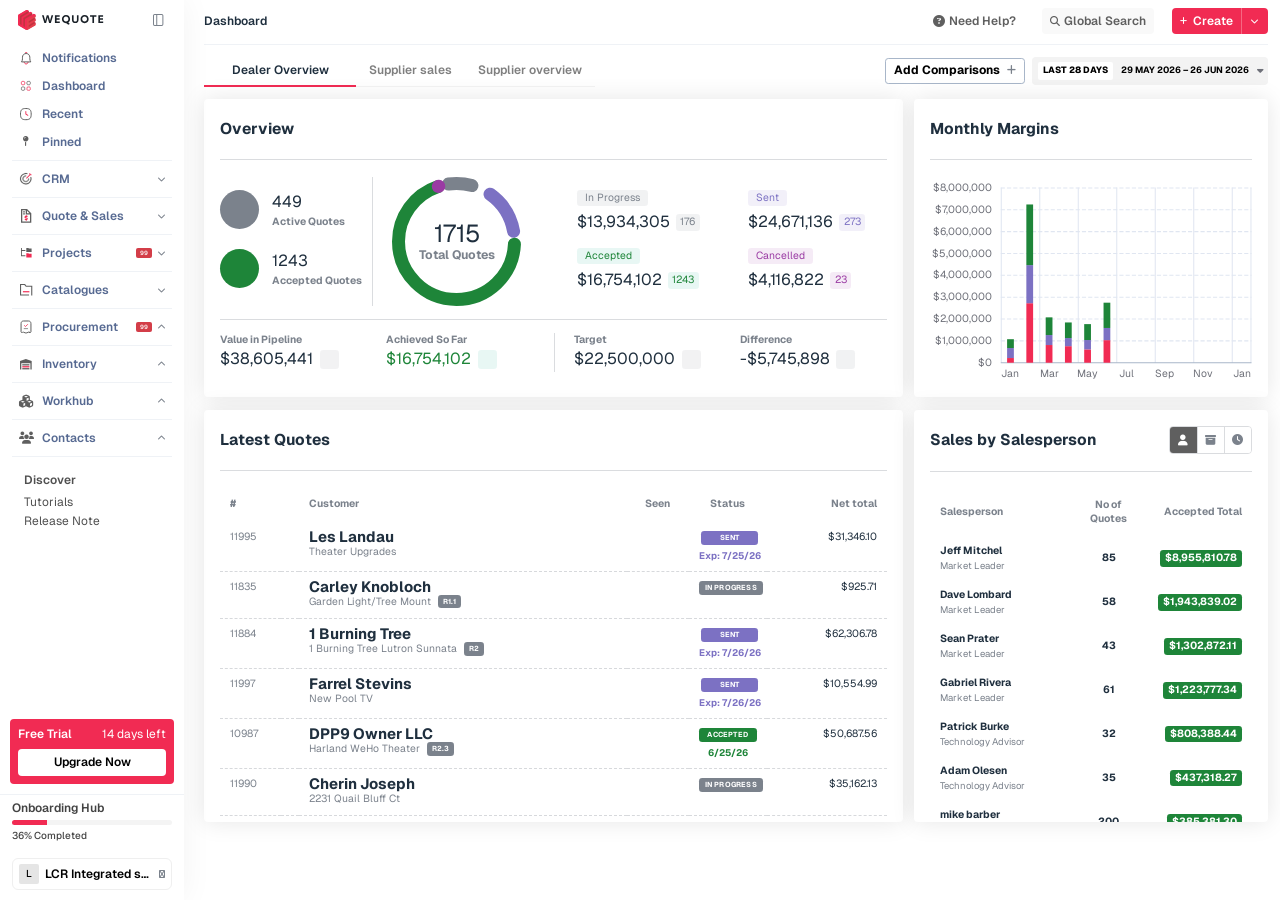
==== index.html @ c9a13eaf "updates" ====
<!DOCTYPE html>
<html lang="en">
<head>
<meta charset="UTF-8">
<meta name="viewport" content="width=device-width, initial-scale=1.0">
<title>WeQuote Platform CRM</title>
<link rel="preconnect" href="https://fonts.googleapis.com">
<link rel="preconnect" href="https://fonts.gstatic.com" crossorigin>
<link href="https://fonts.googleapis.com/css2?family=Geist:wght@400;500;600;700;800&display=swap" rel="stylesheet">
<link rel="stylesheet" href="https://cdnjs.cloudflare.com/ajax/libs/font-awesome/6.5.2/css/all.min.css">
  <link rel="stylesheet" href="./assets/css/crm.css?v=125">
  <link rel="stylesheet" href="./assets/compat/variation-grouping-parity.css?v=3">
  <link rel="stylesheet" href="./assets/compat/variation-grouping-parity-v4.css?v=11">
  <link rel="stylesheet" href="./assets/compat/quote-first-co-trainline.css?v=4">
  <link rel="stylesheet" href="./assets/css/compatibility.css?v=1">
  <link rel="stylesheet" href="./assets/css/automation.css?v=117">
  <link rel="stylesheet" href="./assets/css/quote-demo.css?v=8">
</head>
<body>

<div class="app">

  <!-- ============ SIDE MENU ============ -->
  <aside class="sidebar">
    <div class="logo-row">
      <div class="inner">
        <div class="mark-wrap">
          <span class="ic" style="width:17.7px;height:20.1px;"><svg preserveAspectRatio="none" width="100%" height="100%" overflow="visible" style="display: block;" viewBox="0 0 17.6704 19.8993" fill="none" xmlns="http://www.w3.org/2000/svg">
<g id="Layer 1">
<path id="Vector" d="M17.3744 8.75621L16.0055 9.55197L17.3334 8.75621L15.9876 7.89607L17.3552 7.07585V5.61825C17.3552 5.6028 17.3552 5.58606 17.3552 5.56932C17.3544 5.42466 17.3233 5.28179 17.264 5.15001C17.2046 5.01822 17.1183 4.90049 17.0107 4.80447L16.98 4.77743L16.9377 4.74395C16.88 4.70061 16.8188 4.66227 16.7546 4.62935L16.487 4.47741L15.5138 3.88124L14.0157 4.76455V3.07261L14.0349 3.06102L12.1641 2.01546L10.7172 2.85886V1.15017L10.7312 1.14245L9.78113 0.590055C9.48369 0.417371 9.14629 0.32646 8.80284 0.32646C8.45939 0.32646 8.12199 0.417371 7.82456 0.590055L0.872832 4.63579L0.815211 4.66927L0.661553 4.76455C0.537419 4.83827 0.434637 4.94338 0.363426 5.06943C0.292215 5.19548 0.255055 5.33808 0.255641 5.48305V5.64143V14.1398C0.256308 14.3748 0.318269 14.6054 0.435335 14.8088C0.552401 15.0122 0.720475 15.1811 0.922771 15.2987L7.79767 19.2903C8.10529 19.4781 8.45487 19.5853 8.81437 19.6019C9.15598 19.5905 9.48748 19.4825 9.77089 19.2903L16.9736 15.1094C17.0899 15.0429 17.1867 14.9467 17.2542 14.8304C17.3217 14.7142 17.3574 14.5821 17.3577 14.4475L17.3744 12.6191L15.793 13.5423L17.3296 12.6191L15.8634 11.8813L17.3705 10.9967L17.3744 8.75621ZM0.774235 5.27961C0.786027 5.29037 0.798901 5.29986 0.81265 5.30793L0.767833 5.2912L0.774235 5.27961Z" fill="var(--fill-0, #F12B53)"/>
<path id="Vector_2" d="M8.83531 19.8993C8.46435 19.8826 8.10362 19.7718 7.7866 19.5774L0.690179 15.4518C0.481123 15.3309 0.307329 15.1569 0.186201 14.9472C0.0650732 14.7375 0.000862762 14.4994 0 14.2569L0 5.42248C0.000432034 5.36233 0.0164334 5.30333 0.046429 5.25129C0.0764245 5.19925 0.11938 5.15596 0.171067 5.12568C0.222754 5.09541 0.281391 5.07919 0.341205 5.07863C0.401019 5.07806 0.459949 5.09317 0.512192 5.12246L1.98987 5.73538L2.17169 13.7187L3.40224 14.7192V6.80282L5.39466 7.53806L5.50094 15.7789L6.80703 16.6996V8.7832L8.79946 9.94206" fill="var(--fill-0, #F12B53)"/>
<path id="Vector_3" d="M8.83511 19.8991C9.18774 19.8873 9.5299 19.7757 9.82236 19.5772L17.2568 15.2611C17.3765 15.1921 17.4759 15.0925 17.5449 14.9724C17.6139 14.8524 17.6502 14.7161 17.6499 14.5774L17.6704 12.6884L10.7981 16.7007V15.0461L17.6704 11.0145V8.69676L10.7981 12.7232V11.0737L17.6499 6.96618V5.46223C17.6544 5.25112 17.5984 5.04318 17.4885 4.86325C17.3786 4.68332 17.2195 4.53902 17.0302 4.44758L8.80182 9.69596L8.83511 19.8991Z" fill="var(--fill-0, #E33E4B)"/>
<path id="Vector_4" d="M14.2233 2.82114L5.41234 7.93561L3.45705 6.89263L12.2924 1.74339L14.2233 2.82114Z" fill="var(--fill-0, #F12B53)"/>
<path id="Vector_5" d="M10.8132 0.842353L2.00347 5.95811L0.580861 5.15076C0.523538 5.11656 0.476051 5.06795 0.443069 5.0097C0.410087 4.95146 0.392743 4.88558 0.392743 4.81856C0.392743 4.75153 0.410087 4.68566 0.443069 4.62741C0.476051 4.56916 0.523538 4.52055 0.580861 4.48635L7.81045 0.273221C8.11741 0.0942531 8.46593 1.9696e-07 8.82075 1.9696e-07C9.17557 1.9696e-07 9.52409 0.0942531 9.83105 0.273221L10.8132 0.842353Z" fill="var(--fill-0, #F12B53)"/>
<path id="Vector_6" d="M17.6702 8.6957L16.2194 7.79436L10.7556 11.074V12.8483L17.6702 8.6957Z" fill="var(--fill-0, #BF353F)"/>
<path id="Vector_7" d="M16.7742 5.34902L8.83525 9.98449L6.78648 8.95439L15.7498 3.6751L16.7742 4.30089L16.8293 4.33694C16.9064 4.39877 16.9678 4.47826 17.0081 4.56878C17.0485 4.65929 17.0667 4.75821 17.0614 4.85726C17.056 4.95632 17.0271 5.05264 16.9771 5.13818C16.9272 5.22373 16.8576 5.29602 16.7742 5.34902Z" fill="var(--fill-0, #F12B53)"/>
<g id="Vector_8">
</g>
<path id="Vector_9" d="M3.53531 6.90974L3.53403 13.0543L3.53531 13.0517V14.8261L1.98849 13.8745L1.9949 13.8707V5.95432L10.7982 0.843716V2.61678L3.53531 6.90974Z" fill="var(--fill-0, #BF353F)"/>
<path id="Vector_10" d="M14.2032 2.82395V4.59702L6.94033 8.88869L6.91472 16.8076L5.39351 15.8548L5.39991 15.8496V7.93456L14.2032 2.82395Z" fill="var(--fill-0, #BF353F)"/>
<path id="Vector_11" d="M17.6702 12.687L16.0914 11.9144L10.7556 15.0318V16.8062L17.6702 12.687Z" fill="var(--fill-0, #BF353F)"/>
<path id="Vector_12" d="M0.64024 4.45274L0.422558 4.5815C0.294037 4.65747 0.187454 4.76584 0.113345 4.89592C0.0392359 5.026 0.000167075 5.17327 0 5.32318L0 5.48542L0.592862 5.07595L0.64024 4.45274Z" fill="var(--fill-0, #F12B53)"/>
<path id="Vector_13" d="M17.5425 4.96245L17.6501 5.4157C17.6501 5.22895 17.6008 5.04554 17.5072 4.88424C17.4136 4.72293 17.2791 4.58951 17.1174 4.49762L16.6948 4.25554L15.4937 6.12132L17.5425 4.96245Z" fill="var(--fill-0, #F12B53)"/>
</g>
</svg></span>
          <span class="ic" style="width:61.2px;height:9.8px;"><svg preserveAspectRatio="none" width="100%" height="100%" overflow="visible" style="display: block;" viewBox="0 0 61.2329 9.75195" fill="none" xmlns="http://www.w3.org/2000/svg">
<g id="Frame 625286">
<path id="Vector" d="M0.000686722 0.187753H1.72567L2.92549 4.54237L3.2609 5.91852L3.58865 4.54237L4.79038 0.187753H6.51536L7.70368 4.54237L8.03334 5.89552L8.35151 4.54237L9.53983 0.187753H11.2092L8.83642 7.931H7.11144L5.91162 3.57638L5.60496 2.25965L5.30021 3.57638L4.09464 7.931H2.36966L0.000686722 0.187753Z" fill="var(--fill-0, #1A2128)"/>
<path id="Vector_2" d="M12.9338 0.187753H17.6871V1.74215H14.5879V3.23522H17.6008V4.78962H14.5879V6.3766H17.7887V7.931H12.9338V0.187753Z" fill="var(--fill-0, #1A2128)"/>
<path id="Vector_3" d="M19.9429 4.05952C19.9429 1.65988 21.6257 6.19888e-05 24.0139 6.19888e-05C26.402 6.19888e-05 28.0848 1.57746 28.0848 4.05952C28.0848 5.67142 27.414 6.90573 26.2621 7.56506C26.6579 7.89286 27.1254 8.12269 27.6267 8.23589L27.0383 9.75195C26.0447 9.39784 25.1355 8.8411 24.3684 8.11705C24.2496 8.12855 24.1327 8.12855 24.0139 8.12855C21.5318 8.11897 19.9429 6.45916 19.9429 4.05952ZM26.4154 4.05952C26.4154 2.5262 25.4743 1.52954 24.0139 1.52954C22.5534 1.52954 21.6142 2.51853 21.6142 4.05952C21.6142 5.6005 22.5553 6.58949 24.0139 6.58949C25.4724 6.58949 26.4154 5.6005 26.4154 4.05952Z" fill="var(--fill-0, #1A2128)"/>
<path id="Vector_4" d="M29.9923 4.85862V0.187753H31.6407V4.85862C31.6407 5.87061 32.2866 6.51843 33.31 6.51843C34.3335 6.51843 34.9584 5.87061 34.9584 4.85862V0.187753H36.5588V4.85862C36.5588 6.83659 35.288 8.07091 33.3005 8.07091C31.2401 8.07091 29.9923 6.83659 29.9923 4.85862Z" fill="var(--fill-0, #1A2128)"/>
<path id="Vector_5" d="M38.5651 4.05952C38.5651 1.65988 40.2479 6.19888e-05 42.636 6.19888e-05C45.0242 6.19888e-05 46.707 1.57746 46.707 4.05952C46.707 6.54157 45.1181 8.11897 42.6418 8.11897C40.1655 8.11897 38.5651 6.45916 38.5651 4.05952ZM45.0357 4.05952C45.0357 2.5262 44.0946 1.52954 42.636 1.52954C41.1775 1.52954 40.2364 2.51853 40.2364 4.05952C40.2364 5.6005 41.1775 6.58949 42.6418 6.58949C44.1061 6.58949 45.0357 5.6005 45.0357 4.05952Z" fill="var(--fill-0, #1A2128)"/>
<path id="Vector_6" d="M50.441 1.74215H48.0874V0.187753H54.441V1.74215H52.0874V7.931H50.441V1.74215Z" fill="var(--fill-0, #1A2128)"/>
<path id="Vector_7" d="M56.3857 0.187753H61.139V1.74215H58.0321V3.23522H61.0413V4.78962H58.0321V6.3766H61.2329V7.931H56.3857V0.187753Z" fill="var(--fill-0, #1A2128)"/>
</g>
</svg></span>
        </div>
        <span class="collapse-btn"><span class="ic" style="width:10.4px;height:11.9px;"><svg preserveAspectRatio="none" width="100%" height="100%" overflow="visible" style="display: block;" viewBox="0 0 10.3909 11.8641" fill="none" xmlns="http://www.w3.org/2000/svg">
<g id="Group 5">
<rect id="Rectangle 1" x="0.501529" y="0.501529" width="9.38781" height="10.861" rx="1.10336" fill="var(--fill-0, white)" stroke="var(--stroke-0, #7B828C)" stroke-width="1.00306"/>
<path id="Vector 1" d="M3.74 0.153283V11.7435" stroke="var(--stroke-0, #7B828C)" stroke-width="1.00306"/>
</g>
</svg></span></span>
      </div>
    </div>

    <div class="quicknav">
      <div class="qn-item"><span class="ic ic16"><span class="ic" style="width:14.6px;height:14.6px;"><svg preserveAspectRatio="none" width="100%" height="100%" overflow="visible" style="display: block;" viewBox="0 0 14.6287 14.6287" fill="none" xmlns="http://www.w3.org/2000/svg">
<g id="Notification 2 - Iconly Pro">
<path id="Vector" d="M7.16779 2.51437V1.25129" stroke="var(--stroke-0, #F12B53)" stroke-width="2"/>
<path id="Vector_2" d="M9.05727 10.9304V11.0652C9.05727 12.1086 8.2115 12.9543 7.16813 12.9543C6.12475 12.9543 5.27897 12.1086 5.27897 11.0652V10.9304" stroke="var(--stroke-0, #F12B53)"/>
<path id="Vector_3" d="M3.47634 6.20588C3.47634 4.1671 5.12907 2.51437 7.16784 2.51437C9.20655 2.51437 10.8593 4.1671 10.8593 6.20582V7.84025C10.8593 8.94401 11.1948 10.0217 11.8214 10.9304H2.51428C3.14082 10.0217 3.47634 8.94401 3.47634 7.84025V6.20588Z" fill="var(--fill-0, white)" stroke="var(--stroke-1, #5F5F5F)"/>
</g>
</svg></span></span>Notifications</div>
      <div class="qn-item" onclick="showView('dashboard')"><span class="ic ic16"><span class="ic" style="width:9.7px;height:9.7px;"><svg preserveAspectRatio="none" width="100%" height="100%" overflow="visible" style="display: block;" viewBox="0 0 9.68874 9.70259" fill="none" xmlns="http://www.w3.org/2000/svg">
<g id="Group 4">
<path id="Vector" d="M7.13903 5.9693C7.23936 5.97225 7.37703 5.97799 7.49157 5.97223C7.56459 5.96858 7.64428 5.96969 7.73669 5.97126C7.82484 5.97276 7.92801 5.97465 8.02771 5.97223C8.24627 5.96692 8.42125 5.96798 8.57263 6.00446L8.57556 6.00544C8.72066 6.03922 8.85536 6.10899 8.96618 6.20856L8.96814 6.21051C9.16394 6.3847 9.27503 6.61709 9.28259 6.87067C9.28857 7.07128 9.28903 7.26639 9.28845 7.46442V8.07673C9.28973 8.23345 9.2892 8.3719 9.27575 8.48688L9.2572 8.59333C9.23059 8.70366 9.18459 8.80808 9.12048 8.90094L9.05017 8.98981C8.90043 9.15689 8.71602 9.25529 8.49743 9.28669L8.40075 9.29645C8.13204 9.30691 7.83106 9.29929 7.53357 9.29938C7.37461 9.29374 7.19027 9.30105 7.05505 9.30231C6.8994 9.30376 6.77677 9.2976 6.6781 9.27692C6.28433 9.18569 5.98751 8.83531 5.96521 8.43317C5.95968 8.33339 5.95914 8.23838 5.95935 8.13923L5.96032 7.82087V7.44196C5.96253 7.31312 5.96514 7.17128 5.95935 7.03083C5.94683 6.72612 6.03629 6.4763 6.18591 6.30036C6.33404 6.12618 6.56138 6.0004 6.87048 5.97516L6.89196 5.97321C6.94343 5.96625 7.02273 5.96589 7.13903 5.9693Z" stroke="var(--stroke-0, #F12B53)" stroke-width="0.8"/>
<path id="Vector_2" d="M7.55212 0.40625C7.70991 0.409618 7.95496 0.401591 8.12829 0.401367C8.32998 0.401114 8.48461 0.409314 8.57849 0.431641V0.432617C8.69054 0.461236 8.7961 0.509798 8.89001 0.576172L8.97986 0.648438C9.1696 0.822179 9.27862 1.0613 9.28357 1.31738C9.29123 1.71938 9.28556 2.11213 9.28747 2.52734C9.28842 2.7291 9.28791 2.89116 9.2572 3.01855L9.25622 3.02051C9.22017 3.17119 9.14648 3.3101 9.04236 3.4248C8.88975 3.59093 8.63987 3.71605 8.44763 3.72461H8.43591L8.42321 3.72656C8.41849 3.72707 8.41326 3.72717 8.40857 3.72754C8.26567 3.73873 7.89911 3.73409 7.70837 3.73145C7.57124 3.72956 7.30837 3.73515 7.13806 3.73438C6.92843 3.73342 6.76971 3.72414 6.68591 3.70508C6.5383 3.67105 6.40078 3.60219 6.28552 3.50391C6.09504 3.34104 5.97024 3.08682 5.96325 2.84863C5.95077 2.42264 5.96488 2.04027 5.95935 1.58594C5.95685 1.38072 5.95927 1.22007 5.9945 1.09277C6.10259 0.702271 6.42829 0.438718 6.83825 0.40918H6.84411C7.0271 0.393741 7.32416 0.401383 7.55212 0.40625Z" stroke="var(--stroke-0, #5F5F5F)" stroke-width="0.8"/>
<path id="Vector_3" d="M1.5293 5.97242H2.46582C2.93868 5.97107 3.15331 5.98359 3.40723 6.20875L3.40918 6.2107C3.57069 6.35257 3.67693 6.5454 3.71191 6.75563L3.72266 6.84645C3.73366 7.04319 3.72324 7.31821 3.72363 7.5652L3.72461 8.08961C3.72491 8.33495 3.73332 8.44919 3.69531 8.60328C3.66032 8.74426 3.59126 8.87515 3.49414 8.98317H3.49316C3.33378 9.16039 3.15783 9.25674 2.93359 9.28785L2.83496 9.29664C2.54647 9.30633 2.23998 9.29759 1.92188 9.29957C1.80161 9.30033 1.63953 9.30365 1.47461 9.30153C1.29941 9.29927 1.17316 9.28987 1.12109 9.27809C1.0159 9.25315 0.916153 9.21015 0.826172 9.15113L0.739258 9.08668C0.532383 8.91115 0.457844 8.74445 0.424805 8.55543C0.384701 8.32553 0.405815 8.09518 0.405273 7.71949L0.404297 7.16578C0.404126 6.95299 0.397356 6.8295 0.424805 6.7068L0.425781 6.70485C0.457801 6.55857 0.52423 6.42156 0.621094 6.30738C0.794463 6.10338 1.01828 5.99837 1.30859 5.97535L1.32813 5.9734C1.36812 5.9683 1.40992 5.97335 1.5293 5.97242Z" stroke="var(--stroke-0, #5F5F5F)" stroke-width="0.8"/>
<path id="Vector_4" d="M2.56943 0.400391C2.76978 0.400331 2.92464 0.409392 3.01865 0.431641C3.16193 0.467908 3.29467 0.537919 3.40635 0.634766V0.633789C3.56952 0.775519 3.67742 0.969392 3.71299 1.18066L3.72373 1.27148C3.73667 1.48285 3.72419 1.81097 3.7247 2.07715L3.72568 2.58594C3.72596 2.80173 3.71869 2.9433 3.6876 3.06543C3.65957 3.17547 3.60787 3.28345 3.49326 3.41211L3.49131 3.41406C3.32721 3.60038 3.09562 3.71323 2.84775 3.72754L2.83603 3.72852L2.83017 3.72949C2.67376 3.74189 2.37064 3.73163 2.15439 3.73145H2.15342L1.60947 3.73242C1.39339 3.73273 1.263 3.73784 1.12802 3.70703V3.70605L1.0206 3.67578C0.916005 3.63836 0.818731 3.58196 0.733494 3.50977L0.732517 3.50879L0.665134 3.44629C0.538271 3.31627 0.452923 3.15131 0.420017 2.97266L0.408298 2.88184C0.395522 2.70857 0.406687 2.42121 0.406345 2.1875L0.405369 1.62793C0.405103 1.37904 0.39655 1.2518 0.434666 1.09863L0.433689 1.09766C0.469044 0.960455 0.537271 0.833853 0.630955 0.727539L0.633884 0.724609C0.801256 0.53138 1.01573 0.427909 1.2833 0.40918V0.410156L1.29013 0.40918C1.47309 0.392877 1.76585 0.402512 2.00302 0.40625C2.15163 0.408589 2.40249 0.400445 2.56943 0.400391Z" stroke="var(--stroke-0, #F12B53)" stroke-width="0.8"/>
</g>
</svg></span></span>Dashboard</div>
      <div class="qn-item"><span class="ic ic16"><span class="ic" style="width:11.7px;height:12.2px;"><svg preserveAspectRatio="none" width="100%" height="100%" overflow="visible" style="display: block;" viewBox="0 0 11.7 12.1875" fill="none" xmlns="http://www.w3.org/2000/svg">
<g id="Group 6">
<path id="Vector" d="M5.84961 0.5C7.97046 0.5 9.25685 0.896336 10.0342 1.70605C10.8169 2.52153 11.2002 3.87529 11.2002 6.09375C11.2002 8.31197 10.817 9.66589 10.0342 10.4814C9.25683 11.2912 7.97042 11.6875 5.84961 11.6875C3.72909 11.6875 2.44332 11.2912 1.66602 10.4814C0.883152 9.6659 0.5 8.312 0.5 6.09375C0.5 3.87521 0.883203 2.52152 1.66602 1.70605C2.4433 0.896385 3.72899 0.500049 5.84961 0.5Z" fill="var(--fill-0, white)" stroke="var(--stroke-0, #5F5F5F)"/>
<path id="Vector_2" d="M7.88341 7.823C8.03701 7.823 8.18641 7.74113 8.27041 7.59425C8.39761 7.37238 8.32801 7.08488 8.11441 6.95175L6.29941 5.82425V3.36426C6.29941 3.10551 6.09781 2.89551 5.84941 2.89551C5.60101 2.89551 5.39941 3.10551 5.39941 3.36426V6.0905C5.39941 6.25488 5.48281 6.40863 5.61901 6.493L7.65361 7.75738C7.72561 7.80175 7.80541 7.823 7.88341 7.823Z" fill="var(--fill-0, #F12B53)"/>
</g>
</svg></span></span>Recent</div>
      <div class="qn-item"><span class="ic ic16"><i class="fai">&#xf276;</i></span>Pinned</div>
    </div>

    <nav class="nav-acc">
      <div class="acc-divider"></div>
      <div class="acc">
        <div class="acc-head" onclick="toggleAcc(this)">
          <span class="left">
            <span class="ic ic16"><span class="ic" style="width:11.6px;height:11.5px;"><svg preserveAspectRatio="none" width="100%" height="100%" overflow="visible" style="display: block;" viewBox="0 0 11.6704 11.6458" fill="none" xmlns="http://www.w3.org/2000/svg">
<g id="Frame 625318">
<path id="Vector" d="M5.96576 0.0536803C6.32863 0.0577434 6.70926 0.099685 7.04975 0.168915H7.0517C7.22075 0.2073 7.4236 0.279881 7.53217 0.448212C7.60943 0.56838 7.61002 0.734288 7.56049 0.871063C7.5108 1.00806 7.40428 1.13341 7.24897 1.15524C7.08473 1.17833 6.91434 1.16082 6.74897 1.13571C6.58063 1.11014 6.42045 1.07796 6.26557 1.0654C5.30506 0.987551 4.25172 1.20119 3.41987 1.68942C2.31095 2.33766 1.5088 3.40449 1.19233 4.64938C0.985789 5.44259 0.989305 6.31121 1.20893 7.09958L1.31635 7.43161V7.43259C1.409 7.70031 1.49553 8.00193 1.64741 8.22751C2.40751 9.35599 3.37198 10.2036 4.72065 10.4892C5.95651 10.7509 7.22201 10.5773 8.3017 9.93356L8.58002 9.75095C9.83998 8.85875 10.594 7.41197 10.6035 5.86813L10.5937 5.5361C10.583 5.34927 10.5472 5.14443 10.5165 4.93454C10.4862 4.72693 10.4613 4.51472 10.4765 4.32224C10.4852 4.21441 10.567 4.1091 10.666 4.04099C10.7411 3.98931 10.8351 3.95295 10.9296 3.95309L11.0244 3.96677L11.0292 3.96774L11.121 4.01364C11.3222 4.13262 11.4268 4.33954 11.4853 4.56149C11.5517 4.81366 11.562 5.0998 11.582 5.32028C11.8755 8.56034 9.36217 11.5021 6.07709 11.5888C4.51801 11.6299 3.3111 11.2602 2.10053 10.2529C-0.397537 8.17417 -0.61689 4.44456 1.48627 2.01755C2.32547 1.05021 3.46642 0.394128 4.72455 0.155243L4.94233 0.121063C5.16469 0.0923949 5.39674 0.0779168 5.6103 0.0624694L5.96576 0.0536803Z" fill="var(--fill-0, #5F5F5F)" stroke="var(--stroke-0, #5F5F5F)" stroke-width="0.107392"/>
<path id="Vector_2" d="M5.61309 2.55006C5.62784 2.54806 5.64262 2.54645 5.65748 2.5452C5.8613 2.5282 6.09815 2.57758 6.19476 2.75985C6.56803 3.46408 5.36906 3.42729 5.04773 3.55172C4.6256 3.71519 4.30179 3.90422 4.03299 4.20415C3.59906 4.69655 3.3789 5.34138 3.4211 5.99634C3.45039 6.6165 3.72517 7.19954 4.18486 7.61687C5.52013 8.80503 7.62029 8.2294 8.13365 6.52391C8.21114 6.26646 8.22016 5.87681 8.38989 5.67604C8.57913 5.45221 8.92458 5.60606 9.10179 5.77271C9.10961 6.07548 9.08474 6.2637 9.03503 6.56391C8.95976 7.00467 8.67471 7.55755 8.39568 7.90396C7.85299 8.58031 7.06304 9.01234 6.20079 9.10439C2.679 9.48154 1.13508 4.90892 4.08027 3.03519C4.60386 2.70208 5.00662 2.61002 5.61309 2.55006Z" fill="var(--fill-0, #7F7F7F)" stroke="var(--stroke-2, #7F7F7F)" stroke-width="0.429567"/>
<path id="Vector_3" d="M9.78047 0.0897014C9.98856 0.0767483 10.0658 0.109977 10.2579 0.176743C10.4089 0.558325 10.3632 0.971299 10.3588 1.38786C10.5879 1.38502 11.3995 1.33149 11.5146 1.50615C12.1645 2.49249 10.6004 2.25888 10.1281 2.29343C9.90047 2.44653 9.39575 2.97881 9.17505 3.19969L7.42929 4.94738C7.26415 5.11459 6.84188 5.58262 6.6285 5.59287C6.27623 5.58786 6.00339 5.19357 6.25214 4.88804C6.5243 4.55369 6.85235 4.26121 7.16212 3.95972C7.64666 3.48596 8.1276 3.00851 8.60489 2.52743C8.86341 2.26915 9.21746 1.93874 9.44556 1.66897C9.49616 1.17475 9.30696 0.350167 9.78047 0.0897014Z" fill="var(--fill-0, #F12B53)"/>
</g>
</svg></span></span>
            <span class="label">CRM</span>
          </span>
          <span class="right">
            <span class="chev dir-down"><i class="fai">&#xf078;</i></span>
          </span>
        </div>
        <div class="acc-subs">
          <div class="sub-row"><span class="dot"></span><div class="sub-item" onclick="showView('crm')"><span class="txt">Deals</span><span class="badge99 dim">99</span></div></div>
          <div class="sub-row"><span class="dot"></span><div class="sub-item" onclick="showView('leads')"><span class="txt">Leads</span></div></div>
          <div class="sub-row"><span class="dot"></span><div class="sub-item" onclick="showView('automation')"><span class="txt">Automations</span></div></div>
        </div>
      </div>
      <div class="acc">
        <div class="acc-head" onclick="toggleAcc(this)">
          <span class="left">
            <span class="ic ic16"><span class="ic" style="width:10.3px;height:13.7px;"><svg preserveAspectRatio="none" width="100%" height="100%" overflow="visible" style="display: block;" viewBox="0 0 10.2883 13.7177" fill="none" xmlns="http://www.w3.org/2000/svg">
<g id="Group 9">
<path id="file-invoice-dollar" d="M4.71546 1.28603H1.28604V12.4317H9.00225V5.57282H4.71546V1.28603ZM8.4664 4.28678L6.0015 1.82188V4.28678H8.4664ZM1.28604 0H6.0015L10.2883 4.28678V13.7177H0V0H1.28604ZM2.14339 2.14339H3.85811V3.42943H2.14339V2.14339ZM2.14339 4.28678H3.85811V5.57282H2.14339V4.28678Z" fill="var(--fill-0, #5F5F5F)"/>
<path id="file-invoice-dollar_2" d="M5.78715 6.85882V6.2158H4.71545V6.85882C4.04564 6.93919 3.53659 7.47504 3.53659 8.17164C3.53659 8.78787 3.96526 9.32372 4.58149 9.43089L5.49243 9.61843C5.5996 9.64522 5.67998 9.7256 5.67998 9.83277C5.67998 9.96673 5.57281 10.0739 5.43885 10.0739H3.75093V11.1456H4.71545V11.7886H5.78715V11.092C6.34979 10.9581 6.75167 10.449 6.75167 9.83277C6.75167 9.21655 6.32299 8.6807 5.70677 8.57353L4.79583 8.38598C4.68866 8.35919 4.60828 8.27881 4.60828 8.17164C4.60828 8.03768 4.71545 7.93051 4.84941 7.93051H6.53734V6.85882H5.78715Z" fill="var(--fill-0, #F12B53)"/>
</g>
</svg></span></span>
            <span class="label">Quote &amp; Sales</span>
          </span>
          <span class="right">
            <span class="chev dir-down"><i class="fai">&#xf078;</i></span>
          </span>
        </div>
        <div class="acc-subs">
          <div class="sub-row"><span class="dot"></span><div class="sub-item"><span class="txt">Overview</span></div></div>
          <div class="sub-row"><span class="dot"></span><a href="#quotes" class="sub-item" data-quote-workspace-nav><span class="txt">Quote</span><span class="badge99 dim">99</span></a></div>
          <div class="sub-row"><span class="dot"></span><div class="sub-item"><span class="txt">Change Orders</span><span class="badge99 dim">99</span></div></div>
          <div class="sub-row"><span class="dot"></span><div class="sub-item"><span class="txt">System Toolkits</span></div></div>
          <div class="sub-row"><span class="dot"></span><div class="sub-item"><span class="txt">Sales Overview</span><span class="badge99 dim">99</span></div></div>
          <div class="sub-row"><span class="dot"></span><div class="sub-item"><span class="txt">Sales Targets</span><span class="badge99 dim">99</span></div></div>
        </div>
      </div>
      <div class="acc">
        <div class="acc-head" onclick="toggleAcc(this)">
          <span class="left">
            <span class="ic ic16"><span class="ic" style="width:10.6px;height:9.4px;"><svg preserveAspectRatio="none" width="100%" height="100%" overflow="visible" style="display: block;" viewBox="0 0 10.5751 9.4001" fill="none" xmlns="http://www.w3.org/2000/svg">
<g id="Frame 625335">
<path id="folder-tree" d="M0.88125 0.440625V2.05625H4.40625V2.9375H0.88125V7.34375H4.40625V8.225H0V0H0.88125V0.440625Z" fill="var(--fill-0, #5F5F5F)"/>
<path id="folder-tree_2" d="M10.5751 4.1125V0.5875H7.93135L7.34385 0H5.2876V4.1125H10.5751Z" fill="var(--fill-0, #5F5F5F)"/>
<path id="folder-tree_3" d="M10.5751 9.4001V5.8751H7.93135L7.34385 5.2876H5.2876V9.4001H10.5751Z" fill="var(--fill-0, #F12B53)"/>
</g>
</svg></span></span>
            <span class="label">Projects</span>
          </span>
          <span class="right">
            <span class="badge99 hot">99</span>
            <span class="chev dir-down"><i class="fai">&#xf078;</i></span>
          </span>
        </div>
        <div class="acc-subs">
          <div class="sub-row"><span class="dot"></span><div class="sub-item"><span class="txt">Manage Projects</span></div></div>
          <div class="sub-row"><span class="dot"></span><div class="sub-item"><span class="txt">Invoices</span><span class="badge99 dim">99</span></div></div>
          <div class="sub-row"><span class="dot"></span><div class="sub-item"><span class="txt">Purchase Orders</span></div></div>
          <div class="sub-row"><span class="dot"></span><div class="sub-item"><span class="txt">Billable Tasks</span><span class="badge99 dim">99</span></div></div>
          <div class="sub-row"><span class="dot"></span><div class="sub-item"><span class="txt">Sales Orders</span><span class="badge99 dim">99</span></div></div>
          <div class="sub-row"><span class="dot"></span><div class="sub-item"><span class="txt">Customer Portal</span><span class="badge99 dim">99</span></div></div>
        </div>
      </div>
      <div class="acc">
        <div class="acc-head" onclick="toggleAcc(this)">
          <span class="left">
            <span class="ic ic16"><span class="ic" style="width:12.3px;height:11.6px;"><svg preserveAspectRatio="none" width="100%" height="100%" overflow="visible" style="display: block;" viewBox="0 0 12.349 11.6479" fill="none" xmlns="http://www.w3.org/2000/svg">
<g id="Group 7">
<path id="Vector" d="M3.5187 7.77914H8.83006" stroke="var(--stroke-0, #F12B53)" stroke-width="1.2" stroke-linecap="square"/>
<path id="Vector_2" d="M8.52952 11.0979H0.55V0.55H4.7839L6.15932 2.3102H11.799V11.0979" stroke="var(--stroke-0, #5F5F5F)" stroke-width="1.1" stroke-linecap="square"/>
</g>
</svg></span></span>
            <span class="label">Catalogues</span>
          </span>
          <span class="right">
            <span class="chev dir-down"><i class="fai">&#xf078;</i></span>
          </span>
        </div>
        <div class="acc-subs">
          <div class="sub-row"><span class="dot"></span><div class="sub-item"><span class="txt">Browse Catalogues</span></div></div>
          <div class="sub-row"><span class="dot"></span><div class="sub-item"><span class="txt">Linked Catalogues</span></div></div>
          <div class="sub-row"><span class="dot"></span><div class="sub-item"><span class="txt">My Catalogues</span></div></div>
          <div class="sub-row"><span class="dot"></span><div class="sub-item"><span class="txt">My Products</span></div></div>
        </div>
      </div>
      <div class="acc">
        <div class="acc-head" onclick="toggleAcc(this)">
          <span class="left">
            <span class="ic ic16"><span class="ic" style="width:16px;height:16px;"><svg preserveAspectRatio="none" width="100%" height="100%" overflow="visible" style="display: block;" viewBox="0 0 16 16" fill="none" xmlns="http://www.w3.org/2000/svg">
<g id="Receipt bill check - Iconly Pro">
<path id="Vector" d="M11.2902 13.2679L11.7968 13.5105C12.3294 13.7654 12.9456 13.3769 12.9449 12.7859L12.9384 4.61636C12.9384 3.00125 12.04 1.99975 10.4276 1.99975H5.56146C3.94506 1.99975 3.06615 3.00125 3.06615 4.61636L3.05447 12.7847C3.05382 13.3756 3.67003 13.7647 4.20321 13.5092L4.70591 13.2685C5.00818 13.1233 5.35779 13.1129 5.66849 13.24L7.09938 13.8231C7.67605 14.0586 8.32272 14.0586 8.89938 13.8231L10.3276 13.24C10.6384 13.1129 10.988 13.1233 11.2902 13.2679Z" stroke="var(--stroke-0, #5F5F5F)" stroke-linecap="round" stroke-linejoin="round"/>
<path id="Vector_2" d="M6.17038 9.63592H9.57574" stroke="var(--stroke-0, #5F5F5F)" stroke-width="0.689649" stroke-linecap="round" stroke-linejoin="round"/>
<path id="Vector_3" d="M6.44389 6.55898L7.47201 7.58708L9.57614 5.48288" stroke="var(--stroke-0, #F12B53)" stroke-width="0.827579" stroke-linecap="round" stroke-linejoin="round"/>
</g>
</svg></span></span>
            <span class="label">Procurement</span>
          </span>
          <span class="right">
            <span class="badge99 hot">99</span>
            <span class="chev dir-up"><i class="fai">&#xf077;</i></span>
          </span>
        </div>
        <div class="acc-subs">
          <div class="sub-row"><span class="dot"></span><div class="sub-item"><span class="txt">Purchase Orders</span></div></div>
          <div class="sub-row"><span class="dot"></span><div class="sub-item"><span class="txt">Overview</span></div></div>
          <div class="sub-row"><span class="dot"></span><div class="sub-item"><span class="txt">Approve items</span></div></div>
          <div class="sub-row"><span class="dot"></span><div class="sub-item"><span class="txt">Approved Items Pending Order</span><span class="badge99 dim">99</span></div></div>
          <div class="sub-row"><span class="dot"></span><div class="sub-item"><span class="txt">Requests</span><span class="badge99 dim">99</span></div></div>
        </div>
      </div>
      <div class="acc">
        <div class="acc-head" onclick="toggleAcc(this)">
          <span class="left">
            <span class="ic ic16"><span class="ic" style="width:11.7px;height:10.4px;"><svg preserveAspectRatio="none" width="100%" height="100%" overflow="visible" style="display: block;" viewBox="0 0 11.7 10.4006" fill="none" xmlns="http://www.w3.org/2000/svg">
<g id="Group 8">
<path id="warehouse" d="M0 1.95L5.85 0L11.7 1.95V10.4H10.4V4.225H1.3V10.4H0V1.95Z" fill="var(--fill-0, #5F5F5F)"/>
<path id="warehouse_2" d="M2.2749 7.15039V8.45039H9.4249V7.15039H2.2749Z" fill="var(--fill-0, #F12B53)"/>
<path id="warehouse_3" d="M2.2749 10.4006H9.4249V9.10059H2.2749V10.4006Z" fill="var(--fill-0, #5F5F5F)"/>
<path id="warehouse_4" d="M2.2749 6.50019H9.4249V5.2002H2.2749V6.50019Z" fill="var(--fill-0, #5F5F5F)"/>
</g>
</svg></span></span>
            <span class="label">Inventory</span>
          </span>
          <span class="right">
            <span class="chev dir-up"><i class="fai">&#xf077;</i></span>
          </span>
        </div>
        <div class="acc-subs">
          <div class="sub-row"><span class="dot"></span><div class="sub-item"><span class="txt">Goods In</span><span class="badge99 dim">99</span></div></div>
          <div class="sub-row"><span class="dot"></span><div class="sub-item"><span class="txt">Your Warehouse</span></div></div>
          <div class="sub-row"><span class="dot"></span><div class="sub-item"><span class="txt">Inventory Overview</span></div></div>
          <div class="sub-row"><span class="dot"></span><div class="sub-item"><span class="txt">Warehouse Overview</span></div></div>
          <div class="sub-row"><span class="dot"></span><div class="sub-item"><span class="txt">Goods Out</span><span class="badge99 dim">99</span></div></div>
        </div>
      </div>
      <div class="acc">
        <div class="acc-head" onclick="toggleAcc(this)">
          <span class="left">
            <span class="ic ic16"><i class="fai glyph">&#xf1b3;</i></span>
            <span class="label">Workhub</span>
          </span>
          <span class="right">
            <span class="chev dir-up"><i class="fai">&#xf077;</i></span>
          </span>
        </div>
        <div class="acc-subs">
          <div class="sub-row"><span class="dot"></span><div class="sub-item"><span class="txt">Task List</span><span class="badge99 dim">99</span></div></div>
          <div class="sub-row"><span class="dot"></span><div class="sub-item"><span class="txt">Follow-up Tasks</span><span class="badge99 dim">99</span></div></div>
          <div class="sub-row"><span class="dot"></span><div class="sub-item"><span class="txt">Job</span></div></div>
          <div class="sub-row"><span class="dot"></span><div class="sub-item"><span class="txt">Reports</span></div></div>
          <div class="sub-row"><span class="dot"></span><div class="sub-item"><span class="txt">Calendar</span></div></div>
          <div class="sub-row"><span class="dot"></span><div class="sub-item"><span class="txt">Snaggs</span><span class="badge99 dim">99</span></div></div>
          <div class="sub-row"><span class="dot"></span><div class="sub-item"><span class="txt">Dependency</span><span class="badge99 dim">99</span></div></div>
          <div class="sub-row"><span class="dot"></span><div class="sub-item"><span class="txt">Team Overview</span><span class="badge99 dim">99</span></div></div>
          <div class="sub-row"><span class="dot"></span><div class="sub-item"><span class="txt">My timesheet</span><span class="badge99 dim">99</span></div></div>
        </div>
      </div>
      <div class="acc">
        <div class="acc-head" onclick="toggleAcc(this)">
          <span class="left">
            <span class="ic ic16"><i class="fai glyph" style="font-size:12px;">&#xf0c0;</i></span>
            <span class="label">Contacts</span>
          </span>
          <span class="right">
            <span class="chev dir-up"><i class="fai">&#xf077;</i></span>
          </span>
        </div>
        <div class="acc-subs">
          <div class="sub-row"><span class="dot"></span><div class="sub-item"><span class="txt">Customers</span></div></div>
          <div class="sub-row"><span class="dot"></span><div class="sub-item"><span class="txt">Organisation</span></div></div>
          <div class="sub-row"><span class="dot"></span><div class="sub-item"><span class="txt">Contact Timeline</span></div></div>
        </div>
      </div>
      <div class="acc-divider"></div>

      <div class="discover">
        <div class="head">Discover</div>
        <div class="links">
          <div>Tutorials</div>
          <div>Release Note</div>
        </div>
      </div>
    </nav>

    <div class="sidebar-bottom">
      <div class="trial-wrap">
        <div class="trial-card">
          <div class="row"><span class="t">Free Trial</span><span class="d">14 days left</span></div>
          <div class="upgrade">Upgrade Now</div>
        </div>
      </div>
      <div class="onboarding">
        <div class="t">Onboarding hub</div>
        <div class="bar"><div class="fill"></div></div>
        <div class="pct">36% Completed</div>
      </div>
      <div class="account-wrap">
        <div class="account-btn" onclick="toggleAccountMenu(event)">
          <span class="avatar">L</span>
          <span class="name">LCR Integrated systems</span>
          <i class="fai">&#xe60d;</i>
        </div>

        <!-- Account menu (Figma DS – WeQuote Platform, node 65:5533) -->
        <div class="account-menu" id="accountMenu">
          <div class="am-col am-inner">
            <div class="am-col am-sec">
              <div class="am-col am-user-block">
                <div class="am-user">
                  <span class="left">
                    <span class="avatar">L</span>
                    <span class="uname">Lee Roche</span>
                  </span>
                  <i class="fai cog">&#xf013;</i>
                </div>
                <div class="am-divider"></div>
              </div>
              <div class="am-col am-orgs">
                <div class="am-org active">
                  <span class="oa"><span class="inner">L</span></span>
                  <div class="info">
                    <div class="oname">LCR Integrated systems</div>
                    <div class="badge-row">
                      <span class="plan-badge teal">PRO</span>
                      <span class="plan-badge pink">PRO AV</span>
                    </div>
                  </div>
                </div>
                <div class="am-org">
                  <span class="oa"><span class="inner">A</span></span>
                  <div class="info">
                    <div class="oname">Audio Visions</div>
                    <div class="badge-row">
                      <span class="plan-badge teal">ENTERPRISE</span>
                      <span class="plan-badge pink">RESIDENTIAL AV</span>
                    </div>
                  </div>
                </div>
                <div class="am-divider"></div>
              </div>
            </div>
            <div class="am-col am-links">
              <span class="lnk">Settings</span>
              <span class="am-customise" onclick="openCustomise(event)"><i class="fai">&#xf1de;</i> Customise sidebar</span>
              <span class="lnk">Sign out</span>
            </div>
          </div>
        </div>
      </div>
    </div>
  </aside>

  <!-- ============ MAIN ============ -->
  <main class="main">

    <!-- Top bar -->
    <div class="topbar">
      <div class="topbar-row">
        <div class="aut-topbar-title-group">
          <span class="title" id="pageTitle">Dashboard</span>
          <span class="aut-topbar-context" id="autTopbarContext" hidden></span>
        </div>
        <div class="topbar-tools">
          <div class="aut-topbar-actions" id="autTopbarActions" hidden>
            <div class="aut-group-view-switch" role="tablist" aria-label="Automation view">
              <button type="button" class="active" data-aut-group-view="map" role="tab" aria-selected="true"><i class="fai">&#xf279;</i> Map</button>
              <button type="button" data-aut-group-view="list" role="tab" aria-selected="false"><i class="fai">&#xf03a;</i> List</button>
            </div>
            <button class="aut-btn primary small" type="button" id="autPipelineCreateAutomation"><i class="fai">&#xf067;</i> Create automation</button>
            <button class="aut-pipeline-runtime is-running" type="button" id="autPipelinePauseResume" aria-label="Automations running. Pause user Automations"><i class="fai">&#xf04c;</i><span><strong>Running</strong><small>Pause automations</small></span></button>
          </div>
          <span class="btn-help"><i class="fai">&#xf059;</i> Need Help?</span>
          <div class="dd-watching-wrap" id="ddWatching" style="display:none;">
            <button type="button" class="dd-watching-trigger" id="ddWatchingTrigger" aria-haspopup="menu" aria-expanded="false" aria-label="1 watcher" onclick="toggleDdWatchers(event)">
              <i class="fai">&#xf06e;</i><span id="ddWatchingCount">1</span>
            </button>
            <div class="dd-watching-menu" id="ddWatchingMenu" role="menu" aria-label="Deal watchers"></div>
          </div>
          <span class="search-pill" id="topSearchPill"><i class="fai">&#xf002;</i> Global Search</span>
          <button class="dd-wonbtn" id="ddWonBtn" style="display:none;" onclick="ddMarkWon()"><i class="fai">&#xf521;</i> Mark as Won</button>
          <div class="dd-kebab-wrap" id="ddKebabWrap" style="display:none;">
            <button class="dd-kebab" id="ddKebab" type="button" aria-label="More deal actions" aria-haspopup="menu" aria-expanded="false" onclick="toggleDdKebab(event)"><i class="fai">&#xf141;</i></button>
            <div class="dd-deal-menu" id="ddDealMenu" role="menu"></div>
          </div>
          <div class="create-wrap" id="topCreateWrap">
            <button class="btn-create">
              <span class="seg" onclick="onCreatePrimary(event)"><i class="fai">&#x2b;</i> <span id="createBtnLabel">Create</span></span>
              <span class="sep"></span>
              <span class="caret-seg" onclick="toggleCreateMenu(event)"><i class="fai">&#xf078;</i></span>
            </button>
            <!-- Global quick-create — creates anything (PRD Q2: includes Lead AND Deal) -->
            <div class="create-menu" id="createMenu">
              <div class="cm-item"><i class="fai">&#xf570;</i> Quote</div>
              <div class="cm-item" onclick="showView('leads')"><i class="fai">&#xf2b9;</i> Lead</div>
              <div class="cm-item" onclick="showView('crm')"><i class="fai">&#xf0d6;</i> Deal</div>
              <div class="cm-divider"></div>
              <div class="cm-item"><i class="fai">&#xf007;</i> Customer</div>
              <div class="cm-item"><i class="fai">&#xf0b1;</i> Project</div>
              <div class="cm-item"><i class="fai">&#xf07a;</i> Purchase Order</div>
              <div class="cm-item"><i class="fai">&#xf0ae;</i> Task</div>
            </div>
          </div>
        </div>
      </div>
      <div class="topbar-divider"></div>
    </div>
    <div class="deal-context-menu" id="dealContextMenu" role="menu" aria-label="Deal actions"></div>

    <!-- ============ VIEW: DASHBOARD ============ -->
    <div id="viewDashboard">
    <div class="db2-dashboard" hidden>
      <div class="db2-toolbar">
        <div class="db2-tabs"><button class="active">Dealer Overview</button><button>Supplier sales</button><button>Supplier overview</button></div>
        <div class="db2-toolbar-actions">
          <label class="db2-select"><i class="fai">&#xf073;</i><select aria-label="Forecast financial year"><option>FY 2026</option></select></label>
          <label class="db2-select db2-access-select"><i class="fai">&#xf007;</i><select id="db2AccessView" aria-label="Dashboard permission view"><option value="owner">Owner · financial access</option><option value="sales">Sales · restricted</option></select></label>
          <button class="db2-compare" id="db2CompareButton" type="button" aria-pressed="false">+ Add comparison</button>
        </div>
      </div>
      <div class="db2-comparison-banner" id="db2ComparisonBanner" hidden><span><i class="fai">&#xf080;</i> Comparing <b>FY 2026</b> with <b>FY 2025</b></span><small>Comparison values appear below the current figures.</small></div>

      <div class="db2-grid">
        <article class="db2-card db2-funnel-card">
          <header><h2>CRM Funnel <b class="db2-info" data-tip="Conversion from created Leads through to Won Deals in FY 2026.">i</b></h2></header>
          <div class="db2-funnel">
            <div class="db2-funnel-step"><i class="fai">&#xf0c0;</i><span>Leads created</span><strong>148</strong></div>
            <span class="db2-funnel-arrow">→<small>55.4%</small></span>
            <div class="db2-funnel-step"><i class="fai">&#xf140;</i><span>Converted to Deals</span><strong>82</strong></div>
            <span class="db2-funnel-arrow">→<small>74.4%</small></span>
            <div class="db2-funnel-step"><i class="fai">&#xf570;</i><span>Deals with Quotes</span><strong>61</strong></div>
            <span class="db2-funnel-arrow">→<small>6.1%</small></span>
            <div class="db2-funnel-step won"><i class="fai">&#xf091;</i><span>Won Deals</span><strong>5</strong></div>
            <div class="db2-funnel-step conversion"><i class="fai">&#xf201;</i><span>Conversion to Won</span><strong>6.1%</strong></div>
          </div>
        </article>

        <article class="db2-card db2-payment-card">
          <header><div><h2>Payment Status <span class="db2-permission"><i class="fai">&#xf3ed;</i> Financial access</span> <b class="db2-info" data-tip="Visible only to roles with financial access.">i</b></h2><p id="db2PaymentSubtitle">Project invoices · FY 2026 · Showing overdue</p></div></header>
          <div class="db2-payment-summary">
            <button type="button" class="db2-payment-tile" data-payment-filter="all" aria-pressed="false"><i class="fai all">&#xf15c;</i><span>All invoices</span><strong>42 · £418,700</strong></button>
            <button type="button" class="db2-payment-tile" data-payment-filter="draft" aria-pressed="false"><i class="fai draft">&#xf15b;</i><span>Draft</span><strong>5 · £32,400</strong></button>
            <button type="button" class="db2-payment-tile" data-payment-filter="unpaid" aria-pressed="false"><i class="fai unpaid">&#xf017;</i><span>Unpaid</span><strong>11 · £96,850</strong></button>
            <button type="button" class="db2-payment-tile" data-payment-filter="paid" aria-pressed="false"><i class="fai paid">&#xf058;</i><span>Paid</span><strong>24 · £278,250</strong></button>
            <button type="button" class="db2-payment-tile" data-payment-filter="void" aria-pressed="false"><i class="fai void">&#xf056;</i><span>Void</span><strong>2 · £11,200</strong></button>
            <button type="button" class="db2-payment-tile overdue active" data-payment-filter="overdue" aria-pressed="true"><i class="fai">&#xf06a;</i><span>Overdue</span><strong>£38,600</strong><small>3 invoices</small></button>
          </div>
          <table class="db2-payment-table"><thead><tr><th>Invoice</th><th>Customer / Project</th><th>Due date</th><th>Amount</th></tr></thead><tbody id="db2PaymentBody"></tbody></table>
          <div class="db2-payment-next"><span>Next due</span><b>INV-2060 · Carter Family · 18 Aug 2026</b><strong>£8,250</strong></div>
          <footer><span>Payment totals are separate from sales forecast.</span><a href="#">View invoices <i class="fai">&#xf061;</i></a></footer>
        </article>

        <article class="db2-card db2-pipeline-card">
          <header><h2>Pipeline Overview</h2><a href="#" onclick="showView('crm'); setCrmSubview('crmforecast'); return false;">View Commit Forecast <i class="fai">&#xf061;</i></a></header>
          <div class="db2-pipeline-kpis">
            <div><span>Value in Pipeline <b class="db2-info" data-tip="Open protected Quote-lifecycle Stages only. Won is excluded.">i</b></span><strong>£221,582</strong><small>7 open Deals</small></div>
            <div><span>Committed <b class="db2-info" data-tip="Open Deals the owner has committed to closing this year.">i</b></span><strong class="purple">£152,000</strong><small>5 committed Deals</small></div>
            <div><span>Achieved so far</span><strong class="green">£295,326</strong><small>5 Won Deals</small></div>
            <div><span>Target</span><strong>£500,000</strong><small>FY 2026</small></div>
            <div><span>Difference</span><strong class="red">−£204,674</strong><small>Achieved minus target</small></div>
          </div>
          <div class="db2-stage-title">Open pipeline by Stage</div>
          <div class="db2-stage-bar"><i style="width:30.87%"></i><i style="width:44.32%"></i><i style="width:24.81%"></i></div>
          <div class="db2-stage-legend">
            <div><i class="qualified"></i><span>Qualified</span><strong>2 Deals · £68,400</strong><small>30.9%</small></div>
            <div><i class="quoting"></i><span>In Progress</span><strong>3 Deals · £98,200</strong><small>44.3%</small></div>
            <div><i class="sent"></i><span>Sent</span><strong>2 Deals · £54,982</strong><small>24.8%</small></div>
          </div>
        </article>

        <article class="db2-card db2-margins-card">
          <header><h2>Monthly Margins <b class="db2-info" data-tip="Accepted-sales margin percentage. Hidden for roles without cost visibility.">i</b></h2><span class="db2-permission"><i class="fai">&#xf3ed;</i> Margin permission</span></header>
          <div class="db2-margin-legend"><span><i></i>Accepted Sales Margin (%)</span><span><i></i>Target margin (20%)</span></div>
          <div class="db2-margin-chart"><div class="target"></div>
            <div style="--h:54%"><b>21.6%</b><i></i><span>Jan</span></div><div style="--h:46%"><b>18.3%</b><i></i><span>Feb</span></div><div style="--h:55%"><b>22.1%</b><i></i><span>Mar</span></div><div style="--h:49%"><b>19.7%</b><i></i><span>Apr</span></div><div style="--h:62%"><b>24.6%</b><i></i><span>May</span></div><div style="--h:53%"><b>21.2%</b><i></i><span>Jun</span></div><div style="--h:48%"><b>19.1%</b><i></i><span>Jul</span></div><div style="--h:59%"><b>23.4%</b><i></i><span>Aug</span></div><div style="--h:67%"><b>26.8%</b><i></i><span>Sep</span></div><div style="--h:51%"><b>20.5%</b><i></i><span>Oct</span></div><div style="--h:44%"><b>17.6%</b><i></i><span>Nov</span></div><div style="--h:57%"><b>22.9%</b><i></i><span>Dec</span></div>
          </div>
        </article>

        <article class="db2-card db2-quotes-card"><header><h2>Latest Quotes</h2><a href="#">View all quotes <i class="fai">&#xf061;</i></a></header><table><thead><tr><th>Quote #</th><th>Customer</th><th>Project</th><th>Status</th><th>Expiry</th><th>Net total</th></tr></thead><tbody>
          <tr><td>Q-2476</td><td>Mayfair Residence</td><td>Private Cinema Room</td><td><span class="sent">Sent</span></td><td>29 May 2026</td><td>£85,000</td></tr>
          <tr><td>Q-2471</td><td>Harbour &amp; Co.</td><td>Meeting Room AV Fit-out</td><td><span class="sent">Sent</span></td><td>24 May 2026</td><td>£64,800</td></tr>
          <tr><td>Q-2469</td><td>Kingsbridge School</td><td>Lutron Lighting Upgrade</td><td><span class="viewed">Viewed</span></td><td>20 May 2026</td><td>£42,350</td></tr>
          <tr><td>Q-2465</td><td>Riverside Café</td><td>Outdoor Speaker System</td><td><span class="draft">Draft</span></td><td>18 May 2026</td><td>£27,950</td></tr>
          <tr><td>Q-2461</td><td>Carter Family</td><td>Multi-room Audio System</td><td><span class="accepted">Accepted</span></td><td>15 May 2026</td><td>£38,250</td></tr>
        </tbody></table></article>

        <article class="db2-card db2-ops-card">
          <header><div class="db2-ops-tabs" role="tablist"><button class="active" type="button" data-db2-ops="sales" role="tab" aria-selected="true">Salespeople</button><button type="button" data-db2-ops="systems" role="tab" aria-selected="false">Systems</button><button type="button" data-db2-ops="working" role="tab" aria-selected="false">Who's working</button></div></header>
          <table><thead><tr id="db2OpsHead"><th>Salesperson</th><th>Quotes</th><th>Accepted Total</th></tr></thead><tbody id="db2OpsBody"></tbody></table>
          <footer><a href="#" id="db2OpsFooter">View all salespeople <i class="fai">&#xf061;</i></a></footer>
        </article>
      </div>
    </div>
    <div class="dashboard-legacy">
    <!-- Tabs row -->
    <div class="tabs-row">
      <div class="tabs-left">
        <div class="tab active">Dealer Overview</div>
        <div class="tab">Supplier sales</div>
        <div class="tab">Supplier overview</div>
      </div>
      <div class="tabs-right">
        <button class="btn-compare">Add Comparisons <i class="fai">&#x2b;</i></button>
        <div class="date-control">
          <span class="chip">Last 28 days</span>
          <span class="range">29 May 2026 &ndash; 26 Jun 2026</span>
          <i class="fai">&#xf0d7;</i>
        </div>
      </div>
    </div>

    <div class="grid">

      <!-- Overview -->
      <div class="card ov-card">
        <div class="card-head">
          <h3 class="card-title">Overview</h3>
          <div class="card-rule"></div>
        </div>
        <div class="card-body">
          <div class="ov-top">
            <div class="ov-counts">
              <div class="ov-count">
                <span class="dot"></span>
                <div class="txt">
                  <div class="num">449</div>
                  <div class="lbl">Active Quotes</div>
                </div>
              </div>
              <div class="ov-count accept">
                <span class="dot"></span>
                <div class="txt">
                  <div class="num">1243</div>
                  <div class="lbl">Accepted Quotes</div>
                </div>
              </div>
            </div>

            <div class="ov-donut">
              <div class="donut-wrap">
                <svg viewBox="0 0 129 129">
                  <!-- r=58, C=364.42 · grey 10.26% → purple 15.92% → teal 72.48% → magenta 1.34%, gaps via round caps -->
                  <circle cx="64.5" cy="64.5" r="58" fill="none" stroke="#7B828C" stroke-width="13" stroke-linecap="round"
                          stroke-dasharray="24.4 340.02" stroke-dashoffset="8.7"/>
                  <circle cx="64.5" cy="64.5" r="58" fill="none" stroke="#7C71C3" stroke-width="13" stroke-linecap="round"
                          stroke-dasharray="45 319.42" stroke-dashoffset="-35.7"/>
                  <circle cx="64.5" cy="64.5" r="58" fill="none" stroke="var(--teal)" stroke-width="13" stroke-linecap="round"
                          stroke-dasharray="251.1 113.32" stroke-dashoffset="-93.7"/>
                  <circle cx="64.5" cy="64.5" r="58" fill="none" stroke="#9A3BA3" stroke-width="13" stroke-linecap="round"
                          stroke-dasharray="0.5 363.92" stroke-dashoffset="-345.3"/>
                </svg>
                <div class="center">
                  <div class="n">1715</div>
                  <div class="l">Total Quotes</div>
                </div>
              </div>
            </div>

            <div class="ov-stats">
              <div>
                <span class="stat-chip grey">In Progress</span>
                <div class="stat-amount"><span class="v">$13,934,305</span><span class="count-chip grey">176</span></div>
              </div>
              <div>
                <span class="stat-chip teal">Accepted</span>
                <div class="stat-amount"><span class="v">$16,754,102</span><span class="count-chip teal">1243</span></div>
              </div>
            </div>

            <div class="ov-stats">
              <div>
                <span class="stat-chip purple">Sent</span>
                <div class="stat-amount"><span class="v">$24,671,136</span><span class="count-chip purple">273</span></div>
              </div>
              <div>
                <span class="stat-chip magenta">Cancelled</span>
                <div class="stat-amount"><span class="v">$4,116,822</span><span class="count-chip magenta">23</span></div>
              </div>
            </div>
          </div>

          <div class="ov-rule"></div>

          <div class="ov-kpis">
            <div class="kpi">
              <div class="lbl">Value in Pipeline</div>
              <div class="val-row"><span class="v">$38,605,441</span><span class="sq grey"></span></div>
            </div>
            <div class="kpi">
              <div class="lbl">Achieved So Far</div>
              <div class="val-row"><span class="v pos">$16,754,102</span><span class="sq teal"></span></div>
            </div>
            <div class="kpi rule-left">
              <div class="lbl">Target</div>
              <div class="val-row"><span class="v">$22,500,000</span><span class="sq grey"></span></div>
            </div>
            <div class="kpi">
              <div class="lbl">Difference</div>
              <div class="val-row"><span class="v">-$5,745,898</span><span class="sq grey"></span></div>
            </div>
          </div>
        </div>
      </div>

      <!-- Monthly Margins -->
      <div class="card margins-card">
        <div class="card-head">
          <h3 class="card-title">Monthly Margins</h3>
          <div class="card-rule"></div>
        </div>
        <div class="card-body">
          <svg viewBox="0 0 309 204">
            <!-- horizontal gridlines: dashed #E0E6F1, $0..$8M, 21px per $1M, baseline y=178.5 -->
            <g stroke="#E0E6F1" stroke-width="1" stroke-dasharray="4 2">
              <line x1="68" y1="157.5" x2="309" y2="157.5"/>
              <line x1="68" y1="136.5" x2="309" y2="136.5"/>
              <line x1="68" y1="115.5" x2="309" y2="115.5"/>
              <line x1="68" y1="94.5"  x2="309" y2="94.5"/>
              <line x1="68" y1="73.5"  x2="309" y2="73.5"/>
              <line x1="68" y1="52.5"  x2="309" y2="52.5"/>
              <line x1="68" y1="31.5"  x2="309" y2="31.5"/>
              <line x1="68" y1="10.5"  x2="309" y2="10.5"/>
            </g>
            <!-- vertical gridlines: solid -->
            <g stroke="#E0E6F1" stroke-width="1">
              <line x1="68.5"  y1="10" x2="68.5"  y2="178.5"/>
              <line x1="105.5" y1="10" x2="105.5" y2="178.5"/>
              <line x1="142.5" y1="10" x2="142.5" y2="178.5"/>
              <line x1="179.5" y1="10" x2="179.5" y2="178.5"/>
              <line x1="216.5" y1="10" x2="216.5" y2="178.5"/>
              <line x1="253.5" y1="10" x2="253.5" y2="178.5"/>
              <line x1="290.5" y1="10" x2="290.5" y2="178.5"/>
              <line x1="308.5" y1="10" x2="308.5" y2="178.5"/>
            </g>
            <!-- x axis -->
            <line x1="68" y1="178.5" x2="309" y2="178.5" stroke="#A8B6C9" stroke-width="1"/>
            <!-- y labels -->
            <g class="chart-txt" text-anchor="end">
              <text x="60" y="181.5">$0</text>
              <text x="60" y="160.5">$1,000,000</text>
              <text x="60" y="139.5">$2,000,000</text>
              <text x="60" y="118.5">$3,000,000</text>
              <text x="60" y="97.5">$4,000,000</text>
              <text x="60" y="76.5">$5,000,000</text>
              <text x="60" y="55.5">$6,000,000</text>
              <text x="60" y="34.5">$7,000,000</text>
              <text x="60" y="13.5">$8,000,000</text>
            </g>
            <!-- stacked bars: red #F12B53 (bottom) → purple #7C71C3 → success #1E8539 (top); width 6.5, pitch 18.54 -->
            <g>
              <!-- Jan -->
              <rect x="74.1"  y="174"    width="6.5" height="4.5"  fill="#F12B53"/>
              <rect x="74.1"  y="164.4"  width="6.5" height="9.6"  fill="#7C71C3"/>
              <rect x="74.1"  y="155.9"  width="6.5" height="8.5"  fill="var(--teal)"/>
              <!-- Feb -->
              <rect x="92.6"  y="121.3"  width="6.5" height="57.2" fill="#F12B53"/>
              <rect x="92.6"  y="84.7"   width="6.5" height="36.6" fill="#7C71C3"/>
              <rect x="92.6"  y="26.4"   width="6.5" height="58.3" fill="var(--teal)"/>
              <!-- Mar -->
              <rect x="111.2" y="161.5"  width="6.5" height="17"   fill="#F12B53"/>
              <rect x="111.2" y="151.9"  width="6.5" height="9.6"  fill="#7C71C3"/>
              <rect x="111.2" y="134.9"  width="6.5" height="17"   fill="var(--teal)"/>
              <!-- Apr -->
              <rect x="129.7" y="162.6"  width="6.5" height="15.9" fill="#F12B53"/>
              <rect x="129.7" y="154.8"  width="6.5" height="7.8"  fill="#7C71C3"/>
              <rect x="129.7" y="139.8"  width="6.5" height="15"   fill="var(--teal)"/>
              <!-- May -->
              <rect x="148.2" y="165.7"  width="6.5" height="12.8" fill="#F12B53"/>
              <rect x="148.2" y="156.7"  width="6.5" height="9"    fill="#7C71C3"/>
              <rect x="148.2" y="141.4"  width="6.5" height="15.3" fill="var(--teal)"/>
              <!-- Jun -->
              <rect x="166.8" y="156.8"  width="6.5" height="21.7" fill="#F12B53"/>
              <rect x="166.8" y="145.1"  width="6.5" height="11.7" fill="#7C71C3"/>
              <rect x="166.8" y="120.8"  width="6.5" height="24.3" fill="var(--teal)"/>
            </g>
            <!-- x labels -->
            <g class="chart-txt" text-anchor="middle">
              <text x="77.3"  y="192">Jan</text>
              <text x="114.4" y="192">Mar</text>
              <text x="151.5" y="192">May</text>
              <text x="188.6" y="192">Jul</text>
              <text x="225.6" y="192">Sep</text>
              <text x="262.7" y="192">Nov</text>
              <text x="299.8" y="192">Jan</text>
            </g>
          </svg>
        </div>
      </div>

      <!-- Latest Quotes -->
      <div class="card quotes-card">
        <div class="card-head">
          <h3 class="card-title">Latest Quotes</h3>
          <div class="card-rule"></div>
        </div>
        <div class="card-body">
          <table class="quotes-table">
            <colgroup>
              <col style="width:61px;">
              <col style="width:18px;">
              <col>
              <col style="width:62px;">
              <col style="width:78px;">
              <col style="width:120px;">
            </colgroup>
            <thead>
              <tr>
                <th>#</th>
                <th></th>
                <th>Customer</th>
                <th class="c">Seen</th>
                <th class="c">Status</th>
                <th class="r">Net total</th>
              </tr>
            </thead>
            <tbody id="quotes-body"></tbody>
          </table>
        </div>
      </div>

      <!-- Sales by Salesperson -->
      <div class="card sales-card">
        <div class="card-head">
          <div class="head-row">
            <h3 class="card-title">Sales by Salesperson</h3>
            <span class="seg-control">
              <span class="seg-btn active"><i class="fai">&#xf007;</i></span>
              <span class="seg-btn"><i class="fai">&#xf187;</i></span>
              <span class="seg-btn"><i class="fai">&#xf017;</i></span>
            </span>
          </div>
          <div class="card-rule"></div>
        </div>
        <div class="card-body">
          <table class="sales-table">
            <colgroup>
              <col>
              <col style="width:66px;">
              <col style="width:110px;">
            </colgroup>
            <thead>
              <tr>
                <th>Salesperson</th>
                <th class="c">No of<br>Quotes</th>
                <th class="r">Accepted Total</th>
              </tr>
            </thead>
            <tbody id="sp-body"></tbody>
          </table>
        </div>
      </div>

    </div>
    </div><!-- /dashboard-legacy -->
    </div><!-- /viewDashboard -->

    <!-- ============ VIEW: CRM DEALS PIPELINE (Pipedrive-style) ============ -->
    <div id="viewCrm" style="display:none;">
      <div class="crm-toolbar">
        <div class="crm-left crm-view-tabs">
          <div class="crm-view-switcher" aria-label="Deal views">
            <div class="crm-view-tab active" role="button" tabindex="0" data-crm-view="pipeline"><svg class="crm-pipeline-icon" width="13" height="13" viewBox="0 0 18 18" fill="currentColor" aria-hidden="true" focusable="false"><rect x="1" y="2" width="4" height="14" rx="2"></rect><rect x="7" y="2" width="4" height="10" rx="2"></rect><rect x="13" y="2" width="4" height="15" rx="2"></rect></svg> Pipeline</div>
            <div class="crm-view-tab" role="button" tabindex="0" data-crm-view="table"><i class="fai">&#xf0ce;</i> Table</div>
            <div class="crm-view-tab" role="button" tabindex="0" data-crm-view="forecast"><i class="fai">&#xf201;</i> Stage-weighted (Legacy)</div>
            <div class="crm-view-tab" role="button" tabindex="0" data-crm-view="crmforecast"><i class="fai">&#xf080;</i> Commit Forecast</div>
            <div class="crm-view-tab" role="button" tabindex="0" data-crm-view="archive"><i class="fai">&#xf187;</i> Archive</div>
          </div>
          <button class="crm-automation-status is-on" id="crmAutomationStatus" type="button" aria-label="Open Automations for the current Pipeline">
            <i class="fai" aria-hidden="true">&#xf0e7;</i>
            <span><small id="crmAutomationStatusLabel">Automation Active</small><strong id="crmAutomationStatusName">Standard Sales Process</strong></span>
            <i class="fai crm-automation-status-arrow" aria-hidden="true">&#xf054;</i>
          </button>
          <div class="crm-archive-tools" aria-label="Archive controls">
            <span class="crm-archive-count" id="crmArchiveCount">0 deals</span>
            <input class="crm-archive-search" id="crmArchiveSearch" type="search" placeholder="Search archived deals" aria-label="Search archived deals">
            <select class="crm-archive-sort" id="crmArchiveSort" aria-label="Sort archived deals">
              <option value="recent">Archive time: newest</option>
              <option value="oldest">Archive time: oldest</option>
              <option value="value">Deal value: high to low</option>
              <option value="margin">Margin: high to low</option>
              <option value="title">Deal title: A to Z</option>
            </select>
          </div>
        </div>
        <div class="crm-right">
          <span class="crm-summary" id="crmSummary"></span>
          <label class="crm-company-switcher" for="crmCompanyScopeFilter">
            <i class="fai" aria-hidden="true">&#xf1ad;</i>
            <span>Company <small>All access</small></span>
            <select id="crmCompanyScopeFilter" aria-label="Filter Deals by Owning Company"></select>
          </label>
          <div class="pipeline-selector" id="pipelineSelector">
            <button type="button" class="pipe-chip" id="pipelineSelectorButton" aria-haspopup="listbox" aria-expanded="false">
              <span id="pipelineSelectorLabel">Sales Pipeline</span>
              <i class="fai caret">&#xf0d7;</i>
            </button>
            <div class="pipeline-selector-menu" id="pipelineSelectorMenu" role="dialog" aria-label="Choose pipeline">
              <label class="pipeline-selector-search" for="pipelineSelectorSearch">
                <i class="fai" aria-hidden="true">&#xf002;</i>
                <input id="pipelineSelectorSearch" type="search" autocomplete="off" placeholder="Search pipeline">
              </label>
              <div class="pipeline-selector-options" id="pipelineSelectorOptions" role="listbox"></div>
              <div class="pipeline-selector-footer">
                <button type="button" class="pipeline-create-trigger" id="pipelineCreateTrigger">
                  <i class="fai" aria-hidden="true">&#x2b;</i><span>Create new pipeline</span>
                </button>
              </div>
            </div>
          </div>
          <div class="pipeline-filter" id="pipelineFilter">
            <button type="button" class="pipeline-manage-button" id="pipelineFilterButton" aria-haspopup="dialog" aria-expanded="false" aria-label="Filter deals" data-tooltip="Filter deals">
              <i class="fai">&#xf0b0;</i><span class="pipeline-filter-badge" id="pipelineFilterBadge" hidden>0</span>
            </button>
            <div class="pipeline-filter-menu" id="pipelineFilterMenu" role="dialog" aria-label="Filter deals">
              <div class="pipeline-filter-head"><strong>Filter deals</strong><button type="button" id="pipelineFilterClear">Clear all</button></div>
              <button type="button" class="pipeline-my-work" id="pipelineMyWork" aria-pressed="false">
                <span class="pipeline-my-work-icon"><i class="fai">&#xf007;</i></span>
                <span><strong>My work</strong><small>Activities assigned to Lee Roche</small></span>
                <i class="fai pipeline-filter-check">&#xf00c;</i>
              </button>
              <label class="pipeline-filter-field" for="pipelineOwnerFilter"><span>Deal owner</span>
                <span class="pipeline-filter-select"><select id="pipelineOwnerFilter" aria-label="Filter by Deal owner"></select><i class="fai">&#xf078;</i></span>
              </label>
              <fieldset class="pipeline-filter-group" id="pipelineAttentionFilters">
                <legend>Attention</legend>
                <div class="pipeline-filter-chips">
                  <label><input type="checkbox" value="overdue"><span>Overdue</span></label>
                  <label><input type="checkbox" value="today"><span>Due today</span></label>
                  <label><input type="checkbox" value="week"><span>Due this week</span></label>
                  <label><input type="checkbox" value="none"><span>No next activity</span></label>
                </div>
              </fieldset>
              <fieldset class="pipeline-filter-group" id="pipelineActivityFilters">
                <legend>Activity type</legend>
                <div class="pipeline-filter-chips">
                  <label><input type="checkbox" value="meeting"><span>Meeting</span></label>
                  <label><input type="checkbox" value="note"><span>Note follow-up</span></label>
                  <label><input type="checkbox" value="quote"><span>Quote expiry</span></label>
                </div>
              </fieldset>
              <div class="pipeline-filter-footer"><span id="pipelineFilterResult">14 matching deals</span><button type="button" id="pipelineFilterDone">Done</button></div>
            </div>
          </div>
          <div class="pipeline-sort" id="pipelineSort">
            <button type="button" class="pipeline-manage-button" id="pipelineSortButton" aria-haspopup="menu" aria-expanded="false" aria-label="Sort deals" data-tooltip="Sort deals"><i class="fai">&#xf0dc;</i></button>
            <div class="pipeline-sort-menu" id="pipelineSortMenu" role="menu" aria-label="Sort deals">
              <button type="button" class="pipeline-sort-option selected" role="menuitemradio" aria-checked="true" data-sort="default"><i class="fai">&#xf03a;</i><span>Default order</span><i class="fai pipeline-sort-check">&#xf00c;</i></button>
              <button type="button" class="pipeline-sort-option" role="menuitemradio" aria-checked="false" data-sort="margin-desc"><i class="fai">&#xf160;</i><span>Highest margin value</span><i class="fai pipeline-sort-check">&#xf00c;</i></button>
              <button type="button" class="pipeline-sort-option" role="menuitemradio" aria-checked="false" data-sort="value-desc"><i class="fai">&#xf160;</i><span>Highest deal value</span><i class="fai pipeline-sort-check">&#xf00c;</i></button>
              <button type="button" class="pipeline-sort-option" role="menuitemradio" aria-checked="false" data-sort="alpha"><i class="fai">&#xf15d;</i><span>Alphabetical order</span><i class="fai pipeline-sort-check">&#xf00c;</i></button>
            </div>
          </div>
          <button type="button" class="pipeline-manage-button" id="pipelineManageButton" aria-pressed="false" aria-label="Manage pipeline stages" title="Manage pipeline stages" data-tooltip="Manage pipeline stages"><i class="fai">&#xf303;</i></button>
        </div>
      </div>
      <section class="crm-table-view" id="crmTableView" aria-label="Deals table" hidden>
        <div class="crm-table-tools">
          <div class="crm-table-tools-left">
            <label class="crm-table-search" for="crmTableSearch">
              <i class="fai" aria-hidden="true">&#xf002;</i>
              <input id="crmTableSearch" type="search" autocomplete="off" placeholder="Search Deal, customer or owner">
            </label>
            <select class="crm-table-filter" id="crmTableStageFilter" aria-label="Filter by pipeline stage">
              <option value="all">All stages</option>
            </select>
          </div>
          <div class="crm-table-tools-right">
            <span class="crm-table-result-count" id="crmTableResultCount">0 deals</span>
            <div class="crm-table-selection" id="crmTableSelection" aria-live="polite">
              <span id="crmTableSelectionCount">0 selected</span>
              <button type="button" id="crmTableClearSelection">Clear</button>
            </div>
          </div>
        </div>
        <div class="crm-table-scroll">
          <table class="crm-deals-table" id="crmDealsTable">
            <colgroup id="crmDealsTableColumns">
              <col data-table-column="select" style="width:44px"><col data-table-column="title" style="width:250px"><col data-table-column="value" style="width:116px"><col data-table-column="margin" style="width:116px">
              <col data-table-column="id" style="width:88px"><col data-table-column="stage" style="width:150px"><col data-table-column="company" style="width:155px"><col data-table-column="owner" style="width:165px"><col data-table-column="customer" style="width:170px">
              <col data-table-column="activity" style="width:130px"><col data-table-column="actions" style="width:52px">
            </colgroup>
            <thead>
              <tr>
                <th class="crm-table-check-cell"><input class="crm-table-check" id="crmTableSelectAll" type="checkbox" aria-label="Select all visible Deals"></th>
                <th class="crm-table-sortable crm-table-resizable"><button class="crm-table-sort-button active" type="button" data-table-sort="title"><span>Title</span><i class="fai">&#xf0d8;</i></button><span class="crm-table-resize-handle" data-table-resize="title" role="separator" tabindex="0" aria-orientation="vertical" aria-label="Resize Title column"></span></th>
                <th class="crm-table-sortable crm-table-resizable"><button class="crm-table-sort-button" type="button" data-table-sort="value"><span>Deal value</span><i class="fai">&#xf0dc;</i></button><span class="crm-table-resize-handle" data-table-resize="value" role="separator" tabindex="0" aria-orientation="vertical" aria-label="Resize Deal value column"></span></th>
                <th class="crm-table-sortable crm-table-resizable"><button class="crm-table-sort-button" type="button" data-table-sort="margin"><span>Margin</span><i class="fai">&#xf0dc;</i></button><span class="crm-table-resize-handle" data-table-resize="margin" role="separator" tabindex="0" aria-orientation="vertical" aria-label="Resize Margin column"></span></th>
                <th class="crm-table-sortable crm-table-resizable"><button class="crm-table-sort-button" type="button" data-table-sort="id"><span>ID</span><i class="fai">&#xf0dc;</i></button><span class="crm-table-resize-handle" data-table-resize="id" role="separator" tabindex="0" aria-orientation="vertical" aria-label="Resize ID column"></span></th>
                <th class="crm-table-sortable crm-table-resizable"><button class="crm-table-sort-button" type="button" data-table-sort="stage"><span>Stage</span><i class="fai">&#xf0dc;</i></button><span class="crm-table-resize-handle" data-table-resize="stage" role="separator" tabindex="0" aria-orientation="vertical" aria-label="Resize Stage column"></span></th>
                <th class="crm-table-sortable crm-table-resizable"><button class="crm-table-sort-button" type="button" data-table-sort="company"><span>Owning Company</span><i class="fai">&#xf0dc;</i></button><span class="crm-table-resize-handle" data-table-resize="company" role="separator" tabindex="0" aria-orientation="vertical" aria-label="Resize Owning Company column"></span></th>
                <th class="crm-table-sortable crm-table-resizable"><button class="crm-table-sort-button" type="button" data-table-sort="owner"><span>Owner</span><i class="fai">&#xf0dc;</i></button><span class="crm-table-resize-handle" data-table-resize="owner" role="separator" tabindex="0" aria-orientation="vertical" aria-label="Resize Owner column"></span></th>
                <th class="crm-table-sortable crm-table-resizable"><button class="crm-table-sort-button" type="button" data-table-sort="customer"><span>Customer</span><i class="fai">&#xf0dc;</i></button><span class="crm-table-resize-handle" data-table-resize="customer" role="separator" tabindex="0" aria-orientation="vertical" aria-label="Resize Customer column"></span></th>
                <th class="crm-table-sortable crm-table-resizable"><button class="crm-table-sort-button" type="button" data-table-sort="activity"><span>Last activity</span><i class="fai">&#xf0dc;</i></button><span class="crm-table-resize-handle" data-table-resize="activity" role="separator" tabindex="0" aria-orientation="vertical" aria-label="Resize Last activity column"></span></th>
                <th aria-label="Actions"></th>
              </tr>
            </thead>
            <tbody id="crmTableBody"></tbody>
          </table>
          <div class="crm-table-empty" id="crmTableEmpty" hidden>
            <i class="fai">&#xf0ce;</i><strong>No Deals found</strong><span>Try another search or stage filter.</span>
          </div>
        </div>
      </section>
      <section class="crm-forecast-view" id="crmForecastView" aria-labelledby="crmForecastTitle" hidden>
        <div class="crm-forecast-head">
          <div>
            <h2 class="crm-forecast-title" id="crmForecastTitle">Sales forecast</h2>
            <p class="crm-forecast-copy">Forecast value is calculated from each Deal value multiplied by its current Stage probability.</p>
          </div>
          <div class="crm-forecast-controls">
            <span class="crm-forecast-method"><i class="fai">&#xf201;</i> Stage-weighted</span>
            <select class="crm-forecast-owner-filter" id="crmForecastOwnerFilter" aria-label="Filter forecast by owner">
              <option value="all">All owners</option>
            </select>
          </div>
        </div>

        <div class="crm-forecast-kpis">
          <div class="crm-forecast-kpi">
            <div class="crm-forecast-kpi-top"><span class="crm-forecast-kpi-label">Open pipeline</span><span class="crm-forecast-kpi-icon fai">&#xf0d6;</span></div>
            <strong class="crm-forecast-kpi-value" id="crmForecastOpenValue">£0</strong>
            <span class="crm-forecast-kpi-note" id="crmForecastOpenNote">0 open Deals</span>
          </div>
          <div class="crm-forecast-kpi">
            <div class="crm-forecast-kpi-top"><span class="crm-forecast-kpi-label">Weighted forecast</span><span class="crm-forecast-kpi-icon fai">&#xf201;</span></div>
            <strong class="crm-forecast-kpi-value green" id="crmForecastWeightedValue">£0</strong>
            <span class="crm-forecast-kpi-note" id="crmForecastWeightedNote">Includes Won value</span>
          </div>
          <div class="crm-forecast-kpi">
            <div class="crm-forecast-kpi-top"><span class="crm-forecast-kpi-label">Won value</span><span class="crm-forecast-kpi-icon fai">&#xf521;</span></div>
            <strong class="crm-forecast-kpi-value green" id="crmForecastWonValue">£0</strong>
            <span class="crm-forecast-kpi-note" id="crmForecastWonNote">0 Won Deals</span>
          </div>
          <div class="crm-forecast-kpi">
            <div class="crm-forecast-kpi-top"><span class="crm-forecast-kpi-label">At risk</span><span class="crm-forecast-kpi-icon fai">&#xf071;</span></div>
            <strong class="crm-forecast-kpi-value red" id="crmForecastRiskValue">£0</strong>
            <span class="crm-forecast-kpi-note" id="crmForecastRiskNote">0 overdue Deals</span>
          </div>
        </div>

        <div class="crm-forecast-grid">
          <div class="crm-forecast-card">
            <div class="crm-forecast-card-head"><h3 class="crm-forecast-card-title">Forecast by Stage</h3><span class="crm-forecast-card-meta" id="crmForecastStageMeta">0 Deals</span></div>
            <div class="crm-forecast-stage-head"><span>Stage</span><span>Deals</span><span>Pipeline share</span><span>Probability</span><span style="text-align:right">Weighted value</span></div>
            <div id="crmForecastStageRows"></div>
          </div>
          <div class="crm-forecast-card">
            <div class="crm-forecast-card-head"><h3 class="crm-forecast-card-title">Forecast mix</h3><span class="crm-forecast-card-meta" id="crmForecastCoverage">0% coverage</span></div>
            <div class="crm-forecast-mix">
              <div class="crm-forecast-donut" id="crmForecastDonut">
                <div class="crm-forecast-donut-center"><strong class="crm-forecast-donut-value" id="crmForecastDonutValue">£0</strong><span class="crm-forecast-donut-label">Weighted forecast</span></div>
              </div>
              <div class="crm-forecast-legend" id="crmForecastLegend"></div>
            </div>
          </div>
        </div>

        <div class="crm-forecast-card">
          <div class="crm-forecast-card-head"><h3 class="crm-forecast-card-title">Forecast by Owner</h3><span class="crm-forecast-card-meta" id="crmForecastOwnerMeta">All owners</span></div>
          <div class="crm-forecast-owner-wrap">
            <table class="crm-forecast-owner-table">
              <colgroup><col style="width:220px"><col style="width:90px"><col style="width:145px"><col style="width:145px"><col style="width:145px"><col style="width:145px"></colgroup>
              <thead><tr><th>Owner</th><th>Open Deals</th><th class="right">Open pipeline</th><th class="right">Weighted open</th><th class="right">Won value</th><th class="right">Total forecast</th></tr></thead>
              <tbody id="crmForecastOwnerBody"></tbody>
            </table>
            <div class="crm-forecast-owner-empty" id="crmForecastOwnerEmpty" hidden>No Deal data is available for this owner.</div>
          </div>
        </div>
      </section>
      <section class="crm-v2-view" id="crmForecastV2View" aria-labelledby="crmForecastV2Title" hidden>
        <div class="crm-v2-head">
          <div>
            <div class="crm-v2-title-row">
              <h2 id="crmForecastV2Title">Commit Forecast</h2>
              <span class="crm-v2-version">Recommended</span>
            </div>
            <p>Owner-led Commit and Best case planning for FY 2026. No probability weighting.</p>
          </div>
          <button class="crm-v2-reset" id="crmV2Reset" type="button"><i class="fai">&#xf2f9;</i> Reset filters</button>
        </div>

        <div class="crm-v2-filters" aria-label="CRM Forecast filters">
          <label><span>Financial year</span><select id="crmV2Year"><option value="2026">FY 2026</option></select></label>
          <label><span>Pipeline</span><select id="crmV2Pipeline"><option value="sales-pipeline">Sales Pipeline</option></select></label>
          <label><span>Owner / team</span><select id="crmV2Owner"><option value="all">All owners</option></select></label>
          <label><span>Deal stage</span><select id="crmV2Stage"><option value="all">All stages</option></select></label>
          <label><span>Forecast category</span><select id="crmV2Category"><option value="all">All categories</option><option value="commit">Commit</option><option value="best">Best case</option><option value="omitted">Omitted</option><option value="won">Won</option></select></label>
          <label><span>View as</span><select id="crmV2Role"><option value="owner">Owner · margin access</option><option value="sales">Sales rep · restricted</option></select></label>
        </div>

        <div class="crm-v2-reference-grid">
          <div class="crm-v2-reference-left">
            <article class="crm-v2-card crm-v2-funnel-card">
              <header><div><h3>CRM Funnel <b class="crm-v2-info" data-tip="FY 2026 conversion from created Leads to Won Deals.">i</b></h3></div></header>
              <div class="crm-v2-funnel">
                <div><i class="fai">&#xf0c0;</i><span>Leads created</span><strong>148</strong></div><b>→<small>55.4%</small></b>
                <div><i class="fai">&#xf140;</i><span>Converted to Deals</span><strong>82</strong></div><b>→<small>74.4%</small></b>
                <div><i class="fai">&#xf570;</i><span>Deals with Quotes</span><strong>61</strong></div><b>→<small>6.1%</small></b>
                <div><i class="fai">&#xf091;</i><span>Won Deals</span><strong>5</strong></div>
                <div class="conversion"><i class="fai">&#xf201;</i><span>Conversion to Won</span><strong>6.1%</strong></div>
              </div>
            </article>

            <article class="crm-v2-card crm-v2-overview-card">
              <header><div><h3>Pipeline Overview</h3><p>Open pipeline and owner-selected forecast categories</p></div></header>
              <div class="crm-v2-kpis" id="crmV2Kpis">
                <div class="crm-v2-kpi static"><span><i class="fai">&#xf51e;</i> Value in pipeline <b class="crm-v2-info" data-tip="Open protected Quote-lifecycle Stages only.">i</b></span><strong id="crmV2OpenPipeline">£221,582</strong><small id="crmV2OpenPipelineNote">7 open Deals</small></div>
                <button type="button" class="crm-v2-kpi" data-v2-kpi="commit"><span><i class="fai">&#xf058;</i> Committed</span><strong class="positive" id="crmV2Committed">£0</strong><small id="crmV2CommittedNote">0 Commit Deals</small></button>
                <button type="button" class="crm-v2-kpi" data-v2-kpi="best"><span><i class="fai">&#xf201;</i> Best case</span><strong id="crmV2Best">£0</strong><small id="crmV2BestNote">Commit + Best case</small></button>
                <button type="button" class="crm-v2-kpi" data-v2-kpi="won"><span><i class="fai">&#xf521;</i> Achieved so far</span><strong class="positive" id="crmV2Won">£0</strong><small id="crmV2WonNote">0 Won Deals</small></button>
                <button type="button" class="crm-v2-kpi" data-v2-kpi="gap"><span><i class="fai">&#xf140;</i> Gap to target</span><strong class="negative" id="crmV2Gap">£0</strong><small>Target £500,000</small></button>
              </div>
              <div class="crm-v2-stage-title">Open pipeline by Stage</div>
              <div class="crm-v2-stage-bar"><i class="qualified" style="width:30.9%"></i><i class="quoting" style="width:44.3%"></i><i class="sent" style="width:24.8%"></i></div>
              <div class="crm-v2-stage-legend"><div><i class="qualified"></i><span>Qualified</span><strong>2 Deals · £68,400</strong><small>30.9%</small></div><div><i class="quoting"></i><span>In Progress</span><strong>3 Deals · £98,200</strong><small>44.3%</small></div><div><i class="sent"></i><span>Sent</span><strong>2 Deals · £54,982</strong><small>24.8%</small></div></div>
            </article>
          </div>

          <article class="crm-v2-card crm-v2-chart-card crm-v2-reference-chart">
            <header><div><h3>Monthly Commit forecast</h3><p id="crmV2ChartMeta">January–December 2026</p></div><div class="crm-v2-metric-toggle crm-v2-margin-control" role="group" aria-label="Forecast chart metric"><button type="button" class="active" data-v2-metric="value">Deal Value</button><button type="button" data-v2-metric="margin">Margin Value</button></div></header>
            <div class="crm-v2-legend"><span class="won"><i></i>Won</span><span class="commit"><i></i>Commit</span><span class="best"><i></i>Best case</span><span class="target"><i></i>Target</span></div>
            <div class="crm-v2-native-chart" id="crmV2Chart" aria-label="Monthly Commit and Best case forecast chart"></div>
            <footer><i class="fai">&#xf05a;</i> Select a month or segment to filter the Deals table.</footer>
            <div class="crm-v2-category-head"><h3>Forecast categories</h3><b class="crm-v2-info" data-tip="Commit and Best case are set per Deal by the owner. Omitted Deals contribute £0.">i</b></div>
            <div class="crm-v2-probabilities"><div id="crmV2ProbabilityRows"></div><div class="crm-v2-coverage"><span>Open pipeline categorised</span><strong id="crmV2Coverage">0%</strong><div><i id="crmV2CoverageBar"></i></div><small>Share of open Deal value assigned Commit or Best case</small></div></div>
          </article>
        </div>

        <div class="crm-v2-health" id="crmV2Health">
          <button type="button" data-v2-health="noquote"><i class="fai">&#xf570;</i><span><b id="crmV2NoQuote">0</b>Deals without Quotes</span><em>Needs commercial scope</em></button>
          <button type="button" data-v2-health="unscheduled"><i class="fai">&#xf073;</i><span><b id="crmV2Unscheduled">0</b>Unscheduled Deals</span><em>Add an expected close date</em></button>
          <button type="button" data-v2-health="overdue"><i class="fai">&#xf071;</i><span><b id="crmV2Overdue">0</b>Overdue follow-ups</span><em>More than 30 days inactive</em></button>
          <button type="button" data-v2-health="expiring"><i class="fai">&#xf017;</i><span><b id="crmV2Expiring">0</b>Quotes expiring soon</span><em>Due within 30 days</em></button>
        </div>

        <article class="crm-v2-card crm-v2-table-card">
          <header><div><h3>Deals driving the forecast</h3><p id="crmV2TableMeta">0 Deals</p></div><span class="crm-v2-active-filter" id="crmV2ActiveFilter" hidden></span></header>
          <div class="crm-v2-table-wrap">
            <table class="crm-v2-table">
              <thead><tr><th>Deal</th><th>Customer</th><th>Expected close</th><th>Stage</th><th>Owner</th><th>Category</th><th>Deal value</th><th>Forecast value</th><th class="crm-v2-margin-column">Margin</th><th>Quotes</th></tr></thead>
              <tbody id="crmV2TableBody"></tbody>
            </table>
            <div class="crm-v2-empty" id="crmV2Empty" hidden><i class="fai">&#xf073;</i><strong>No Deals are currently contributing to this forecast.</strong><span>Adjust the filters or create a new Deal with an expected close date.</span><button type="button" id="crmV2CreateDeal">+ Create Deal</button></div>
          </div>
        </article>
      </section>
      <section class="crm-archive-view" id="crmArchiveView" aria-label="Archived Deals" hidden>
        <div class="crm-archive-table-wrap">
          <table class="crm-archive-table">
            <colgroup><col style="width:50px"><col style="width:142px"><col style="width:230px"><col style="width:104px"><col style="width:138px"><col style="width:122px"><col style="width:122px"><col style="width:118px"><col style="width:118px"><col style="width:58px"></colgroup>
            <thead><tr><th class="crm-archive-check-cell"><label class="crm-archive-check-wrap"><input class="crm-archive-check" id="crmArchiveSelectAll" type="checkbox" aria-label="Select all archived Deals"><span aria-hidden="true"></span></label></th><th>Archive time</th><th>Deal title</th><th>Outcome</th><th>Previous stage</th><th>Deal value</th><th>Margin value</th><th>Owner</th><th>Archived by</th><th aria-label="Actions"></th></tr></thead>
            <tbody id="crmArchiveBody"></tbody>
          </table>
          <div class="crm-archive-empty" id="crmArchiveEmpty" hidden><i class="fai">&#xf187;</i><strong>No archived deals</strong><span>Archived Deals will appear here and can be restored later.</span></div>
        </div>
      </section>
      <div class="lead-bulk-toolbar crm-archive-bulk-toolbar" id="crmArchiveBulkToolbar" role="region" aria-label="Selected archived Deal actions" aria-hidden="true">
        <div class="lead-bulk-count"><span id="crmArchiveBulkCount">0</span> selected</div>
        <div class="lead-bulk-actions">
          <button class="lead-bulk-action primary" type="button" onclick="bulkArchiveAction('restore')"><i class="fai">&#xf2ea;</i> Reopen</button>
          <button class="lead-bulk-action danger" type="button" onclick="bulkArchiveAction('delete')"><i class="fai">&#xf1f8;</i> Delete</button>
          <button class="lead-bulk-action clear" type="button" onclick="clearArchiveSelection()">Clear</button>
        </div>
      </div>
      <div class="crm-quote-lifecycle-linkbar" id="crmQuoteLifecycleLinkbar">
        <span class="crm-quote-lifecycle-title"><i class="fai">&#xf023;</i><strong>Quote-driven Sales Pipeline</strong><small>Deal Stage is system-derived from related Quote events</small></span>
        <span class="crm-quote-lifecycle-flow"><b>Qualified</b><i>First Quote created</i><b>In Progress</b><i>Review status</i><b>In Review / Passed Review</b><i>Quote sent</i><b>Sent</b><i>Accepted / no viable Quote</i><b>Won / Lost</b></span>
        <span class="crm-quote-lifecycle-archive"><i class="fai">&#xf187;</i> All related Quotes Cancelled → <b>Archive status</b>, not a Stage</span>
      </div>
      <div class="pipeline" id="pipeline"></div>
      <div class="pipeline-minimap" id="pipelineMinimap" aria-label="Pipeline overview">
        <div class="pipeline-minimap-track" id="pipelineMinimapTrack">
          <div class="pipeline-minimap-strips" id="pipelineMinimapStrips" aria-hidden="true"></div>
          <span class="pipeline-minimap-viewport" id="pipelineMinimapViewport" aria-hidden="true"></span>
        </div>
      </div>
      <div class="pipeline-drag-actions" id="pipelineDragActions" aria-hidden="true">
        <button type="button" class="pipeline-drag-action" data-drag-action="archive">Archive</button>
        <button type="button" class="pipeline-drag-action" data-drag-action="lost">Lost</button>
        <button type="button" class="pipeline-drag-action won" data-drag-action="won">Won</button>
        <button type="button" class="pipeline-drag-action" data-drag-action="move">Move to</button>
      </div>
      <div class="pipeline-manage-actions" id="pipelineManageActions" aria-hidden="true">
        <span class="pipeline-manage-message"><i class="fai">&#xf58d;</i> Drag stages to reorder</span>
        <div class="pipeline-manage-action-buttons">
          <button type="button" class="cs-btn ghost" onclick="cancelPipelineManagement()">Cancel</button>
          <button type="button" class="cs-btn primary" onclick="requestPipelineSave()">Save changes</button>
        </div>
      </div>
    </div>

    <div class="cs-overlay" id="dealMoveOverlay">
      <div class="cs-modal deal-move-modal" role="dialog" aria-modal="true" aria-labelledby="dealMoveTitle">
        <h2 class="deal-move-title" id="dealMoveTitle">Move deal</h2>
        <div class="deal-move-field">
          <label for="dealMoveStage">Pipeline stage</label>
          <div class="deal-move-select-wrap">
            <select class="deal-move-select" id="dealMoveStage"></select>
            <i class="fai" aria-hidden="true">&#xf078;</i>
          </div>
        </div>
        <div class="deal-move-actions">
          <button type="button" class="cs-btn ghost" onclick="closeDealMoveDialog()">Cancel</button>
          <button type="button" class="cs-btn primary" onclick="confirmDealMoveDialog()">Confirm</button>
        </div>
      </div>
    </div>

    <div class="cs-overlay" id="requiredTasksOverlay">
      <div class="cs-modal required-tasks-modal" role="dialog" aria-modal="true" aria-labelledby="requiredTasksTitle" aria-describedby="requiredTasksCopy">
        <div class="required-tasks-head">
          <div class="required-tasks-heading">
            <span class="required-tasks-icon" aria-hidden="true"><i class="fai">&#xf0ae;</i></span>
            <div>
              <span class="required-tasks-kicker" id="requiredTasksKicker">REQUIRED BEFORE CONTINUING</span>
              <h2 id="requiredTasksTitle">Have you completed the required tasks?</h2>
            </div>
          </div>
          <button type="button" class="cs-close fai" onclick="closeRequiredTasksDialog()" aria-label="Close">&#xf00d;</button>
        </div>
        <p class="required-tasks-copy" id="requiredTasksCopy">Complete or confirm every item below before this Deal can continue.</p>
        <div class="required-tasks-progress" aria-live="polite">
          <span class="required-tasks-count" id="requiredTasksCount">0 tasks remaining</span>
          <span class="required-tasks-destination" id="requiredTasksDestination"></span>
        </div>
        <div class="required-tasks-list" id="requiredTasksList"></div>
        <div class="required-tasks-complete" id="requiredTasksComplete" hidden>
          <i class="fai" aria-hidden="true">&#xf058;</i>
          <div><b>All required work is complete</b><span>You can now continue the original action safely.</span></div>
        </div>
        <div class="required-tasks-actions">
          <button type="button" class="cs-btn ghost" onclick="closeRequiredTasksDialog()">Not now</button>
          <button type="button" class="cs-btn ghost" onclick="reviewRequiredTasksInDeal()">Review in Deal</button>
          <button type="button" class="cs-btn primary" id="requiredTasksContinue" onclick="continueRequiredTasksAction()" disabled>Continue</button>
        </div>
      </div>
    </div>

    <div class="cs-overlay" id="lostReasonOverlay">
      <div class="cs-modal lost-reason-modal" role="dialog" aria-modal="true" aria-labelledby="lostReasonTitle">
        <div class="cs-head">
          <h2 id="lostReasonTitle">Mark Deal as Lost?</h2>
          <button type="button" class="cs-close fai" onclick="closeLostReasonDialog()" aria-label="Close">&#xf00d;</button>
        </div>
        <p class="lost-reason-copy" id="lostReasonCopy">Choose why this Deal was lost. This helps Sales understand the outcome.</p>
        <div class="lost-reason-form">
          <label for="lostReasonSelect">Lost reason <span aria-hidden="true">*</span></label>
          <div class="lost-reason-select-wrap">
            <select id="lostReasonSelect" onchange="syncLostReasonForm()">
              <option value="">Select a reason</option>
              <option value="price">Price or budget</option>
              <option value="competitor">Chose another supplier</option>
              <option value="cancelled">Project cancelled</option>
              <option value="postponed">Project postponed</option>
              <option value="no-response">No response from customer</option>
              <option value="requirements">Requirements changed</option>
              <option value="other">Other</option>
            </select>
            <i class="fai" aria-hidden="true">&#xf078;</i>
          </div>
          <label for="lostReasonNote">Details <span id="lostReasonNoteRequirement">(optional)</span></label>
          <textarea id="lostReasonNote" rows="3" maxlength="240" placeholder="Add any useful context for the Sales team" oninput="syncLostReasonForm()"></textarea>
          <p class="lost-reason-error" id="lostReasonError" role="alert" hidden></p>
        </div>
        <div class="lost-reason-actions">
          <button type="button" class="cs-btn ghost" onclick="closeLostReasonDialog()">Cancel</button>
          <button type="button" class="cs-btn danger" id="lostReasonConfirm" onclick="confirmLostReasonDialog()">Mark as Lost</button>
        </div>
      </div>
    </div>

    <div class="cs-overlay" id="meetingEditOverlay">
      <div class="cs-modal meeting-edit-modal" role="dialog" aria-modal="true" aria-labelledby="ddEditMeetingHeading">
        <div class="cs-head meeting-edit-head">
          <div>
            <span class="dd-composer-eyebrow">Scheduled meeting</span>
            <h2 id="ddEditMeetingHeading">Edit meeting</h2>
          </div>
          <button type="button" class="cs-close fai" onclick="closeMeetingEditDialog()" aria-label="Close">&#xf00d;</button>
        </div>
        <div class="meeting-edit-body">
          <label class="dd-composer-field full">
            <span>Meeting title</span>
            <input id="ddEditMeetingTitle" type="text" maxlength="90">
          </label>
          <div class="dd-meeting-schedule-grid">
            <label class="dd-composer-field">
              <span>Date</span>
              <input id="ddEditMeetingDate" type="date">
            </label>
            <label class="dd-composer-field">
              <span>Start time</span>
              <select id="ddEditMeetingTime"><option value="" selected disabled>Select time</option></select>
            </label>
            <label class="dd-composer-field">
              <span>Duration</span>
              <select id="ddEditMeetingDuration">
                <option value="30">30 minutes</option>
                <option value="45">45 minutes</option>
                <option value="60">1 hour</option>
                <option value="90">1 hour 30 minutes</option>
              </select>
            </label>
          </div>
          <div class="dd-composer-field full">
            <span>Meeting method</span>
            <div class="dd-meeting-method-picker" id="ddEditMeetingMethodPicker">
              <button type="button" class="dd-meeting-method-trigger" id="ddEditMeetingMethodButton" onclick="event.stopPropagation(); toggleMeetingMethodMenu('edit')" aria-haspopup="listbox" aria-expanded="false"></button>
              <div class="dd-meeting-method-menu" id="ddEditMeetingMethodMenu" role="listbox" onclick="event.stopPropagation()" hidden></div>
            </div>
            <div class="dd-manual-meeting-link" id="ddEditMeetingManualLinkWrap" hidden>
              <i class="fai">&#xf0c1;</i>
              <input id="ddEditMeetingManualLink" type="url" inputmode="url" placeholder="Paste a meeting link">
            </div>
            <span class="dd-meeting-method-help">Choose in person or paste an existing meeting link.</span>
          </div>
          <label class="dd-composer-field full" id="ddEditMeetingAddressWrap" hidden>
            <span>Meeting address</span>
            <input id="ddEditMeetingAddress" type="text" maxlength="180" autocomplete="street-address" placeholder="Enter the full meeting address">
          </label>
          <div class="dd-composer-field full meeting-edit-attendees">
            <span>Attendees</span>
            <div class="dd-meeting-attendees" id="ddEditMeetingAttendees"></div>
          </div>
          <label class="dd-composer-field full">
            <span>Agenda <small>(optional)</small></span>
            <textarea id="ddEditMeetingAgenda" rows="3" maxlength="500"></textarea>
          </label>
          <span class="dd-composer-validation" id="ddEditMeetingValidation" role="alert"></span>
        </div>
        <div class="meeting-edit-actions">
          <button type="button" class="cs-btn ghost" onclick="closeMeetingEditDialog()">Cancel</button>
          <button type="button" class="cs-btn primary" onclick="saveDealMeetingEdit()"><i class="fai">&#xf0c7;</i> Save changes</button>
        </div>
      </div>
    </div>

    <div class="cs-overlay" id="meetingRemoveOverlay">
      <div class="cs-modal meeting-remove-modal" role="alertdialog" aria-modal="true" aria-labelledby="meetingRemoveTitle" aria-describedby="meetingRemoveCopy">
        <div class="meeting-remove-icon"><i class="fai">&#xf2ed;</i></div>
        <h2 id="meetingRemoveTitle">Remove meeting?</h2>
        <p id="meetingRemoveCopy">This meeting will be removed from the Deal.</p>
        <div class="meeting-remove-impact"><i class="fai">&#xf05a;</i><span>The provider meeting and calendar invitation will also be cancelled for attendees.</span></div>
        <div class="meeting-remove-actions">
          <button type="button" class="cs-btn ghost" onclick="closeMeetingRemoveDialog()">Keep meeting</button>
          <button type="button" class="cs-btn danger" onclick="confirmMeetingRemoval()">Remove meeting</button>
        </div>
      </div>
    </div>

    <div class="cs-overlay" id="pipelineCreateOverlay">
      <div class="cs-modal pipeline-create-modal" role="dialog" aria-modal="true" aria-labelledby="pipelineCreateTitle">
        <div class="cs-head">
          <h2 id="pipelineCreateTitle">Create new pipeline</h2>
          <button type="button" class="cs-close fai" onclick="closePipelineCreateDialog()" aria-label="Close">&#xf00d;</button>
        </div>
        <p class="pipeline-create-copy">Choose whether this Pipeline should stay connected to the protected Quotation lifecycle.</p>
        <div class="stage-create-field wqd-field">
          <label class="wqd-field-label" for="pipelineCreateName">Pipeline name</label>
          <input id="pipelineCreateName" type="text" maxlength="48" autocomplete="off" placeholder="e.g. Commercial Pipeline">
        </div>
        <fieldset class="pipeline-create-types" id="pipelineCreateTypes">
          <legend>What will this Pipeline be used for?</legend>
          <label class="pipeline-create-type selected">
            <input id="pipelineTypeQuoteConnected" type="radio" name="pipelineCreateType" value="quote-connected" checked>
            <span><b>Sales with Quotations</b><small>Recommended · Quote events keep protected Deal milestones in sync.</small></span>
            <em>CONNECTED</em>
          </label>
          <label class="pipeline-create-type">
            <input id="pipelineTypeStandalone" type="radio" name="pipelineCreateType" value="standalone">
            <span><b>Track another process</b><small>Fully configurable operational Stages without Quote lifecycle syncing.</small></span>
            <em>STANDALONE</em>
          </label>
        </fieldset>
        <div class="pipeline-template-card">
          <div class="pipeline-template-head">
            <span class="pipeline-template-title">Stage template</span>
            <span class="pipeline-template-source" id="pipelineTemplateSource"></span>
          </div>
          <div class="pipeline-template-stages" id="pipelineTemplateStages"></div>
          <div class="pipeline-create-note">
            <i class="fai" aria-hidden="true">&#xf05a;</i>
            <span id="pipelineCreateNoteText">Protected Quote milestones are included. Add Custom Stages between them; Deals will not be copied.</span>
          </div>
        </div>
        <div class="pipeline-create-actions">
          <button type="button" class="cs-btn ghost" onclick="closePipelineCreateDialog()">Cancel</button>
          <button type="button" class="cs-btn primary" onclick="confirmPipelineCreate()">Create pipeline</button>
        </div>
      </div>
    </div>

    <div class="cs-overlay" id="pipelineEditOverlay">
      <div class="cs-modal pipeline-edit-modal" role="dialog" aria-modal="true" aria-labelledby="pipelineEditTitle">
        <div class="cs-head">
          <h2 id="pipelineEditTitle">Edit pipeline</h2>
          <button type="button" class="cs-close fai" onclick="closePipelineEditDialog()" aria-label="Close">&#xf00d;</button>
        </div>
        <div class="stage-create-field wqd-field">
          <label class="wqd-field-label" for="pipelineEditName">Pipeline name</label>
          <input id="pipelineEditName" type="text" maxlength="48" autocomplete="off">
        </div>
        <div class="pipeline-edit-summary" id="pipelineEditSummary" aria-live="polite"></div>
        <div class="pipeline-edit-connection" id="pipelineEditConnection"></div>
        <div class="pipeline-edit-restore" id="pipelineEditRestore">
          <div><strong>WeQuote recommended structure</strong><span>Load the protected Quote lifecycle into a reviewable Draft. Nothing changes until you save.</span></div>
          <button type="button" id="pipelineRestoreTrigger" onclick="restorePipelineRecommendedStructure()">Restore Draft</button>
        </div>
        <div class="pipeline-edit-danger-zone">
          <div class="pipeline-edit-danger-copy">
            <strong>Delete pipeline</strong>
            <span id="pipelineDeleteAvailability">Only empty pipelines can be deleted.</span>
          </div>
          <button type="button" class="pipeline-delete-trigger" id="pipelineDeleteTrigger" onclick="requestPipelineDelete()">Delete pipeline</button>
        </div>
        <div class="pipeline-edit-actions">
          <button type="button" class="cs-btn ghost" onclick="closePipelineEditDialog()">Cancel</button>
          <button type="button" class="cs-btn primary" onclick="confirmPipelineEdit()">Save changes</button>
        </div>
      </div>
    </div>

    <div class="cs-overlay" id="pipelineDeleteOverlay">
      <div class="cs-modal stage-delete-modal" role="dialog" aria-modal="true" aria-labelledby="pipelineDeleteTitle">
        <div class="cs-head">
          <h2 id="pipelineDeleteTitle">Delete pipeline?</h2>
          <button type="button" class="cs-close fai" onclick="closePipelineDeleteDialog()" aria-label="Close">&#xf00d;</button>
        </div>
        <p class="stage-delete-copy" id="pipelineDeleteCopy"></p>
        <div class="stage-delete-warning">
          <i class="fai">&#xf071;</i>
          <span>This action cannot be undone. Pipeline settings and its stage structure will be permanently removed.</span>
        </div>
        <div class="stage-delete-actions">
          <button type="button" class="cs-btn ghost" onclick="closePipelineDeleteDialog()">Cancel</button>
          <button type="button" class="cs-btn danger" onclick="confirmPipelineDelete()">Delete pipeline</button>
        </div>
      </div>
    </div>

    <div class="cs-overlay" id="pipelineSaveOverlay">
      <div class="cs-modal stage-delete-modal" role="dialog" aria-modal="true" aria-labelledby="pipelineSaveTitle">
        <div class="cs-head">
          <h2 id="pipelineSaveTitle">Save changes to Sales Pipeline?</h2>
          <button type="button" class="cs-close fai" onclick="closePipelineSaveDialog()" aria-label="Close">&#xf00d;</button>
        </div>
        <p class="stage-delete-copy" id="pipelineSaveCopy">These changes will update the existing pipeline stages for every Deal using this Sales Pipeline.</p>
        <div class="pipeline-save-comparison" id="pipelineSaveComparison"></div>
        <div class="pipeline-save-warning">
          <i class="fai">&#xf05a;</i>
          <span>Stage names, order, probability, icons and colours will use the new settings. Existing Quote statuses will not change.</span>
        </div>
        <div class="stage-delete-actions">
          <button type="button" class="cs-btn ghost" onclick="closePipelineSaveDialog()">Keep editing</button>
          <button type="button" class="cs-btn primary" onclick="confirmPipelineSave()">Save changes</button>
        </div>
      </div>
    </div>

    <!-- Stage deletion is reversible at Deal level: Deals are archived, never hard-deleted. -->
    <div class="cs-overlay" id="stageDeleteOverlay">
      <div class="cs-modal stage-delete-modal" role="dialog" aria-modal="true" aria-labelledby="stageDeleteTitle">
        <div class="cs-head">
          <h2 id="stageDeleteTitle">Delete stage?</h2>
          <button type="button" class="cs-close fai" onclick="closeStageDeleteDialog()" aria-label="Close">&#xf00d;</button>
        </div>
        <p class="stage-delete-copy" id="stageDeleteCopy"></p>
        <div class="stage-delete-warning">
          <i class="fai">&#xf187;</i>
          <span id="stageDeleteWarning">Deals in this stage will move to Archive and remain available there.</span>
        </div>
        <div class="stage-delete-actions">
          <button type="button" class="cs-btn ghost" onclick="closeStageDeleteDialog()">Cancel</button>
          <button type="button" class="cs-btn danger" id="stageDeleteConfirm" onclick="confirmStageDelete()">Delete stage</button>
        </div>
      </div>
    </div>

    <div class="cs-overlay" id="stageCreateOverlay">
      <div class="cs-modal stage-create-modal" role="dialog" aria-modal="true" aria-labelledby="stageCreateTitle">
        <div class="cs-head">
          <h2 id="stageCreateTitle">Add pipeline stage</h2>
          <button type="button" class="cs-close fai" onclick="closeStageCreateDialog()" aria-label="Close">&#xf00d;</button>
        </div>
        <p class="stage-create-copy">Set how this Stage appears. In a Quote-connected Pipeline, choose the lifecycle segment it belongs to.</p>
        <div class="stage-create-field wqd-field">
          <label class="wqd-field-label" for="stageCreateName">Stage name</label>
          <input id="stageCreateName" type="text" maxlength="32" autocomplete="off" placeholder="e.g. Negotiation">
        </div>
        <div class="stage-create-field stage-create-segment-field" id="stageCreateSegmentField">
          <label class="stage-editor-label" for="stageCreateSegment">Place this Stage</label>
          <div class="stage-probability-wrap">
            <select class="stage-probability-select" id="stageCreateSegment"></select>
            <i class="fai stage-probability-chevron" aria-hidden="true">&#xf078;</i>
          </div>
          <div class="stage-create-system-rule" id="stageCreateSystemRule">
            <i class="fai" aria-hidden="true">&#xf023;</i>
            <span><small>SYSTEM PROGRESSION</small><strong id="stageCreateSystemRuleText"></strong><em>No extra transition rule is required.</em></span>
          </div>
        </div>
        <div class="stage-create-system-rule stage-create-automation-library" id="stageCreateAutomationLibrary">
          <i class="fai">&#xf0e7;</i>
          <span><small id="stageCreateAutomationEyebrow">AUTOMATION LIBRARY</small><strong id="stageCreateAutomationTitle">Shared Stage library</strong><em id="stageCreateAutomationText">Choose a Start event, Rules and Actions after creating this Stage.</em></span>
        </div>
        <div class="stage-create-field">
          <span class="stage-editor-label">Icon</span>
          <div class="stage-icon-grid" id="stageCreateIconGrid"></div>
        </div>
        <div class="stage-create-field">
          <span class="stage-editor-label">Icon colour</span>
          <div class="stage-colour-row" id="stageCreateColourRow">
            <input class="stage-colour-custom" id="stageCreateCustomColour" type="color" aria-label="Custom icon colour">
          </div>
        </div>
        <div class="stage-create-field">
          <label class="stage-editor-label" for="stageCreateProbability">Probability</label>
          <div class="stage-probability-wrap">
            <select class="stage-probability-select" id="stageCreateProbability"></select>
            <i class="fai stage-probability-chevron" aria-hidden="true">&#xf078;</i>
          </div>
          <span class="stage-probability-help">Used in forecast: Won is 100%; closed non-win outcomes are 0%.</span>
        </div>
        <div class="stage-create-actions">
          <button type="button" class="cs-btn ghost" onclick="closeStageCreateDialog()">Cancel</button>
          <button type="button" class="cs-btn primary" onclick="confirmStageCreate()">Add stage</button>
        </div>
      </div>
    </div>

    <!-- ============ VIEW: DEAL DETAILS (Figma DS – WeQuote Platform, node 2578-91244) ============ -->
    <div id="viewDeal" style="display:none;">
      <div class="dd-grid">
        <!-- LEFT: deal title + details / contact person / organization -->
        <div class="dd-colL">
          <div>
            <h2 class="dd-title" id="dd-title">Deal title</h2>
            <div class="dd-sec">
              <div class="dd-sec-label">DETAILS</div>
              <div class="dd-rows">
                <div class="dd-meta-row clickable" id="dd-label-row" onclick="toggleLabelPicker(event,'deal-label')">
                  <i class="fai">&#xf02b;</i>
                  <div class="dd-meta-items" id="dd-labels"></div>
                  <button type="button" class="dd-meta-edit" onclick="toggleLabelPicker(event,'deal-label')" aria-label="Edit labels" title="Edit labels"><i class="fai">&#xf304;</i></button>
                </div>
                <div class="dd-meta-row clickable dd-expected-close-row" id="dd-expected-close-row" role="button" tabindex="0" onclick="ddStartExpectedCloseDateEdit(event)" onkeydown="ddHandleExpectedCloseDateKeydown(event)">
                  <i class="fai">&#xf073;</i>
                  <div class="dd-expected-close-copy">
                    <small>EXPECTED CLOSE DATE</small>
                    <span id="dd-expected-close-date">—</span>
                    <div class="dd-expected-close-editor" id="dd-expected-close-editor" hidden onclick="event.stopPropagation()">
                      <input id="dd-expected-close-input" type="date" aria-label="Expected Close Date">
                      <button type="button" class="dd-contact-action save" onclick="ddSaveExpectedCloseDate(event)" aria-label="Save Expected Close Date" title="Save"><i class="fai">&#xf00c;</i></button>
                      <button type="button" class="dd-contact-action cancel" onclick="ddCancelExpectedCloseDateEdit(event)" aria-label="Cancel Expected Close Date edit" title="Cancel"><i class="fai">&#xf00d;</i></button>
                    </div>
                  </div>
                  <button type="button" class="dd-meta-edit" onclick="ddStartExpectedCloseDateEdit(event)" aria-label="Edit Expected Close Date" title="Edit Expected Close Date"><i class="fai">&#xf304;</i></button>
                </div>
                <div class="dd-meta-row clickable" id="dd-interest-row" onclick="toggleLabelPicker(event,'deal-interest')">
                  <i class="fai">&#xf004;</i>
                  <div class="dd-meta-items" id="dd-interests"></div>
                  <button type="button" class="dd-meta-edit" onclick="toggleLabelPicker(event,'deal-interest')" aria-label="Edit interests" title="Edit interests"><i class="fai">&#xf304;</i></button>
                </div>
                <div class="dd-row"><i class="fai dim">&#xf2e8;</i><span id="dd-valueslot"></span></div>
                <div class="dd-row"><i class="fai">&#xf007;</i><span class="val" id="dd-owner"></span></div>
                <div class="dd-row"><i class="fai">&#xf069;</i><span class="val" id="dd-source"></span></div>
              </div>
            </div>
          </div>

          <div class="dd-sec" style="gap:10px;">
            <div class="dd-sec-label">CONTACT PERSON</div>
            <div class="inbox-tabs full">
              <div class="it-tab active" onclick="setContactTab('primary', this, 'viewDeal')">Primary</div>
              <div class="it-tab" onclick="setContactTab('secondary', this, 'viewDeal')">Secondary</div>
            </div>
            <div class="dd-rows">
              <div class="dd-row dd-contact-row" data-contact-field="contact" role="button" tabindex="0" onclick="ddStartContactEdit('contact',event)" onkeydown="ddHandleContactRowKeydown(event,'contact')">
                <i class="fai">&#xf007;</i><span class="val" id="dd-contact"></span>
                <div class="dd-contact-editor" id="dd-contact-editor" hidden onclick="event.stopPropagation()">
                  <input id="dd-contact-input" type="text" aria-label="Contact person name" onkeydown="ddHandleContactInputKeydown(event,'contact')" onblur="ddHandleContactBlur(event,'contact')">
                  <button type="button" class="dd-contact-action save" onclick="ddSaveContactInline(event,'contact')" aria-label="Save contact name" title="Save"><i class="fai">&#xf00c;</i></button>
                  <button type="button" class="dd-contact-action cancel" onclick="ddCancelContactEdit(event)" aria-label="Cancel editing contact name" title="Cancel"><i class="fai">&#xf00d;</i></button>
                </div>
                <button type="button" class="dd-contact-edit" onclick="ddStartContactEdit('contact',event)" aria-label="Edit contact name" title="Edit"><i class="fai">&#xf304;</i></button>
              </div>
              <div class="dd-row dd-contact-row" data-contact-field="email" role="button" tabindex="0" onclick="ddStartContactEdit('email',event)" onkeydown="ddHandleContactRowKeydown(event,'email')">
                <i class="fai">&#xf0e0;</i><span class="val" id="dd-email"></span>
                <div class="dd-contact-editor" id="dd-email-editor" hidden onclick="event.stopPropagation()">
                  <input id="dd-email-input" type="email" aria-label="Contact email address" onkeydown="ddHandleContactInputKeydown(event,'email')" onblur="ddHandleContactBlur(event,'email')">
                  <button type="button" class="dd-contact-action save" onclick="ddSaveContactInline(event,'email')" aria-label="Save contact email" title="Save"><i class="fai">&#xf00c;</i></button>
                  <button type="button" class="dd-contact-action cancel" onclick="ddCancelContactEdit(event)" aria-label="Cancel editing contact email" title="Cancel"><i class="fai">&#xf00d;</i></button>
                </div>
                <button type="button" class="dd-contact-edit" onclick="ddStartContactEdit('email',event)" aria-label="Edit contact email" title="Edit"><i class="fai">&#xf304;</i></button>
              </div>
              <div class="dd-row dd-contact-row" data-contact-field="phone" role="button" tabindex="0" onclick="ddStartContactEdit('phone',event)" onkeydown="ddHandleContactRowKeydown(event,'phone')">
                <i class="fai">&#xf095;</i><span class="val" id="dd-phone"></span>
                <div class="dd-contact-editor" id="dd-phone-editor" hidden onclick="event.stopPropagation()">
                  <input id="dd-phone-input" type="tel" aria-label="Contact phone number" onkeydown="ddHandleContactInputKeydown(event,'phone')" onblur="ddHandleContactBlur(event,'phone')">
                  <button type="button" class="dd-contact-action save" onclick="ddSaveContactInline(event,'phone')" aria-label="Save contact phone" title="Save"><i class="fai">&#xf00c;</i></button>
                  <button type="button" class="dd-contact-action cancel" onclick="ddCancelContactEdit(event)" aria-label="Cancel editing contact phone" title="Cancel"><i class="fai">&#xf00d;</i></button>
                </div>
                <button type="button" class="dd-contact-edit" onclick="ddStartContactEdit('phone',event)" aria-label="Edit contact phone" title="Edit"><i class="fai">&#xf304;</i></button>
              </div>
            </div>
          </div>

          <div class="dd-sec" style="gap:6px;">
            <div class="dd-sec-label">ORGANIZATION</div>
            <div class="dd-rows">
              <div class="dd-row"><i class="fai dim">&#xf1ad;</i><span id="dd-orgslot"></span></div>
            </div>
          </div>

          <div class="dd-sec" style="gap:6px;">
            <div class="dd-sec-label">OWNING COMPANY</div>
            <div class="dd-rows">
              <div class="dd-row"><i class="fai dim">&#xf0b1;</i><span id="dd-companyslot"></span></div>
            </div>
          </div>

          <div class="dd-sec" style="gap:6px;">
            <div class="dd-sec-label">PROJECT</div>
            <div class="dd-rows" id="dd-projectslot"></div>
          </div>
        </div>

        <!-- RIGHT: stage bar, quote panel, notes tabs, focus, history -->
        <div class="dd-colR">
          <div class="dd-stagebar" id="dd-stagebar"></div>
          <section class="dd-billing-card" id="dd-billing-card" hidden aria-label="Billing summary"></section>
          <div class="dd-quotecard" id="dd-quotecard"></div>

          <div class="dd-notescard">
            <div class="dd-tabs">
              <button type="button" class="dd-tab active" data-deal-tab="notes" onclick="setDealTab('notes', this)"><span class="lbl"><i class="fai">&#xf304;</i> Notes</span><span class="rule"></span></button>
              <button type="button" class="dd-tab" data-deal-tab="meeting" onclick="setDealTab('meeting', this)"><span class="lbl"><i class="fai">&#xf073;</i> Meeting</span><span class="rule"></span></button>
              <button type="button" class="dd-tab" data-deal-tab="files" onclick="setDealTab('files', this)"><span class="lbl"><i class="fai">&#xf15b;</i> Files</span><span class="rule"></span></button>
            </div>

            <div class="dd-composer-panel" id="dd-meeting-composer" data-deal-panel="meeting">
              <div id="ddMeetingForm">
              <div class="dd-meeting-title-row">
                <div>
                  <span class="dd-composer-eyebrow">Schedule a meeting</span>
                  <h3 id="ddMeetingComposerHeading">Schedule meeting</h3>
                </div>
              </div>
              <label class="dd-composer-field full">
                <span>Meeting title</span>
                <input id="ddMeetingTitle" type="text" maxlength="90" placeholder="e.g. Design review">
              </label>
              <div class="dd-meeting-schedule-grid">
                <label class="dd-composer-field">
                  <span>Date</span>
                  <input id="ddMeetingDate" type="date">
                </label>
                <label class="dd-composer-field">
                  <span>Start time</span>
                  <select id="ddMeetingTime"><option value="" selected disabled>Select time</option></select>
                </label>
                <label class="dd-composer-field">
                  <span>Duration</span>
                  <select id="ddMeetingDuration">
                    <option value="" selected disabled>Select duration</option>
                    <option value="30">30 minutes</option>
                    <option value="45">45 minutes</option>
                    <option value="60">1 hour</option>
                    <option value="90">1 hour 30 minutes</option>
                  </select>
                </label>
              </div>
              <div class="dd-composer-field full">
                <span>Meeting method</span>
                <div class="dd-meeting-method-picker" id="ddMeetingMethodPicker">
                  <button type="button" class="dd-meeting-method-trigger" id="ddMeetingMethodButton" onclick="event.stopPropagation(); toggleMeetingMethodMenu('create')" aria-haspopup="listbox" aria-expanded="false"></button>
                  <div class="dd-meeting-method-menu" id="ddMeetingMethodMenu" role="listbox" onclick="event.stopPropagation()" hidden></div>
                </div>
                <div class="dd-manual-meeting-link" id="ddMeetingManualLinkWrap" hidden>
                  <i class="fai">&#xf0c1;</i>
                  <input id="ddMeetingManualLink" type="url" inputmode="url" placeholder="Paste a meeting link">
                </div>
                <span class="dd-meeting-method-help">Choose in person or paste an existing meeting link. The Meeting remains linked to this Deal.</span>
              </div>
              <label class="dd-composer-field full" id="ddMeetingAddressWrap" hidden>
                <span>Meeting address</span>
                <input id="ddMeetingAddress" type="text" maxlength="180" autocomplete="street-address" placeholder="Enter the full meeting address">
              </label>
              <div class="dd-meeting-attendee-row">
                <div class="dd-composer-field full">
                  <span>Attendees</span>
                  <div class="dd-meeting-attendees" id="ddMeetingAttendees"></div>
                </div>
              </div>
              <label class="dd-composer-field full">
                <span>Agenda <small>(optional)</small></span>
                <textarea id="ddMeetingAgenda" rows="2" maxlength="500" placeholder="What should everyone prepare or discuss?"></textarea>
              </label>
              <div class="dd-composer-actions">
                <span class="dd-composer-validation" id="ddMeetingValidation" role="alert"></span>
                <button type="button" class="cs-btn ghost" id="ddMeetingClear" onclick="resetMeetingComposer()">Clear</button>
                <button type="button" class="cs-btn primary" id="ddMeetingSave" onclick="createDealMeeting()"><i class="fai">&#xf073;</i> <span id="ddMeetingSaveLabel">Schedule meeting</span></button>
              </div>
              </div>
            </div>

            <div class="dd-composer-panel active" id="dd-notes-composer" data-deal-panel="notes">
              <div class="dd-note-head"><h3>Add a note</h3></div>
              <input class="dd-note-title" id="ddNoteTitle" type="text" maxlength="90" placeholder="Note title">
              <div class="dd-rich-note-shell">
                <div class="dd-note-toolbar" role="toolbar" aria-label="Note formatting">
                  <button type="button" onmousedown="event.preventDefault()" onclick="formatDealNote('bold')" aria-label="Bold" title="Bold"><b>B</b></button>
                  <button type="button" onmousedown="event.preventDefault()" onclick="formatDealNote('italic')" aria-label="Italic" title="Italic"><i>I</i></button>
                  <button type="button" onmousedown="event.preventDefault()" onclick="formatDealNote('underline')" aria-label="Underline" title="Underline"><u>U</u></button>
                  <button type="button" onmousedown="event.preventDefault()" onclick="formatDealNote('insertUnorderedList')" aria-label="Bullet list" title="Bullet list"><i class="fai">&#xf03a;</i></button>
                  <span class="dd-note-toolbar-divider"></span>
                  <button type="button" class="mention" onmousedown="event.preventDefault()" onclick="openDealNoteMentionMenu()" aria-label="Mention a person" title="Mention a person"><b>@</b> Mention</button>
                  <span class="dd-note-toolbar-divider"></span>
                  <button type="button" class="followup" id="ddNoteFollowUpToggle" onclick="toggleDealNoteFollowUp()" aria-controls="ddNoteFollowUp" aria-expanded="false"><i class="fai">&#xf017;</i> Follow-up</button>
                </div>
                <div class="dd-noteinput" id="ddNoteBody" contenteditable="true" role="textbox" aria-multiline="true" data-placeholder="Take a note and @person" oninput="handleDealNoteInput()" onkeydown="handleDealNoteKeydown(event)"></div>
                <div class="dd-note-followup" id="ddNoteFollowUp" hidden>
                  <span class="dd-note-followup-label"><i class="fai">&#xf017;</i> Set follow-up date</span>
                  <div class="dd-note-datetime" id="ddNoteDateTime">
                    <input id="ddNoteFollowUpAt" type="hidden">
                    <button type="button" class="dd-note-datetime-trigger" id="ddNoteDateTimeTrigger" aria-haspopup="dialog" aria-expanded="false" onclick="event.stopPropagation();toggleDealNoteDateTimePicker()">
                      <i class="fai">&#xf073;</i><span id="ddNoteDateTimeLabel">Select date and time</span><i class="fai chevron">&#xf078;</i>
                    </button>
                    <div class="dd-note-datetime-picker" id="ddNoteDateTimePicker" role="dialog" aria-label="Choose follow-up date and time" hidden onclick="event.stopPropagation()">
                      <div class="dd-note-calendar-head">
                        <button type="button" aria-label="Previous month" onclick="changeDealNoteCalendarMonth(-1)"><i class="fai">&#xf053;</i></button>
                        <strong id="ddNoteCalendarMonth"></strong>
                        <button type="button" aria-label="Next month" onclick="changeDealNoteCalendarMonth(1)"><i class="fai">&#xf054;</i></button>
                      </div>
                      <div class="dd-note-calendar-weekdays" aria-hidden="true"><span>Mon</span><span>Tue</span><span>Wed</span><span>Thu</span><span>Fri</span><span>Sat</span><span>Sun</span></div>
                      <div class="dd-note-calendar-grid" id="ddNoteCalendarGrid"></div>
                      <label class="dd-note-time-field" for="ddNoteFollowUpTime"><span><i class="fai">&#xf017;</i> Time</span><select id="ddNoteFollowUpTime" onchange="syncDealNotePickerDraft()"></select></label>
                      <div class="dd-note-calendar-actions"><button type="button" class="cancel" onclick="closeDealNoteDateTimePicker()">Cancel</button><button type="button" class="done" id="ddNoteDateTimeDone" onclick="applyDealNoteDateTime()">Done</button></div>
                    </div>
                  </div>
                  <button type="button" onclick="clearDealNoteFollowUp()" aria-label="Clear follow-up date">Clear</button>
                </div>
                <div class="dd-note-mentions" id="ddNoteMentionMenu" hidden></div>
              </div>
              <div class="dd-composer-actions">
                <span class="dd-composer-validation" id="ddNoteValidation" role="alert"></span>
                <button type="button" class="cs-btn primary" onclick="saveDealNote()"><i class="fai">&#xf0c7;</i> Save note</button>
              </div>
            </div>

            <div class="dd-composer-panel" id="dd-files-composer" data-deal-panel="files">
              <div class="dd-file-head"><div><span class="dd-composer-eyebrow">Deal documents</span><h3>Files</h3></div><span>Linked to this Deal</span></div>
              <div class="dd-file-dropzone" id="ddFileDropzone" ondragenter="setDealFileDrag(true, event)" ondragover="setDealFileDrag(true, event)" ondragleave="setDealFileDrag(false, event)" ondrop="handleDealFileDrop(event)">
                <input id="ddFileInput" type="file" multiple onchange="handleDealFileSelect(this)" hidden>
                <span class="dd-file-upload-icon"><i class="fai">&#xf093;</i></span>
                <div><strong>Drag files here to upload</strong><span>or select files from your computer</span></div>
                <button type="button" class="cs-btn primary" onclick="document.getElementById('ddFileInput').click()"><i class="fai">&#xf07c;</i> Select files</button>
                <small>PDF, Word, Excel, images and other common files · Maximum 25MB each</small>
              </div>
              <div class="dd-file-validation" id="ddFileValidation" role="alert"></div>
            </div>
          </div>

          <div class="dd-focus-head">Needs your attention <i class="fai">&#xf078;</i></div>
          <div id="dd-focus"></div>

          <div class="dd-hist-head">
            <span>History</span>
            <label class="dd-hist-filter">
              <i class="fai">&#xf0b0;</i>
              <select id="ddHistoryFilter" aria-label="Filter history" onchange="setDealHistoryFilter(this.value)">
                <option value="all">All activity</option>
                <option value="note">Notes</option>
                <option value="meeting">Meetings</option>
                <option value="file">Files</option>
                <option value="quote">Quotes</option>
                <option value="email">Emails</option>
              </select>
            </label>
          </div>
          <div id="dd-hist"></div>
        </div>
      </div>
    </div>

    <!-- "View N Quote(s)" pop-out (Figma DS – WeQuote Platform, node 2772-109938) -->
    <!-- "View N Quote(s)" pop-out, now also carrying each quote's full Revision/Variation/Change-Order
         timeline inline (Figma DS – WeQuote Platform, node 2772-109938 header + node 2726-63146 per-quote body) -->
    <div class="cs-overlay" id="quoteListOverlay">
      <div class="qlo-modal">
        <div class="qlo-header">
          <div class="dd-qc-toprow expanded" id="qlo-topbar"></div>
          <button class="qlo-close" onclick="closeQuoteListOverlay()" title="Close"><i class="fai">&#xf00d;</i></button>
        </div>
        <div class="qlo-scroll">
          <div id="qlo-summary"></div>
          <div id="qlo-rows"></div>
        </div>
        <div class="qt-alt-toolbar" id="qtAltToolbar"></div>
      </div>
    </div>

    <!-- Won Deal invoices — uses the same full-width workspace pattern as the Quote modal. -->
    <div class="cs-overlay" id="invoiceListOverlay">
      <div class="qlo-modal ilo-modal" role="dialog" aria-modal="true" aria-labelledby="iloTitle">
        <div class="qlo-header ilo-header">
          <div id="ilo-topbar"></div>
          <button class="qlo-close" type="button" onclick="closeInvoiceListOverlay()" title="Close"><i class="fai">&#xf00d;</i></button>
        </div>
        <div class="qlo-scroll ilo-scroll" id="ilo-content"></div>
      </div>
    </div>

    <!-- Accept Revision / change-Winner confirmation. Previous accepted records remain audit history. -->
    <div class="cs-overlay" id="acceptRevOverlay">
      <div class="cs-modal" style="width:460px;">
        <div class="cs-head"><h2 id="acceptRevTitle">Accept this revision?</h2><button class="cs-close fai" onclick="closeAcceptRevModal()">&#xf00d;</button></div>
        <div id="arm-body"></div>
      </div>
    </div>

    <div class="cs-overlay" id="deleteRevisionOverlay">
      <div class="cs-modal qt-delete-rev-modal" role="alertdialog" aria-modal="true" aria-labelledby="deleteRevisionTitle" aria-describedby="deleteRevisionCopy">
        <div class="cs-head">
          <h2 id="deleteRevisionTitle">Delete revision?</h2>
          <button class="cs-close fai" type="button" onclick="qtCloseDeleteRevision()" aria-label="Close">&#xf00d;</button>
        </div>
        <p id="deleteRevisionCopy">This revision will be permanently removed.</p>
        <div class="cs-actions">
          <button class="cs-btn ghost" type="button" onclick="qtCloseDeleteRevision()">Cancel</button>
          <button class="cs-btn danger" type="button" onclick="qtConfirmDeleteRevision()"><i class="fai">&#xf2ed;</i> Delete</button>
        </div>
      </div>
    </div>

    <!-- Flow-v4 relationship confirmation: grouping changes meaning and value, so it is never silent. -->
    <div class="cs-overlay" id="alternativeConfirmOverlay">
      <div class="cs-modal" style="width:520px;">
        <div class="cs-head"><h2 id="acm-title">Manage alternatives</h2><button class="cs-close fai" onclick="qtCloseAlternativeConfirm()">&#xf00d;</button></div>
        <div id="acm-body"></div>
      </div>
    </div>

    <!-- Won gate: an unaccepted Deal must name the Quote(s) the customer actually accepted. -->
    <div class="cs-overlay" id="wonQuoteOverlay">
      <div class="cs-modal won-quote-modal">
        <div class="won-quote-head">
          <div class="cs-head"><h2 id="wonQuoteTitle">Which quotes did the customer accept?</h2><button class="cs-close fai" onclick="closeWonQuotePicker()">&#xf00d;</button></div>
          <p class="won-quote-sub" id="wonQuoteSub">Choose one Quote from each alternatives group, then select any independent Quotes that also form part of this win.</p>
        </div>
        <div class="won-quote-list" id="wonQuoteList"></div>
        <div class="won-quote-foot">
          <span class="won-quote-count" id="wonQuoteCount">0 selected</span>
          <div class="won-quote-actions">
            <button class="cs-btn ghost" onclick="closeWonQuotePicker()">Cancel</button>
            <button class="cs-btn primary" id="wonQuoteConfirm" onclick="confirmWonQuotePicker()" disabled>Accept selected &amp; mark Won</button>
          </div>
        </div>
      </div>
    </div>

    <!-- Change Order picker — Raise / Add to Change Order (multi-select over unbundled variations) -->
    <div class="cs-overlay" id="coPickerOverlay">
      <div class="qtp-modal">
        <div class="cs-head" style="margin-bottom:12px;"><h2 id="qtp-title">Raise Change Order</h2><button class="cs-close fai" onclick="closeCoPicker()">&#xf00d;</button></div>
        <p class="cs-sec-desc" id="qtp-sub" style="margin-top:-6px;"></p>
        <div id="qtp-rows"></div>
        <div class="qtp-total"><span id="qtp-count">0 selected</span><span id="qtp-sum">£0</span></div>
        <div class="qtp-foot">
          <button class="cs-btn ghost" onclick="closeCoPicker()">Cancel</button>
          <button class="cs-btn primary" id="qtp-confirm" onclick="confirmCoPicker()">Confirm</button>
        </div>
      </div>
    </div>

    <!-- "Quote created" confirmation (Figma DS – WeQuote Platform, node 2772-110377) -->
    <div class="cs-overlay" id="quoteCreatedOverlay">
      <div class="qcm-modal">
        <div class="qcm-title">&lsquo;Untitled&rsquo; Quote created on this deal</div>
        <div class="qcm-desc">A placeholder quote has been created for this deal. Add products, pricing, and other details in the Quote Editor, which opens in a new tab.</div>
        <div class="qcm-actions">
          <button class="qcm-btn-stay" onclick="closeQuoteCreatedModal()">Stay on Deal</button>
          <button class="qcm-btn-open" onclick="openQuoteEditorNewTab()"><i class="fai">&#xf35d;</i> Open Quote Editor</button>
        </div>
      </div>
    </div>

    <!-- Blocked-transition snackbar — every status dropdown always shows the full status list; a
         blocked pick shows this instead of ever hiding the option -->
    <div class="qt-snackbar" id="qtSnackbar"></div>

    <!-- ============ VIEW: CRM AUTOMATIONS (simple workflow builder) ============ -->
    <div id="viewQuotes" style="display:none;">
      <div id="quoteWorkspace" class="quote-workspace"></div>
    </div>

    <div id="viewAutomation" style="display:none;">
      <div class="aut-page-head">
        <div>
          <span class="aut-page-context" id="autPageContext">CRM / Automations</span>
          <h1 id="autPageTitle">CRM Automations</h1>
          <p id="autPageSubtitle">Choose a Pipeline, then create and manage complete Automation setups for it.</p>
        </div>
        <div class="aut-page-actions" hidden style="display:none">
          <button class="aut-btn" type="button" id="autRunDemo" hidden><i class="fai">&#xf04b;</i> Run end-to-end Boss Demo</button>
          <button class="aut-btn primary" type="button" id="autNewWorkflow" hidden><i class="fai">&#xf067;</i> Create automation</button>
        </div>
      </div>

      <section class="aut-pipeline-hub" id="autPipelineHub" aria-labelledby="autPipelineHubTitle">
        <div class="aut-pipeline-hub-head">
          <div><span class="aut-pipeline-eyebrow">Automation overview</span><h2 id="autPipelineHubTitle">Choose a Pipeline</h2><p>Every Pipeline is shown, including Pipelines with zero Automations. Select where you want to create or manage Automation.</p></div>
          <button class="aut-btn" type="button" id="autCreatePipeline" hidden style="display:none"><i class="fai">&#xf067;</i> Create Pipeline</button>
        </div>
        <div class="aut-pipeline-table" id="autPipelineTable" role="table" aria-label="CRM pipelines and automation counts">
          <div class="aut-pipeline-table-head" role="row"><span role="columnheader">Pipeline</span><span role="columnheader">Lifecycle</span><span role="columnheader">Automations</span><span aria-hidden="true"></span></div>
          <button class="aut-pipeline-row primary" type="button" role="row" data-aut-pipeline-open="sales-pipeline">
            <span class="aut-pipeline-name" role="cell"><i class="fai">&#xf0ae;</i><span><strong>Sales Pipeline</strong><small>Related Quote lifecycle · protected Deal stages and outcomes</small></span></span>
            <span class="aut-pipeline-life" role="cell"><b>Qualified</b><i>→</i><b class="custom">Site Ready</b><i>→</i><b>In Progress</b><i>→</i><b>In Review</b><i>→</i><b>Passed Review</b><i>→</i><b>Sent</b><i>→</i><b class="outcome">Won</b><i>→</i><b class="outcome">Lost</b></span>
            <span class="aut-pipeline-count" role="cell"><strong>3</strong><small>1 active · 2 inactive</small></span>
            <span class="aut-pipeline-open" aria-hidden="true">Open <i class="fai">&#xf054;</i></span>
          </button>
          <button class="aut-pipeline-row" type="button" role="row" data-aut-pipeline-open="quote-pipeline">
            <span class="aut-pipeline-name" role="cell"><i class="fai">&#xf0ae;</i><span><strong>Quote Pipeline</strong><small>Related Quote lifecycle · protected Deal stages and outcomes</small></span></span>
            <span class="aut-pipeline-life" role="cell"><b>Qualified</b><i>→</i><b>In Progress</b><i>→</i><b>In Review</b><i>→</i><b>Passed Review</b><i>→</i><b>Sent</b><i>→</i><b class="outcome">Won</b><i>→</i><b class="outcome">Lost</b></span>
            <span class="aut-pipeline-count zero" role="cell"><strong>0</strong><small>No Automations</small></span>
            <span class="aut-pipeline-open" aria-hidden="true">Set up <i class="fai">&#xf054;</i></span>
          </button>
        </div>
        <div class="aut-model-legend">
          <span><b>Pipeline</b> protected business lifecycle</span><i class="fai">&#xf061;</i><span><b>Automation</b> one complete setup for that Pipeline</span><i class="fai">&#xf061;</i><span><b>Flows</b> independent business outcomes inside it</span><i class="fai">&#xf061;</i><span><b>Steps &amp; rules</b> trigger, condition, wait, action, end</span>
        </div>
      </section>

      <section class="aut-group-hub" id="autPipelineGroups" aria-labelledby="autPipelineGroupsTitle" hidden>
        <div class="aut-group-head">
          <div class="aut-pipeline-detail-title"><button class="aut-icon-back" type="button" id="autGroupBackToPipelines" aria-label="Back to all Pipelines"><i class="fai">&#xf060;</i></button><div><span class="aut-pipeline-eyebrow" id="autPipelineGroupsEyebrow">Sales Pipeline / Automations</span><h2 id="autPipelineGroupsTitle">Automations for Sales Pipeline</h2><p id="autPipelineGroupsCopy">Each Automation below is a complete setup for <strong>Sales Pipeline</strong>. Only one can be Active and receive new events at a time.</p></div></div>
          <button class="aut-btn primary" type="button" id="autCreateAutomationGroup"><i class="fai">&#xf067;</i> Create Automation for Sales Pipeline</button>
        </div>
        <div class="aut-group-rule" id="autPipelineGroupsRule"><span><i class="fai">&#xf023;</i><strong>Pipeline: Sales Pipeline</strong></span><span>Protected Quote lifecycle always stays on</span><span><strong>One Automation Active at a time</strong></span></div>
        <div class="aut-status-guide" aria-label="Automation status definitions"><span class="active"><b>Active</b> receives new Pipeline events now</span><span class="inactive"><b>Inactive</b> receives no new Pipeline events</span></div>
        <div class="aut-group-decision-guide"><i class="fai">&#xf0eb;</i><span><strong>Before switching:</strong> Preview the sales-policy fit, affected open Deals and Before / After result. Existing runs keep their original Automation.</span></div>
        <div class="aut-group-tabs" role="tablist" aria-label="Filter Sales Pipeline Automations">
          <button type="button" class="active" data-aut-group-filter="all">All <b>3</b></button>
          <button type="button" data-aut-group-filter="active">Active <b>1</b></button>
          <button type="button" data-aut-group-filter="inactive">Inactive <b>2</b></button>
        </div>
        <div class="aut-group-toolbar"><label><i class="fai">&#xf002;</i><input type="search" id="autGroupSearch" placeholder="Search Sales Pipeline Automations" autocomplete="off"></label><span><b id="autGroupVisibleCount">3</b> Automations in Sales Pipeline</span></div>
        <div class="aut-group-columns" aria-hidden="true"><span>Automation and status</span><span>Automation readiness</span><span>Created</span><span>Last updated</span><span>Preview · Edit · Active</span></div>
        <div class="aut-group-list" id="autGroupList">
          <article class="aut-group-row" data-aut-group-row="standard" data-status="active">
            <div class="aut-group-main"><div class="aut-group-icon"><i class="fai">&#xf0ae;</i></div><div><div class="aut-group-title"><strong>Standard Sales Process</strong><span class="active">Active</span></div><p>Default journey for regular residential and commercial Deals.</p><div class="aut-group-fit"><span>Everyday Deals</span><span>Normal review</span><span>Follow up after 7 days</span></div></div></div>
            <div class="aut-group-counts"><div class="aut-group-metric total"><strong>10</strong><span>Automations</span></div><div class="aut-group-metric on"><strong>9</strong><span>Ready</span></div><div class="aut-group-metric off"><strong>0</strong><span>Inactive</span></div><div class="aut-group-metric draft"><strong>1</strong><span>Needs setup</span></div></div>
            <div class="aut-group-audit"><strong>Lee Roche</strong><span>12 Aug 2026</span><small>Creator</small></div><div class="aut-group-audit"><strong>Lee Roche</strong><span>Today · 10:42</span><small>Last edited by</small></div>
            <div class="aut-group-actions"><button class="aut-group-preview" type="button" data-aut-group-preview="standard"><i class="fai">&#xf06e;</i> Preview</button><button class="aut-group-open" type="button" data-aut-group-open="standard"><i class="fai">&#xf303;</i> Edit</button><button class="aut-group-toggle" type="button" role="switch" aria-checked="true" aria-label="Turn off Standard Sales Process" data-aut-group-toggle="standard"><span></span></button></div>
          </article>
          <article class="aut-group-row" data-aut-group-row="high-value" data-status="inactive">
            <div class="aut-group-main"><div class="aut-group-icon high-value"><i class="fai">&#xf3ed;</i></div><div><div class="aut-group-title"><strong>High-value Sales Process</strong><span>Inactive</span></div><p>Adds value gates, margin checks and senior approval for larger Deals.</p><div class="aut-group-fit"><span>£25K+ Deals</span><span>&gt;15% discount approval</span><span>Follow up after 3 days</span></div></div></div>
            <div class="aut-group-counts"><div class="aut-group-metric total"><strong>10</strong><span>Automations</span></div><div class="aut-group-metric on"><strong>10</strong><span>Ready</span></div><div class="aut-group-metric off"><strong>0</strong><span>Inactive</span></div><div class="aut-group-metric draft"><strong>0</strong><span>Needs setup</span></div></div>
            <div class="aut-group-audit"><strong>Jeff Mitchel</strong><span>15 Aug 2026</span><small>Creator</small></div><div class="aut-group-audit"><strong>Alex Osei</strong><span>Yesterday · 14:08</span><small>Last edited by</small></div>
            <div class="aut-group-actions"><button class="aut-group-preview" type="button" data-aut-group-preview="high-value"><i class="fai">&#xf06e;</i> Preview</button><button class="aut-group-open" type="button" data-aut-group-open="high-value"><i class="fai">&#xf303;</i> Edit</button><button class="aut-group-toggle" type="button" role="switch" aria-checked="false" aria-label="Turn on High-value Sales Process" data-aut-group-toggle="high-value"><span></span></button></div>
          </article>
          <article class="aut-group-row" data-aut-group-row="simplified" data-status="inactive">
            <div class="aut-group-main"><div class="aut-group-icon draft"><i class="fai">&#xf15c;</i></div><div><div class="aut-group-title"><strong>Simplified Sales Process</strong><span>Inactive</span></div><p>A lighter journey for fast-turnaround Quotes; not currently receiving new events.</p><div class="aut-group-fit"><span>Fast Quotes</span><span>No internal review</span><span>Follow up after 5 days</span></div></div></div>
            <div class="aut-group-counts"><div class="aut-group-metric total"><strong>10</strong><span>Automations</span></div><div class="aut-group-metric on"><strong>6</strong><span>Ready</span></div><div class="aut-group-metric off"><strong>3</strong><span>Inactive</span></div><div class="aut-group-metric draft"><strong>1</strong><span>Needs setup</span></div></div>
            <div class="aut-group-audit"><strong>Lee Roche</strong><span>19 Aug 2026</span><small>Creator</small></div><div class="aut-group-audit"><strong>Lee Roche</strong><span>3 days ago · 09:15</span><small>Last edited by</small></div>
            <div class="aut-group-actions"><button class="aut-group-preview" type="button" data-aut-group-preview="simplified"><i class="fai">&#xf06e;</i> Preview</button><button class="aut-group-open" type="button" data-aut-group-open="simplified"><i class="fai">&#xf303;</i> Edit</button><button class="aut-group-toggle" type="button" role="switch" aria-checked="false" aria-label="Turn on Simplified Sales Process" data-aut-group-toggle="simplified"><span></span></button></div>
          </article>
        </div>
        <div class="aut-group-empty" id="autGroupEmpty" hidden><i class="fai">&#xf002;</i><strong id="autGroupEmptyTitle">No matching Automations</strong><span id="autGroupEmptyCopy">Try another search or status filter.</span><button class="aut-btn primary" type="button" id="autGroupEmptyCreate" hidden><i class="fai">&#xf067;</i> Create first Automation</button></div>
      </section>

      <div class="aut-group-preview-overlay" id="autGroupPreviewOverlay" hidden>
        <section class="aut-group-preview-dialog" role="dialog" aria-modal="true" aria-labelledby="autGroupPreviewTitle">
          <header><div><span class="aut-pipeline-eyebrow">Preview before changing the Active Automation</span><h2 id="autGroupPreviewTitle">Switch the Active Automation?</h2><p id="autGroupPreviewCopy">Review the Before / After behaviour first.</p></div><button type="button" id="autGroupPreviewClose" aria-label="Close">×</button></header>
          <div class="aut-group-preview-body">
            <div class="aut-group-compare">
              <article><small>BEFORE · CURRENT ACTIVE</small><strong id="autGroupBeforeName">Standard Sales Process</strong><div id="autGroupBeforeStages" class="aut-group-stage-strip"></div><ul id="autGroupBeforeRules"></ul></article>
              <i class="fai">&#xf061;</i>
              <article class="after"><small>AFTER CHANGE</small><strong id="autGroupAfterName">High-value Sales Process</strong><div id="autGroupAfterStages" class="aut-group-stage-strip"></div><ul id="autGroupAfterRules"></ul></article>
            </div>
            <div class="aut-group-summary" id="autGroupSummary"></div>
            <section class="aut-switch-map-comparison" aria-labelledby="autSwitchMapTitle">
              <header class="aut-switch-map-section-head">
                <div><span class="aut-pipeline-eyebrow">Interactive Pipeline comparison</span><h3 id="autSwitchMapTitle">Before and After maps</h3><p>Drag the blue frame inside either minimap to inspect that complete Pipeline. Preview only — no CRM data is changed.</p></div>
                <span class="aut-switch-map-safe"><i class="fai">&#xf023;</i> Protected transitions stay on</span>
              </header>
              <article class="aut-switch-map-panel before" data-aut-switch-map="before">
                <header><div><small>BEFORE · CURRENT ACTIVE</small><strong id="autGroupBeforeMapName">Standard Sales Process</strong></div><span id="autGroupBeforeMapState">Active now</span></header>
                <div class="aut-switch-map-viewport" id="autGroupBeforeMapViewport" tabindex="0" aria-label="Before Pipeline map, controlled by the minimap below">
                  <div class="aut-switch-map-canvas" id="autGroupBeforeMap"></div>
                </div>
                <div class="aut-switch-minimap" id="autGroupBeforeMinimap" data-aut-switch-minimap="before" aria-label="Drag to pan the Before Pipeline map">
                  <div class="aut-switch-minimap-tiles" id="autGroupBeforeMinimapTiles"></div>
                  <button class="aut-switch-minimap-window" id="autGroupBeforeMinimapWindow" type="button" aria-label="Drag the Before map viewport"></button>
                </div>
              </article>
              <article class="aut-switch-map-panel after" data-aut-switch-map="after">
                <header><div><small>AFTER CHANGE</small><strong id="autGroupAfterMapName">No Active Automation</strong></div><span id="autGroupAfterMapState">New events become manual</span></header>
                <div class="aut-switch-map-viewport" id="autGroupAfterMapViewport" tabindex="0" aria-label="After Pipeline map, controlled by the minimap below">
                  <div class="aut-switch-map-canvas" id="autGroupAfterMap"></div>
                </div>
                <div class="aut-switch-minimap" id="autGroupAfterMinimap" data-aut-switch-minimap="after" aria-label="Drag to pan the After Pipeline map">
                  <div class="aut-switch-minimap-tiles" id="autGroupAfterMinimapTiles"></div>
                  <button class="aut-switch-minimap-window" id="autGroupAfterMinimapWindow" type="button" aria-label="Drag the After map viewport"></button>
                </div>
              </article>
            </section>
            <div class="aut-group-sales-impact"><header><span><i class="fai">&#xf201;</i><strong>Impact on current Sales Pipeline</strong></span><small>Preview estimate based on current open Deals · no records are changed</small></header><div id="autGroupSalesImpact"></div></div>
            <div class="aut-group-simulated"><strong>Simulated switch timeline</strong><div><span>09:00</span><p><b>Existing runs keep their original Automation</b><small>They finish against the version that enrolled them.</small></p></div><div><span>09:01</span><p><b>Active Automation switches atomically</b><small>The old Automation stops accepting new events before the new one starts.</small></p></div><div><span>09:02</span><p><b>New Pipeline events use the new Automation</b><small>Protected Quote lifecycle transitions remain unchanged.</small></p></div></div>
            <div class="aut-group-protected-note"><i class="fai">&#xf023;</i><span><strong>Pipeline safety:</strong> turning off every Automation does not turn off Qualified → In Progress, Won, Lost or Archived logic. Users can still progress Deals manually.</span></div>
          </div>
          <footer><button class="aut-btn" type="button" id="autGroupPreviewCancel">Cancel</button><button class="aut-btn" type="button" id="autGroupPreviewTest"><i class="fai">&#xf0c3;</i> Test sample Deal</button><button class="aut-btn primary" type="button" id="autGroupPreviewConfirm">Activate this Automation</button></footer>
        </section>
      </div>

      <div class="aut-group-inspect-overlay" id="autGroupInspectOverlay" hidden>
        <section class="aut-group-inspect-dialog" role="dialog" aria-modal="true" aria-labelledby="autGroupInspectTitle">
          <header>
            <div><span class="aut-pipeline-eyebrow">Sales Pipeline / Automation preview</span><div class="aut-group-inspect-title"><h2 id="autGroupInspectTitle">Standard Sales Process</h2><span class="active" id="autGroupInspectStatus">Active</span></div><p>Read-only preview of this complete Sales Pipeline Automation.</p></div>
            <div class="aut-group-inspect-header-actions"><div class="aut-group-inspect-switch"><span id="autGroupInspectSwitchCopy">Active · receiving new events</span><button class="aut-group-toggle" type="button" id="autGroupInspectToggle" role="switch" aria-checked="true" aria-label="Turn off this Automation"><span></span></button></div><button type="button" id="autGroupInspectClose" aria-label="Close Automation Preview">×</button></div>
          </header>
          <div class="aut-group-inspect-body">
            <aside class="aut-group-inspect-summary">
              <div><span class="aut-pipeline-eyebrow">Automation purpose</span><h3 id="autGroupInspectPurpose">Default journey for regular residential and commercial Deals.</h3><p id="autGroupInspectPolicy">Normal approval and seven-day follow-up policy.</p></div>
              <div class="aut-group-inspect-metrics" id="autGroupInspectMetrics"></div>
              <div class="aut-group-inspect-fit"><strong>Sales policy fit</strong><div id="autGroupInspectFit"></div></div>
              <div class="aut-group-inspect-impact"><strong>Estimated impact</strong><div id="autGroupInspectImpact"></div></div>
              <div class="aut-group-inspect-safety"><i class="fai">&#xf023;</i><span><b>Protected lifecycle stays on.</b> This Automation assists the work around Stage transitions; it does not own them.</span></div>
            </aside>
            <section class="aut-group-inspect-canvas" aria-label="Read-only Sales Pipeline Automation map">
              <div class="aut-group-inspect-canvas-head"><span><i class="fai">&#xf279;</i><b>Complete Pipeline preview</b></span><div class="aut-group-inspect-zoom"><button type="button" data-aut-inspect-preset="35">35% · Overview</button><button type="button" data-aut-inspect-preset="60" class="active">60% · Automations</button><button type="button" data-aut-inspect-preset="100">100% · Rules</button><button type="button" id="autGroupInspectZoomOut" aria-label="Zoom out">−</button><output id="autGroupInspectZoomValue">60%</output><button type="button" id="autGroupInspectZoomIn" aria-label="Zoom in">＋</button></div></div>
              <div class="aut-group-inspect-map" id="autGroupInspectMap"></div>
              <div class="aut-group-inspect-legend"><span><i class="automation"></i>Automation</span><span><i class="transition"></i>Protected transition</span><span><i class="outcome"></i>Won / Lost outcome</span></div>
            </section>
          </div>
          <footer><span class="aut-group-inspect-footnote">Toggle changes always open a Before / After review first.</span><button class="aut-btn" type="button" id="autGroupInspectCancel">Close</button><button class="aut-btn" type="button" id="autGroupInspectEdit"><i class="fai">&#xf303;</i> Edit</button><button class="aut-btn primary" type="button" id="autGroupInspectActivate"><i class="fai">&#xf04b;</i> Turn on</button></footer>
        </section>
      </div>

      <section class="aut-pipeline-detail" id="autPipelineDetail" data-mode="view" aria-labelledby="autPipelineDetailTitle" hidden>
        <div class="aut-pipeline-detail-head">
          <div class="aut-pipeline-detail-title"><button class="aut-icon-back" type="button" id="autPipelineBack" aria-label="Back to Sales Pipeline Automations"><i class="fai">&#xf060;</i></button><div><span class="aut-pipeline-eyebrow">Sales Pipeline / Automation</span><div class="aut-group-map-title"><h2 id="autPipelineDetailTitle">Standard Sales Process</h2><span class="active" id="autGroupMapStatus">Active</span></div><p>Complete Pipeline setup · any accepted Quote wins; no viable Quote remaining loses; all related Quotes cancelled archives the Deal.</p></div></div>
        </div>
        <div class="aut-group-edit-banner" id="autGroupEditBanner" hidden><i class="fai">&#xf15c;</i><span><strong>Unpublished changes</strong> · the Active Automation keeps running until these changes are saved and turned on.</span></div>

        <section class="aut-pipeline-zero-state" id="autPipelineZeroState" aria-labelledby="autPipelineZeroTitle" hidden>
          <span class="aut-pipeline-zero-icon" aria-hidden="true"><i class="fai">&#xf0e7;</i></span>
          <div class="aut-pipeline-zero-content">
            <small>0 AUTOMATIONS · READY TO CUSTOMISE</small>
            <h3 id="autPipelineZeroTitle">Create the first Automation</h3>
            <p id="autPipelineZeroCopy">Choose a Pipeline Stage, then start with a template or build the Automation from scratch.</p>
            <div class="aut-pipeline-zero-library" aria-label="Available workflow blocks">
              <span class="starts"><i class="fai">&#xf11e;</i><b>Starts when</b><em>Stage entry, activity, files, owner or close date</em></span>
              <span class="rules"><i class="fai">&#xf126;</i><b>Rules</b><em>Required work, labels, interests, value or activity</em></span>
              <span class="actions"><i class="fai">&#xf0ae;</i><b>Actions</b><em>Owner, Next Action, notes, files, labels or Stage moves</em></span>
            </div>
          </div>
          <button class="aut-btn primary aut-pipeline-zero-create" type="button" id="autPipelineZeroCreate"><i class="fai">&#xf067;</i> Create first automation</button>
        </section>

        <div class="aut-map-frame" id="autSemanticMap" data-aut-group-view-panel="map" data-level="medium">
          <div class="aut-map-toolbar">
            <div class="aut-map-presets" aria-label="Automation Map quick views">
              <button type="button" data-aut-map-preset="35" aria-pressed="false">35% · Overview</button>
              <button type="button" data-aut-map-preset="60" aria-pressed="true">60% · Automations</button>
              <button type="button" data-aut-map-preset="100" aria-pressed="false">100% · Rules</button>
            </div>
            <span class="aut-map-mode" id="autMapMode">Automations · Active / Inactive status</span>
            <div class="aut-map-controls"><button type="button" data-aut-map-zoom="out" aria-label="Zoom out">−</button><output id="autMapZoom" aria-live="polite">60%</output><button type="button" data-aut-map-zoom="in" aria-label="Zoom in">＋</button></div>
            <div class="aut-map-options"><button type="button" id="autMapMore" aria-label="Pipeline Automation options">•••</button><div class="aut-map-options-menu" id="autMapOptionsMenu" hidden><button type="button" id="autMapPauseAll">Pause all user Automations</button><span>Protected Quotation lifecycle and system-derived Quote statuses continue running.</span></div></div>
          </div>
          <div class="aut-map-canvas" id="autMapCanvas">
            <div class="aut-map-board" id="autMapBoard">
              <article class="aut-map-lead">
                <header><small>BEFORE PIPELINE</small><strong>New enquiry</strong></header><span class="aut-map-lead-type">Lead</span><p>Qualify the enquiry before it becomes a Deal.</p><b>Convert to Deal <i class="fai">&#xf061;</i> Qualified</b>
              </article>
              <div class="aut-map-transition entry" aria-label="Pipeline entry event: Convert to Deal confirmed">
                <div class="aut-map-transition-card">
                  <small><i class="fai">&#xf023;</i> ENTRY EVENT · PROTECTED</small>
                  <strong>Convert to Deal confirmed</strong>
                  <span class="aut-map-transition-result">Deal is created at Qualified</span>
                </div>
              </div>
              <article class="aut-map-stage qualified">
                <span class="aut-map-role">STARTS HERE</span><header><small>STAGE 1</small><strong>Qualified</strong></header><span class="aut-map-count">2 Automations</span><span class="aut-map-status">2 Active</span>
                <div class="aut-map-stage-gate"><small>CONDITIONAL GATE</small><strong>Complete required follow-up Note</strong><span>Created by Automation · Mentions Deal owner · Site Visit and customer/site readiness</span></div>
                <div class="aut-map-automations">
                  <div class="aut-map-automation"><div><button type="button" data-aut-map-concept="first-action" data-aut-map-title="Qualified first Next Action">First Next Action</button><button type="button" data-aut-map-toggle data-state="on">Active</button></div><span>One clear Deal Focus task</span><div class="aut-map-rules"><b class="when"><span>WHEN</span> Deal enters Qualified</b><b class="condition"><span>RULE</span> No open Deal Next Action exists</b><b class="yes"><span>YES</span> Set Deal Next Action · Deal owner · due in 1 working day</b><b class="no"><span>NO</span> Keep the existing Next Action · end safely</b></div></div>
                  <div class="aut-map-automation"><div><button type="button" data-aut-map-concept="inactivity" data-aut-map-title="Qualified inactivity reminder">Inactivity reminder</button><button type="button" data-aut-map-toggle data-state="on">Active</button></div><span>Seven-day inactivity follow-up</span><div class="aut-map-rules"><b class="when"><span>WHEN</span> Deal remains in Qualified</b><b class="wait"><span>WAIT</span> 7 working days</b><b class="condition"><span>IF</span> Deal is still Qualified AND has no recent sales activity</b><b class="yes"><span>YES</span> Create Note + mention Deal owner · follow up next working day</b><b class="no"><span>NO</span> Nothing is created · end safely</b></div></div>
                </div>
              </article>
              <div class="aut-map-transition" aria-label="Moves when the first related Quote is created">
                <div class="aut-map-transition-card">
                  <small>MOVES WHEN · QUOTE LIFECYCLE</small>
                  <strong>First related Quote is created</strong>
                  <span class="aut-map-transition-result">Quote Status and Deal Stage become In Progress</span>
                </div>
              </div>
              <article class="aut-map-stage"><header><small>STAGE 2</small><strong>In Progress</strong></header><span class="aut-map-count">1 Automation</span><span class="aut-map-status">1 Active</span><div class="aut-map-stage-result"><small>SYSTEM-DERIVED RESULT</small><strong>First related Quote now exists</strong><span>Quote Status = In Progress · Deal Stage = In Progress</span></div><div class="aut-map-automations"><div class="aut-map-automation"><div><button type="button" data-aut-map-concept="quote-build" data-aut-map-title="Quote build &amp; SOW checks">Quote build &amp; SOW checks</button><button type="button" data-aut-map-toggle data-state="on">Active</button></div><span>Quote and Scope of Work readiness</span><div class="aut-map-rules"><b class="when"><span>WHEN</span> Quote is created or edited in In Progress</b><b class="condition"><span>IF</span> Required pricing, product or SOW information is missing</b><b class="yes"><span>YES</span> Create Note + mention Quote owner · follow up today</b><b class="no"><span>NO</span> Quote stays ready for its next action · end safely</b></div></div></div></article>
              <div class="aut-map-transition conditional" aria-label="Moves when the Quote is submitted for internal review">
                <div class="aut-map-transition-card">
                  <small>MOVES WHEN · QUOTE LIFECYCLE · REVIEW ORGS</small>
                  <strong>Quote is submitted for review</strong>
                  <span class="aut-map-transition-result">Quote Status and Deal Stage become In Review</span>
                </div>
              </div>
              <article class="aut-map-stage conditional"><header><small>CONDITIONAL</small><strong>In Review</strong></header><span class="aut-map-count">1 Automation</span><span class="aut-map-status">1 Active</span><div class="aut-map-automations"><div class="aut-map-automation"><div><button type="button" data-aut-map-concept="internal-review" data-aut-map-title="Technical &amp; Internal Review">Technical &amp; Internal Review</button><button type="button" data-aut-map-toggle data-state="on">Active</button></div><span>Technical review coordination</span><div class="aut-map-rules"><b class="when"><span>WHEN</span> Quote is submitted for internal review</b><b class="condition"><span>RULE</span> No open technical review Note exists</b><b class="yes"><span>YES</span> Create Note + mention one reviewer · follow up today</b><b class="no"><span>NO</span> Keep the existing Note or end safely</b></div></div></div></article>
              <div class="aut-map-transition conditional" aria-label="Moves when internal review passes">
                <div class="aut-map-transition-card">
                  <small>MOVES WHEN · QUOTE LIFECYCLE · REVIEW ORGS</small>
                  <strong>Internal review passes</strong>
                  <span class="aut-map-transition-result">Quote Status and Deal Stage become Passed Review</span>
                </div>
              </div>
              <article class="aut-map-stage conditional"><span class="aut-map-role">CONTINUES HERE</span><header><small>CONDITIONAL</small><strong>Passed Review</strong></header><span class="aut-map-count">2 Automations</span><span class="aut-map-status">1 Active · 1 Needs setup</span><div class="aut-map-automations"><div class="aut-map-automation"><div><button type="button" data-aut-map-concept="ready-send" data-aut-map-title="Ready-to-send check">Ready-to-send check</button><button type="button" data-aut-map-toggle data-state="on">Active</button></div><span>Customer-ready content check</span><div class="aut-map-rules"><b class="when"><span>WHEN</span> Quote becomes Passed Review</b><b class="condition"><span>IF</span> Review passed AND Quote is viable and complete</b><b class="yes"><span>YES</span> Create Note + mention Quote owner · ready to send</b><b class="no"><span>NO</span> Create Note + mention Quote owner · needs attention</b></div></div><div class="aut-map-automation"><div><button type="button" data-aut-map-concept="high-value" data-aut-map-title="High-value approval">High-value approval</button><button type="button" data-aut-map-toggle data-state="draft">Needs setup</button></div><span>Final commercial approval</span><div class="aut-map-rules"><b class="when"><span>WHEN</span> Quote reaches Passed Review</b><b class="condition"><span>IF</span> Value is over £25,000 OR discount is over 15%</b><b class="yes"><span>YES</span> Create Note + mention one approver · follow up today</b><b class="no"><span>NO</span> Continue normally</b></div></div></div></article>
              <div class="aut-map-transition" aria-label="Moves when the Quote is sent">
                <div class="aut-map-transition-card">
                  <small>MOVES WHEN · QUOTE LIFECYCLE</small>
                  <strong>Quote is sent</strong>
                  <span class="aut-map-transition-result">Quote Status and Deal Stage become Sent</span>
                  <em>Without Quote Review, In Progress can move directly here.</em>
                </div>
              </div>
              <article class="aut-map-stage"><header><small>STAGE 5</small><strong>Sent</strong></header><span class="aut-map-count">2 Automations</span><span class="aut-map-status">2 Active</span><div class="aut-map-automations"><div class="aut-map-automation"><div><button type="button" data-aut-map-concept="sent-follow-up" data-aut-map-title="Sent Quote follow-up">Sent Quote follow-up</button><button type="button" data-aut-map-toggle data-state="on">Active</button></div><span>Customer follow-up after sending</span><div class="aut-map-rules"><b class="when"><span>WHEN</span> Quote is sent to the customer</b><b class="wait"><span>WAIT</span> 3 working days</b><b class="condition"><span>IF</span> Quote is still Sent AND has not Expired</b><b class="yes"><span>YES</span> Create Note + mention Deal owner · follow up today</b><b class="no"><span>NO</span> Nothing is created · end safely</b></div></div><div class="aut-map-automation"><div><button type="button" data-aut-map-concept="expiry-reminder" data-aut-map-title="Expiry reminder">Expiry reminder</button><button type="button" data-aut-map-toggle data-state="on">Active</button></div><span>Upcoming expiry warning</span><div class="aut-map-rules"><b class="when"><span>WHEN</span> Sent Quote is 3 days from expiry</b><b class="condition"><span>IF</span> Quote is still Sent AND remains viable</b><b class="yes"><span>YES</span> Create Note + mention Deal owner · follow up today</b><b class="no"><span>NO</span> Nothing is created · end safely</b></div></div></div></article>
              <section class="aut-map-outcome-split" aria-label="Deal outcome branches to Won or Lost">
                <div class="aut-map-outcome-path won">
                  <div class="aut-map-transition won" aria-label="Moves to Won when any relevant Quote is accepted">
                    <div class="aut-map-transition-card">
                      <small>DERIVED DEAL OUTCOME</small>
                      <strong>Any relevant Quote is accepted</strong>
                      <span class="aut-map-transition-result">Quote Status = Accepted · Derived Deal outcome = Won</span>
                      <em>One accepted Quote wins the Deal, even when sibling Quotes still exist.</em>
                    </div>
                  </div>
                  <article class="aut-map-stage won"><header><small>DERIVED DEAL OUTCOME</small><strong>Won</strong></header><span class="aut-map-count">1 Automation</span><span class="aut-map-status">1 Active</span><div class="aut-map-stage-result"><small>SYSTEM-DERIVED RESULT</small><strong>Winning Quote recorded</strong><span>Deal value comes from the accepted Quote</span></div><div class="aut-map-automations"><div class="aut-map-automation"><div><button type="button" data-aut-map-concept="accepted-handoff" data-aut-map-title="Won Deal handoff">Won Deal handoff</button><button type="button" data-aut-map-toggle data-state="on">Active</button></div><span>Accepted-work handoff</span><div class="aut-map-rules"><b class="when"><span>WHEN</span> Any related Quote is Accepted and Deal becomes Won</b><b class="condition"><span>IF</span> Deposit is required by Deal or organisation rule</b><b class="yes"><span>YES</span> Create Note + mention one Finance person</b><b class="no"><span>NO</span> Create Note + mention Deal owner</b></div></div></div></article>
                </div>
                <div class="aut-map-outcome-path lost">
                  <div class="aut-map-transition lost" aria-label="Moves to Lost when no viable relevant Quote remains">
                    <div class="aut-map-transition-card">
                      <small>DERIVED DEAL OUTCOME</small>
                      <strong>No viable relevant Quote remains</strong>
                      <span class="aut-map-transition-result">No viable related Quote remains · Derived Deal outcome = Lost</span>
                      <em>All-cancelled is handled separately as Archived status. One failed Quote cannot lose the Deal while another remains viable.</em>
                    </div>
                  </div>
                  <article class="aut-map-stage lost"><header><small>DERIVED DEAL OUTCOME</small><strong>Lost</strong></header><span class="aut-map-count">1 Automation</span><span class="aut-map-status">1 Active</span><div class="aut-map-stage-result"><small>SYSTEM-DERIVED RESULT</small><strong>No winning Quote</strong><span>Loss reason remains auditable on the Deal</span></div><div class="aut-map-automations"><div class="aut-map-automation"><div><button type="button" data-aut-map-concept="commercial-complete" data-aut-map-title="Lost Deal follow-up">Lost Deal follow-up</button><button type="button" data-aut-map-toggle data-state="on">Active</button></div><span>Loss-reason follow-up</span><div class="aut-map-rules"><b class="when"><span>WHEN</span> Deal becomes Lost because no viable Quote remains</b><b class="condition"><span>IF</span> Loss reason is missing</b><b class="yes"><span>YES</span> Create Note + mention Deal owner to record the reason</b><b class="no"><span>NO</span> Keep recorded reason · end safely</b></div></div></div></article>
                </div>
                <aside class="aut-map-archive-status" aria-label="Archived is a Deal status, not a Pipeline stage">
                  <small>DEAL STATUS · NOT A STAGE</small>
                  <strong>Archived</strong>
                  <span>All related Quotes are Cancelled</span>
                  <em>Hide from the active Pipeline · retain the last Deal Stage and full audit history</em>
                </aside>
              </section>
            </div>
            <div class="aut-map-hint">Drag to pan · pinch to zoom continuously · labels remain readable when zoomed out</div>
          </div>
          <div class="aut-lifecycle-exceptions"><span><i class="fai">&#xf05a;</i><b>Protected related-Quote lifecycle</b></span><span><strong>Won</strong> = any relevant Quote Accepted</span><span><strong>Lost</strong> = no viable Quote, excluding all-cancelled</span><span><strong>Archived status</strong> = all related Quotes Cancelled</span><span><strong>Expired</strong> is derived from Sent + expiry date</span></div>
        </div>

        <section class="aut-group-list-view" id="autGroupListView" data-aut-group-view-panel="list" aria-label="Sales Pipeline Automation list view" hidden>
          <div class="aut-group-list-view-head"><div><span class="aut-pipeline-eyebrow">Stage-by-Stage view</span><h3>Automations and protected transitions</h3><p>Automations belong to a Stage. Transition events sit between Stages and are not editable Automation rules.</p></div><div class="aut-group-list-legend"><span><i class="automation"></i>Automation</span><span><i class="transition"></i>Protected transition</span><span><i class="outcome"></i>Outcome</span></div></div>
          <div class="aut-group-trainline" id="autGroupTrainline"></div>
        </section>

        <div class="aut-pipeline-workspace" hidden>
          <aside class="aut-pipeline-automation-list" aria-label="Automations in Sales Pipeline">
            <div class="aut-pipeline-list-head"><span><strong>Automations</strong><small>Independent outcomes in this Pipeline</small></span><b>10</b></div>
            <button class="active" type="button" data-aut-concept="first-action"><span><i class="fai">&#xf007;</i><strong>Qualified owner &amp; first action</strong><small>Qualified · independent Automation</small></span><em class="on">Active</em></button>
            <button type="button" data-aut-concept="inactivity"><span><i class="fai">&#xf017;</i><strong>Qualified inactivity reminder</strong><small>Qualified · independent Automation</small></span><em class="on">Active</em></button>
            <button type="button" data-aut-concept="high-value"><span><i class="fai">&#xf06e;</i><strong>High-value approval</strong><small>Qualified / Passed Review</small></span><em>Needs setup</em></button>
            <button type="button" data-aut-concept="sent-follow-up"><span><i class="fai">&#xf1d8;</i><strong>Sent Quote follow-up</strong><small>Sent · independent Automation</small></span><em class="on">Active</em></button>
            <button type="button" data-aut-concept="quote-build"><span><i class="fai">&#xf044;</i><strong>Quote build &amp; SOW checks</strong><small>In Progress · independent Automation</small></span><em class="on">Active</em></button>
            <button type="button" data-aut-concept="internal-review"><span><i class="fai">&#xf46c;</i><strong>Technical &amp; Internal Review</strong><small>In Review · conditional</small></span><em class="on">Active</em></button>
            <button type="button" data-aut-concept="ready-send"><span><i class="fai">&#xf058;</i><strong>Ready-to-send check</strong><small>Passed Review · independent Automation</small></span><em class="on">Active</em></button>
            <button type="button" data-aut-concept="expiry-reminder"><span><i class="fai">&#xf017;</i><strong>Expiry reminder</strong><small>Sent · independent Automation</small></span><em class="on">Active</em></button>
            <button type="button" data-aut-concept="accepted-handoff"><span><i class="fai">&#xf091;</i><strong>Won Deal handoff</strong><small>Won · independent Automation</small></span><em class="on">Active</em></button>
            <button type="button" data-aut-concept="commercial-complete"><span><i class="fai">&#xf057;</i><strong>Lost Deal follow-up</strong><small>Lost · independent Automation</small></span><em class="on">Active</em></button>
          </aside>
          <section class="aut-concept-preview" id="autConceptPreview" aria-live="polite">
            <div class="aut-concept-preview-head"><div><span class="aut-pipeline-eyebrow">Selected Automation</span><h3>Qualified owner &amp; first action</h3><p><b>Business outcome:</b> give every newly Qualified opportunity clear ownership and a next action.</p></div><span class="aut-concept-status on">Active</span></div>
            <div class="aut-concept-scope"><span><small>PIPELINE</small><b>Sales Pipeline</b></span><i class="fai">&#xf061;</i><span><small>STARTS AT</small><b>Qualified</b></span><i class="fai">&#xf061;</i><span><small>ENDS WHEN</small><b>Owner and first activity are ready</b></span></div>
            <div class="aut-concept-note"><i class="fai">&#xf0eb;</i><span><strong>Important:</strong> Client Proposal &amp; Approval is preserved as a hidden template under review and is not part of the active Pipeline setup.</span></div>
          </section>
        </div>
        <div class="aut-map-impact-overlay" id="autMapImpactOverlay" hidden><section class="aut-map-impact" role="dialog" aria-modal="true" aria-labelledby="autMapImpactTitle"><header><div><span class="aut-pipeline-eyebrow">Preview impact</span><h3 id="autMapImpactTitle">Turn off Automation?</h3><p id="autMapImpactSubtitle">Review the behaviour change before confirming.</p></div><button type="button" id="autMapImpactClose" aria-label="Close">×</button></header><div class="aut-map-impact-body"><div class="aut-map-impact-compare"><div><small>CURRENT</small><strong id="autMapCurrentTitle">Automation is Active</strong><span id="autMapCurrentCopy">Matching records enrol automatically.</span></div><i class="fai">&#xf061;</i><div class="after"><small>AFTER CHANGE</small><strong id="autMapAfterTitle">Automation is Inactive</strong><span id="autMapAfterCopy">New matching records will not enrol.</span></div></div><p><i class="fai">&#xf023;</i> Protected Pipeline stages and system-derived Quote statuses are unchanged.</p><label id="autMapRunsLabel">Current runs<select id="autMapRuns"><option>Let current runs finish</option><option>Stop current runs now</option></select></label></div><footer><button class="aut-btn" type="button" id="autMapImpactCancel">Cancel</button><button class="aut-btn primary" type="button" id="autMapImpactConfirm">Turn off</button></footer></section></div>
        <div class="aut-map-detail-overlay" id="autMapDetailOverlay" hidden><section class="aut-map-detail" role="dialog" aria-modal="true" aria-labelledby="autMapDetailTitle"><header><div><span class="aut-pipeline-eyebrow">Automation details</span><div class="aut-map-detail-title-row"><h3 id="autMapDetailTitle">Client Proposal &amp; Approval</h3><span class="aut-map-detail-status" id="autMapDetailStatus">Active</span></div><p id="autMapDetailOutcome">What this Automation does.</p></div><button type="button" id="autMapDetailClose" aria-label="Close">×</button></header><div class="aut-map-detail-body" id="autMapDetailBody"></div></section></div>
      </section>

      <div class="aut-journey-overlay" id="autJourneyOverlay" hidden>
      <div class="aut-journey-dialog" role="dialog" aria-modal="true" aria-label="Test Automation Simulator">
      <section class="aut-journey" id="autJourney" aria-label="Test automation simulator">
        <div class="aut-journey-head">
          <div><span class="aut-journey-eyebrow">Test simulator · Preview only</span><h2>ABR Residential AV Upgrade</h2><p>The Deal uses the stages already present in the selected Pipeline.</p><div class="aut-journey-automation-summary" id="autJourneyAutomationSummary"></div></div>
          <div class="aut-journey-controls">
            <button class="aut-btn small" type="button" id="autJourneyReset"><i class="fai">&#xf2f9;</i> Reset</button>
            <button class="aut-btn small" type="button" id="autJourneyStepForward"><i class="fai">&#xf051;</i> Step</button>
            <label class="aut-journey-speed" for="autJourneySpeed"><span>Speed</span><select id="autJourneySpeed" aria-label="Simulation speed"><option value="1">1×</option><option value="5">5×</option><option value="20">20×</option></select></label>
            <button class="aut-btn journey small" type="button" id="autJourneyToggle"><i class="fai">&#xf04b;</i> Play</button>
            <button class="aut-btn small" type="button" id="autJourneyClose"><i class="fai">&#xf00d;</i> Close</button>
          </div>
        </div>
        <div class="aut-journey-status"><strong id="autJourneyStep">Ready · 4 existing Pipeline stages</strong><div class="aut-journey-progress"><span id="autJourneyProgress"></span></div><span class="aut-journey-clock"><i class="fai">&#xf017;</i><span><b>Simulated time</b><time id="autJourneyClock">20 Aug 2026 · 09:00</time></span></span></div>
              <div class="aut-journey-view-switch" role="tablist" aria-label="Preview view">
                <button type="button" id="autJourneyViewImpact" role="tab" aria-selected="false" aria-controls="autJourneyImpact" tabindex="-1">
                  <i class="fai">&#xf061;</i> Before &amp; after
                </button>
                <button type="button" class="active" id="autJourneyViewTimeline" role="tab" aria-selected="true" aria-controls="autJourneyTimelinePanel">
                  <i class="fai">&#xf017;</i> Timeline
                </button>
              </div>
              <div class="aut-journey-impact" id="autJourneyImpact" role="tabpanel" aria-label="Before and after automation" hidden>
          <div class="aut-impact-heading"><span>Before and after</span><strong id="autImpactTitle">New Lead first contact</strong></div>
          <div class="aut-impact-pipeline-context" id="autImpactPipelineContext"><header><span>PIPELINE CONTEXT</span><strong>Stage structure stays unchanged</strong></header><div class="aut-impact-stage-strip" id="autImpactPipelineStages"></div></div>
          <div class="aut-impact-state aut-impact-map before"><header><b>CURRENT</b><strong>Published version</strong></header><div class="aut-impact-version-flow" id="autImpactBeforeStages"></div><div class="aut-impact-result"><strong id="autImpactBeforeTitle">Current live behaviour</strong><span id="autImpactBeforeCopy">The published Automation continues running.</span></div></div>
          <div class="aut-impact-arrow"><span>Unpublished changes</span><i class="fai">&#xf063;</i></div>
          <div class="aut-impact-state aut-impact-map after" id="autImpactAfter"><header><b>AFTER</b><strong>Draft version</strong></header><div class="aut-impact-version-flow" id="autImpactAfterStages"></div><div class="aut-impact-result"><strong id="autImpactAfterTitle">Saved Draft</strong><span id="autImpactAfterCopy">This version is being tested safely.</span></div></div>
          <div class="aut-impact-lock"><i class="fai">&#xf023;</i> Pipeline stages and protected transitions stay unchanged</div>
        </div>
              <div class="aut-journey-timeline" id="autJourneyTimelinePanel" role="tabpanel" aria-label="Simulated event timeline">
          <div class="aut-journey-time-head">
            <div><strong>Simulated timeline</strong><span>Preview time only · CRM data is not changed</span></div>
            <div><b id="autJourneyElapsed">Ready</b><button class="aut-btn small" type="button" id="autJourneySkipWait" hidden>Skip wait</button></div>
          </div>
          <div class="aut-journey-events" id="autJourneyEvents"><span class="aut-journey-event empty">Press Play or Step to begin</span></div>
        </div>
        <div class="aut-journey-board-wrap" id="autJourneyScroll">
          <div class="aut-journey-board">
            <section class="aut-journey-column" data-journey-column="0"><div class="aut-journey-column-head"><span>1 · Qualified</span><i class="fai">&#xf0b1;</i></div><article class="aut-journey-card" data-journey-card="0"><div class="aut-journey-card-top"><span>Deal · D-0348</span><b>Qualified</b></div><h3>Qualification &amp; site readiness</h3><p>Client qualification<br>Site Visit · required site information</p><span class="aut-journey-link">Existing Sales Pipeline stage</span></article></section>
            <section class="aut-journey-column" data-journey-column="1"><div class="aut-journey-column-head"><span>2 · In Progress</span><i class="fai">&#xf15c;</i></div><article class="aut-journey-card quote" data-journey-card="1"><div class="aut-journey-card-top"><span>Deal · D-0348</span><b>In Progress</b></div><h3>Develop Proposal</h3><p>Prepare commercial proposal<br>Internal approval required</p><span class="aut-journey-link">Moves here when first Quote is created</span></article></section>
            <section class="aut-journey-column" data-journey-column="2"><div class="aut-journey-column-head"><span>3 · Sent</span><i class="fai">&#xf1d8;</i></div><article class="aut-journey-card quote" data-journey-card="2"><div class="aut-journey-card-top"><span>Deal · D-0348</span><b>Sent</b></div><h3>Client review</h3><p>Submit Proposal to Client<br>Wait and record client decision</p><span class="aut-journey-link">Moves here after internal approval</span></article></section>
            <section class="aut-journey-column" data-journey-column="3"><div class="aut-journey-column-head"><span>4 · Won</span><i class="fai">&#xf091;</i></div><article class="aut-journey-card project" data-journey-card="3"><div class="aut-journey-card-top"><span>Deal · D-0348</span><b>Won</b></div><h3>Approved commercial outcome</h3><p>Accepted Quote fixes the value<br>Project and Deposit Invoice can follow</p><span class="aut-journey-link">Existing Won outcome stage</span></article></section>
          </div>
        </div>
        <div class="aut-journey-narration"><i class="fai">&#xf0eb;</i><span id="autJourneyNarration">Press Play journey. The Deal will move through the four existing Sales Pipeline stages without changing CRM data.</span></div>
      </section>
      </div>
      </div>

      <div class="aut-summary"><strong>Start here:</strong><span id="autPlainSummary">Choose a recommended template. Nothing runs until you create a draft and turn it on.</span></div>

      <div class="aut-shell">
        <aside class="aut-list" aria-label="Automation list">
          <div class="aut-list-title"><strong>Automations</strong><span class="aut-count">0</span></div>
          <div class="aut-list-section">Your automations</div>
          <div id="autYourAutomations"></div>
          <div class="aut-list-empty" id="autYourEmpty"><strong>No automations yet</strong><span>Create the first Automation for this Pipeline. Templates appear only when its Quote lifecycle supports them.</span><button class="aut-btn small" type="button" id="autEmptyNewWorkflow">Create automation</button></div>
          <div class="aut-list-section">Recommended templates</div>
          <button class="aut-workflow template" type="button" data-aut-list-template="qualified-owner-first-action"><span class="aut-workflow-line"><span class="aut-workflow-name">Qualified owner &amp; first action</span><span class="aut-object-badge deal">DEAL</span></span><span class="aut-workflow-meta"><span>Qualified</span><span>Use template →</span></span></button>
          <button class="aut-workflow template" type="button" data-aut-list-template="qualified-inactivity"><span class="aut-workflow-line"><span class="aut-workflow-name">Qualified inactivity reminder</span><span class="aut-object-badge deal">DEAL</span></span><span class="aut-workflow-meta"><span>Qualified · Wait 7 days</span><span>Use template →</span></span></button>
          <button class="aut-workflow template" type="button" data-aut-list-template="pre-quote-readiness"><span class="aut-workflow-line"><span class="aut-workflow-name">Pre-Quote readiness</span><span class="aut-object-badge deal">DEAL</span></span><span class="aut-workflow-meta"><span>Qualified · Conditional gate</span><span>Use template →</span></span></button>
          <button class="aut-workflow template" type="button" data-aut-list-template="quote-follow-up"><span class="aut-workflow-line"><span class="aut-workflow-name">Sent Quote follow-up</span><span class="aut-object-badge quote">QUOTE</span></span><span class="aut-workflow-meta"><span>Deal next action</span><span>Use template →</span></span></button>
          <button class="aut-workflow template" type="button" data-aut-list-template="won-deal-handoff"><span class="aut-workflow-line"><span class="aut-workflow-name">Won Deal handoff</span><span class="aut-object-badge deal">DEAL</span></span><span class="aut-workflow-meta"><span>Choose Pipeline · Won outcome</span><span>Use template →</span></span></button>
          <button class="aut-workflow template" type="button" data-aut-list-template="lost-deal-follow-up"><span class="aut-workflow-line"><span class="aut-workflow-name">Lost Deal reason follow-up</span><span class="aut-object-badge deal">DEAL</span></span><span class="aut-workflow-meta"><span>Protected Lost outcome</span><span>Use template →</span></span></button>
          <div class="aut-list-section">Protected by WeQuote</div>
          <button class="aut-workflow system" type="button" data-aut-workflow="lead-conversion">
            <span class="aut-workflow-line"><span class="aut-workflow-name">Lead to Deal conversion</span><span class="aut-object-badge lead">LEAD</span></span>
            <span class="aut-workflow-meta"><span class="aut-system-lock"><i class="fai">&#xf023;</i> System rule</span><span>Always on</span></span>
          </button>
        </aside>

        <aside class="aut-block-library" id="autBlockLibrary" aria-label="Workflow blocks" hidden>
          <div class="aut-library-search"><i class="fai">&#xf002;</i><input id="autBlockSearch" type="search" placeholder="Search workflow blocks" aria-label="Search workflow blocks"><kbd>/</kbd></div>
          <div class="aut-library-tabs" role="tablist" aria-label="Workflow block types">
            <button type="button" role="tab" data-aut-library-tab="trigger"><i class="fai">&#xf0a6;</i><span>Starts when</span></button>
            <button type="button" role="tab" data-aut-library-tab="action" class="active" aria-selected="true"><i class="fai">&#xf0ae;</i><span>Actions</span></button>
            <button type="button" role="tab" data-aut-library-tab="logic"><i class="fai">&#xf126;</i><span>Rule</span></button>
          </div>
          <p class="aut-library-help" id="autLibraryHelp">Drag a block to a highlighted position, or click to add.</p>
          <div class="aut-library-body" id="autBlockLibraryBody"></div>
          <div class="aut-library-resizer" id="autLibraryResizer" role="separator" aria-label="Resize Workflow blocks panel" aria-orientation="vertical" aria-valuemin="210" aria-valuemax="560" aria-valuenow="224" tabindex="0" title="Drag to resize · Double-click to reset">
            <span aria-hidden="true"></span>
          </div>
        </aside>

        <section class="aut-builder-empty" id="autBuilderEmpty">
          <span class="aut-builder-empty-icon"><i class="fai">&#xf542;</i></span>
          <h2>Create your first CRM automation</h2>
          <p>Start with a workflow that uses data and actions already available in this CRM prototype.</p>
          <button class="aut-btn primary" type="button" id="autBuilderBrowse">Create automation</button>
          <small>New Automations start Inactive. They only receive events after you turn them on.</small>
        </section>

        <section class="aut-canvas-panel" id="autCanvasPanel" aria-label="Automation workflow canvas" hidden>
          <div class="aut-canvas-head">
            <div class="aut-canvas-identity">
              <button class="aut-builder-back aut-editor-brand" type="button" id="autBackToList" aria-label="Return to Pipeline Map" title="Return to Pipeline Map"><span class="aut-editor-brand-logo" id="autEditorBrandLogo" aria-hidden="true"></span></button>
              <nav class="aut-editor-breadcrumb" aria-label="Automation editor breadcrumb">
                <span class="aut-title-row"><strong id="autWorkflowTitle">New Lead first contact</strong><button class="aut-rename-workflow" type="button" id="autRenameWorkflow" aria-label="Rename automation" title="Rename automation"><i class="fai">&#xf303;</i></button></span>
              </nav>
              <span id="autWorkflowMeta" class="aut-workflow-meta-visually-hidden">Inactive · Uses live Lead data</span>
            </div>
            <div class="aut-canvas-actions">
              <div class="aut-editor-state-actions">
                <button class="aut-editor-icon" type="button" id="autEditorUndo" aria-label="Undo unsaved changes" title="Undo" disabled><i class="fai">&#xf2ea;</i></button>
                <button class="aut-editor-icon" type="button" id="autEditorRedo" aria-label="Redo changes" title="Redo" disabled><i class="fai">&#xf01e;</i></button>
                <span class="aut-save-status" id="autSaveStatus"><i class="fai">&#xf058;</i> Draft saved</span>
                <span class="aut-test-status" id="autTestStatus"><i class="fai">&#xf12a;</i> Not tested</span>
              </div>
              <button class="aut-btn small" type="button" id="autOpenHistory"><i class="fai">&#xf1da;</i> Change history</button>
              <button class="aut-btn small" type="button" id="autTestWorkflow"><i class="fai">&#xf0c3;</i> Test automation</button>
              <button class="aut-btn small" type="button" id="autSaveDraft" disabled><i class="fai">&#xf0c7;</i> Save draft</button>
              <button class="aut-btn journey small" type="button" id="autPlaySelectedWorkflow" hidden><i class="fai">&#xf06e;</i> Preview</button>
              <button class="aut-btn primary small" type="button" id="autPublishWorkflow">Activate automation</button>
              <button class="aut-btn small" type="button" id="autExitEditor">Exit editor</button>
            </div>
          </div>

          <div class="aut-canvas">
            <div class="aut-builder-zoom-controls" id="autBuilderZoomControls" aria-label="Workflow canvas zoom controls">
              <button type="button" id="autBuilderZoomOut" aria-label="Zoom out" title="Zoom out"><i class="fai">&#xf068;</i></button>
              <button type="button" class="aut-builder-zoom-value" id="autBuilderZoomValue" aria-label="Reset workflow zoom to 100 percent" title="Reset to 100%">100%</button>
              <button type="button" id="autBuilderZoomIn" aria-label="Zoom in" title="Zoom in"><i class="fai">&#xf067;</i></button>
              <button type="button" class="aut-builder-zoom-fit" id="autBuilderZoomFit" title="Fit workflow to canvas"><i class="fai">&#xf065;</i><span>Fit</span></button>
            </div>
            <div class="aut-draft-banner" id="autDraftBanner" hidden><i class="fai">&#xf0c5;</i><span><strong>Template copied</strong><small>Every step is editable. Use + to insert, or select a step to duplicate, move or delete it.</small></span></div>
            <div class="aut-flow">
              <button class="aut-node trigger selected" type="button" data-aut-node="trigger">
                <span class="aut-node-top"><span class="aut-node-icon"><i class="fai">&#xf0a6;</i></span><span><span class="aut-node-kicker">1. STARTS WHEN</span><span class="aut-node-name">New Lead is created</span></span></span>
                <span class="aut-node-detail">Form, import or manual entry</span>
              </button>

              <span class="aut-line"></span>
              <button class="aut-add" type="button" data-aut-add="after-trigger" aria-label="Add action after trigger"><i class="fai">&#xf067;</i></button>
              <span class="aut-line"></span>

              <button class="aut-node wait" type="button" data-aut-node="wait">
                <span class="aut-node-top"><span class="aut-node-icon"><i class="fai">&#xf007;</i></span><span><span class="aut-node-kicker">2. ASSIGN OWNER</span><span class="aut-node-name">Assign Lead owner</span></span></span>
                <span class="aut-node-detail">Round-robin sales team</span>
              </button>

              <span class="aut-line"></span>
              <button class="aut-add" type="button" data-aut-add="after-wait" aria-label="Add action after wait"><i class="fai">&#xf067;</i></button>
              <span class="aut-line"></span>

              <button class="aut-node condition" type="button" data-aut-node="condition">
                <span class="aut-node-top"><span class="aut-node-icon"><i class="fai">&#xf126;</i></span><span><span class="aut-node-kicker">3. CHECK</span><span class="aut-node-name">No open first-contact activity exists?</span></span></span>
                <span class="aut-node-detail">Checks Lead Activities to prevent duplicates</span>
              </button>

              <div class="aut-branches">
                <div class="aut-branch">
                  <span class="aut-branch-rail"></span>
                  <span class="aut-branch-label yes">Yes · None found</span>
                  <span class="aut-line"></span>
                  <button class="aut-add" type="button" data-aut-add="yes-branch" aria-label="Add action to yes branch"><i class="fai">&#xf067;</i></button>
                  <span class="aut-line"></span>
                  <button class="aut-node action" type="button" data-aut-node="action">
                    <span class="aut-node-top"><span class="aut-node-icon"><i class="fai">&#xf0ae;</i></span><span><span class="aut-node-kicker">4. DO THIS</span><span class="aut-node-name">Create Lead activity</span></span></span>
                    <span class="aut-node-detail">Call · Lead owner · Due today at 4:00pm</span>
                  </button>
                  <span class="aut-line"></span><span class="aut-end">END</span>
                </div>
                <div class="aut-branch">
                  <span class="aut-branch-rail"></span>
                  <span class="aut-branch-label">No · Already exists</span>
                  <span class="aut-line"></span><span class="aut-end">END</span>
                </div>
              </div>
            </div>
            <div class="aut-step-menu" id="autStepMenu" role="menu" aria-label="Add next automation step" hidden>
              <span class="aut-step-menu-title">Add next step</span>
              <button type="button" role="menuitem" data-aut-step-choice="action"><i class="fai">&#xf0ae;</i><span><strong>Action</strong><small>Do something in CRM</small></span></button>
              <button type="button" role="menuitem" data-aut-step-choice="condition"><i class="fai">&#xf126;</i><span><strong>Rule</strong><small>Check CRM data and branch Yes / No</small></span></button>
              <button type="button" role="menuitem" data-aut-step-choice="wait"><i class="fai">&#xf017;</i><span><strong>Wait</strong><small>Pause before continuing</small></span></button>
              <button type="button" role="menuitem" data-aut-step-choice="end"><i class="fai">&#xf28d;</i><span><strong>End</strong><small>Stop this branch safely</small></span></button>
            </div>
          </div>
        </section>

        <aside class="aut-inspector" id="autInspector" aria-label="Selected automation step settings" hidden>
          <div class="aut-inspector-nav"><button type="button" id="autCloseInspector"><i class="fai">&#xf060;</i><span>Workflow blocks</span></button></div>
          <div class="aut-inspector-head"><span class="aut-inspector-step" id="autInspectorStep">Step 1</span><h2 id="autInspectorTitle">Enrollment trigger</h2></div>
          <div class="aut-inspector-body" id="autInspectorBody"></div>
          <div class="aut-inspector-foot" id="autInspectorFoot">
            <button class="aut-btn" type="button" id="autCancelStep">Cancel</button>
            <button class="aut-btn primary" type="button" id="autSaveStep">Save step</button>
          </div>
        </aside>

        <aside class="aut-flow-summary-panel" id="autFlowSummaryPanel" aria-label="Flow summary" hidden>
          <div class="aut-flow-summary-stack">
            <div class="aut-flow-context" aria-label="Automation context">
              <div class="aut-flow-context-card is-pipeline">
                <small>PIPELINE</small>
                <strong id="autEditorPipelineLabel">Sales Pipeline</strong>
                <span>This Automation belongs to this Pipeline</span>
              </div>
              <div class="aut-flow-context-card is-stage">
                <small>PIPELINE STAGE</small>
                <strong id="autEditorStageLabel">Site Ready</strong>
                <span>Automation runs in this Stage</span>
              </div>
              <div class="aut-flow-context-card is-company">
                <small>COMPANY SCOPE</small>
                <strong id="autEditorCompanyScopeLabel">All Companies</strong>
                <span>Matched from each record's Owning Company</span>
                <div id="autEditorCompanyScopePills"></div>
              </div>
            </div>
            <section class="aut-inspector-summary" id="autFlowSummary"></section>
          </div>
        </aside>
      </div>
      <div class="aut-toast" id="autToast" role="status" aria-live="polite"></div>

      <div class="aut-history-overlay" id="autHistoryOverlay" hidden>
        <aside class="aut-history-drawer" role="dialog" aria-modal="true" aria-labelledby="autHistoryTitle">
          <header class="aut-history-head">
            <div><span>Automation history</span><h2 id="autHistoryTitle">Change history</h2><p id="autHistoryContext">Sales Pipeline</p></div>
            <button type="button" id="autHistoryClose" aria-label="Close history"><i class="fai">&#xf00d;</i></button>
          </header>
          <div class="aut-history-list" id="autHistoryList"></div>
        </aside>
      </div>

      <div class="aut-confirm-overlay" id="autPublishOverlay" hidden>
        <section class="aut-confirm-modal aut-publish-confirm" role="dialog" aria-modal="true" aria-labelledby="autPublishConfirmTitle">
          <header><div><span>Final review</span><h2 id="autPublishConfirmTitle">Publish changes?</h2><p>Confirm the saved Draft before updating the live Automation. Testing is optional unless WeQuote detects a conflict.</p></div><button type="button" id="autPublishClose" aria-label="Close publish review"><i class="fai">&#xf00d;</i></button></header>
          <div class="aut-confirm-body" id="autPublishSummary"></div>
          <footer><button class="aut-btn" type="button" id="autPublishCancel">Continue editing</button><button class="aut-btn primary" type="button" id="autPublishConfirm">Publish changes</button></footer>
        </section>
      </div>

      <div class="aut-confirm-overlay" id="autExitOverlay" hidden>
        <section class="aut-confirm-modal aut-exit-confirm" role="dialog" aria-modal="true" aria-labelledby="autExitConfirmTitle">
          <header><div><span>Unpublished work</span><h2 id="autExitConfirmTitle">Leave the Automation editor?</h2><p>You have changes that have not been saved to the Draft.</p></div><button type="button" id="autExitClose" aria-label="Continue editing"><i class="fai">&#xf00d;</i></button></header>
          <div class="aut-confirm-body"><div class="aut-confirm-note"><i class="fai">&#xf05a;</i><span><strong>The live Automation is unchanged.</strong><small>Choose whether to keep editing, discard these changes, or save the Draft before leaving.</small></span></div></div>
          <footer><button class="aut-btn" type="button" id="autExitContinue">Continue editing</button><button class="aut-btn danger" type="button" id="autExitDiscard">Discard changes</button><button class="aut-btn primary" type="button" id="autExitSave">Save draft &amp; exit</button></footer>
        </section>
      </div>

      <div class="aut-demo-overlay" id="autDemoOverlay" hidden>
        <section class="aut-demo-modal" role="dialog" aria-modal="true" aria-labelledby="autDemoTitle">
          <div class="aut-demo-head">
            <div><span id="autDemoStepLabel">Guided demo</span><h2 id="autDemoTitle">How this automation works</h2></div>
            <button class="aut-demo-close" type="button" id="autDemoClose" aria-label="Close demo"><i class="fai">&#xf00d;</i></button>
          </div>
          <div class="aut-demo-progress" id="autDemoProgress" aria-label="Demo progress"></div>
          <div class="aut-demo-body" id="autDemoBody"></div>
          <div class="aut-demo-foot">
            <span class="aut-demo-foot-copy">Current settings · Preview only · CRM data stays unchanged</span>
            <div class="aut-demo-foot-actions">
              <button class="aut-btn" type="button" id="autDemoBack">Back</button>
              <button class="aut-btn primary" type="button" id="autDemoNext">Next</button>
            </div>
          </div>
        </section>
      </div>

      <div class="aut-template-overlay" id="autTemplateOverlay" hidden>
        <section class="aut-template-modal" role="dialog" aria-modal="true" aria-labelledby="autTemplateTitle">
          <div class="aut-demo-head">
            <div><span>New automation</span><h2 id="autTemplateTitle">How would you like to start?</h2><p class="aut-template-copy" id="autTemplateCopy">Use a ready-made workflow or build your own one step at a time.</p></div>
            <button class="aut-demo-close" type="button" id="autTemplateClose" aria-label="Close new automation"><i class="fai">&#xf00d;</i></button>
          </div>
          <div class="aut-template-body">
            <div class="aut-creator-screen" id="autCreatorHome">
              <div class="aut-creator-entry">
                <button class="aut-creator-choice" type="button" data-aut-creator="templates"><span class="aut-template-card-icon"><i class="fai">&#xf00a;</i></span><strong>Use a template</strong><span>Start with a supported business outcome for the selected Pipeline Stage.</span><em>Fastest way to start →</em></button>
                <button class="aut-creator-choice" type="button" data-aut-creator="scratch"><span class="aut-template-card-icon"><i class="fai">&#xf303;</i></span><strong>Start from scratch</strong><span>Choose what starts the automation, then add conditions, waits and actions one step at a time.</span><em>Build a custom workflow →</em></button>
              </div>
              <div class="aut-template-note"><i class="fai">&#xf023;</i><span>Templates assist work around the Pipeline. Protected Quote lifecycle transitions, Won, Lost and Archived rules remain managed by WeQuote.</span></div>
            </div>

            <div class="aut-creator-screen" id="autCreatorTemplates" hidden>
              <div class="aut-creator-toolbar"><div><button class="aut-creator-back" type="button" data-aut-creator-back="home"><i class="fai">&#xf060;</i> Back</button><button class="aut-btn small" type="button" data-aut-creator="scratch"><i class="fai">&#xf303;</i> Start from scratch</button></div><span class="aut-help">Only workflows supported by the current CRM are shown</span></div>
              <div class="aut-template-stage-nav" id="autTemplateStageNav" aria-label="Choose a Pipeline Stage"></div>
              <div class="aut-scratch-only-notice" id="autScratchOnlyNotice" hidden><span><i class="fai">&#xf303;</i></span><div><small>BUILD FROM SCRATCH</small><h3 id="autScratchOnlyTitle">Choose the Stage first</h3><p id="autScratchOnlyCopy">Select the Stage where this Automation belongs. WeQuote will then show its compatible Starts when options, Rules and Actions.</p></div></div>
              <div class="aut-template-pipeline-map"><strong><i class="fai">&#xf279;</i> Quotation work mapped to Sales Pipeline</strong><div><span><b>Qualified</b> Site Visit &amp; readiness</span><i>→</i><span><b>In Progress</b> Quote build &amp; SOW</span><i>→</i><span><b>In Review</b> Technical Review</span><i>→</i><span><b>Passed Review</b> Ready to send</span></div></div>
              <div class="aut-template-grid">
                <div class="aut-template-section-label"><span class="aut-template-stage-title"><em>BEFORE PIPELINE</em><b>Lead</b></span><small>Work with the enquiry before it is converted into a Qualified Deal</small></div>
                <button class="aut-template-card" type="button" data-aut-template="new-lead-response"><span class="aut-template-card-head"><span class="aut-template-card-icon"><i class="fai">&#xf234;</i></span><span class="aut-object-badge lead">LEAD</span></span><strong>New Lead first contact</strong><span>Assign the new Lead and create the first-contact activity without duplicating open work.</span><span class="aut-template-flow">New Lead → Assign owner → Activity check → First contact</span><span class="aut-template-stage-meta"><b>Starts at</b> New Lead created <i></i><b>Ends when</b> Owner and first-contact activity are ready</span></button>
                <button class="aut-template-card" type="button" data-aut-template="inactive-lead"><span class="aut-template-card-head"><span class="aut-template-card-icon"><i class="fai">&#xf017;</i></span><span class="aut-object-badge lead">LEAD</span></span><strong>Inactive Lead reminder</strong><span>Create a reminder only when an open Lead has no next activity or existing reminder.</span><span class="aut-template-flow">Lead eligibility scan → Activity check → Reminder</span><span class="aut-template-stage-meta"><b>Starts at</b> Open Lead has no next activity <i></i><b>Ends when</b> Reminder exists or branch stops safely</span></button>

                <div class="aut-template-section-label"><span class="aut-template-stage-title"><em>STAGE 1</em><b>Qualified</b></span><small>Prepare the Deal before the first related Quote is created</small></div>
                <button class="aut-template-card" type="button" data-aut-template="qualified-owner-first-action"><span class="aut-template-card-head"><span class="aut-template-card-icon"><i class="fai">&#xf0ae;</i></span><span class="aut-object-badge deal">DEAL</span></span><strong>Qualified first Next Action</strong><span>Give every newly Qualified Deal one clear Next Action, owner and due date without creating duplicate work.</span><span class="aut-template-flow">Enters Qualified → Next Action check → Set first Next Action</span><span class="aut-template-stage-meta"><b>Starts at</b> Qualified <i></i><b>Ends when</b> One visible Next Action is ready</span></button>
                <button class="aut-template-card" type="button" data-aut-template="qualified-inactivity"><span class="aut-template-card-head"><span class="aut-template-card-icon"><i class="fai">&#xf017;</i></span><span class="aut-object-badge deal">DEAL</span></span><strong>Qualified inactivity reminder</strong><span>Wait seven working days, then create a Note and mention the Deal owner if the Deal is still inactive.</span><span class="aut-template-flow">Qualified → Wait 7 days → Activity check → Create Note + mention owner</span><span class="aut-template-stage-meta"><b>Starts at</b> Qualified <i></i><b>Ends when</b> Follow-up Note exists or activity is found</span></button>
                <button class="aut-template-card aut-template-card-featured" type="button" data-aut-template="pre-quote-readiness"><span class="aut-template-card-head"><span class="aut-template-card-icon"><i class="fai">&#xf46c;</i></span><span class="aut-object-badge deal">DEAL</span></span><strong>Site visit &amp; pre-Quote readiness</strong><span>Create a CRM Note, Mention the Deal owner and set a follow-up when Site Visit or customer/site information is incomplete.</span><span class="aut-template-flow">Qualified → Readiness check → Create Note → Mention owner + follow-up → Complete before Quote</span><span class="aut-template-stage-meta"><b>Starts at</b> Qualified <i></i><b>Ends when</b> Required follow-up is complete</span></button>

                <div class="aut-template-section-label" data-aut-custom-template-section><span class="aut-template-stage-title"><em>CUSTOM STAGE</em><b>Custom Stage</b></span><small>Operational Automations for a customer-defined Stage; protected Quote milestones remain unchanged</small></div>
                <button class="aut-template-card aut-template-card-featured" type="button" data-aut-template="custom-stage-required-files"><span class="aut-template-card-head"><span class="aut-template-card-icon"><i class="fai">&#xf56f;</i></span><span class="aut-object-badge deal">DEAL</span></span><strong>Required files</strong><span>Request plans, drawings or proof documents and make the Action required before the selected protected event.</span><span class="aut-template-flow">Enters Custom Stage → Required file missing? → Request file → Resolve when uploaded</span><span class="aut-template-stage-meta"><b>Starts at</b> Selected Custom Stage <i></i><b>Ends when</b> File is received or already exists</span></button>
                <button class="aut-template-card" type="button" data-aut-template="custom-stage-next-action"><span class="aut-template-card-head"><span class="aut-template-card-icon"><i class="fai">&#xf0ae;</i></span><span class="aut-object-badge deal">DEAL</span></span><strong>Custom Stage Next Action</strong><span>Set one clear task, owner and due date when a Deal arrives without a Next Action.</span><span class="aut-template-flow">Enters Custom Stage → Next Action missing? → Set Next Action</span><span class="aut-template-stage-meta"><b>Starts at</b> Selected Custom Stage <i></i><b>Ends when</b> Next Action is ready</span></button>
                <button class="aut-template-card" type="button" data-aut-template="custom-stage-inactivity"><span class="aut-template-card-head"><span class="aut-template-card-icon"><i class="fai">&#xf017;</i></span><span class="aut-object-badge deal">DEAL</span></span><strong>Custom Stage inactivity</strong><span>Wait five days, confirm there is still no activity, then set a follow-up Next Action.</span><span class="aut-template-flow">Enters Custom Stage → Wait 5 days → Activity check → Set Next Action</span><span class="aut-template-stage-meta"><b>Starts at</b> Selected Custom Stage <i></i><b>Ends when</b> Follow-up exists or activity is found</span></button>

                <div class="aut-template-section-label"><span class="aut-template-stage-title"><em>STAGE 2</em><b>In Progress</b></span><small>The first related Quote exists and remains editable</small></div>
                <button class="aut-template-card" type="button" data-aut-template="quote-build-check"><span class="aut-template-card-head"><span class="aut-template-card-icon"><i class="fai">&#xf15c;</i></span><span class="aut-object-badge quote">QUOTE</span></span><strong>Quote build &amp; SOW checks</strong><span>Create a Note and mention the Quote owner when required pricing or Scope of Works information is missing.</span><span class="aut-template-flow">Quote created → Missing-data check → Create Note + mention owner</span><span class="aut-template-stage-meta"><b>Starts at</b> In Progress <i></i><b>Ends when</b> Required Quote information is complete</span></button>

                <div class="aut-template-section-label"><span class="aut-template-stage-title"><em>CONDITIONAL</em><b>In Review</b></span><small>Shown only when the organisation uses internal Quote Review</small></div>
                <button class="aut-template-card" type="button" data-aut-template="internal-quote-review"><span class="aut-template-card-head"><span class="aut-template-card-icon"><i class="fai">&#xf24e;</i></span><span class="aut-object-badge quote">QUOTE</span></span><strong>Technical &amp; Internal Review</strong><span>For review-enabled organisations, create a CRM Note and mention one reviewer when a Quote is submitted.</span><span class="aut-template-flow">Submitted for review → Note check → Create Note → Mention reviewer</span><span class="aut-template-stage-meta"><b>Starts at</b> In Review <i></i><b>Ends when</b> Technical review Note exists or already exists</span></button>

                <div class="aut-template-section-label"><span class="aut-template-stage-title"><em>CONDITIONAL</em><b>Passed Review</b></span><small>Approved internally and ready for the final customer-facing check</small></div>
                <button class="aut-template-card" type="button" data-aut-template="ready-to-send-check"><span class="aut-template-card-head"><span class="aut-template-card-icon"><i class="fai">&#xf058;</i></span><span class="aut-object-badge quote">QUOTE</span></span><strong>Ready-to-send check</strong><span>Confirm the approved Quote is viable, then create a Note and mention the Quote owner.</span><span class="aut-template-flow">Passed Review → Viability/content check → Create Note + mention owner</span><span class="aut-template-stage-meta"><b>Starts at</b> Passed Review <i></i><b>Ends when</b> Ready-to-send Note exists</span></button>

                <div class="aut-template-section-label"><span class="aut-template-stage-title"><em>STAGE 5</em><b>Sent</b></span><small>The customer has received a viable Quote</small></div>
                <button class="aut-template-card" type="button" data-aut-template="quote-follow-up"><span class="aut-template-card-head"><span class="aut-template-card-icon"><i class="fai">&#xf1d8;</i></span><span class="aut-object-badge quote">QUOTE</span></span><strong>Sent Quote follow-up</strong><span>Create a follow-up Note and mention the Deal owner without duplicating open work.</span><span class="aut-template-flow">Quote Sent → Wait 3 days → Note check → Create Note + mention owner</span><span class="aut-template-stage-meta"><b>Starts at</b> Sent <i></i><b>Ends when</b> Follow-up Note exists or branch stops safely</span></button>
                <button class="aut-template-card" type="button" data-aut-template="quote-expiry-reminder"><span class="aut-template-card-head"><span class="aut-template-card-icon"><i class="fai">&#xf073;</i></span><span class="aut-object-badge quote">QUOTE</span></span><strong>Quote expiry reminder</strong><span>Create a Note and mention the Deal owner three days before a viable Sent Quote expires.</span><span class="aut-template-flow">Expiry −3 days → Still viable? → Create Note + mention owner</span><span class="aut-template-stage-meta"><b>Starts at</b> Sent, 3 days before expiry <i></i><b>Ends when</b> Follow-up Note exists or Quote is no longer viable</span></button>

                <div class="aut-template-section-label"><span class="aut-template-stage-title"><em>DERIVED DEAL OUTCOME</em><b>Won</b></span><small>Any relevant Quote is Accepted; WeQuote derives the protected Deal outcome</small></div>
                <button class="aut-template-card" type="button" data-aut-template="won-deal-handoff"><span class="aut-template-card-head"><span class="aut-template-card-icon"><i class="fai">&#xf091;</i></span><span class="aut-object-badge deal">DEAL</span></span><strong>Won Deal handoff</strong><span>When any relevant Quote is Accepted, create a handoff Note and mention the Deal owner.</span><span class="aut-template-flow">Protected Won → Handoff check → Create Note + mention owner</span><span class="aut-template-stage-meta"><b>Starts at</b> Won <i></i><b>Ends when</b> Handoff Note exists</span></button>
                <button class="aut-template-card" type="button" data-aut-template="quote-invoice"><span class="aut-template-card-head"><span class="aut-template-card-icon"><i class="fai">&#xf571;</i></span><span class="aut-object-badge project">BILLING</span></span><strong>Accepted Quote → Draft Invoice</strong><span>Create a reviewable 30% Draft Invoice from the accepted value; nothing is sent automatically.</span><span class="aut-template-flow">Quote Accepted → Remaining-value check → Draft Invoice</span><span class="aut-template-stage-meta"><b>Starts at</b> Won via Accepted Quote <i></i><b>Ends when</b> Draft Invoice is ready for review</span></button>

                <div class="aut-template-section-label"><span class="aut-template-stage-title"><em>DERIVED DEAL OUTCOME</em><b>Lost</b></span><small>No viable relevant Quote remains; all-cancelled Deals are Archived instead</small></div>
                <button class="aut-template-card" type="button" data-aut-template="lost-deal-follow-up"><span class="aut-template-card-head"><span class="aut-template-card-icon"><i class="fai">&#xf024;</i></span><span class="aut-object-badge deal">DEAL</span></span><strong>Lost Deal reason follow-up</strong><span>When no viable relevant Quote remains, create a Note and mention the Deal owner if the loss reason is missing.</span><span class="aut-template-flow">Protected Lost → Loss reason check → Create Note + mention owner</span><span class="aut-template-stage-meta"><b>Starts at</b> Lost <i></i><b>Ends when</b> Loss reason or follow-up Note exists</span></button>
                <div class="aut-template-stage-note"><i class="fai">&#xf187;</i><span><strong>Archived is a Deal status, not a Pipeline stage.</strong> When every related Quote is Cancelled, the Deal is archived by the protected lifecycle and therefore does not appear as another template stage.</span></div>
              </div>
              <details class="aut-template-review-vault"><summary><span><i class="fai">&#xf070;</i><strong>Templates under review</strong><small>Hidden from Recommended templates · 1 preserved</small></span><b>1</b></summary><article><header><div><span class="aut-template-card-icon"><i class="fai">&#xf24e;</i></span><span><strong>Client Proposal &amp; Approval</strong><small>Preserved · unavailable to apply</small></span></div><em>UNDER REVIEW</em></header><p>This older composite template bundles Site Visit, first Quote creation, SOW, Technical Review and customer approval into one cross-Stage Automation.</p><div class="aut-template-review-map"><span><b>Qualified</b> Site Visit condition</span><i>→</i><span><b>In Progress</b> Quote build + SOW</span><i>→</i><span><b>In Review</b> Technical Review</span><i>→</i><span><b>Passed Review</b> Ready-to-send</span></div><aside><i class="fai">&#xf023;</i><span><strong>Why it is hidden:</strong> the previous version tried to create Site Visit, Scope of Work and Technical Review as extra Pipeline stages. That conflicts with the protected Quote lifecycle. Keep it here until we decide whether it should become a bundle that creates several independent Stage Automations.</span></aside></article></details>
            </div>

            <div class="aut-creator-screen" id="autCreatorTemplatePreview" hidden>
              <div id="autTemplatePreviewBody"></div>
            </div>

            <div class="aut-creator-screen" id="autCreatorCompanyScope" hidden>
              <div class="aut-creator-toolbar"><button class="aut-creator-back" type="button" data-aut-creator-back="templates"><i class="fai">&#xf060;</i> Back to templates</button><span class="aut-help">Advanced · optional enrolment scope</span></div>
              <div id="autCompanyScopeBody"></div>
            </div>

            <div class="aut-creator-screen" id="autCreatorTriggers" hidden>
              <div class="aut-creator-toolbar"><button class="aut-creator-back" type="button" data-aut-creator-back="home"><i class="fai">&#xf060;</i> Back</button><span class="aut-help">Step 1 of 2 · Choose a trigger</span></div>
              <section class="aut-trigger-section"><h3>Suggested</h3><div class="aut-trigger-list">
                <button class="aut-trigger-card" type="button" data-aut-trigger-choice="new-lead"><i class="fai">&#xf234;</i><span><strong>New Lead is created</strong><span>Assign an owner or create a first-contact Lead activity.</span></span></button>
                <button class="aut-trigger-card" type="button" data-aut-trigger-choice="deal-stage"><i class="fai">&#xf0ae;</i><span><strong>Deal moves to a stage</strong><span>Follow up when a Deal reaches a selected stage.</span></span></button>
                <button class="aut-trigger-card" type="button" data-aut-trigger-choice="quote-sent"><i class="fai">&#xf1d8;</i><span><strong>Quote is sent</strong><span>Start follow-up after the customer receives a Quote.</span></span></button>
                <button class="aut-trigger-card" type="button" data-aut-trigger-choice="quote-accepted"><i class="fai">&#xf058;</i><span><strong>Quote is accepted</strong><span>Prepare a safe Deal, Project or Billing handoff.</span></span></button>
              </div></section>
              <section class="aut-trigger-section"><h3>Custom triggers</h3><div class="aut-trigger-list">
                <button class="aut-trigger-card" type="button" data-aut-trigger-choice="event"><i class="fai">&#xf0e7;</i><span><strong>Event trigger</strong><span>Start when a CRM record is added or updated.</span></span></button>
                <button class="aut-trigger-card" type="button" data-aut-trigger-choice="date"><i class="fai">&#xf073;</i><span><strong>Date field match</strong><span>Start before, on or after a CRM date field.</span></span></button>
              </div></section>
            </div>

            <div class="aut-creator-screen" id="autCreatorConfigure" hidden>
              <div class="aut-creator-toolbar"><button class="aut-creator-back" type="button" data-aut-creator-back="triggers"><i class="fai">&#xf060;</i> Back</button><span class="aut-help">Step 2 of 2 · Configure the trigger</span></div>
              <div id="autTriggerConfigureBody"></div>
            </div>

            <div class="aut-creator-screen" id="autCreatorProposalSetup" hidden>
              <div id="autProposalSetupBody"></div>
            </div>
          </div>
        </section>
      </div>
    </div>

    <!-- ============ VIEW: CRM LEADS (inbox pattern) ============ -->
    <div id="viewLeads" style="display:none;">
      <div class="crm-toolbar">
        <div class="crm-left">
          <div class="inbox-tabs">
            <div class="it-tab active" onclick="setLeadTab('inbox', this)"><i class="fai">&#xf01c;</i> Inbox</div>
            <div class="it-tab" onclick="setLeadTab('archive', this)"><i class="fai">&#xf187;</i> Archive</div>
          </div>
        </div>
        <div class="crm-right">
          <label class="crm-company-switcher" for="leadCompanyScopeFilter">
            <i class="fai" aria-hidden="true">&#xf1ad;</i>
            <span>Company <small>All access</small></span>
            <select id="leadCompanyScopeFilter" aria-label="Filter Leads by Owning Company"></select>
          </label>
          <div class="lead-search">
            <i class="fai">&#xf002;</i>
            <input type="text" placeholder="Search lead by title / owner" oninput="filterLeads(this.value)">
          </div>
        </div>
      </div>
      <div class="card leads-card">
        <table class="leads-table">
          <colgroup>
            <col style="width:34px;"><col style="width:130px;"><col style="width:120px;"><col style="width:135px;"><col style="width:147px;"><col style="width:120px;"><col style="width:120px;"><col style="width:150px;"><col style="width:150px;"><col style="width:40px;">
          </colgroup>
          <thead>
            <tr>
              <th><input type="checkbox" id="lead-select-all" aria-label="Select all visible leads" onchange="toggleVisibleLeadsSelection(this.checked)"></th>
              <th>Lead title</th>
              <th>Product Value</th>
              <th>Owning Company</th>
              <th>Next Activity</th>
              <th>Label</th>
              <th>Lead source</th>
              <th>Lead created date</th>
              <th>Owner</th>
              <th></th>
            </tr>
          </thead>
          <tbody id="leads-body"></tbody>
        </table>
      </div>
      <div class="lead-bulk-toolbar" id="leadBulkToolbar" role="region" aria-label="Selected lead actions" aria-hidden="true">
        <div class="lead-bulk-count"><span id="leadBulkCount">0</span> selected</div>
        <div class="lead-bulk-actions">
          <button class="lead-bulk-action primary" type="button" onclick="bulkLeadAction('convert')"><i class="fai">&#xf81d;</i> Convert to Deals</button>
          <button class="lead-bulk-action" type="button" onclick="bulkLeadAction('archive')"><i class="fai">&#xf187;</i> Archive</button>
          <button class="lead-bulk-action danger" type="button" onclick="bulkLeadAction('delete')"><i class="fai">&#xf1f8;</i> Delete</button>
          <button class="lead-bulk-action clear" type="button" onclick="clearLeadSelection()">Clear</button>
        </div>
      </div>
    </div>

    <div class="cs-overlay" id="bulkLeadConvertOverlay">
      <div class="cs-modal lead-bulk-convert-modal" role="dialog" aria-modal="true" aria-labelledby="bulkLeadConvertTitle">
        <div class="cs-head">
          <h2 id="bulkLeadConvertTitle">Convert selected Leads to Deals</h2>
          <button type="button" class="cs-close fai" onclick="closeBulkLeadConvertDialog()" aria-label="Close">&#xf00d;</button>
        </div>
        <p class="lead-bulk-convert-copy" id="bulkLeadConvertCopy">Choose where the new Deals should enter the pipeline.</p>
        <div class="lead-bulk-convert-fields">
          <div class="wqd-select-wrap floating-select has-value">
            <span class="floating-select-label">Pipeline</span>
            <select class="wqd-select" id="bulkLeadConvertPipeline" onchange="onBulkLeadConvertPipelineChange()"></select>
            <i class="fai chev" aria-hidden="true">&#xf078;</i>
          </div>
          <div class="wqd-select-wrap floating-select has-value">
            <span class="floating-select-label">Pipeline stage</span>
            <select class="wqd-select" id="bulkLeadConvertStage" onchange="updateBulkLeadConvertSummary()"></select>
            <i class="fai chev" aria-hidden="true">&#xf078;</i>
          </div>
        </div>
        <div class="lead-bulk-convert-summary" id="bulkLeadConvertSummary">
          <i class="fai" aria-hidden="true">&#xf05a;</i>
          <span></span>
        </div>
        <div class="lead-bulk-convert-actions">
          <button type="button" class="cs-btn ghost" onclick="closeBulkLeadConvertDialog()">Cancel</button>
          <button type="button" class="cs-btn primary" id="bulkLeadConvertConfirm" onclick="confirmBulkLeadConvert()">Convert to Deals</button>
        </div>
      </div>
    </div>

    <!-- Per-row "..." menu (Figma kebab pattern) -->
    <div class="lead-row-menu" id="leadRowMenu" role="menu" aria-hidden="true">
      <div class="item" onclick="kebabAction('convert')"><i class="fai">&#xf00c;</i> Convert to Deal</div>
      <div class="item" onclick="kebabAction('archive')"><i class="fai">&#xf187;</i> Archive</div>
      <div class="item danger" onclick="kebabAction('delete')"><i class="fai">&#xf1f8;</i> Delete</div>
    </div>

    <!-- ============ VIEW: CUSTOMER RECORD (Pipedrive-style layout; PRD §4.4) ============ -->
    <div id="viewCustomer" style="display:none;">
      <div class="cust-grid">
        <div class="cust-colL">
          <div class="card cust-left">
            <div class="cust-head">
              <span class="ld-avatar" id="cu-av">A</span>
              <div>
                <div class="cust-name" id="cu-name"></div>
                <div class="cust-badges">
                  <span class="cust-type" id="cu-type"></span>
                  <span class="cust-type prospect" id="cu-prospect">Prospect</span>
                </div>
              </div>
            </div>
            <div class="cust-addr" id="cu-addr"></div>
            <div class="ld-sec"><i class="fai">&#xf2bb;</i> Contacts</div>
            <div class="ld-contact-tabs"><span class="active">Primary</span><span>Secondary</span></div>
            <div class="ld-cname" id="cu-contact"></div>
            <div class="ld-crow" id="cu-phone"><i class="fai">&#xf095;</i> <span></span></div>
            <div class="ld-crow" id="cu-email"><i class="fai">&#xf0e0;</i> <span class="mail"></span></div>
          </div>

          <!-- Deals live on the left, Pipedrive-style -->
          <div class="card cust-dealscard">
            <div class="cd-head">Deals <b id="cu-dealcount">0</b>
              <button class="cu-adddeal" onclick="openNewDeal()"><i class="fai">&#x2b;</i> Deal</button>
            </div>
            <div id="cu-deals"></div>
          </div>
        </div>

        <div class="card cust-rightcard">
          <div class="ld-tabs">
            <span class="active"><i class="fai">&#xf073;</i> Activity</span>
            <span><i class="fai">&#xf249;</i> Notes</span>
            <span><i class="fai">&#xf0e0;</i> Email</span>
            <span><i class="fai">&#xf0c5;</i> Files</span>
          </div>
          <div class="ld-noteinput">Click here to add an activity&hellip;</div>
          <div class="ld-focus-head">Focus <i class="fai" style="font-size:8px;">&#xf078;</i></div>
          <div id="cu-focus"></div>
          <div class="ld-hist-head">History <i class="fai" style="font-size:10px;color:var(--muted);">&#xf002;</i><span class="all">All <i class="fai" style="font-size:8px;">&#xf078;</i></span></div>
          <div class="ld-hist" id="cu-hist"></div>
        </div>
      </div>
    </div>

    <!-- Create / Convert Deal modal (Figma DS – WeQuote Platform, node 2490-80033) — shared by "+ Deal" and "Convert to Deal" -->
    <div class="cs-overlay" id="dealFormOverlay">
      <div class="cs-modal leadm-modal">
        <div class="leadm-header">
          <h2 id="df-title">Create Deal</h2>
          <button class="leadm-close fai" onclick="closeDealForm()">&#xf00d;</button>
        </div>
        <div class="leadm-body">

          <!-- LEFT column -->
          <div class="leadm-col">
            <div class="wqd-field selectfield owning-company-field">
              <label class="wqd-field-label bold" for="df-company">Owning Company <span aria-hidden="true">*</span></label>
              <select class="wqd-select-plain" id="df-company" required></select>
              <i class="fai selectfield-chev" aria-hidden="true">&#xf078;</i>
              <small>Secondary Company that owns this Deal and will issue its Quotes.</small>
            </div>
            <div class="wqd-field"><label class="wqd-field-label">Organisation / Company name</label><input id="df-org" placeholder="e.g. ABC Integrations Ltd"></div>
            <div class="wqd-field"><label class="wqd-field-label">Company / Site address</label><input id="df-site" placeholder="e.g. 22 Stanley Road, London"></div>
            <div style="height:1px;background:#CAD5ED;width:100%;"></div>

            <div class="wqd-field selectfield pipeline-selectfield" id="df-pipeline-field">
              <label class="wqd-field-label bold">Pipeline</label>
              <select class="wqd-select-plain" id="df-pipeline" hidden aria-hidden="true" tabindex="-1">
                <option value="quote-pipeline">Quote pipeline</option>
                <option value="sales-pipeline">Sales Pipeline</option>
              </select>
              <button type="button" class="pipeline-select-trigger" id="df-pipeline-trigger" aria-haspopup="listbox" aria-expanded="false" onclick="toggleDfPipelineMenu(event)">
                <span id="df-pipeline-value">Quote pipeline</span>
                <i class="fai selectfield-chev" aria-hidden="true">&#xf078;</i>
              </button>
              <div class="pipeline-select-menu" id="df-pipeline-menu" role="listbox" aria-label="Choose pipeline" hidden>
                <div class="pipeline-select-search">
                  <i class="fai" aria-hidden="true">&#xf002;</i>
                  <input id="df-pipeline-search" type="search" placeholder="Search pipeline" autocomplete="off" oninput="renderDfPipelineOptions(this.value)">
                </div>
                <div class="pipeline-select-options" id="df-pipeline-options"></div>
                <div class="pipeline-select-footer">
                  <button type="button" class="pipeline-select-add" onclick="addDfPipeline(event)"><i class="fai">&#x2b;</i> Add pipeline</button>
                </div>
              </div>
            </div>
            <div class="wqd-field selectfield">
              <label class="wqd-field-label bold">Pipeline stage</label>
              <select class="wqd-select-plain" id="df-stage" onchange="onDfStageChange()">
                <option>Qualified</option>
                <option>In Progress</option>
                <option>Sent</option>
                <option>Won</option>
                <option>Lost</option>
              </select>
              <i class="fai selectfield-chev" aria-hidden="true">&#xf078;</i>
            </div>
            <div class="dfp-bar" id="dfp-bar"></div>

            <div class="leadm-row">
              <div class="wqd-select-wrap narrow">
                <select class="wqd-select" id="df-currency">
                  <option>GBP &pound;</option>
                  <option>USD $</option>
                  <option>EUR &euro;</option>
                </select>
                <i class="fai chev">&#xf078;</i>
              </div>
              <div class="wqd-field flex1"><label class="wqd-field-label">Value</label><input id="df-value" placeholder="e.g. 25,000"></div>
            </div>
            <section class="df-next-step" id="df-next-step" aria-labelledby="df-next-step-title" hidden>
              <div class="df-next-step-head">
                <div>
                  <h3 id="df-next-step-title">Next step <span aria-hidden="true">*</span></h3>
                  <p>Create the first follow-up action for this Deal.</p>
                </div>
              </div>
              <div class="wqd-field selectfield">
                <label class="wqd-field-label bold" for="df-next-action">Action</label>
                <select class="wqd-select-plain" id="df-next-action" onchange="onDfNextActionChange()">
                  <option value="proposal">Prepare and send proposal</option>
                  <option value="meeting">Schedule a meeting</option>
                  <option value="site-visit">Schedule a site visit</option>
                  <option value="customer-followup">Follow up customer</option>
                </select>
                <i class="fai selectfield-chev" aria-hidden="true">&#xf078;</i>
              </div>
              <div class="df-next-step-due">
                <div class="wqd-field">
                  <label class="wqd-field-label bold" for="df-next-date">Due by</label>
                  <input id="df-next-date" type="date" aria-label="Next step due date">
                </div>
                <div class="wqd-field">
                  <label class="wqd-field-label bold" for="df-next-time">Time</label>
                  <input id="df-next-time" type="time" value="17:00" aria-label="Next step due time">
                </div>
              </div>
              <div class="wqd-field">
                <label class="wqd-field-label" for="df-next-context">Context / notes <span class="df-optional">(optional)</span></label>
                <input id="df-next-context" placeholder="Proposal requested during qualification call">
              </div>
              <p class="df-next-step-error" id="df-next-step-error" role="alert" hidden></p>
            </section>
            <div class="wqd-field"><label class="wqd-field-label">Expected closing date</label><input id="df-closedate" placeholder="e.g. 15 Aug 2026"></div>

            <div class="wqd-field wqd-labelfield" id="df-labelfield" onclick="toggleLabelPicker(event,'label')">
              <label class="wqd-field-label bold">Add label</label>
              <div class="wqd-label-row">
                <i class="fai">&#xf02b;</i>
                <div class="wqd-label-chips" id="df-label-chips"></div>
              </div>
            </div>
            <div class="wqd-field wqd-labelfield" id="df-interestfield" onclick="toggleLabelPicker(event,'interest')">
              <label class="wqd-field-label bold">Interested in</label>
              <div class="wqd-label-row">
                <i class="fai">&#xf004;</i>
                <div class="wqd-label-chips" id="df-interest-chips"></div>
              </div>
            </div>

            <div class="leadm-row">
              <div class="wqd-select-wrap flex1 floating-select" id="df-owner-field">
                <label class="floating-select-label" for="df-owner">Owner</label>
                <select class="wqd-select" id="df-owner" onchange="syncFloatingSelect(this)">
                  <option value=""></option>
                  <option>Jeff Mitchel</option>
                  <option>Dave Lombard</option>
                  <option>Sean Prater</option>
                  <option>Gabriel Rivera</option>
                  <option>Patrick Burke</option>
                  <option>Lee Roche</option>
                </select>
                <i class="fai chev">&#xf078;</i>
              </div>
              <div class="wqd-select-wrap flex1">
                <select class="wqd-select" id="df-source">
                  <option value="">Lead source</option>
                  <option>Word of mouth</option>
                  <option>Contractor</option>
                  <option>Designer</option>
                  <option>Website</option>
                  <option>Social</option>
                  <option>Referral</option>
                  <option>Exhibition</option>
                  <option>Phone-in</option>
                  <option>Other</option>
                </select>
                <i class="fai chev">&#xf078;</i>
              </div>
            </div>
            <div class="wqd-field"><label class="wqd-field-label">Project / Enquiry description</label><textarea id="df-notes" rows="4" placeholder="Add any notes about this deal"></textarea></div>
          </div>

          <!-- RIGHT column -->
          <div class="leadm-col">
            <div class="inbox-tabs full" style="width:100%;">
              <div class="it-tab active" onclick="setContactTab('primary', this, 'dealFormOverlay')">Primary Contact</div>
              <div class="it-tab" onclick="setContactTab('secondary', this, 'dealFormOverlay')">Secondary Contact</div>
            </div>
            <div class="leadm-row">
              <div class="wqd-field flex1"><label class="wqd-field-label">Contact Person</label><input id="df-contact" placeholder="e.g. Alex Turner"></div>
              <div class="wqd-field flex1"><label class="wqd-field-label">Job title</label><input id="df-job" placeholder="e.g. IT Manager"></div>
            </div>
            <div style="display:flex;flex-direction:column;gap:8px;width:100%;">
              <div id="df-email-list" style="display:flex;flex-direction:column;gap:8px;width:100%;">
                <div class="wqd-field"><label class="wqd-field-label">Email address</label><input id="df-email" placeholder="e.g. alex@abcintegrations.co.uk"></div>
              </div>
              <span class="cl-tertiary" onclick="addEmailField('df-email-list')"><i class="fai">&#x2b;</i> Add Email</span>
            </div>
            <div style="display:flex;flex-direction:column;gap:8px;width:100%;">
              <div id="df-phone-list" style="display:flex;flex-direction:column;gap:8px;width:100%;">
                <div class="leadm-row" style="gap:0;">
                  <div class="wqd-select-wrap phonecode">
                    <select class="wqd-select" id="df-phonecode">
                      <option>UK +44</option>
                      <option>US +1</option>
                      <option>HK +852</option>
                    </select>
                    <i class="fai chev">&#xf078;</i>
                  </div>
                  <div class="wqd-field fuse-r"><label class="wqd-field-label">Phone number</label><input id="df-phone" placeholder="7911 123456"></div>
                </div>
              </div>
              <span class="cl-tertiary" onclick="addPhoneField('df-phone-list')"><i class="fai">&#x2b;</i> Add Phone Number</span>
            </div>
          </div>

        </div>
        <p class="cs-sec-desc" id="df-note" style="padding:0 20px 8px;margin:-4px 0 0;"></p>
        <div class="leadm-footer">
          <button class="leadm-btn-cancel" onclick="closeDealForm()">Cancel</button>
          <button class="leadm-btn-save" id="df-savebtn" onclick="saveDealForm()">Confirm and Convert as Deal</button>
        </div>
      </div>
    </div>

    <!-- ============ VIEW: CRM REQUIREMENTS (v1.0 consolidated) ============ -->
    <div id="viewReqs" style="display:none;">
      <div class="card req-doc">
        <h1>WeQuote CRM &mdash; Leads &amp; Deals &middot; Requirements</h1>
        <div class="req-meta">
          <span class="hot">v1.0 draft</span><span>Candy &middot; Product/UX</span><span>4 Jul 2026</span>
          <span>Audience: Engineering (Robert's team)</span>
        </div>
        <p>Consolidates PRD v0.9 + all agreed amendments. Everything marked <span class="req-tag p1">demo</span> is clickable in this prototype &mdash; <span class="demo-link" onclick="showView('leads')">start at Leads</span>.</p>
        <div class="req-toc">
          <a href="#rq1">1 Positioning</a><a href="#rq2">2 Data model</a><a href="#rq3">3 Automation</a>
          <a href="#rq4">4 UI</a><a href="#rq5">5 Permissions</a><a href="#rq6">6 Zoho</a><a href="#rq7">7 Reporting</a>
          <a href="#rq8">8 Acceptance</a><a href="#rq9">9 Roadmap</a><a href="#rq10">10 Open questions</a><a href="#rq11">11 Out of scope</a>
        </div>

        <h2 id="rq1"><span class="no">1</span>Positioning &amp; problem</h2>
        <div class="req-callout">The CRM is used <b>by WeQuote's dealer users</b> (AV integrators, e.g. LCR Integrated Systems) to manage <b>their own end customers'</b> leads and deals. It is <b>not</b> an internal WeQuote-staff tool. Per Lee Roche: CRM is a <b>dedicated section, separate from Quote &amp; Sales</b>.</div>
        <p><b>Problem:</b> WeQuote only tracks a sale once a Quote exists &mdash; no pre-quote prospects, and no object grouping option quotes of one opportunity. Result: pipeline value overstated (options double-count), win rate understated (each declined option counts as a loss), pre-quote opportunities live in email/memory.</p>
        <p><b>Goal:</b> add Lead + Deal in front of the Quote &rarr; Project chain, with deal state derived from quote events, plus pipeline UI and reporting.</p>
        <p><b>Non-goals (Phase 1):</b> custom objects, automation builder, email sync, standalone People object, weighted forecast, AI scoring/enrichment/summaries (Ask Ava / AI Overview in designs are <span class="req-tag p2">Phase 2+</span> vision).</p>

        <h2 id="rq2"><span class="no">2</span>Data model</h2>
        <h3>2.1 Lead <span class="req-tag p1">demo</span></h3>
        <table>
          <tr><th>Field</th><th>Notes</th></tr>
          <tr><td>title</td><td>"Lead Title" in the inbox. Derived from org/contact if not entered <span class="req-tag warn">Q8</span></td></tr>
          <tr><td>contact_name / job_title</td><td>Primary contact person (required) + role</td></tr>
          <tr><td>organisation_name</td><td>Separate field from contact_name &mdash; never one free-text blob (&sect;2.6)</td></tr>
          <tr><td>phone / email</td><td>At least one required</td></tr>
          <tr><td>labels</td><td>Cold / Warm / Hot (multi-select)</td></tr>
          <tr><td>interests</td><td>Product categories: Television, CCTV, Lighting, Home Cinema, Networking&hellip; (org-extendable)</td></tr>
          <tr><td>site_address</td><td>Postcode search + manual; feeds Phase-3 map view</td></tr>
          <tr><td>source</td><td>Org-configurable enum. Seed: word of mouth, contractor, designer, website, social, referral, exhibition, phone-in, other</td></tr>
          <tr><td>owner / status</td><td>Owner defaults to creator. Status: open, converted, discarded (+ discard_reason)</td></tr>
          <tr><td>est_value</td><td>Prioritisation aid only; <b>never in pipeline reports</b>; carried to the deal on convert</td></tr>
          <tr><td>next_activity</td><td><span class="req-tag p2">Phase 2</span> lead-level activities; until then show Created/Age</td></tr>
        </table>
        <ul>
          <li><b>L1 &mdash; Lead creation creates the Customer.</b> Same transaction, flagged <b>prospect&nbsp;=&nbsp;true</b>; default Customers list filters prospects out; flag clears on first deal/quote/project. <span class="req-tag p1">demo</span></li>
          <li><b>L2 &mdash; Duplicate check at lead creation.</b> Fuzzy-match as you type; choosing a match attaches instead of creating a prospect.</li>
          <li><b>L3 &mdash; Convert creates only the Deal</b> (customer already linked); deal name = lead title, est value carried; lead becomes converted + read-only. <span class="req-tag p1">demo</span></li>
          <li><b>L4 &mdash; Discard needs a reason</b>; discarded leads leave all lists/reports except a discard count.</li>
        </ul>
        <h3>2.2 Deal</h3>
        <p>One business opportunity for one customer; owns the pipeline stage; quotes attach to it. Fields: name, customer, owner, stage, estimated one-off + recurring values (<b>P1 recurring = manual only</b>; P2: suggested from history), value_locked, risk_notes, lost_reason, expected_close_date.</p>
        <p><b>Deal&harr;Quote:</b> nullable <code>deal_id</code> + <code>scope_group_id</code> on Quote (quotes without deals unchanged). <b>Deal&harr;Project:</b> <code>deal_projects</code> join table &mdash; <b>schema lands in Phase 1</b>; richer UI Phase 4.</p>
        <h3>2.3 Stages</h3>
        <p>Org-configurable; seed: <b>Enquiry &rarr; Site survey &rarr; Design/spec &rarr; Proposal sent &rarr; Negotiation</b> + fixed Won/Lost. Every transition recorded in <code>deal_stage_events</code> (from P1) for future time-in-stage reporting.</p>
        <h3>2.4 Scope groups <span class="req-tag p1">demo</span></h3>
        <p>Named buckets of quotes in a deal. Same group = mutually exclusive options &rarr; group value = &starf; primary quote (default: latest sent; override logged). Different groups are additive. <span class="req-tag warn">Q9</span> draft-only group value rule.</p>
        <h3>2.5 Deal value</h3>
        <ul>
          <li>No quotes &rarr; manual estimates. Quotes exist &rarr; &Sigma; primary values per group (<code>deal_value_confirmed</code> excludes likelihood=maybe).</li>
          <li>Won &rarr; frozen at accepted amounts (change orders are project metrics, never sales). Lost &rarr; frozen for lost-value analysis.</li>
        </ul>
        <h3>2.6 Customer: type + structured naming</h3>
        <p>Customer gets explicit <b>type: Organisation / Individual</b>. Every entry point captures person and organisation as separate fields (lead form is the template). Duplicate check matches both. Legacy data untouched in P1 &mdash; cleanup via the <b>Merge duplicates tool</b> <span class="req-tag p2">Phase 2</span>.</p>

        <h2 id="rq3"><span class="no">3</span>Automation rules <span class="req-tag must">must-have</span></h2>
        <p>Deal state derives from actions users already take while quoting &mdash; never manual board upkeep. Not shippable without all five. <span class="req-tag p1">demo</span> (convert &rarr; create quote &rarr; accept in the prototype)</p>
        <ul>
          <li><b>A1</b> First sent quote &rarr; deal forward to "Proposal sent". Never auto-backwards.</li>
          <li><b>A2</b> Quote accepted &rarr; group accepted, value frozen.</li>
          <li><b>A3</b> Sibling Quotes &rarr; system status <b>Rejected</b>: excluded from signed totals, still retained in the Deal audit history, and can later be accepted to replace the current Winner.</li>
          <li><b>A4</b> All groups resolved &amp; &ge;1 accepted &rarr; Won, value locked, skippable pre-filled Project prompt. All dropped &rarr; Lost (reason required).</li>
          <li><b>A5</b> 30 days no activity (org-configurable) &rarr; owner nudge via existing notifications; cards show days-since-activity, dimmed past threshold.</li>
        </ul>
        <table class="wrapfirst">
          <tr><th>Quote event</th><th>Deal effect</th></tr>
          <tr><td>In Progress / In Review / Passed Review</td><td>None (pre-send). Optional A0 [proposal]: first quote created &rarr; Design/spec</td></tr>
          <tr><td>Sent (first on deal)</td><td>A1 &rarr; Proposal sent</td></tr>
          <tr><td>Accepted</td><td>A2 group accepted + A3 sibling Quotes rejected</td></tr>
          <tr><td>Complete</td><td>None &mdash; fulfilment status; deal was Won at acceptance</td></tr>
          <tr><td>Cancelled</td><td>Out of group value. <b>Cancelled &starf;primary &rarr; fall back to latest Sent in group</b> (logged). Whole group cancelled &rarr; prompt owner to mark dropped, never automatic</td></tr>
          <tr><td>Rejected</td><td>System-set on sibling Quotes via A3; accepting another Quote changes the Winner</td></tr>
        </table>

        <h2 id="rq4"><span class="no">4</span>UI</h2>
        <p><b>Navigation:</b> <code>CRM &rarr; Leads / Pipeline</code> as a dedicated module (per Lee); Sales Overview/Targets stay under Quote &amp; Sales. Global <b>+ Create</b> includes Quote, Lead, Deal, Customer, Project, PO, Task. <span class="req-tag p1">demo</span></p>
        <ul>
          <li><b>4.1 Leads inbox</b> &mdash; Inbox/Archive toggle; columns Lead Title &middot; Next Activity (red overdue) &middot; Est. Value &middot; Source &middot; Created &middot; Owner; row &rarr; drawer; Create Lead modal (split person/org fields, labels, interests, address, notes, CSV Import P3). <span class="req-tag p1">demo</span></li>
          <li><b>4.2 Pipeline board</b> &mdash; kanban, Won/Lost drop zones (deals never deleted), card shows value/owner/days-since-activity, column &Sigma;, filters. Backwards drags <span class="req-tag warn">Q3</span>. <span class="req-tag p1">demo</span></li>
          <li><b>4.3 Deal record</b> &mdash; scope groups table (&starf; toggle, statuses), Create Quote from deal (pre-filled), contacts with per-deal roles, tasks, risk notes, activity log. <span class="req-tag p1">demo</span></li>
          <li><b>4.4 Customer record</b> &mdash; deals panel LEFT with stage-progress bars + <b>+ Deal</b> button; right: Focus + History; Organisation/Individual + Prospect badges. Click-through: org name &rarr; customer page; person name &rarr; contact card popover ("Works at &rarr;"); Individual = straight to customer page. <span class="req-tag p1">demo</span></li>
          <li><b>4.5 Existing screens</b> &mdash; quote list shows deal link + Superseded badge; Sales Overview gains deal aggregates (&sect;7).</li>
        </ul>

        <h2 id="rq5"><span class="no">5</span>Permissions</h2>
        <p>Reuse existing roles. <b>Default: all sales roles get "see all sales data"</b> (whole team sees the pipeline &mdash; Pipedrive norm). Revoked users see own leads/deals only, board locked to self, Sales Overview shows own-only figures. No new primitives.</p>

        <h2 id="rq6"><span class="no">6</span>Zoho coexistence</h2>
        <p>Zoho active &rarr; native CRM hidden or read-only <span class="req-tag warn">Q4</span> (recommend read-only + banner). Never both writable. Migration tooling out of P1.</p>

        <h2 id="rq7"><span class="no">7</span>Reporting (Phase 1)</h2>
        <p>Three numbers on Sales Overview: open pipeline by stage (one-off/recurring, confirmed vs incl-maybe) &middot; win rate by deal &middot; lost reasons. Restricted users: own-only. Customer-based reports/billing must use <code>prospect = false</code>.</p>

        <h2 id="rq8"><span class="no">8</span>Acceptance scenarios</h2>
        <table class="wrapfirst">
          <tr><th>#</th><th>Scenario</th></tr>
          <tr><td>S1</td><td>Options: group with A $420K (&starf;) + B $360K &rarr; value $420K. B accepted &rarr; Won $360K, A superseded, 1 win 0 losses</td></tr>
          <tr><td>S2</td><td>Additive: AV $420K + Lighting $150K + Curtains $60K (maybe) &rarr; $630K, confirmed $570K; curtains dropped &rarr; Won $570K</td></tr>
          <tr><td>S3</td><td>B2B: recurring vs one-off separate; 4 groups; Won when all resolve, even signed at different times</td></tr>
          <tr><td>S4</td><td>Zero board interaction: quote sent &rarr; accepted yields Proposal sent &rarr; Won with correct locked value</td></tr>
          <tr><td>S5</td><td>Quotes with <b>no linked deal</b> behave exactly as today; deal-linked quotes reflect A3 display rules</td></tr>
          <tr><td>S6</td><td>Revoked permission &rarr; cannot see or aggregate colleagues' deals anywhere</td></tr>
          <tr><td>S7</td><td>Lead creates invisible prospect customer; convert creates only a deal; prospect clears on first deal</td></tr>
        </table>

        <h2 id="rq9"><span class="no">9</span>Delivery roadmap</h2>
        <p><b>Phase 1 &mdash; Core pipeline (MVP):</b> Lead inbox + source tagging + labels/interests &middot; lead&rarr;prospect customer (L1/L2) &middot; Deals kanban &middot; convert flow &middot; <span class="req-tag warn">&#9888;</span> quote-from-lead = convert &rarr; deal &rarr; Create Quote (optional one-click combo) &middot; A1&ndash;A5 &middot; scope groups + value engine &middot; deal_projects schema &middot; permissions &middot; reporting &middot; backfill = <b>one deal per quote revision family</b> (R1/R1.1/R2 &rarr; one deal/group, latest sent = &starf;).</p>
        <p><b>Phase 2 &mdash; Automation &amp; activities:</b> <span class="req-tag warn">&#9888;</span> stage-triggered quote creation (configurable deal stage prompts a draft quote &mdash; replaces "lead moves into New Quote column"; there is no lead kanban) &middot; quick actions &middot; <b>activity log lands here</b> (meetings, site visits, calls, text/WhatsApp) + Next Activity column + Focus &middot; suggested recurring from history &middot; Merge duplicates tool.</p>
        <p><b>Phase 3 &mdash; Content &amp; data:</b> attachments (drawings/PDF) &rarr; AWS bucket &middot; CSV bulk import + Pipedrive/HubSpot path &middot; map view for leads/sites (needs P1 site_address).</p>
        <p><b>Phase 4 &mdash; Relationships &amp; views:</b> richer deal&harr;project linking UI &middot; location / security-company / related-org associations &middot; salesperson next-to-handle view &middot; AI scoring/enrichment (Ask Ava).</p>
        <div class="req-callout teal"><b>Object model is locked:</b> Lead (inbox, creates prospect customer) + Deal (kanban, owns stage/value) + scope groups. Nothing blocks Phase 1.</div>

        <h2 id="rq10"><span class="no">10</span>Open questions &mdash; resolve before build</h2>
        <div class="req-open"><b>Q1</b> &mdash; Currency: org main currency only in P1? (Recommend yes.)</div>
        <div class="req-open"><span class="req-tag done">resolved</span><b>Q2</b> &mdash; Global + Create includes both Lead and Deal.</div>
        <div class="req-open"><b>Q3</b> &mdash; Manual backwards drags past system-set stages? (Recommend allow + confirm + audit log; same policy as Q6.)</div>
        <div class="req-open"><b>Q4</b> &mdash; Zoho-active accounts: hide or read-only? (Recommend read-only + banner.)</div>
        <div class="req-open"><span class="req-tag done">resolved</span><b>Q5</b> &mdash; Backfill = one deal per quote revision family.</div>
        <div class="req-open"><b>Q6</b> &mdash; Accepted-quote reversal: group back to open + Won reopens to Negotiation with audit log, or disallowed? Must be explicit.</div>
        <div class="req-open"><b>Q7</b> &mdash; Discarded lead's orphan prospect customer: auto-archive? (Recommend yes; restore on new lead.)</div>
        <div class="req-open"><b>Q8</b> &mdash; Lead Title: explicit form field or always derived from org/contact?</div>
        <div class="req-open"><b>Q9</b> &mdash; Scope group with only drafts: value rule (recommend 0 until first send).</div>
        <div class="req-open"><b>Q10</b> &mdash; Lee's minutes predate L1 (lead-creates-customer) &mdash; confirm the change with Lee.</div>

        <h2 id="rq11"><span class="no">11</span>Out of scope (explicit)</h2>
        <p>Custom objects &middot; automation builder UI &middot; email/calendar sync &middot; AI enrichment/scoring/summaries &middot; standalone People object &middot; weighted forecast &middot; Zoho migration tooling &middot; mobile (Snagg) surface for deals.</p>
        <p style="margin-top:22px;color:var(--muted);font-size:11px;">History: consolidates PRD v0.9 + Agreed Amendments &sect;1&ndash;11 &middot; markdown twin: <b>CRM - Requirements v1.0.md</b> &middot; UI reference: this prototype.</p>
      </div>
    </div>

    <!-- Contact card popover (people have no standalone page in P1 — contacts live inside the customer) -->
    <div class="cs-overlay contact-overlay" id="contactCardOverlay">
      <div class="cs-modal contact-card">
        <div class="cs-head">
          <h2>Contact</h2>
          <button class="cs-close fai" onclick="closeContactCard()">&#xf00d;</button>
        </div>
        <div class="cc-top">
          <span class="cc-av" id="cc-av"></span>
          <div>
            <div class="cc-name" id="cc-name"></div>
            <div class="cc-job" id="cc-job"></div>
          </div>
        </div>
        <div class="ld-crow" id="cc-phone"><i class="fai">&#xf095;</i> <span></span></div>
        <div class="ld-crow" id="cc-email"><i class="fai">&#xf0e0;</i> <span class="mail"></span></div>
        <div class="cc-divider"></div>
        <div class="cc-org">
          <span class="cc-orglbl">Works at</span>
          <span class="cc-orgname ldp-linkable" id="cc-orgname"></span>
          <i class="fai" style="font-size:9px;color:#7B828C;">&#xf054;</i>
        </div>
      </div>
    </div>

    <!-- Create Lead modal (Figma DS – WeQuote Platform, node 2480-76334) -->
    <div class="cs-overlay" id="createLeadOverlay">
      <div class="cs-modal leadm-modal">
        <div class="leadm-header">
          <h2>Create Lead</h2>
          <button class="leadm-close fai" onclick="closeCreateLead()">&#xf00d;</button>
        </div>
        <div class="leadm-body">

          <!-- LEFT column -->
          <div class="leadm-col">
            <div class="wqd-field selectfield owning-company-field">
              <label class="wqd-field-label bold" for="cl-company">Owning Company <span aria-hidden="true">*</span></label>
              <select class="wqd-select-plain" id="cl-company" required></select>
              <i class="fai selectfield-chev" aria-hidden="true">&#xf078;</i>
              <small>This Lead belongs to one Secondary Company. It is copied to the Deal and Quote.</small>
            </div>
            <div class="cl-customer-combobox" id="cl-customer-combobox">
              <div class="wqd-field cl-customer-input-field">
                <label class="wqd-field-label">Search customer or company name</label>
                <i class="fai cl-customer-search-icon" aria-hidden="true">&#xf1ad;</i>
                <input id="cl-org" type="text" autocomplete="off" role="combobox" aria-autocomplete="list" aria-expanded="false" aria-controls="cl-customer-menu" placeholder="Search existing customers or enter a new company" onfocus="openCreateLeadCustomerLookup()" oninput="filterCreateLeadCustomers(this.value)" onkeydown="handleCreateLeadCustomerKeydown(event)">
                <span class="cl-new-customer-badge" id="cl-new-customer-badge" hidden>NEW</span>
              </div>
              <div class="cl-customer-menu" id="cl-customer-menu" role="listbox" aria-label="Choose or create customer" hidden></div>
              <div class="cl-customer-state existing" id="cl-existing-customer" hidden>
                <i class="fai">&#xf058;</i>
                <span><b>Existing customer</b><small id="cl-existing-customer-copy"></small></span>
                <button type="button" onclick="clearCreateLeadCustomerMatch()">Change</button>
              </div>
              <input id="cl-create-customer" type="hidden" value="0">
              <div class="cl-customer-error" id="cl-customer-error" hidden></div>
            </div>
            <div class="wqd-field"><label class="wqd-field-label">Company / Site address</label><input id="cl-site" placeholder="e.g. 22 Stanley Road, London"></div>
            <div style="height:1px;background:#CAD5ED;width:100%;"></div>
            <div class="leadm-row">
              <div class="wqd-select-wrap narrow">
                <select class="wqd-select" id="cl-currency">
                  <option>GBP &pound;</option>
                  <option>USD $</option>
                  <option>EUR &euro;</option>
                </select>
                <i class="fai chev">&#xf078;</i>
              </div>
              <div class="wqd-field flex1"><label class="wqd-field-label">Value</label><input id="cl-value" placeholder="e.g. 25,000"></div>
            </div>
            <div class="wqd-field wqd-labelfield" id="cl-labelfield" onclick="toggleLabelPicker(event)">
              <label class="wqd-field-label bold">Add label</label>
              <div class="wqd-label-row">
                <i class="fai">&#xf02b;</i>
                <div class="wqd-label-chips" id="cl-label-chips"></div>
              </div>
            </div>
            <div class="leadm-row">
              <div class="wqd-select-wrap flex1">
                <select class="wqd-select" id="cl-owner">
                  <option value="">Owner</option>
                  <option>Jeff Mitchel</option>
                  <option>Dave Lombard</option>
                  <option>Sean Prater</option>
                  <option>Gabriel Rivera</option>
                  <option>Patrick Burke</option>
                  <option>Lee Roche</option>
                </select>
                <i class="fai chev">&#xf078;</i>
              </div>
              <div class="wqd-select-wrap flex1">
                <select class="wqd-select" id="cl-source">
                  <option value="">Lead source</option>
                  <option>Word of mouth</option>
                  <option>Contractor</option>
                  <option>Designer</option>
                  <option>Website</option>
                  <option>Social</option>
                  <option>Referral</option>
                  <option>Exhibition</option>
                  <option>Phone-in</option>
                  <option>Other</option>
                </select>
                <i class="fai chev">&#xf078;</i>
              </div>
            </div>
            <div class="wqd-field"><label class="wqd-field-label">Project / Enquiry description</label><textarea id="cl-notes" rows="4" placeholder="Add any notes about this lead"></textarea></div>
          </div>

          <!-- RIGHT column -->
          <div class="leadm-col">
            <div class="inbox-tabs full" style="width:100%;">
              <div class="it-tab active" onclick="setContactTab('primary', this)">Primary Contact</div>
              <div class="it-tab" onclick="setContactTab('secondary', this)">Secondary Contact</div>
            </div>
            <div class="leadm-row">
              <div class="wqd-field flex1"><label class="wqd-field-label">Contact Person</label><input id="cl-contact" placeholder="e.g. Alex Turner"></div>
              <div class="wqd-field flex1"><label class="wqd-field-label">Job title</label><input id="cl-job" placeholder="e.g. IT Manager"></div>
            </div>
            <div style="display:flex;flex-direction:column;gap:8px;width:100%;">
              <div id="cl-email-list" style="display:flex;flex-direction:column;gap:8px;width:100%;">
                <div class="wqd-field"><label class="wqd-field-label">Email address</label><input id="cl-email" placeholder="e.g. alex@abcintegrations.co.uk"></div>
              </div>
              <span class="cl-tertiary" onclick="addEmailField()"><i class="fai">&#x2b;</i> Add Email</span>
            </div>
            <div style="display:flex;flex-direction:column;gap:8px;width:100%;">
              <div class="leadm-row" style="gap:0;">
                <div class="wqd-select-wrap phonecode">
                  <select class="wqd-select" id="cl-phonecode">
                    <option>UK +44</option>
                    <option>US +1</option>
                    <option>HK +852</option>
                  </select>
                  <i class="fai chev">&#xf078;</i>
                </div>
                <div class="wqd-field fuse-r"><label class="wqd-field-label">Phone number</label><input id="cl-phone" placeholder="7911 123456"></div>
              </div>
              <span class="cl-tertiary" onclick="setContactTab('secondary')"><i class="fai">&#x2b;</i> Add Contact</span>
            </div>
          </div>

        </div>
        <div class="leadm-footer">
          <button class="leadm-btn-cancel" onclick="closeCreateLead()">Cancel</button>
          <button class="leadm-btn-save" onclick="saveCreateLead()">Save</button>
        </div>
      </div>
    </div>

    <!-- Label search / create popover (Figma DS – WeQuote Platform, node 1956-31747) -->
    <div class="label-picker" id="labelPickerMenu">
      <div class="lp-search-wrap">
        <div class="lp-search">
          <i class="fai">&#xf002;</i>
          <input id="lp-search-input" type="text" placeholder="Search label" oninput="filterLabelPicker(this.value)">
        </div>
      </div>
      <div class="lp-list" id="lp-list"></div>
      <div class="lp-footer">
        <button class="lp-add" onclick="addNewLabel()"><i class="fai">&#x2b;</i> Add label</button>
      </div>
    </div>

    <!-- Search-and-select organisation picker (Figma DS – WeQuote Platform, node 1728-64309) -->
    <div class="label-picker org-picker" id="organisationPickerMenu" role="dialog" aria-label="Select organisation">
      <div class="lp-search-wrap">
        <div class="lp-search">
          <i class="fai" aria-hidden="true">&#xf002;</i>
          <input id="org-picker-search" type="text" placeholder="Search organisation" oninput="renderOrganisationPicker(this.value)">
        </div>
      </div>
      <div class="lp-list" id="org-picker-list" role="listbox"></div>
    </div>

    <div class="label-picker owner-picker" id="leadOwnerPickerMenu" role="dialog" aria-label="Select Lead owner">
      <div class="lp-search-wrap">
        <div class="lp-search">
          <i class="fai" aria-hidden="true">&#xf002;</i>
          <input id="lead-owner-picker-search" type="text" placeholder="Search owner" oninput="renderLeadOwnerPicker(this.value)">
        </div>
      </div>
      <div class="lp-list" id="lead-owner-picker-list" role="listbox"></div>
    </div>

    <!-- Lead detail modal (Figma DS – WeQuote Platform, node 2480-76459) -->
    <div class="cs-overlay" id="leadDrawer">
      <div class="cs-modal leaddetail-modal">
        <div class="ldm-navrail">
          <button class="ldm-navbtn" onclick="closeLeadPanel()" title="Close"><i class="fai">&#xf00d;</i></button>
          <button class="ldm-navbtn" onclick="copyLeadLink()" title="Copy link"><i class="fai">&#xf0c1;</i></button>
          <button class="ldm-navbtn" id="ldp-prev" onclick="navLeadPanel(-1)" title="Previous lead"><i class="fai">&#xf060;</i></button>
          <button class="ldm-navbtn" id="ldp-next" onclick="navLeadPanel(1)" title="Next lead"><i class="fai">&#xf061;</i></button>
        </div>
        <div class="ldm-body">

          <!-- LEFT column -->
          <div class="ldm-left">
            <div class="ldm-title-row">
              <h3 id="ldp-title"></h3>
              <button class="ldm-edit-btn" onclick="editLeadTitle()" title="Edit title"><i class="fai">&#xf304;</i></button>
            </div>

            <div>
              <div class="ldm-sec-label">Details</div>
              <div class="ldm-details">
                <div class="ldm-row ldm-chip-row ldm-label-row clickable" id="ldp-label-row" onclick="toggleLabelPicker(event,'drawer-label')">
                  <i class="fai ldm-tip" tabindex="0" data-tooltip="Label" aria-label="Label">&#xf02b;</i>
                  <span class="ldm-chip-list" id="ldp-labels"></span>
                  <button class="ldm-row-edit" type="button" onclick="toggleLabelPicker(event,'drawer-label')" aria-label="Edit labels"><i class="fai">&#xf304;</i></button>
                </div>
                <div class="ldm-row ldm-chip-row clickable" id="ldp-interest-row" onclick="toggleLabelPicker(event,'drawer-interest')"><i class="fai ldm-tip" tabindex="0" data-tooltip="Interested in" aria-label="Interested in">&#xf004;</i><span class="ldm-chip-list" id="ldp-interests"></span><button class="ldm-row-edit" type="button" onclick="toggleLabelPicker(event,'drawer-interest')" aria-label="Edit interests"><i class="fai">&#xf304;</i></button></div>
                <div class="ldm-row clickable ldm-value-row" id="ldp-value-row" onclick="editLeadValue(event)">
                  <i class="fai disabled ldm-tip" tabindex="0" data-tooltip="Estimated value" aria-label="Estimated value">&#xf155;</i>
                  <span class="val link" id="ldp-value"></span>
                  <div class="ldm-value-editor" id="ldp-value-editor" hidden onclick="event.stopPropagation()">
                    <span class="ldm-value-currency" aria-hidden="true">£</span>
                    <input id="ldp-value-input" type="number" min="0" step="1" inputmode="decimal" aria-label="Estimated value" onkeydown="handleLeadValueKeydown(event)">
                    <button type="button" class="ldm-value-action save" onclick="saveLeadValueInline(event)" aria-label="Save estimated value" title="Save"><i class="fai">&#xf00c;</i></button>
                    <button type="button" class="ldm-value-action cancel" onclick="cancelLeadValueEdit(event)" aria-label="Cancel editing estimated value" title="Cancel"><i class="fai">&#xf00d;</i></button>
                  </div>
                </div>
                <div class="ldm-row clickable" id="ldp-owner-row" onclick="onLeadOwnerRowClick(event)"><i class="fai ldm-tip" tabindex="0" data-tooltip="Owner" aria-label="Owner">&#xf007;</i><span class="val" id="ldp-owner"></span></div>
                <div class="ldm-row ldm-select-row">
                  <i class="fai ldm-tip" tabindex="0" data-tooltip="Lead source" aria-label="Lead source">&#xf069;</i>
                  <select class="ldm-inline-select" id="ldp-source" aria-label="Lead source" onchange="saveLeadSourceInline(this.value)">
                    <option>Word of mouth</option><option>Contractor</option><option>Designer</option><option>Website</option>
                    <option>Social</option><option>Referral</option><option>Exhibition</option><option>Phone-in</option><option>Other</option>
                  </select>
                  <i class="fai ldm-select-chev" aria-hidden="true">&#xf078;</i>
                </div>
                <div class="ldm-row"><i class="fai ldm-tip" tabindex="0" data-tooltip="Owning Company" aria-label="Owning Company">&#xf1ad;</i><span class="owning-company-badge" id="ldp-company"></span></div>
              </div>
            </div>

            <div class="ldm-contactsec">
              <div class="ldm-sec-label">Contact Person</div>
              <div class="inbox-tabs full ldm-contact-tabs" aria-label="Lead contact person">
                <div class="it-tab active" role="button" tabindex="0" onclick="setLeadContactTab('primary', this)" onkeydown="if(event.key==='Enter'||event.key===' '){event.preventDefault();setLeadContactTab('primary',this);}">Primary</div>
                <div class="it-tab" role="button" tabindex="0" onclick="setLeadContactTab('secondary', this)" onkeydown="if(event.key==='Enter'||event.key===' '){event.preventDefault();setLeadContactTab('secondary',this);}">Secondary</div>
              </div>
              <div class="ldm-details ldm-contact-details">
                <div class="ldm-row dd-contact-row" data-lead-contact-field="contact" role="button" tabindex="0" onclick="leadStartContactEdit('contact', event)" onkeydown="leadHandleContactRowKeydown(event, 'contact')">
                  <i class="fai">&#xf007;</i><span class="val" id="ldp-contact"></span>
                  <div class="dd-contact-editor" id="ldp-contact-editor" hidden onclick="event.stopPropagation()">
                    <input id="ldp-contact-input" type="text" aria-label="Contact name" onkeydown="leadHandleContactInputKeydown(event, 'contact')" onblur="leadHandleContactBlur(event, 'contact')">
                    <button type="button" class="dd-contact-action save" onclick="leadSaveContactInline(event, 'contact')" aria-label="Save contact name"><i class="fai">&#xf00c;</i></button>
                    <button type="button" class="dd-contact-action cancel" onclick="leadCancelContactEdit(event)" aria-label="Cancel editing contact name"><i class="fai">&#xf00d;</i></button>
                  </div>
                  <button type="button" class="dd-contact-edit" onclick="leadStartContactEdit('contact', event)" aria-label="Edit contact name"><i class="fai">&#xf304;</i></button>
                </div>
                <div class="ldm-row dd-contact-row" data-lead-contact-field="email" role="button" tabindex="0" onclick="leadStartContactEdit('email', event)" onkeydown="leadHandleContactRowKeydown(event, 'email')">
                  <i class="fai">&#xf0e0;</i><span class="val mail" id="ldp-email"></span>
                  <div class="dd-contact-editor" id="ldp-email-editor" hidden onclick="event.stopPropagation()">
                    <input id="ldp-email-input" type="email" aria-label="Email address" onkeydown="leadHandleContactInputKeydown(event, 'email')" onblur="leadHandleContactBlur(event, 'email')">
                    <button type="button" class="dd-contact-action save" onclick="leadSaveContactInline(event, 'email')" aria-label="Save email address"><i class="fai">&#xf00c;</i></button>
                    <button type="button" class="dd-contact-action cancel" onclick="leadCancelContactEdit(event)" aria-label="Cancel editing email address"><i class="fai">&#xf00d;</i></button>
                  </div>
                  <button type="button" class="dd-contact-edit" onclick="leadStartContactEdit('email', event)" aria-label="Edit email address"><i class="fai">&#xf304;</i></button>
                </div>
                <div class="ldm-row dd-contact-row" data-lead-contact-field="phone" role="button" tabindex="0" onclick="leadStartContactEdit('phone', event)" onkeydown="leadHandleContactRowKeydown(event, 'phone')">
                  <i class="fai">&#xf095;</i><span class="val" id="ldp-phone"></span>
                  <div class="dd-contact-editor" id="ldp-phone-editor" hidden onclick="event.stopPropagation()">
                    <input id="ldp-phone-input" type="tel" aria-label="Phone number" onkeydown="leadHandleContactInputKeydown(event, 'phone')" onblur="leadHandleContactBlur(event, 'phone')">
                    <button type="button" class="dd-contact-action save" onclick="leadSaveContactInline(event, 'phone')" aria-label="Save phone number"><i class="fai">&#xf00c;</i></button>
                    <button type="button" class="dd-contact-action cancel" onclick="leadCancelContactEdit(event)" aria-label="Cancel editing phone number"><i class="fai">&#xf00d;</i></button>
                  </div>
                  <button type="button" class="dd-contact-edit" onclick="leadStartContactEdit('phone', event)" aria-label="Edit phone number"><i class="fai">&#xf304;</i></button>
                </div>
              </div>
            </div>

            <div class="ldm-orgsec">
              <div class="ldm-sec-label">Organization</div>
              <div class="ldm-row clickable" id="ldp-org-row" onclick="onOrgRowClick(event)">
                <i class="fai disabled" id="ldp-org-ico" aria-hidden="true">&#xf1ad;</i>
                <span class="val link" id="ldp-org"></span>
              </div>
            </div>

            <div class="ldm-projectsec">
              <div class="ldm-sec-label">Project</div>
              <div class="ldm-projectslot" id="ldp-project-slot"></div>
            </div>

            <div class="ldm-foot">
              <button class="ldm-ico-btn" title="More"><i class="fai">&#xf141;</i></button>
              <div class="ldm-foot-right">
                <button class="ldm-ico-btn" title="Archive lead" onclick="kebabDiscardFromDrawer()"><i class="fai">&#xf187;</i></button>
                <button class="ldm-convert-btn" id="ldp-convert">Convert to Deal</button>
              </div>
            </div>
          </div>

          <!-- RIGHT column -->
          <div class="ldm-right">
            <div class="ldm-notecard">
              <div class="ldm-tabs" id="ldp-tabs">
                <button type="button" class="ldm-tab active" data-lead-tab="notes" onclick="setLeadDrawerTab('notes',this)"><span class="lbl"><i class="fai">&#xf304;</i><span class="txt">Notes</span></span><span class="bar"></span></button>
                <button type="button" class="ldm-tab" data-lead-tab="meeting" onclick="setLeadDrawerTab('meeting',this)"><span class="lbl"><i class="fai">&#xf073;</i><span class="txt">Meeting</span></span><span class="bar"></span></button>
                <button type="button" class="ldm-tab" data-lead-tab="files" onclick="setLeadDrawerTab('files',this)"><span class="lbl"><i class="fai">&#xf0c5;</i><span class="txt">Files</span></span><span class="bar"></span></button>
              </div>
              <section class="ldm-tab-panel active" id="leadTabNotes" data-lead-panel="notes">
                <div class="ldm-note-head"><h3>Add a note</h3></div>
                <div class="ldm-note-composer" id="leadNoteComposer">
                  <input class="ldm-note-title" id="leadNoteTitle" type="text" maxlength="120" placeholder="Note title" aria-label="Note title">
                  <div class="ldm-note-editor" id="leadNoteEditor" contenteditable="true" role="textbox" aria-multiline="true" data-placeholder="Take a note and @person"></div>
                  <div class="ldm-mention-menu" id="leadMentionMenu" hidden>
                    <button class="ldm-mention-option" type="button" onclick="insertLeadMention('Jeff Mitchel')">@Jeff Mitchel</button>
                    <button class="ldm-mention-option" type="button" onclick="insertLeadMention('Tony Baker')">@Tony Baker</button>
                    <button class="ldm-mention-option" type="button" onclick="insertLeadMention('Lee Roche')">@Lee Roche</button>
                  </div>
                  <div class="ldm-note-reminder" id="leadNoteReminder">
                    <span class="dd-note-followup-label"><i class="fai">&#xf017;</i> Set follow-up date</span>
                    <div class="dd-note-datetime" id="leadNoteDateTime">
                      <input id="leadNoteFollowUpAt" type="hidden">
                      <button type="button" class="dd-note-datetime-trigger" id="leadNoteDateTimeTrigger" aria-haspopup="dialog" aria-expanded="false" onclick="event.stopPropagation();toggleLeadNoteDateTimePicker()">
                        <i class="fai">&#xf073;</i><span id="leadNoteDateTimeLabel">Choose date and time</span><i class="fai chevron">&#xf078;</i>
                      </button>
                      <div class="dd-note-datetime-picker" id="leadNoteDateTimePicker" role="dialog" aria-label="Choose Lead follow-up date and time" hidden onclick="event.stopPropagation()">
                        <div class="dd-note-calendar-head"><button type="button" onclick="changeLeadNoteCalendarMonth(-1)" aria-label="Previous month"><i class="fai">&#xf053;</i></button><strong id="leadNoteCalendarMonth"></strong><button type="button" onclick="changeLeadNoteCalendarMonth(1)" aria-label="Next month"><i class="fai">&#xf054;</i></button></div>
                        <div class="dd-note-calendar-weekdays" aria-hidden="true"><span>Mon</span><span>Tue</span><span>Wed</span><span>Thu</span><span>Fri</span><span>Sat</span><span>Sun</span></div>
                        <div class="dd-note-calendar-grid" id="leadNoteCalendarGrid"></div>
                        <label class="dd-note-time-field" for="leadNoteFollowUpTime"><span><i class="fai">&#xf017;</i> Time</span><select id="leadNoteFollowUpTime" onchange="syncLeadNotePickerDraft()"></select></label>
                        <div class="dd-note-calendar-actions"><button type="button" class="cancel" onclick="closeLeadNoteDateTimePicker()">Cancel</button><button type="button" class="done" id="leadNoteDateTimeDone" onclick="applyLeadNoteDateTime()">Done</button></div>
                      </div>
                    </div>
                    <button type="button" onclick="clearLeadNoteFollowUp()">Clear</button>
                  </div>
                  <div class="ldm-note-attachment-list" id="leadNoteAttachmentList" hidden aria-live="polite"></div>
                  <div class="ldm-note-toolbar" aria-label="Note formatting">
                    <button class="ldm-format-btn textual" type="button" onclick="applyLeadNoteFormat('bold')" title="Bold" aria-label="Bold"><b>B</b></button>
                    <button class="ldm-format-btn textual" type="button" onclick="applyLeadNoteFormat('italic')" title="Italic" aria-label="Italic"><i>I</i></button>
                    <button class="ldm-format-btn textual" type="button" onclick="applyLeadNoteFormat('underline')" title="Underline" aria-label="Underline"><u>U</u></button>
                    <button class="ldm-format-btn" type="button" onclick="applyLeadNoteFormat('insertUnorderedList')" title="Bulleted list" aria-label="Bulleted list"><i class="fai">&#xf03a;</i></button>
                    <span class="ldm-toolbar-sep"></span>
                    <button class="ldm-format-btn" type="button" onclick="openLeadMentionMenu()" title="Mention a person" aria-label="Mention a person"><b>@</b><span class="ldm-format-label">Mention</span></button>
                    <button class="ldm-format-btn" type="button" onclick="toggleLeadNoteReminder()" title="Set follow-up date" aria-label="Set follow-up date"><i class="fai">&#xf017;</i><span class="ldm-format-label">Set follow-up date</span></button>
                    <button class="ldm-format-btn" type="button" onclick="document.getElementById('leadNoteAttachment').click()" title="Attach file" aria-label="Attach file"><i class="fai">&#xf0c6;</i></button>
                    <input id="leadNoteAttachment" type="file" accept="image/*,.pdf,.doc,.docx" multiple hidden onchange="handleLeadNoteAttachment(this)">
                    <div class="ldm-note-actions"><button class="ldm-note-cancel" type="button" onclick="cancelLeadNote()">Cancel</button><button class="ldm-note-save" id="leadNoteSave" type="button" onclick="saveLeadNote()" disabled>Save note</button></div>
                  </div>
                </div>
              </section>
              <section class="ldm-tab-panel" id="leadTabMeeting" data-lead-panel="meeting" hidden>
                <div class="dd-meeting-title-row">
                  <div><span class="dd-composer-eyebrow">Schedule a meeting</span><h3>Schedule meeting</h3></div>
                </div>
                <label class="dd-composer-field full"><span>Meeting title</span><input id="leadMeetingTitle" type="text" maxlength="90" placeholder="e.g. Qualification call"></label>
                <div class="dd-meeting-schedule-grid">
                  <label class="dd-composer-field"><span>Date</span><input id="leadMeetingDate" type="date"></label>
                  <label class="dd-composer-field"><span>Start time</span><select id="leadMeetingTime"><option value="" selected disabled>Select time</option></select></label>
                  <label class="dd-composer-field"><span>Duration</span><select id="leadMeetingDuration"><option value="" selected disabled>Select duration</option><option value="30">30 minutes</option><option value="45">45 minutes</option><option value="60">1 hour</option><option value="90">1 hour 30 minutes</option><option value="120">2 hours</option></select></label>
                </div>
                <div class="dd-composer-field full">
                  <span>Meeting method</span>
                  <div class="dd-meeting-method-picker" id="leadMeetingMethodPicker">
                    <button type="button" class="dd-meeting-method-trigger" id="leadMeetingMethodButton" onclick="event.stopPropagation();toggleMeetingMethodMenu('lead')" aria-haspopup="listbox" aria-expanded="false"></button>
                    <div class="dd-meeting-method-menu" id="leadMeetingMethodMenu" role="listbox" onclick="event.stopPropagation()" hidden></div>
                  </div>
                  <div class="dd-manual-meeting-link" id="leadMeetingManualLinkWrap" hidden><i class="fai">&#xf0c1;</i><input id="leadMeetingManualLink" type="url" inputmode="url" placeholder="Paste a meeting link"></div>
                  <span class="dd-meeting-method-help">Choose in person or paste an existing meeting link. The Meeting remains linked to this Lead.</span>
                </div>
                <label class="dd-composer-field full" id="leadMeetingAddressWrap" hidden><span>Meeting address</span><input id="leadMeetingAddress" type="text" maxlength="180" autocomplete="street-address" placeholder="Enter the full meeting address"></label>
                <div class="dd-meeting-attendee-row">
                  <div class="dd-composer-field full">
                    <span>Attendees</span>
                    <div class="dd-meeting-attendees lead-meeting-attendee-input" id="leadMeetingAttendees" onclick="focusLeadMeetingAttendeeInput()">
                      <div class="lead-meeting-attendee-chips" id="leadMeetingAttendeeChips"></div>
                      <input id="leadMeetingAttendeeInput" type="text" autocomplete="off" placeholder="Add name or email" aria-label="Add attendee name or email" onkeydown="handleLeadMeetingAttendeeKeydown(event)" onblur="commitLeadMeetingAttendeeInput()">
                    </div>
                  </div>
                </div>
                <label class="dd-composer-field full"><span>Agenda <small>(optional)</small></span><textarea id="leadMeetingAgenda" rows="2" maxlength="500" placeholder="What should everyone prepare or discuss?"></textarea></label>
                <div class="dd-composer-actions"><span class="dd-composer-validation" id="leadMeetingValidation" role="alert"></span><button type="button" class="cs-btn ghost" onclick="resetLeadMeetingComposer()">Clear</button><button type="button" class="cs-btn primary" onclick="createLeadMeeting()"><i class="fai">&#xf073;</i> Schedule meeting</button></div>
              </section>
              <section class="ldm-tab-panel" id="leadTabFiles" data-lead-panel="files" hidden>
                <div class="dd-file-head"><div><span class="dd-composer-eyebrow">Lead documents</span><h3>Files</h3></div><span id="leadFilesPanelCount">No files attached yet</span></div>
                <div class="dd-file-dropzone lead-file-dropzone" id="leadFileDropzone" ondragenter="setLeadFileDrag(true,event)" ondragover="setLeadFileDrag(true,event)" ondragleave="setLeadFileDrag(false,event)" ondrop="handleLeadFileDrop(event)">
                  <input id="leadFileUpload" type="file" multiple accept=".pdf,.doc,.docx,.xls,.xlsx,.csv,.txt,.png,.jpg,.jpeg,.gif,.webp,.bmp,.svg" hidden onchange="handleLeadFileSelect(this)">
                  <span class="dd-file-upload-icon"><i class="fai">&#xf093;</i></span>
                  <div><strong>Drag files here to upload</strong><span>or select files from your computer</span></div>
                  <button type="button" class="cs-btn primary" onclick="document.getElementById('leadFileUpload').click()"><i class="fai">&#xf07c;</i> Select files</button>
                  <small>PDF, Word, Excel and images · Maximum 25MB each</small>
                </div>
                <div class="dd-file-validation" id="leadFileValidation" role="alert"></div>
                <div class="lead-files-list" id="leadFilesPanelList"></div>
              </section>
            </div>

            <div class="ldm-focus-head" onclick="this.classList.toggle('collapsed');document.getElementById('ldp-focus-body').classList.toggle('cs-hidden');">
              <span class="txt">Focus</span><i class="fai">&#xf078;</i>
            </div>
            <div id="ldp-focus-body">
              <div class="ldm-focus-empty" id="ldp-focus-empty">No focus items yet</div>
            </div>

            <div class="ldm-histhead"><span>History</span><label><i class="fai">&#xf0b0;</i><select id="leadHistoryFilter" onchange="renderLdpHistory(CRM_LEADS[ldpIdx])"><option value="all">All activity</option><option value="note">Notes</option><option value="activity">Activities</option><option value="file">Files</option></select></label></div>
            <div class="ldm-histwrap">
              <div class="ldm-hist-list" id="ldp-hist"></div>
            </div>
          </div>

        </div>
      </div>
    </div>

    <!-- Deal record modal (PRD §4.3, simplified) — click a deal card to open -->
  </main>
</div>

<!-- ============ CUSTOMISE SIDEBAR MODAL ============ -->
<div class="cs-overlay" id="csOverlay">
  <div class="cs-modal">
    <div class="cs-head">
      <h2>Customise your sidebar</h2>
      <button class="cs-close fai" onclick="closeCustomise()">&#xf00d;</button>
    </div>
    <p class="cs-desc">Selected items will always be visible in your sidebar. You can still access unselected items from the <b>More</b> menu in the sidebar.</p>
    <p class="cs-desc">The changes you make here only affect you and not anyone else in your organisation.</p>

    <div class="cs-role">
      <div class="cs-role-txt">
        <label for="csRole">Role preset</label>
        <span>Pick your role to arrange the modules for how you work. You can still fine-tune the order below.</span>
      </div>
      <select id="csRole" onchange="applyRolePreset(this.value)">
        <option value="custom">Custom</option>
        <option value="sales">Sales</option>
        <option value="pm">Project Manager</option>
        <option value="engineer">Engineer</option>
        <option value="procurement">Procurement</option>
        <option value="warehouse">Warehouse</option>
      </select>
    </div>

    <h3 class="cs-sec-title">Quick access</h3>
    <p class="cs-sec-desc">Shortcut items shown at the top of your sidebar.</p>
    <div class="cs-list" id="csQuick"></div>

    <h3 class="cs-sec-title">Modules</h3>
    <p class="cs-sec-desc">The following modules are available in WeQuote.</p>
    <div class="cs-list" id="csModules"></div>

    <div class="cs-actions">
      <button class="cs-btn ghost" onclick="closeCustomise()">Cancel</button>
      <button class="cs-btn primary" onclick="saveCustomise()">Save changes</button>
    </div>
  </div>
</div>

<script src="./assets/js/crm.js?v=142"></script>
  <script src="./assets/js/automation.js?v=134"></script>

<!-- Pipeline stage drag insertion indicator -->

<!-- Dynamic pipeline stage integration: keep newly-created stages compatible with deal DnD. -->

<!-- Codex: Variation grouping parity with Quote grouping v1 -->

<script src="./assets/js/compatibility-pre.js?v=1"></script>
  <script src="./assets/compat/variation-grouping-parity.js?v=4"></script>
  <script src="./assets/compat/variation-grouping-parity-v4.js?v=5"></script>
  <script src="./assets/compat/quote-first-co-trainline.js?v=5"></script>
<script src="./assets/js/compatibility-post.js?v=1"></script>
<script src="./assets/js/quote-demo.js?v=17"></script>
<!-- First Change Order trainline: Revision 1 stays flat until CO 1.1 exists. -->

<!-- Quote trainline visual correction: presentation only; no quote/status logic changes. -->

<!-- Codex: quote revision / change-order trainline visual fix (v4) -->

</body>
</html>
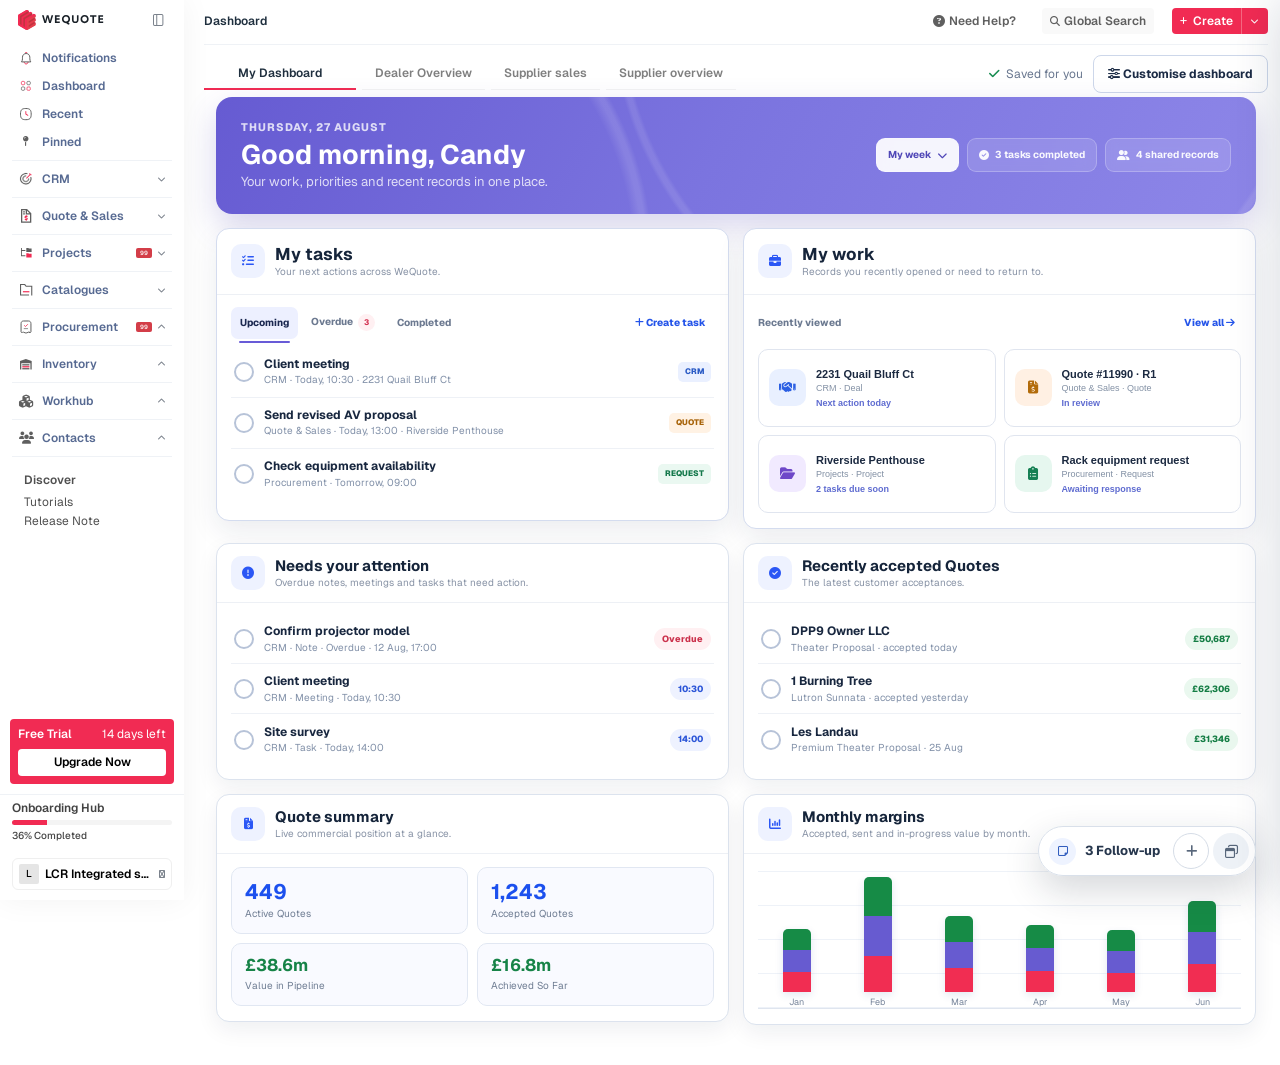
==== commit 96428754: "automation full batch" ====
--- a/index.html
+++ b/index.html
@@ -3,18 +3,33 @@
 <head>
 <meta charset="UTF-8">
 <meta name="viewport" content="width=device-width, initial-scale=1.0">
+<meta http-equiv="Cache-Control" content="no-cache, no-store, must-revalidate">
+<meta http-equiv="Pragma" content="no-cache">
+<meta http-equiv="Expires" content="0">
 <title>WeQuote Platform CRM</title>
+<script>
+  try {
+    if (localStorage.getItem('wequote-needs-attention-widget-enabled-v1') === 'false') {
+      document.documentElement.classList.add('attention-widget-pref-disabled');
+    }
+  } catch (_) {}
+</script>
 <link rel="preconnect" href="https://fonts.googleapis.com">
 <link rel="preconnect" href="https://fonts.gstatic.com" crossorigin>
 <link href="https://fonts.googleapis.com/css2?family=Geist:wght@400;500;600;700;800&display=swap" rel="stylesheet">
 <link rel="stylesheet" href="https://cdnjs.cloudflare.com/ajax/libs/font-awesome/6.5.2/css/all.min.css">
-  <link rel="stylesheet" href="./assets/css/crm.css?v=125">
+  <link rel="stylesheet" href="./assets/css/crm.css?v=134">
   <link rel="stylesheet" href="./assets/compat/variation-grouping-parity.css?v=3">
   <link rel="stylesheet" href="./assets/compat/variation-grouping-parity-v4.css?v=11">
   <link rel="stylesheet" href="./assets/compat/quote-first-co-trainline.css?v=4">
   <link rel="stylesheet" href="./assets/css/compatibility.css?v=1">
-  <link rel="stylesheet" href="./assets/css/automation.css?v=117">
+  <link rel="stylesheet" href="./assets/css/automation.css?v=146">
   <link rel="stylesheet" href="./assets/css/quote-demo.css?v=8">
+  <link rel="stylesheet" href="./assets/css/phase1-handoff.css?v=3">
+  <link rel="stylesheet" href="./assets/css/full-roadmap.css?v=2">
+  <link rel="stylesheet" href="./assets/css/focus-widget.css?v=61">
+  <link rel="stylesheet" href="./assets/css/my-notes.css?v=11">
+  <link rel="stylesheet" href="./assets/css/custom-dashboard.css?v=2">
 </head>
 <body>
 
@@ -110,7 +125,7 @@
         <div class="acc-subs">
           <div class="sub-row"><span class="dot"></span><div class="sub-item" onclick="showView('crm')"><span class="txt">Deals</span><span class="badge99 dim">99</span></div></div>
           <div class="sub-row"><span class="dot"></span><div class="sub-item" onclick="showView('leads')"><span class="txt">Leads</span></div></div>
-          <div class="sub-row"><span class="dot"></span><div class="sub-item" onclick="showView('automation')"><span class="txt">Automations</span></div></div>
+          <div class="sub-row"><span class="dot"></span><button class="sub-item aut-nav-action" type="button" onclick="showView('automation')"><span class="txt">Automations</span></button></div>
         </div>
       </div>
       <div class="acc">
@@ -343,7 +358,7 @@
             </div>
             <div class="am-col am-links">
               <span class="lnk">Settings</span>
-              <span class="am-customise" onclick="openCustomise(event)"><i class="fai">&#xf1de;</i> Customise sidebar</span>
+              <span class="am-customise" onclick="openCustomise(event)"><i class="fai">&#xf1de;</i> Customise workspace</span>
               <span class="lnk">Sign out</span>
             </div>
           </div>
@@ -359,6 +374,7 @@
     <div class="topbar">
       <div class="topbar-row">
         <div class="aut-topbar-title-group">
+          <button class="aut-map-back-logo" type="button" id="autMapBackLogo" aria-label="Back to Quote Pipeline Automations" title="Back to Quote Pipeline Automations"><span class="aut-editor-brand-logo" id="autMapBrandLogo" aria-hidden="true"></span></button>
           <span class="title" id="pageTitle">Dashboard</span>
           <span class="aut-topbar-context" id="autTopbarContext" hidden></span>
         </div>
@@ -368,8 +384,9 @@
               <button type="button" class="active" data-aut-group-view="map" role="tab" aria-selected="true"><i class="fai">&#xf279;</i> Map</button>
               <button type="button" data-aut-group-view="list" role="tab" aria-selected="false"><i class="fai">&#xf03a;</i> List</button>
             </div>
+            <button class="aut-btn small aut-try-flow-button" type="button" id="autTryQuoteFlow"><i class="fai">&#xf0c3;</i> Practice a flow</button>
             <button class="aut-btn primary small" type="button" id="autPipelineCreateAutomation"><i class="fai">&#xf067;</i> Create automation</button>
-            <button class="aut-pipeline-runtime is-running" type="button" id="autPipelinePauseResume" aria-label="Automations running. Pause user Automations"><i class="fai">&#xf04c;</i><span><strong>Running</strong><small>Pause automations</small></span></button>
+            <button class="aut-pipeline-runtime is-running" type="button" id="autPipelinePauseResume" aria-label="Automations running. Pause user Automations" title="Pause user Automations"><i class="fai">&#xf04c;</i><span><strong>Running</strong></span></button>
           </div>
           <span class="btn-help"><i class="fai">&#xf059;</i> Need Help?</span>
           <div class="dd-watching-wrap" id="ddWatching" style="display:none;">
@@ -379,6 +396,8 @@
             <div class="dd-watching-menu" id="ddWatchingMenu" role="menu" aria-label="Deal watchers"></div>
           </div>
           <span class="search-pill" id="topSearchPill"><i class="fai">&#xf002;</i> Global Search</span>
+          <button class="aut-btn small aut-try-flow-button" type="button" id="autTryQuoteFlowGroup" hidden><i class="fai">&#xf0c3;</i> Practice a flow</button>
+          <button class="aut-btn primary small aut-global-create-automation" type="button" id="autCreateAutomationGroup" hidden><i class="fai">&#xf067;</i> Create Automation</button>
           <button class="dd-wonbtn" id="ddWonBtn" style="display:none;" onclick="ddMarkWon()"><i class="fai">&#xf521;</i> Mark as Won</button>
           <div class="dd-kebab-wrap" id="ddKebabWrap" style="display:none;">
             <button class="dd-kebab" id="ddKebab" type="button" aria-label="More deal actions" aria-haspopup="menu" aria-expanded="false" onclick="toggleDdKebab(event)"><i class="fai">&#xf141;</i></button>
@@ -452,7 +471,7 @@
         </article>
 
         <article class="db2-card db2-pipeline-card">
-          <header><h2>Pipeline Overview</h2><a href="#" onclick="showView('crm'); setCrmSubview('crmforecast'); return false;">View Commit Forecast <i class="fai">&#xf061;</i></a></header>
+          <header><h2>Pipeline Overview</h2></header>
           <div class="db2-pipeline-kpis">
             <div><span>Value in Pipeline <b class="db2-info" data-tip="Open protected Quote-lifecycle Stages only. Won is excluded.">i</b></span><strong>£221,582</strong><small>7 open Deals</small></div>
             <div><span>Committed <b class="db2-info" data-tip="Open Deals the owner has committed to closing this year.">i</b></span><strong class="purple">£152,000</strong><small>5 committed Deals</small></div>
@@ -496,21 +515,48 @@
     <!-- Tabs row -->
     <div class="tabs-row">
       <div class="tabs-left">
-        <div class="tab active">Dealer Overview</div>
-        <div class="tab">Supplier sales</div>
-        <div class="tab">Supplier overview</div>
+        <div class="tab active" role="button" tabindex="0" data-dashboard-tab="my">My Dashboard</div>
+        <div class="tab" role="button" tabindex="0" data-dashboard-tab="dealer">Dealer Overview</div>
+        <div class="tab" role="button" tabindex="0" data-dashboard-tab="supplier-sales">Supplier sales</div>
+        <div class="tab" role="button" tabindex="0" data-dashboard-tab="supplier-overview">Supplier overview</div>
       </div>
       <div class="tabs-right">
-        <button class="btn-compare">Add Comparisons <i class="fai">&#x2b;</i></button>
-        <div class="date-control">
-          <span class="chip">Last 28 days</span>
-          <span class="range">29 May 2026 &ndash; 26 Jun 2026</span>
-          <i class="fai">&#xf0d7;</i>
-        </div>
-      </div>
-    </div>
-
-    <div class="grid">
+        <div class="mydb-tab-actions" data-dashboard-actions="my">
+          <span class="mydb-saved-state"><i class="fa-solid fa-check" aria-hidden="true"></i> Saved for you</span>
+          <button class="mydb-customise-button" id="myDashboardCustomise" type="button"><i class="fa-solid fa-sliders" aria-hidden="true"></i> Customise dashboard</button>
+        </div>
+        <div class="mydb-standard-actions" data-dashboard-actions="standard" hidden>
+          <button class="btn-compare">Add Comparisons <i class="fai">&#x2b;</i></button>
+          <div class="date-control">
+            <span class="chip">Last 28 days</span>
+            <span class="range">29 May 2026 &ndash; 26 Jun 2026</span>
+            <i class="fai">&#xf0d7;</i>
+          </div>
+        </div>
+      </div>
+    </div>
+
+    <section class="mydb-panel" id="myDashboardPanel" aria-labelledby="myDashboardHeading">
+      <header class="mydb-welcome">
+        <div class="mydb-greeting">
+          <span class="mydb-eyebrow" id="myDashboardDateLabel">THURSDAY, 27 AUGUST</span>
+          <h2 id="myDashboardHeading">Good morning, Candy</h2>
+          <p>Your work, priorities and recent records in one place.</p>
+        </div>
+        <div class="mydb-week-summary" aria-label="This week's summary">
+          <span class="mydb-week-filter">My week <i class="fa-solid fa-chevron-down" aria-hidden="true"></i></span>
+          <span><i class="fa-solid fa-circle-check" aria-hidden="true"></i> 3 tasks completed</span>
+          <span><i class="fa-solid fa-user-group" aria-hidden="true"></i> 4 shared records</span>
+        </div>
+      </header>
+      <div class="mydb-customise-note" id="myDashboardCustomiseNote" hidden>
+        <span><i class="fa-solid fa-grip" aria-hidden="true"></i> Drag Widgets to reorder them. Choose a size or remove anything you do not need.</span>
+        <button type="button" id="myDashboardDone">Done</button>
+      </div>
+      <div class="mydb-grid" id="myDashboardGrid" aria-live="polite"></div>
+    </section>
+
+    <div class="grid mydb-standard-panel" id="standardDashboardPanel" hidden>
 
       <!-- Overview -->
       <div class="card ov-card">
@@ -762,13 +808,11 @@
           <div class="crm-view-switcher" aria-label="Deal views">
             <div class="crm-view-tab active" role="button" tabindex="0" data-crm-view="pipeline"><svg class="crm-pipeline-icon" width="13" height="13" viewBox="0 0 18 18" fill="currentColor" aria-hidden="true" focusable="false"><rect x="1" y="2" width="4" height="14" rx="2"></rect><rect x="7" y="2" width="4" height="10" rx="2"></rect><rect x="13" y="2" width="4" height="15" rx="2"></rect></svg> Pipeline</div>
             <div class="crm-view-tab" role="button" tabindex="0" data-crm-view="table"><i class="fai">&#xf0ce;</i> Table</div>
-            <div class="crm-view-tab" role="button" tabindex="0" data-crm-view="forecast"><i class="fai">&#xf201;</i> Stage-weighted (Legacy)</div>
-            <div class="crm-view-tab" role="button" tabindex="0" data-crm-view="crmforecast"><i class="fai">&#xf080;</i> Commit Forecast</div>
             <div class="crm-view-tab" role="button" tabindex="0" data-crm-view="archive"><i class="fai">&#xf187;</i> Archive</div>
           </div>
-          <button class="crm-automation-status is-on" id="crmAutomationStatus" type="button" aria-label="Open Automations for the current Pipeline">
+          <button class="crm-automation-status is-off" id="crmAutomationStatus" type="button" aria-label="Open Automations for the current Pipeline">
             <i class="fai" aria-hidden="true">&#xf0e7;</i>
-            <span><small id="crmAutomationStatusLabel">Automation Active</small><strong id="crmAutomationStatusName">Standard Sales Process</strong></span>
+            <span><small id="crmAutomationStatusLabel">Automation Inactive</small><strong id="crmAutomationStatusName">No Active Automation</strong></span>
             <i class="fai crm-automation-status-arrow" aria-hidden="true">&#xf054;</i>
           </button>
           <div class="crm-archive-tools" aria-label="Archive controls">
@@ -792,7 +836,7 @@
           </label>
           <div class="pipeline-selector" id="pipelineSelector">
             <button type="button" class="pipe-chip" id="pipelineSelectorButton" aria-haspopup="listbox" aria-expanded="false">
-              <span id="pipelineSelectorLabel">Sales Pipeline</span>
+              <span id="pipelineSelectorLabel">Quote Pipeline</span>
               <i class="fai caret">&#xf0d7;</i>
             </button>
             <div class="pipeline-selector-menu" id="pipelineSelectorMenu" role="dialog" aria-label="Choose pipeline">
@@ -802,7 +846,7 @@
               </label>
               <div class="pipeline-selector-options" id="pipelineSelectorOptions" role="listbox"></div>
               <div class="pipeline-selector-footer">
-                <button type="button" class="pipeline-create-trigger" id="pipelineCreateTrigger">
+                <button type="button" class="pipeline-create-trigger" id="pipelineCreateTrigger" hidden aria-hidden="true" tabindex="-1">
                   <i class="fai" aria-hidden="true">&#x2b;</i><span>Create new pipeline</span>
                 </button>
               </div>
@@ -851,7 +895,7 @@
               <button type="button" class="pipeline-sort-option" role="menuitemradio" aria-checked="false" data-sort="alpha"><i class="fai">&#xf15d;</i><span>Alphabetical order</span><i class="fai pipeline-sort-check">&#xf00c;</i></button>
             </div>
           </div>
-          <button type="button" class="pipeline-manage-button" id="pipelineManageButton" aria-pressed="false" aria-label="Manage pipeline stages" title="Manage pipeline stages" data-tooltip="Manage pipeline stages"><i class="fai">&#xf303;</i></button>
+          <button type="button" class="pipeline-manage-button" id="pipelineManageButton" hidden aria-hidden="true" tabindex="-1" aria-pressed="false" aria-label="Manage pipeline stages" title="Manage pipeline stages" data-tooltip="Manage pipeline stages"><i class="fai">&#xf303;</i></button>
         </div>
       </div>
       <section class="crm-table-view" id="crmTableView" aria-label="Deals table" hidden>
@@ -982,7 +1026,7 @@
 
         <div class="crm-v2-filters" aria-label="CRM Forecast filters">
           <label><span>Financial year</span><select id="crmV2Year"><option value="2026">FY 2026</option></select></label>
-          <label><span>Pipeline</span><select id="crmV2Pipeline"><option value="sales-pipeline">Sales Pipeline</option></select></label>
+          <label><span>Pipeline</span><select id="crmV2Pipeline"><option value="sales-pipeline">Quote Pipeline</option></select></label>
           <label><span>Owner / team</span><select id="crmV2Owner"><option value="all">All owners</option></select></label>
           <label><span>Deal stage</span><select id="crmV2Stage"><option value="all">All stages</option></select></label>
           <label><span>Forecast category</span><select id="crmV2Category"><option value="all">All categories</option><option value="commit">Commit</option><option value="best">Best case</option><option value="omitted">Omitted</option><option value="won">Won</option></select></label>
@@ -1064,8 +1108,8 @@
         </div>
       </div>
       <div class="crm-quote-lifecycle-linkbar" id="crmQuoteLifecycleLinkbar">
-        <span class="crm-quote-lifecycle-title"><i class="fai">&#xf023;</i><strong>Quote-driven Sales Pipeline</strong><small>Deal Stage is system-derived from related Quote events</small></span>
-        <span class="crm-quote-lifecycle-flow"><b>Qualified</b><i>First Quote created</i><b>In Progress</b><i>Review status</i><b>In Review / Passed Review</b><i>Quote sent</i><b>Sent</b><i>Accepted / no viable Quote</i><b>Won / Lost</b></span>
+        <span class="crm-quote-lifecycle-title"><i class="fai">&#xf023;</i><strong>Quote Pipeline controlled by Quote Status</strong><small>WeQuote updates the Deal Stage when related Quotes change</small></span>
+        <span class="crm-quote-lifecycle-flow"><b>Qualified</b><i>First Quote created</i><b>In Progress</b><i>Review status</i><b>In Review / Passed Review</b><i>Quote sent</i><b>Sent</b><i>Accepted / no Quote can still be accepted</i><b>Won / Lost</b></span>
         <span class="crm-quote-lifecycle-archive"><i class="fai">&#xf187;</i> All related Quotes Cancelled → <b>Archive status</b>, not a Stage</span>
       </div>
       <div class="pipeline" id="pipeline"></div>
@@ -1174,7 +1218,7 @@
       <div class="cs-modal meeting-edit-modal" role="dialog" aria-modal="true" aria-labelledby="ddEditMeetingHeading">
         <div class="cs-head meeting-edit-head">
           <div>
-            <span class="dd-composer-eyebrow">Scheduled meeting</span>
+            <span class="dd-composer-eyebrow" id="ddEditMeetingEyebrow">Scheduled meeting</span>
             <h2 id="ddEditMeetingHeading">Edit meeting</h2>
           </div>
           <button type="button" class="cs-close fai" onclick="closeMeetingEditDialog()" aria-label="Close">&#xf00d;</button>
@@ -1231,7 +1275,7 @@
         </div>
         <div class="meeting-edit-actions">
           <button type="button" class="cs-btn ghost" onclick="closeMeetingEditDialog()">Cancel</button>
-          <button type="button" class="cs-btn primary" onclick="saveDealMeetingEdit()"><i class="fai">&#xf0c7;</i> Save changes</button>
+          <button type="button" class="cs-btn primary" id="ddEditMeetingSave" onclick="saveDealMeetingEdit()"><i class="fai">&#xf0c7;</i> Save changes</button>
         </div>
       </div>
     </div>
@@ -1255,22 +1299,22 @@
           <h2 id="pipelineCreateTitle">Create new pipeline</h2>
           <button type="button" class="cs-close fai" onclick="closePipelineCreateDialog()" aria-label="Close">&#xf00d;</button>
         </div>
-        <p class="pipeline-create-copy">Choose whether this Pipeline should stay connected to the protected Quotation lifecycle.</p>
+        <p class="pipeline-create-copy">Choose whether this Pipeline should include the protected Quote lifecycle.</p>
         <div class="stage-create-field wqd-field">
           <label class="wqd-field-label" for="pipelineCreateName">Pipeline name</label>
           <input id="pipelineCreateName" type="text" maxlength="48" autocomplete="off" placeholder="e.g. Commercial Pipeline">
         </div>
         <fieldset class="pipeline-create-types" id="pipelineCreateTypes">
-          <legend>What will this Pipeline be used for?</legend>
+          <legend>Use the Quote lifecycle?</legend>
           <label class="pipeline-create-type selected">
             <input id="pipelineTypeQuoteConnected" type="radio" name="pipelineCreateType" value="quote-connected" checked>
-            <span><b>Sales with Quotations</b><small>Recommended · Quote events keep protected Deal milestones in sync.</small></span>
-            <em>CONNECTED</em>
+            <span><b>Yes, include the Quote lifecycle</b><small>Protected Quote milestones are included. You can add Custom Stages between them.</small></span>
+            <em>YES</em>
           </label>
           <label class="pipeline-create-type">
             <input id="pipelineTypeStandalone" type="radio" name="pipelineCreateType" value="standalone">
-            <span><b>Track another process</b><small>Fully configurable operational Stages without Quote lifecycle syncing.</small></span>
-            <em>STANDALONE</em>
+            <span><b>No, create a standalone Pipeline</b><small>Start with an independent Pipeline and create your own Stages.</small></span>
+            <em>NO</em>
           </label>
         </fieldset>
         <div class="pipeline-template-card">
@@ -1342,10 +1386,10 @@
     <div class="cs-overlay" id="pipelineSaveOverlay">
       <div class="cs-modal stage-delete-modal" role="dialog" aria-modal="true" aria-labelledby="pipelineSaveTitle">
         <div class="cs-head">
-          <h2 id="pipelineSaveTitle">Save changes to Sales Pipeline?</h2>
+          <h2 id="pipelineSaveTitle">Save changes to Quote Pipeline?</h2>
           <button type="button" class="cs-close fai" onclick="closePipelineSaveDialog()" aria-label="Close">&#xf00d;</button>
         </div>
-        <p class="stage-delete-copy" id="pipelineSaveCopy">These changes will update the existing pipeline stages for every Deal using this Sales Pipeline.</p>
+        <p class="stage-delete-copy" id="pipelineSaveCopy">These changes will update the existing pipeline stages for every Deal using this Quote Pipeline.</p>
         <div class="pipeline-save-comparison" id="pipelineSaveComparison"></div>
         <div class="pipeline-save-warning">
           <i class="fai">&#xf05a;</i>
@@ -1383,7 +1427,7 @@
           <h2 id="stageCreateTitle">Add pipeline stage</h2>
           <button type="button" class="cs-close fai" onclick="closeStageCreateDialog()" aria-label="Close">&#xf00d;</button>
         </div>
-        <p class="stage-create-copy">Set how this Stage appears. In a Quote-connected Pipeline, choose the lifecycle segment it belongs to.</p>
+        <p class="stage-create-copy">Set how this Stage looks. In a Quote Pipeline, choose where it sits. Its position decides which Starts when, Rule and Action choices are available.</p>
         <div class="stage-create-field wqd-field">
           <label class="wqd-field-label" for="stageCreateName">Stage name</label>
           <input id="stageCreateName" type="text" maxlength="32" autocomplete="off" placeholder="e.g. Negotiation">
@@ -1396,12 +1440,12 @@
           </div>
           <div class="stage-create-system-rule" id="stageCreateSystemRule">
             <i class="fai" aria-hidden="true">&#xf023;</i>
-            <span><small>SYSTEM PROGRESSION</small><strong id="stageCreateSystemRuleText"></strong><em>No extra transition rule is required.</em></span>
+            <span><small>QUOTE STAGE MOVEMENT</small><strong id="stageCreateSystemRuleText"></strong><em>WeQuote still moves the Deal through Quote Stages automatically.</em></span>
           </div>
         </div>
         <div class="stage-create-system-rule stage-create-automation-library" id="stageCreateAutomationLibrary">
           <i class="fai">&#xf0e7;</i>
-          <span><small id="stageCreateAutomationEyebrow">AUTOMATION LIBRARY</small><strong id="stageCreateAutomationTitle">Shared Stage library</strong><em id="stageCreateAutomationText">Choose a Start event, Rules and Actions after creating this Stage.</em></span>
+          <span><small id="stageCreateAutomationEyebrow">AUTOMATION CHOICES</small><strong id="stageCreateAutomationTitle">Automation choices for this Stage</strong><em id="stageCreateAutomationText">After you add the Stage, choose Starts when, an optional Rule, and an Action.</em></span>
         </div>
         <div class="stage-create-field">
           <span class="stage-editor-label">Icon</span>
@@ -1661,7 +1705,7 @@
             </div>
           </div>
 
-          <div class="dd-focus-head">Needs your attention <i class="fai">&#xf078;</i></div>
+          <div class="dd-focus-head">Needs Your Attention <i class="fai">&#xf078;</i></div>
           <div id="dd-focus"></div>
 
           <div class="dd-hist-head">
@@ -1799,7 +1843,7 @@
         <div>
           <span class="aut-page-context" id="autPageContext">CRM / Automations</span>
           <h1 id="autPageTitle">CRM Automations</h1>
-          <p id="autPageSubtitle">Choose a Pipeline, then create and manage complete Automation setups for it.</p>
+          <p id="autPageSubtitle">Choose a Pipeline to manage its Automations. Pipelines are created and managed in Deals.</p>
         </div>
         <div class="aut-page-actions" hidden style="display:none">
           <button class="aut-btn" type="button" id="autRunDemo" hidden><i class="fai">&#xf04b;</i> Run end-to-end Boss Demo</button>
@@ -1807,67 +1851,34 @@
         </div>
       </div>
 
-      <section class="aut-pipeline-hub" id="autPipelineHub" aria-labelledby="autPipelineHubTitle">
-        <div class="aut-pipeline-hub-head">
-          <div><span class="aut-pipeline-eyebrow">Automation overview</span><h2 id="autPipelineHubTitle">Choose a Pipeline</h2><p>Every Pipeline is shown, including Pipelines with zero Automations. Select where you want to create or manage Automation.</p></div>
-          <button class="aut-btn" type="button" id="autCreatePipeline" hidden style="display:none"><i class="fai">&#xf067;</i> Create Pipeline</button>
-        </div>
+      <section class="aut-pipeline-hub" id="autPipelineHub" aria-label="Quote Pipeline Automations">
+        <header class="aut-pipeline-list-title aut-pipeline-hub-title">
+          <div><h1>Automations</h1><p>Choose a Pipeline. Then create an Automation for one of its Stages.</p></div>
+        </header>
         <div class="aut-pipeline-table" id="autPipelineTable" role="table" aria-label="CRM pipelines and automation counts">
           <div class="aut-pipeline-table-head" role="row"><span role="columnheader">Pipeline</span><span role="columnheader">Lifecycle</span><span role="columnheader">Automations</span><span aria-hidden="true"></span></div>
           <button class="aut-pipeline-row primary" type="button" role="row" data-aut-pipeline-open="sales-pipeline">
-            <span class="aut-pipeline-name" role="cell"><i class="fai">&#xf0ae;</i><span><strong>Sales Pipeline</strong><small>Related Quote lifecycle · protected Deal stages and outcomes</small></span></span>
-            <span class="aut-pipeline-life" role="cell"><b>Qualified</b><i>→</i><b class="custom">Site Ready</b><i>→</i><b>In Progress</b><i>→</i><b>In Review</b><i>→</i><b>Passed Review</b><i>→</i><b>Sent</b><i>→</i><b class="outcome">Won</b><i>→</i><b class="outcome">Lost</b></span>
-            <span class="aut-pipeline-count" role="cell"><strong>3</strong><small>1 active · 2 inactive</small></span>
+            <span class="aut-pipeline-name" role="cell"><i class="fai">&#xf0ae;</i><span><strong>Quote Pipeline</strong><small>Deal Stages update automatically from related Quotes</small></span></span>
+            <span class="aut-pipeline-life" role="cell"><b>Qualified</b><i>→</i><b>In Progress</b><i>→</i><b>In Review</b><i>→</i><b>Passed Review</b><i>→</i><b>Sent</b><i>→</i><b class="outcome">Won</b><i>→</i><b class="outcome">Lost</b></span>
+            <span class="aut-pipeline-count zero" role="cell"><strong>0</strong><small>No Automations</small></span>
             <span class="aut-pipeline-open" aria-hidden="true">Open <i class="fai">&#xf054;</i></span>
           </button>
-          <button class="aut-pipeline-row" type="button" role="row" data-aut-pipeline-open="quote-pipeline">
-            <span class="aut-pipeline-name" role="cell"><i class="fai">&#xf0ae;</i><span><strong>Quote Pipeline</strong><small>Related Quote lifecycle · protected Deal stages and outcomes</small></span></span>
-            <span class="aut-pipeline-life" role="cell"><b>Qualified</b><i>→</i><b>In Progress</b><i>→</i><b>In Review</b><i>→</i><b>Passed Review</b><i>→</i><b>Sent</b><i>→</i><b class="outcome">Won</b><i>→</i><b class="outcome">Lost</b></span>
-            <span class="aut-pipeline-count zero" role="cell"><strong>0</strong><small>No Automations</small></span>
-            <span class="aut-pipeline-open" aria-hidden="true">Set up <i class="fai">&#xf054;</i></span>
-          </button>
-        </div>
-        <div class="aut-model-legend">
-          <span><b>Pipeline</b> protected business lifecycle</span><i class="fai">&#xf061;</i><span><b>Automation</b> one complete setup for that Pipeline</span><i class="fai">&#xf061;</i><span><b>Flows</b> independent business outcomes inside it</span><i class="fai">&#xf061;</i><span><b>Steps &amp; rules</b> trigger, condition, wait, action, end</span>
         </div>
       </section>
 
       <section class="aut-group-hub" id="autPipelineGroups" aria-labelledby="autPipelineGroupsTitle" hidden>
-        <div class="aut-group-head">
-          <div class="aut-pipeline-detail-title"><button class="aut-icon-back" type="button" id="autGroupBackToPipelines" aria-label="Back to all Pipelines"><i class="fai">&#xf060;</i></button><div><span class="aut-pipeline-eyebrow" id="autPipelineGroupsEyebrow">Sales Pipeline / Automations</span><h2 id="autPipelineGroupsTitle">Automations for Sales Pipeline</h2><p id="autPipelineGroupsCopy">Each Automation below is a complete setup for <strong>Sales Pipeline</strong>. Only one can be Active and receive new events at a time.</p></div></div>
-          <button class="aut-btn primary" type="button" id="autCreateAutomationGroup"><i class="fai">&#xf067;</i> Create Automation for Sales Pipeline</button>
-        </div>
-        <div class="aut-group-rule" id="autPipelineGroupsRule"><span><i class="fai">&#xf023;</i><strong>Pipeline: Sales Pipeline</strong></span><span>Protected Quote lifecycle always stays on</span><span><strong>One Automation Active at a time</strong></span></div>
-        <div class="aut-status-guide" aria-label="Automation status definitions"><span class="active"><b>Active</b> receives new Pipeline events now</span><span class="inactive"><b>Inactive</b> receives no new Pipeline events</span></div>
-        <div class="aut-group-decision-guide"><i class="fai">&#xf0eb;</i><span><strong>Before switching:</strong> Preview the sales-policy fit, affected open Deals and Before / After result. Existing runs keep their original Automation.</span></div>
-        <div class="aut-group-tabs" role="tablist" aria-label="Filter Sales Pipeline Automations">
-          <button type="button" class="active" data-aut-group-filter="all">All <b>3</b></button>
-          <button type="button" data-aut-group-filter="active">Active <b>1</b></button>
-          <button type="button" data-aut-group-filter="inactive">Inactive <b>2</b></button>
-        </div>
-        <div class="aut-group-toolbar"><label><i class="fai">&#xf002;</i><input type="search" id="autGroupSearch" placeholder="Search Sales Pipeline Automations" autocomplete="off"></label><span><b id="autGroupVisibleCount">3</b> Automations in Sales Pipeline</span></div>
-        <div class="aut-group-columns" aria-hidden="true"><span>Automation and status</span><span>Automation readiness</span><span>Created</span><span>Last updated</span><span>Preview · Edit · Active</span></div>
-        <div class="aut-group-list" id="autGroupList">
-          <article class="aut-group-row" data-aut-group-row="standard" data-status="active">
-            <div class="aut-group-main"><div class="aut-group-icon"><i class="fai">&#xf0ae;</i></div><div><div class="aut-group-title"><strong>Standard Sales Process</strong><span class="active">Active</span></div><p>Default journey for regular residential and commercial Deals.</p><div class="aut-group-fit"><span>Everyday Deals</span><span>Normal review</span><span>Follow up after 7 days</span></div></div></div>
-            <div class="aut-group-counts"><div class="aut-group-metric total"><strong>10</strong><span>Automations</span></div><div class="aut-group-metric on"><strong>9</strong><span>Ready</span></div><div class="aut-group-metric off"><strong>0</strong><span>Inactive</span></div><div class="aut-group-metric draft"><strong>1</strong><span>Needs setup</span></div></div>
-            <div class="aut-group-audit"><strong>Lee Roche</strong><span>12 Aug 2026</span><small>Creator</small></div><div class="aut-group-audit"><strong>Lee Roche</strong><span>Today · 10:42</span><small>Last edited by</small></div>
-            <div class="aut-group-actions"><button class="aut-group-preview" type="button" data-aut-group-preview="standard"><i class="fai">&#xf06e;</i> Preview</button><button class="aut-group-open" type="button" data-aut-group-open="standard"><i class="fai">&#xf303;</i> Edit</button><button class="aut-group-toggle" type="button" role="switch" aria-checked="true" aria-label="Turn off Standard Sales Process" data-aut-group-toggle="standard"><span></span></button></div>
-          </article>
-          <article class="aut-group-row" data-aut-group-row="high-value" data-status="inactive">
-            <div class="aut-group-main"><div class="aut-group-icon high-value"><i class="fai">&#xf3ed;</i></div><div><div class="aut-group-title"><strong>High-value Sales Process</strong><span>Inactive</span></div><p>Adds value gates, margin checks and senior approval for larger Deals.</p><div class="aut-group-fit"><span>£25K+ Deals</span><span>&gt;15% discount approval</span><span>Follow up after 3 days</span></div></div></div>
-            <div class="aut-group-counts"><div class="aut-group-metric total"><strong>10</strong><span>Automations</span></div><div class="aut-group-metric on"><strong>10</strong><span>Ready</span></div><div class="aut-group-metric off"><strong>0</strong><span>Inactive</span></div><div class="aut-group-metric draft"><strong>0</strong><span>Needs setup</span></div></div>
-            <div class="aut-group-audit"><strong>Jeff Mitchel</strong><span>15 Aug 2026</span><small>Creator</small></div><div class="aut-group-audit"><strong>Alex Osei</strong><span>Yesterday · 14:08</span><small>Last edited by</small></div>
-            <div class="aut-group-actions"><button class="aut-group-preview" type="button" data-aut-group-preview="high-value"><i class="fai">&#xf06e;</i> Preview</button><button class="aut-group-open" type="button" data-aut-group-open="high-value"><i class="fai">&#xf303;</i> Edit</button><button class="aut-group-toggle" type="button" role="switch" aria-checked="false" aria-label="Turn on High-value Sales Process" data-aut-group-toggle="high-value"><span></span></button></div>
-          </article>
-          <article class="aut-group-row" data-aut-group-row="simplified" data-status="inactive">
-            <div class="aut-group-main"><div class="aut-group-icon draft"><i class="fai">&#xf15c;</i></div><div><div class="aut-group-title"><strong>Simplified Sales Process</strong><span>Inactive</span></div><p>A lighter journey for fast-turnaround Quotes; not currently receiving new events.</p><div class="aut-group-fit"><span>Fast Quotes</span><span>No internal review</span><span>Follow up after 5 days</span></div></div></div>
-            <div class="aut-group-counts"><div class="aut-group-metric total"><strong>10</strong><span>Automations</span></div><div class="aut-group-metric on"><strong>6</strong><span>Ready</span></div><div class="aut-group-metric off"><strong>3</strong><span>Inactive</span></div><div class="aut-group-metric draft"><strong>1</strong><span>Needs setup</span></div></div>
-            <div class="aut-group-audit"><strong>Lee Roche</strong><span>19 Aug 2026</span><small>Creator</small></div><div class="aut-group-audit"><strong>Lee Roche</strong><span>3 days ago · 09:15</span><small>Last edited by</small></div>
-            <div class="aut-group-actions"><button class="aut-group-preview" type="button" data-aut-group-preview="simplified"><i class="fai">&#xf06e;</i> Preview</button><button class="aut-group-open" type="button" data-aut-group-open="simplified"><i class="fai">&#xf303;</i> Edit</button><button class="aut-group-toggle" type="button" role="switch" aria-checked="false" aria-label="Turn on Simplified Sales Process" data-aut-group-toggle="simplified"><span></span></button></div>
-          </article>
-        </div>
-        <div class="aut-group-empty" id="autGroupEmpty" hidden><i class="fai">&#xf002;</i><strong id="autGroupEmptyTitle">No matching Automations</strong><span id="autGroupEmptyCopy">Try another search or status filter.</span><button class="aut-btn primary" type="button" id="autGroupEmptyCreate" hidden><i class="fai">&#xf067;</i> Create first Automation</button></div>
+        <div class="aut-group-head aut-group-head-title-only">
+          <h2 id="autPipelineGroupsTitle">Automations for Quote Pipeline</h2>
+        </div>
+        <div class="aut-group-tabs" role="tablist" aria-label="Filter Quote Pipeline Automations">
+          <button type="button" class="active" data-aut-group-filter="all">All <b>0</b></button>
+          <button type="button" data-aut-group-filter="active">Active <b>0</b></button>
+          <button type="button" data-aut-group-filter="inactive">Inactive <b>0</b></button>
+        </div>
+        <div class="aut-group-toolbar"><label><i class="fai">&#xf002;</i><input type="search" id="autGroupSearch" placeholder="Search Quote Pipeline Automations" autocomplete="off"></label><span><b id="autGroupVisibleCount">0</b> Automation setups in Quote Pipeline</span></div>
+        <div class="aut-group-columns" aria-hidden="true"><span>Automation and status</span><span>Setup summary</span><span>Created</span><span>Last updated</span><span>Preview · Edit · Active</span></div>
+        <div class="aut-group-list" id="autGroupList"></div>
+        <div class="aut-group-empty" id="autGroupEmpty"><i class="fai">&#xf0e7;</i><strong id="autGroupEmptyTitle">No Automations yet</strong><span id="autGroupEmptyCopy">Use a Template or build a Custom Automation.</span><button class="aut-btn primary" type="button" id="autGroupEmptyCreate"><i class="fai">&#xf067;</i> Create first Automation</button></div>
       </section>
 
       <div class="aut-group-preview-overlay" id="autGroupPreviewOverlay" hidden>
@@ -1875,18 +1886,18 @@
           <header><div><span class="aut-pipeline-eyebrow">Preview before changing the Active Automation</span><h2 id="autGroupPreviewTitle">Switch the Active Automation?</h2><p id="autGroupPreviewCopy">Review the Before / After behaviour first.</p></div><button type="button" id="autGroupPreviewClose" aria-label="Close">×</button></header>
           <div class="aut-group-preview-body">
             <div class="aut-group-compare">
-              <article><small>BEFORE · CURRENT ACTIVE</small><strong id="autGroupBeforeName">Standard Sales Process</strong><div id="autGroupBeforeStages" class="aut-group-stage-strip"></div><ul id="autGroupBeforeRules"></ul></article>
+              <article><small>BEFORE · CURRENT ACTIVE</small><strong id="autGroupBeforeName">No Active Automation</strong><div id="autGroupBeforeStages" class="aut-group-stage-strip"></div><ul id="autGroupBeforeRules"></ul></article>
               <i class="fai">&#xf061;</i>
-              <article class="after"><small>AFTER CHANGE</small><strong id="autGroupAfterName">High-value Sales Process</strong><div id="autGroupAfterStages" class="aut-group-stage-strip"></div><ul id="autGroupAfterRules"></ul></article>
+              <article class="after"><small>AFTER CHANGE</small><strong id="autGroupAfterName">Selected Automation</strong><div id="autGroupAfterStages" class="aut-group-stage-strip"></div><ul id="autGroupAfterRules"></ul></article>
             </div>
             <div class="aut-group-summary" id="autGroupSummary"></div>
             <section class="aut-switch-map-comparison" aria-labelledby="autSwitchMapTitle">
               <header class="aut-switch-map-section-head">
-                <div><span class="aut-pipeline-eyebrow">Interactive Pipeline comparison</span><h3 id="autSwitchMapTitle">Before and After maps</h3><p>Drag the blue frame inside either minimap to inspect that complete Pipeline. Preview only — no CRM data is changed.</p></div>
-                <span class="aut-switch-map-safe"><i class="fai">&#xf023;</i> Protected transitions stay on</span>
+                <div><span class="aut-pipeline-eyebrow">Compare the Pipeline before and after</span><h3 id="autSwitchMapTitle">Before and After maps</h3><p>Drag the blue frame inside either small map to move around the full Pipeline. Preview only. Nothing changes here.</p></div>
+                <span class="aut-switch-map-safe"><i class="fai">&#xf023;</i> WeQuote still updates Quote Stages</span>
               </header>
               <article class="aut-switch-map-panel before" data-aut-switch-map="before">
-                <header><div><small>BEFORE · CURRENT ACTIVE</small><strong id="autGroupBeforeMapName">Standard Sales Process</strong></div><span id="autGroupBeforeMapState">Active now</span></header>
+                <header><div><small>BEFORE · CURRENT ACTIVE</small><strong id="autGroupBeforeMapName">No Active Automation</strong></div><span id="autGroupBeforeMapState">Inactive</span></header>
                 <div class="aut-switch-map-viewport" id="autGroupBeforeMapViewport" tabindex="0" aria-label="Before Pipeline map, controlled by the minimap below">
                   <div class="aut-switch-map-canvas" id="autGroupBeforeMap"></div>
                 </div>
@@ -1896,7 +1907,7 @@
                 </div>
               </article>
               <article class="aut-switch-map-panel after" data-aut-switch-map="after">
-                <header><div><small>AFTER CHANGE</small><strong id="autGroupAfterMapName">No Active Automation</strong></div><span id="autGroupAfterMapState">New events become manual</span></header>
+                <header><div><small>AFTER CHANGE</small><strong id="autGroupAfterMapName">No Active Automation</strong></div><span id="autGroupAfterMapState">No Automation will run for new activity</span></header>
                 <div class="aut-switch-map-viewport" id="autGroupAfterMapViewport" tabindex="0" aria-label="After Pipeline map, controlled by the minimap below">
                   <div class="aut-switch-map-canvas" id="autGroupAfterMap"></div>
                 </div>
@@ -1906,9 +1917,9 @@
                 </div>
               </article>
             </section>
-            <div class="aut-group-sales-impact"><header><span><i class="fai">&#xf201;</i><strong>Impact on current Sales Pipeline</strong></span><small>Preview estimate based on current open Deals · no records are changed</small></header><div id="autGroupSalesImpact"></div></div>
-            <div class="aut-group-simulated"><strong>Simulated switch timeline</strong><div><span>09:00</span><p><b>Existing runs keep their original Automation</b><small>They finish against the version that enrolled them.</small></p></div><div><span>09:01</span><p><b>Active Automation switches atomically</b><small>The old Automation stops accepting new events before the new one starts.</small></p></div><div><span>09:02</span><p><b>New Pipeline events use the new Automation</b><small>Protected Quote lifecycle transitions remain unchanged.</small></p></div></div>
-            <div class="aut-group-protected-note"><i class="fai">&#xf023;</i><span><strong>Pipeline safety:</strong> turning off every Automation does not turn off Qualified → In Progress, Won, Lost or Archived logic. Users can still progress Deals manually.</span></div>
+            <div class="aut-group-sales-impact"><header><span><i class="fai">&#xf201;</i><strong>Impact on current Quote Pipeline</strong></span><small>Preview estimate based on current open Deals · no records are changed</small></header><div id="autGroupSalesImpact"></div></div>
+            <div class="aut-group-simulated"><strong>What happens when you switch</strong><div><span>1</span><p><b>Automations already in progress keep using their current version</b><small>They finish using the version that started them.</small></p></div><div><span>2</span><p><b>The selected version becomes active in one step</b><small>The old version stops taking new activity before the new one starts.</small></p></div><div><span>3</span><p><b>New matching activity uses the newly active version</b><small>WeQuote still updates Deal Stages from Quote activity.</small></p></div></div>
+            <div class="aut-group-protected-note"><i class="fai">&#xf023;</i><span><strong>Deal Stages still work:</strong> turning off every Automation does not stop WeQuote from updating Qualified, In Progress, Won, Lost or Archived.</span></div>
           </div>
           <footer><button class="aut-btn" type="button" id="autGroupPreviewCancel">Cancel</button><button class="aut-btn" type="button" id="autGroupPreviewTest"><i class="fai">&#xf0c3;</i> Test sample Deal</button><button class="aut-btn primary" type="button" id="autGroupPreviewConfirm">Activate this Automation</button></footer>
         </section>
@@ -1917,19 +1928,19 @@
       <div class="aut-group-inspect-overlay" id="autGroupInspectOverlay" hidden>
         <section class="aut-group-inspect-dialog" role="dialog" aria-modal="true" aria-labelledby="autGroupInspectTitle">
           <header>
-            <div><span class="aut-pipeline-eyebrow">Sales Pipeline / Automation preview</span><div class="aut-group-inspect-title"><h2 id="autGroupInspectTitle">Standard Sales Process</h2><span class="active" id="autGroupInspectStatus">Active</span></div><p>Read-only preview of this complete Sales Pipeline Automation.</p></div>
+            <div><span class="aut-pipeline-eyebrow">Quote Pipeline / Automation preview</span><div class="aut-group-inspect-title"><h2 id="autGroupInspectTitle">Automation preview</h2><span class="active" id="autGroupInspectStatus">Inactive</span></div><p>Preview only. Nothing can be changed here.</p></div>
             <div class="aut-group-inspect-header-actions"><div class="aut-group-inspect-switch"><span id="autGroupInspectSwitchCopy">Active · receiving new events</span><button class="aut-group-toggle" type="button" id="autGroupInspectToggle" role="switch" aria-checked="true" aria-label="Turn off this Automation"><span></span></button></div><button type="button" id="autGroupInspectClose" aria-label="Close Automation Preview">×</button></div>
           </header>
           <div class="aut-group-inspect-body">
             <aside class="aut-group-inspect-summary">
               <div><span class="aut-pipeline-eyebrow">Automation purpose</span><h3 id="autGroupInspectPurpose">Default journey for regular residential and commercial Deals.</h3><p id="autGroupInspectPolicy">Normal approval and seven-day follow-up policy.</p></div>
               <div class="aut-group-inspect-metrics" id="autGroupInspectMetrics"></div>
-              <div class="aut-group-inspect-fit"><strong>Sales policy fit</strong><div id="autGroupInspectFit"></div></div>
+              <div class="aut-group-inspect-fit"><strong>Best for</strong><div id="autGroupInspectFit"></div></div>
               <div class="aut-group-inspect-impact"><strong>Estimated impact</strong><div id="autGroupInspectImpact"></div></div>
-              <div class="aut-group-inspect-safety"><i class="fai">&#xf023;</i><span><b>Protected lifecycle stays on.</b> This Automation assists the work around Stage transitions; it does not own them.</span></div>
+              <div class="aut-group-inspect-safety"><i class="fai">&#xf023;</i><span><b>WeQuote still updates Deal Stages from Quote activity.</b> This Automation only handles the work around those changes.</span></div>
             </aside>
-            <section class="aut-group-inspect-canvas" aria-label="Read-only Sales Pipeline Automation map">
-              <div class="aut-group-inspect-canvas-head"><span><i class="fai">&#xf279;</i><b>Complete Pipeline preview</b></span><div class="aut-group-inspect-zoom"><button type="button" data-aut-inspect-preset="35">35% · Overview</button><button type="button" data-aut-inspect-preset="60" class="active">60% · Automations</button><button type="button" data-aut-inspect-preset="100">100% · Rules</button><button type="button" id="autGroupInspectZoomOut" aria-label="Zoom out">−</button><output id="autGroupInspectZoomValue">60%</output><button type="button" id="autGroupInspectZoomIn" aria-label="Zoom in">＋</button></div></div>
+            <section class="aut-group-inspect-canvas" aria-label="Read-only Quote Pipeline Automation map">
+              <div class="aut-group-inspect-canvas-head"><span><i class="fai">&#xf279;</i><b>Complete Pipeline preview</b></span><div class="aut-group-inspect-zoom"><button type="button" id="autGroupInspectZoomOut" aria-label="Zoom out">−</button><output id="autGroupInspectZoomValue">100%</output><button type="button" id="autGroupInspectZoomIn" aria-label="Zoom in">＋</button></div></div>
               <div class="aut-group-inspect-map" id="autGroupInspectMap"></div>
               <div class="aut-group-inspect-legend"><span><i class="automation"></i>Automation</span><span><i class="transition"></i>Protected transition</span><span><i class="outcome"></i>Won / Lost outcome</span></div>
             </section>
@@ -1940,36 +1951,68 @@
 
       <section class="aut-pipeline-detail" id="autPipelineDetail" data-mode="view" aria-labelledby="autPipelineDetailTitle" hidden>
         <div class="aut-pipeline-detail-head">
-          <div class="aut-pipeline-detail-title"><button class="aut-icon-back" type="button" id="autPipelineBack" aria-label="Back to Sales Pipeline Automations"><i class="fai">&#xf060;</i></button><div><span class="aut-pipeline-eyebrow">Sales Pipeline / Automation</span><div class="aut-group-map-title"><h2 id="autPipelineDetailTitle">Standard Sales Process</h2><span class="active" id="autGroupMapStatus">Active</span></div><p>Complete Pipeline setup · any accepted Quote wins; no viable Quote remaining loses; all related Quotes cancelled archives the Deal.</p></div></div>
+          <div class="aut-pipeline-detail-title"><button class="aut-icon-back" type="button" id="autPipelineBack" aria-label="Back to Quote Pipeline Automations"><i class="fai">&#xf060;</i></button><div><span class="aut-pipeline-eyebrow">Quote Pipeline / Automation</span><div class="aut-group-map-title"><h2 id="autPipelineDetailTitle">Quote Pipeline Automation</h2><span class="active" id="autGroupMapStatus">Inactive</span></div><p>See the full setup. An accepted Quote wins the Deal. If no Quote can still be accepted, the Deal becomes Lost. If every Quote is cancelled, the Deal is Archived.</p></div></div>
         </div>
         <div class="aut-group-edit-banner" id="autGroupEditBanner" hidden><i class="fai">&#xf15c;</i><span><strong>Unpublished changes</strong> · the Active Automation keeps running until these changes are saved and turned on.</span></div>
 
         <section class="aut-pipeline-zero-state" id="autPipelineZeroState" aria-labelledby="autPipelineZeroTitle" hidden>
           <span class="aut-pipeline-zero-icon" aria-hidden="true"><i class="fai">&#xf0e7;</i></span>
           <div class="aut-pipeline-zero-content">
-            <small>0 AUTOMATIONS · READY TO CUSTOMISE</small>
+            <small>READY TO CUSTOMISE</small>
             <h3 id="autPipelineZeroTitle">Create the first Automation</h3>
-            <p id="autPipelineZeroCopy">Choose a Pipeline Stage, then start with a template or build the Automation from scratch.</p>
+            <p id="autPipelineZeroCopy">Choose a Pipeline Stage, then use a Template or build a Custom Automation.</p>
             <div class="aut-pipeline-zero-library" aria-label="Available workflow blocks">
               <span class="starts"><i class="fai">&#xf11e;</i><b>Starts when</b><em>Stage entry, activity, files, owner or close date</em></span>
               <span class="rules"><i class="fai">&#xf126;</i><b>Rules</b><em>Required work, labels, interests, value or activity</em></span>
               <span class="actions"><i class="fai">&#xf0ae;</i><b>Actions</b><em>Owner, Next Action, notes, files, labels or Stage moves</em></span>
             </div>
           </div>
-          <button class="aut-btn primary aut-pipeline-zero-create" type="button" id="autPipelineZeroCreate"><i class="fai">&#xf067;</i> Create first automation</button>
+          <button class="aut-btn primary aut-pipeline-zero-create" type="button" id="autPipelineZeroCreate"><i class="fai">&#xf067;</i> Create first Automation</button>
         </section>
 
+        <aside class="aut-context-template-sidebar" id="autContextTemplateSidebar" aria-labelledby="autContextTemplateTitle" hidden>
+          <header>
+            <div class="aut-context-template-title-row">
+              <div>
+                <span>PIPELINE SETUP</span>
+                <h2 id="autContextTemplateTitle">Add automation</h2>
+              </div>
+              <button type="button" id="autContextTemplateClose" aria-label="Close Add automation panel" title="Close panel"><i class="fai">&#xf00d;</i></button>
+            </div>
+            <div class="aut-context-mode-tabs" role="tablist" aria-label="Automation start mode">
+              <button class="active" type="button" role="tab" aria-selected="true" data-aut-context-mode="templates">Templates</button>
+              <button type="button" role="tab" aria-selected="false" data-aut-context-mode="custom">Custom</button>
+            </div>
+          </header>
+          <label class="aut-context-template-stage" for="autContextTemplateStage">
+            <span>Select Pipeline Stage</span>
+            <select id="autContextTemplateStage">
+              <option>Qualified</option><option>In Progress</option><option>In Review</option><option>Passed Review</option><option>Sent</option><option>Won</option><option>Lost</option>
+            </select>
+          </label>
+          <div class="aut-context-template-list" id="autContextTemplateList" aria-live="polite"></div>
+          <p class="aut-context-template-help"><i class="fai">&#xf05a;</i><span>Select a Pipeline Stage to see matching Templates.</span></p>
+
+          <section class="aut-context-custom-panel" id="autContextCustomPanel" aria-labelledby="autContextCustomTitle" hidden>
+            <header>
+              <div>
+                <span class="aut-context-custom-eyebrow">Custom Automation</span>
+                <h2 id="autContextCustomTitle">Choose Starts when</h2>
+                <p>Choose the change or date that starts this Automation.</p>
+              </div>
+              <div class="aut-context-custom-progress" aria-label="Builder steps">
+                <strong>Starts when</strong><i>→</i><span>Wait (optional)</span><i>→</i><span>Rule (optional)</span><i>→</i><span>Action</span>
+              </div>
+            </header>
+            <div class="aut-context-custom-body">
+              <div class="aut-context-custom-stage" id="autContextCustomStage"></div>
+              <div class="aut-context-custom-trigger-list" id="autContextCustomTriggerList" aria-live="polite"></div>
+              <div class="aut-context-custom-tip"><i class="fai">&#xf05a;</i><span>The Pipeline stays visible while you choose. After you choose Starts when, WeQuote opens the Builder.</span></div>
+            </div>
+          </section>
+        </aside>
+
         <div class="aut-map-frame" id="autSemanticMap" data-aut-group-view-panel="map" data-level="medium">
-          <div class="aut-map-toolbar">
-            <div class="aut-map-presets" aria-label="Automation Map quick views">
-              <button type="button" data-aut-map-preset="35" aria-pressed="false">35% · Overview</button>
-              <button type="button" data-aut-map-preset="60" aria-pressed="true">60% · Automations</button>
-              <button type="button" data-aut-map-preset="100" aria-pressed="false">100% · Rules</button>
-            </div>
-            <span class="aut-map-mode" id="autMapMode">Automations · Active / Inactive status</span>
-            <div class="aut-map-controls"><button type="button" data-aut-map-zoom="out" aria-label="Zoom out">−</button><output id="autMapZoom" aria-live="polite">60%</output><button type="button" data-aut-map-zoom="in" aria-label="Zoom in">＋</button></div>
-            <div class="aut-map-options"><button type="button" id="autMapMore" aria-label="Pipeline Automation options">•••</button><div class="aut-map-options-menu" id="autMapOptionsMenu" hidden><button type="button" id="autMapPauseAll">Pause all user Automations</button><span>Protected Quotation lifecycle and system-derived Quote statuses continue running.</span></div></div>
-          </div>
           <div class="aut-map-canvas" id="autMapCanvas">
             <div class="aut-map-board" id="autMapBoard">
               <article class="aut-map-lead">
@@ -1977,7 +2020,7 @@
               </article>
               <div class="aut-map-transition entry" aria-label="Pipeline entry event: Convert to Deal confirmed">
                 <div class="aut-map-transition-card">
-                  <small><i class="fai">&#xf023;</i> ENTRY EVENT · PROTECTED</small>
+                  <small><i class="fai">&#xf023;</i> STARTS HERE · SET BY WEQUOTE</small>
                   <strong>Convert to Deal confirmed</strong>
                   <span class="aut-map-transition-result">Deal is created at Qualified</span>
                 </div>
@@ -1986,86 +2029,87 @@
                 <span class="aut-map-role">STARTS HERE</span><header><small>STAGE 1</small><strong>Qualified</strong></header><span class="aut-map-count">2 Automations</span><span class="aut-map-status">2 Active</span>
                 <div class="aut-map-stage-gate"><small>CONDITIONAL GATE</small><strong>Complete required follow-up Note</strong><span>Created by Automation · Mentions Deal owner · Site Visit and customer/site readiness</span></div>
                 <div class="aut-map-automations">
-                  <div class="aut-map-automation"><div><button type="button" data-aut-map-concept="first-action" data-aut-map-title="Qualified first Next Action">First Next Action</button><button type="button" data-aut-map-toggle data-state="on">Active</button></div><span>One clear Deal Focus task</span><div class="aut-map-rules"><b class="when"><span>WHEN</span> Deal enters Qualified</b><b class="condition"><span>RULE</span> No open Deal Next Action exists</b><b class="yes"><span>YES</span> Set Deal Next Action · Deal owner · due in 1 working day</b><b class="no"><span>NO</span> Keep the existing Next Action · end safely</b></div></div>
-                  <div class="aut-map-automation"><div><button type="button" data-aut-map-concept="inactivity" data-aut-map-title="Qualified inactivity reminder">Inactivity reminder</button><button type="button" data-aut-map-toggle data-state="on">Active</button></div><span>Seven-day inactivity follow-up</span><div class="aut-map-rules"><b class="when"><span>WHEN</span> Deal remains in Qualified</b><b class="wait"><span>WAIT</span> 7 working days</b><b class="condition"><span>IF</span> Deal is still Qualified AND has no recent sales activity</b><b class="yes"><span>YES</span> Create Note + mention Deal owner · follow up next working day</b><b class="no"><span>NO</span> Nothing is created · end safely</b></div></div>
+                  <div class="aut-map-automation"><div><button type="button" data-aut-map-concept="first-action" data-aut-map-title="Qualified first Next Action">First Next Action</button><button type="button" data-aut-map-toggle data-state="on">Active</button></div><span>One clear Deal Focus task</span><div class="aut-map-rules"><b class="when"><span>STARTS WHEN</span> Deal enters Qualified</b><b class="condition"><span>RULE</span> Does the Deal already have an open Next Action?</b><b class="yes"><span>IF NO</span> Set a Next Action for the Deal owner · due in 1 working day</b><b class="no"><span>IF YES</span> Keep the existing Next Action</b></div></div>
+                  <div class="aut-map-automation"><div><button type="button" data-aut-map-concept="inactivity" data-aut-map-title="Qualified inactivity reminder">Inactivity reminder</button><button type="button" data-aut-map-toggle data-state="on">Active</button></div><span>Seven-day inactivity follow-up</span><div class="aut-map-rules"><b class="when"><span>STARTS WHEN</span> Deal remains in Qualified</b><b class="wait"><span>WAIT</span> 7 working days</b><b class="condition"><span>RULE</span> Is the Deal still Qualified with no recent activity?</b><b class="yes"><span>IF YES</span> Create a Note · mention Deal owner · follow up next working day</b><b class="no"><span>IF NO</span> Stop this path</b></div></div>
                 </div>
               </article>
               <div class="aut-map-transition" aria-label="Moves when the first related Quote is created">
                 <div class="aut-map-transition-card">
-                  <small>MOVES WHEN · QUOTE LIFECYCLE</small>
-                  <strong>First related Quote is created</strong>
+                  <small>MOVES AUTOMATICALLY WHEN</small>
+                  <strong>The first Quote is created</strong>
                   <span class="aut-map-transition-result">Quote Status and Deal Stage become In Progress</span>
                 </div>
               </div>
-              <article class="aut-map-stage"><header><small>STAGE 2</small><strong>In Progress</strong></header><span class="aut-map-count">1 Automation</span><span class="aut-map-status">1 Active</span><div class="aut-map-stage-result"><small>SYSTEM-DERIVED RESULT</small><strong>First related Quote now exists</strong><span>Quote Status = In Progress · Deal Stage = In Progress</span></div><div class="aut-map-automations"><div class="aut-map-automation"><div><button type="button" data-aut-map-concept="quote-build" data-aut-map-title="Quote build &amp; SOW checks">Quote build &amp; SOW checks</button><button type="button" data-aut-map-toggle data-state="on">Active</button></div><span>Quote and Scope of Work readiness</span><div class="aut-map-rules"><b class="when"><span>WHEN</span> Quote is created or edited in In Progress</b><b class="condition"><span>IF</span> Required pricing, product or SOW information is missing</b><b class="yes"><span>YES</span> Create Note + mention Quote owner · follow up today</b><b class="no"><span>NO</span> Quote stays ready for its next action · end safely</b></div></div></div></article>
+              <article class="aut-map-stage"><header><small>STAGE 2</small><strong>In Progress</strong></header><span class="aut-map-count">1 Automation</span><span class="aut-map-status">1 Active</span><div class="aut-map-stage-result"><small>UPDATED AUTOMATICALLY</small><strong>The Deal now has a Quote</strong><span>Quote Status = In Progress · Deal Stage = In Progress</span></div><div class="aut-map-automations"><div class="aut-map-automation"><div><button type="button" data-aut-map-concept="quote-build" data-aut-map-title="Quote and Scope of Work checks">Quote and Scope of Work checks</button><button type="button" data-aut-map-toggle data-state="on">Active</button></div><span>Check whether the Quote is ready</span><div class="aut-map-rules"><b class="when"><span>WHEN</span> A Quote is created or edited in In Progress</b><b class="condition"><span>IF</span> Required pricing, product or Scope of Work information is missing</b><b class="yes"><span>YES</span> Create Note + mention Quote owner · follow up today</b><b class="no"><span>NO</span> The Quote is ready · stop this path</b></div></div></div></article>
               <div class="aut-map-transition conditional" aria-label="Moves when the Quote is submitted for internal review">
                 <div class="aut-map-transition-card">
-                  <small>MOVES WHEN · QUOTE LIFECYCLE · REVIEW ORGS</small>
+                  <small>MOVES AUTOMATICALLY WHEN</small>
                   <strong>Quote is submitted for review</strong>
                   <span class="aut-map-transition-result">Quote Status and Deal Stage become In Review</span>
                 </div>
               </div>
-              <article class="aut-map-stage conditional"><header><small>CONDITIONAL</small><strong>In Review</strong></header><span class="aut-map-count">1 Automation</span><span class="aut-map-status">1 Active</span><div class="aut-map-automations"><div class="aut-map-automation"><div><button type="button" data-aut-map-concept="internal-review" data-aut-map-title="Technical &amp; Internal Review">Technical &amp; Internal Review</button><button type="button" data-aut-map-toggle data-state="on">Active</button></div><span>Technical review coordination</span><div class="aut-map-rules"><b class="when"><span>WHEN</span> Quote is submitted for internal review</b><b class="condition"><span>RULE</span> No open technical review Note exists</b><b class="yes"><span>YES</span> Create Note + mention one reviewer · follow up today</b><b class="no"><span>NO</span> Keep the existing Note or end safely</b></div></div></div></article>
+              <article class="aut-map-stage conditional"><header><small>CONDITIONAL</small><strong>In Review</strong></header><span class="aut-map-count">1 Automation</span><span class="aut-map-status">1 Active</span><div class="aut-map-automations"><div class="aut-map-automation"><div><button type="button" data-aut-map-concept="internal-review" data-aut-map-title="Technical &amp; Internal Review">Technical &amp; Internal Review</button><button type="button" data-aut-map-toggle data-state="on">Active</button></div><span>Technical review coordination</span><div class="aut-map-rules"><b class="when"><span>STARTS WHEN</span> Quote is submitted for internal review</b><b class="condition"><span>RULE</span> Is a technical review Note already open?</b><b class="yes"><span>IF NO</span> Create a Note · mention one reviewer · follow up today</b><b class="no"><span>IF YES</span> Keep the existing Note</b></div></div></div></article>
               <div class="aut-map-transition conditional" aria-label="Moves when internal review passes">
                 <div class="aut-map-transition-card">
-                  <small>MOVES WHEN · QUOTE LIFECYCLE · REVIEW ORGS</small>
+                  <small>MOVES AUTOMATICALLY WHEN</small>
                   <strong>Internal review passes</strong>
                   <span class="aut-map-transition-result">Quote Status and Deal Stage become Passed Review</span>
                 </div>
               </div>
-              <article class="aut-map-stage conditional"><span class="aut-map-role">CONTINUES HERE</span><header><small>CONDITIONAL</small><strong>Passed Review</strong></header><span class="aut-map-count">2 Automations</span><span class="aut-map-status">1 Active · 1 Needs setup</span><div class="aut-map-automations"><div class="aut-map-automation"><div><button type="button" data-aut-map-concept="ready-send" data-aut-map-title="Ready-to-send check">Ready-to-send check</button><button type="button" data-aut-map-toggle data-state="on">Active</button></div><span>Customer-ready content check</span><div class="aut-map-rules"><b class="when"><span>WHEN</span> Quote becomes Passed Review</b><b class="condition"><span>IF</span> Review passed AND Quote is viable and complete</b><b class="yes"><span>YES</span> Create Note + mention Quote owner · ready to send</b><b class="no"><span>NO</span> Create Note + mention Quote owner · needs attention</b></div></div><div class="aut-map-automation"><div><button type="button" data-aut-map-concept="high-value" data-aut-map-title="High-value approval">High-value approval</button><button type="button" data-aut-map-toggle data-state="draft">Needs setup</button></div><span>Final commercial approval</span><div class="aut-map-rules"><b class="when"><span>WHEN</span> Quote reaches Passed Review</b><b class="condition"><span>IF</span> Value is over £25,000 OR discount is over 15%</b><b class="yes"><span>YES</span> Create Note + mention one approver · follow up today</b><b class="no"><span>NO</span> Continue normally</b></div></div></div></article>
+              <article class="aut-map-stage conditional"><span class="aut-map-role">CONTINUES HERE</span><header><small>CONDITIONAL</small><strong>Passed Review</strong></header><span class="aut-map-count">2 Automations</span><span class="aut-map-status">1 Active · 1 Needs setup</span><div class="aut-map-automations"><div class="aut-map-automation"><div><button type="button" data-aut-map-concept="ready-send" data-aut-map-title="Ready-to-send check">Ready-to-send check</button><button type="button" data-aut-map-toggle data-state="on">Active</button></div><span>Customer-ready content check</span><div class="aut-map-rules"><b class="when"><span>STARTS WHEN</span> Quote becomes Passed Review</b><b class="condition"><span>RULE</span> Has review passed, and is the Quote complete and still usable?</b><b class="yes"><span>IF YES</span> Create a Note · mention Quote owner · ready to send</b><b class="no"><span>IF NO</span> Create a Note · mention Quote owner · needs attention</b></div></div><div class="aut-map-automation"><div><button type="button" data-aut-map-concept="high-value" data-aut-map-title="High-value approval">High-value approval</button><button type="button" data-aut-map-toggle data-state="draft">Needs setup</button></div><span>Final commercial approval</span><div class="aut-map-rules"><b class="when"><span>STARTS WHEN</span> Quote reaches Passed Review</b><b class="condition"><span>RULE</span> Is value over £25,000, or discount over 15%?</b><b class="yes"><span>IF YES</span> Create a Note · mention one approver · follow up today</b><b class="no"><span>IF NO</span> Continue normally</b></div></div></div></article>
               <div class="aut-map-transition" aria-label="Moves when the Quote is sent">
                 <div class="aut-map-transition-card">
-                  <small>MOVES WHEN · QUOTE LIFECYCLE</small>
+                  <small>MOVES AUTOMATICALLY WHEN</small>
                   <strong>Quote is sent</strong>
                   <span class="aut-map-transition-result">Quote Status and Deal Stage become Sent</span>
                   <em>Without Quote Review, In Progress can move directly here.</em>
                 </div>
               </div>
-              <article class="aut-map-stage"><header><small>STAGE 5</small><strong>Sent</strong></header><span class="aut-map-count">2 Automations</span><span class="aut-map-status">2 Active</span><div class="aut-map-automations"><div class="aut-map-automation"><div><button type="button" data-aut-map-concept="sent-follow-up" data-aut-map-title="Sent Quote follow-up">Sent Quote follow-up</button><button type="button" data-aut-map-toggle data-state="on">Active</button></div><span>Customer follow-up after sending</span><div class="aut-map-rules"><b class="when"><span>WHEN</span> Quote is sent to the customer</b><b class="wait"><span>WAIT</span> 3 working days</b><b class="condition"><span>IF</span> Quote is still Sent AND has not Expired</b><b class="yes"><span>YES</span> Create Note + mention Deal owner · follow up today</b><b class="no"><span>NO</span> Nothing is created · end safely</b></div></div><div class="aut-map-automation"><div><button type="button" data-aut-map-concept="expiry-reminder" data-aut-map-title="Expiry reminder">Expiry reminder</button><button type="button" data-aut-map-toggle data-state="on">Active</button></div><span>Upcoming expiry warning</span><div class="aut-map-rules"><b class="when"><span>WHEN</span> Sent Quote is 3 days from expiry</b><b class="condition"><span>IF</span> Quote is still Sent AND remains viable</b><b class="yes"><span>YES</span> Create Note + mention Deal owner · follow up today</b><b class="no"><span>NO</span> Nothing is created · end safely</b></div></div></div></article>
+              <article class="aut-map-stage"><header><small>STAGE 5</small><strong>Sent</strong></header><span class="aut-map-count">2 Automations</span><span class="aut-map-status">2 Active</span><div class="aut-map-automations"><div class="aut-map-automation"><div><button type="button" data-aut-map-concept="sent-follow-up" data-aut-map-title="Sent Quote follow-up">Sent Quote follow-up</button><button type="button" data-aut-map-toggle data-state="on">Active</button></div><span>Customer follow-up after sending</span><div class="aut-map-rules"><b class="when"><span>STARTS WHEN</span> Quote is sent to the customer</b><b class="wait"><span>WAIT</span> 3 working days</b><b class="condition"><span>RULE</span> Is the Quote still Sent and not Expired?</b><b class="yes"><span>IF YES</span> Create a Note · mention Deal owner · follow up today</b><b class="no"><span>IF NO</span> Stop this path</b></div></div><div class="aut-map-automation"><div><button type="button" data-aut-map-concept="expiry-reminder" data-aut-map-title="Expiry reminder">Expiry reminder</button><button type="button" data-aut-map-toggle data-state="on">Active</button></div><span>Upcoming expiry warning</span><div class="aut-map-rules"><b class="when"><span>STARTS WHEN</span> Sent Quote is 3 days from expiry</b><b class="condition"><span>RULE</span> Is the Quote still Sent and able to be accepted?</b><b class="yes"><span>IF YES</span> Create a Note · mention Deal owner · follow up today</b><b class="no"><span>IF NO</span> Stop this path</b></div></div></div></article>
               <section class="aut-map-outcome-split" aria-label="Deal outcome branches to Won or Lost">
                 <div class="aut-map-outcome-path won">
-                  <div class="aut-map-transition won" aria-label="Moves to Won when any relevant Quote is accepted">
+                  <div class="aut-map-transition won" aria-label="Moves to Won when a Quote is accepted">
                     <div class="aut-map-transition-card">
-                      <small>DERIVED DEAL OUTCOME</small>
-                      <strong>Any relevant Quote is accepted</strong>
-                      <span class="aut-map-transition-result">Quote Status = Accepted · Derived Deal outcome = Won</span>
+                      <small>DEAL RESULT · UPDATED AUTOMATICALLY</small>
+                      <strong>A Quote is accepted</strong>
+                      <span class="aut-map-transition-result">Quote Status = Accepted · Deal becomes Won</span>
                       <em>One accepted Quote wins the Deal, even when sibling Quotes still exist.</em>
                     </div>
                   </div>
-                  <article class="aut-map-stage won"><header><small>DERIVED DEAL OUTCOME</small><strong>Won</strong></header><span class="aut-map-count">1 Automation</span><span class="aut-map-status">1 Active</span><div class="aut-map-stage-result"><small>SYSTEM-DERIVED RESULT</small><strong>Winning Quote recorded</strong><span>Deal value comes from the accepted Quote</span></div><div class="aut-map-automations"><div class="aut-map-automation"><div><button type="button" data-aut-map-concept="accepted-handoff" data-aut-map-title="Won Deal handoff">Won Deal handoff</button><button type="button" data-aut-map-toggle data-state="on">Active</button></div><span>Accepted-work handoff</span><div class="aut-map-rules"><b class="when"><span>WHEN</span> Any related Quote is Accepted and Deal becomes Won</b><b class="condition"><span>IF</span> Deposit is required by Deal or organisation rule</b><b class="yes"><span>YES</span> Create Note + mention one Finance person</b><b class="no"><span>NO</span> Create Note + mention Deal owner</b></div></div></div></article>
+                  <article class="aut-map-stage won"><header><small>DEAL RESULT · UPDATED AUTOMATICALLY</small><strong>Won</strong></header><span class="aut-map-count">1 Automation</span><span class="aut-map-status">1 Active</span><div class="aut-map-stage-result"><small>UPDATED AUTOMATICALLY</small><strong>Winning Quote recorded</strong><span>Deal value comes from the accepted Quote</span></div><div class="aut-map-automations"><div class="aut-map-automation"><div><button type="button" data-aut-map-concept="accepted-handoff" data-aut-map-title="Won Deal handoff">Won Deal handoff</button><button type="button" data-aut-map-toggle data-state="on">Active</button></div><span>Hand over the accepted work</span><div class="aut-map-rules"><b class="when"><span>WHEN</span> A related Quote is Accepted and the Deal becomes Won</b><b class="condition"><span>IF</span> A deposit is required</b><b class="yes"><span>YES</span> Create Note + mention one Finance person</b><b class="no"><span>NO</span> Create Note + mention Deal owner</b></div></div></div></article>
                 </div>
                 <div class="aut-map-outcome-path lost">
-                  <div class="aut-map-transition lost" aria-label="Moves to Lost when no viable relevant Quote remains">
+                  <div class="aut-map-transition lost" aria-label="Moves to Lost when no Quote can still be accepted">
                     <div class="aut-map-transition-card">
-                      <small>DERIVED DEAL OUTCOME</small>
-                      <strong>No viable relevant Quote remains</strong>
-                      <span class="aut-map-transition-result">No viable related Quote remains · Derived Deal outcome = Lost</span>
-                      <em>All-cancelled is handled separately as Archived status. One failed Quote cannot lose the Deal while another remains viable.</em>
+                      <small>DEAL RESULT · UPDATED AUTOMATICALLY</small>
+                      <strong>No Quote can still be accepted</strong>
+                      <span class="aut-map-transition-result">Deal becomes Lost</span>
+                      <em>If every Quote is Cancelled, the Deal is Archived instead. One unsuccessful Quote does not make the Deal Lost while another can still be accepted.</em>
                     </div>
                   </div>
-                  <article class="aut-map-stage lost"><header><small>DERIVED DEAL OUTCOME</small><strong>Lost</strong></header><span class="aut-map-count">1 Automation</span><span class="aut-map-status">1 Active</span><div class="aut-map-stage-result"><small>SYSTEM-DERIVED RESULT</small><strong>No winning Quote</strong><span>Loss reason remains auditable on the Deal</span></div><div class="aut-map-automations"><div class="aut-map-automation"><div><button type="button" data-aut-map-concept="commercial-complete" data-aut-map-title="Lost Deal follow-up">Lost Deal follow-up</button><button type="button" data-aut-map-toggle data-state="on">Active</button></div><span>Loss-reason follow-up</span><div class="aut-map-rules"><b class="when"><span>WHEN</span> Deal becomes Lost because no viable Quote remains</b><b class="condition"><span>IF</span> Loss reason is missing</b><b class="yes"><span>YES</span> Create Note + mention Deal owner to record the reason</b><b class="no"><span>NO</span> Keep recorded reason · end safely</b></div></div></div></article>
+                  <article class="aut-map-stage lost"><header><small>DEAL RESULT · UPDATED AUTOMATICALLY</small><strong>Lost</strong></header><span class="aut-map-count">1 Automation</span><span class="aut-map-status">1 Active</span><div class="aut-map-stage-result"><small>UPDATED AUTOMATICALLY</small><strong>No winning Quote</strong><span>The Deal keeps its loss reason</span></div><div class="aut-map-automations"><div class="aut-map-automation"><div><button type="button" data-aut-map-concept="commercial-complete" data-aut-map-title="Lost Deal follow-up">Lost Deal follow-up</button><button type="button" data-aut-map-toggle data-state="on">Active</button></div><span>Follow up on the loss reason</span><div class="aut-map-rules"><b class="when"><span>WHEN</span> The Deal becomes Lost</b><b class="condition"><span>IF</span> The loss reason is missing</b><b class="yes"><span>YES</span> Create Note + mention Deal owner to record the reason</b><b class="no"><span>NO</span> Keep the recorded reason · stop this path</b></div></div></div></article>
                 </div>
                 <aside class="aut-map-archive-status" aria-label="Archived is a Deal status, not a Pipeline stage">
                   <small>DEAL STATUS · NOT A STAGE</small>
                   <strong>Archived</strong>
                   <span>All related Quotes are Cancelled</span>
-                  <em>Hide from the active Pipeline · retain the last Deal Stage and full audit history</em>
+                  <em>Hide from the active Pipeline · keep the last Deal Stage and full history</em>
                 </aside>
               </section>
             </div>
-            <div class="aut-map-hint">Drag to pan · pinch to zoom continuously · labels remain readable when zoomed out</div>
-          </div>
-          <div class="aut-lifecycle-exceptions"><span><i class="fai">&#xf05a;</i><b>Protected related-Quote lifecycle</b></span><span><strong>Won</strong> = any relevant Quote Accepted</span><span><strong>Lost</strong> = no viable Quote, excluding all-cancelled</span><span><strong>Archived status</strong> = all related Quotes Cancelled</span><span><strong>Expired</strong> is derived from Sent + expiry date</span></div>
-        </div>
-
-        <section class="aut-group-list-view" id="autGroupListView" data-aut-group-view-panel="list" aria-label="Sales Pipeline Automation list view" hidden>
-          <div class="aut-group-list-view-head"><div><span class="aut-pipeline-eyebrow">Stage-by-Stage view</span><h3>Automations and protected transitions</h3><p>Automations belong to a Stage. Transition events sit between Stages and are not editable Automation rules.</p></div><div class="aut-group-list-legend"><span><i class="automation"></i>Automation</span><span><i class="transition"></i>Protected transition</span><span><i class="outcome"></i>Outcome</span></div></div>
+            <div class="aut-map-hint">Drag to move around · use − and + to zoom</div>
+          </div>
+          <div class="aut-map-controls" aria-label="Map zoom controls"><button type="button" data-aut-map-zoom="out" aria-label="Zoom out">−</button><output id="autMapZoom" aria-live="polite">100%</output><button type="button" data-aut-map-zoom="in" aria-label="Zoom in">＋</button></div>
+          <div class="aut-lifecycle-exceptions"><span><i class="fai">&#xf05a;</i><b>Deal Stage follows related Quotes automatically</b></span><span><strong>Won</strong> = a Quote is Accepted</span><span><strong>Lost</strong> = no Quote can still be accepted</span><span><strong>Archived</strong> = all related Quotes are Cancelled</span><span><strong>Expired</strong> = a Sent Quote passes its expiry date</span></div>
+        </div>
+
+        <section class="aut-group-list-view" id="autGroupListView" data-aut-group-view-panel="list" aria-label="Quote Pipeline Automation list view" hidden>
+          <div class="aut-group-list-view-head"><div><span class="aut-pipeline-eyebrow">Stage-by-Stage view</span><h3>Automations and automatic Stage changes</h3><p>Automations belong to a Stage. WeQuote also moves Deals between fixed Quote Stages when related Quotes change.</p></div><div class="aut-group-list-legend"><span><i class="automation"></i>Automation</span><span><i class="transition"></i>Automatic Stage change</span><span><i class="outcome"></i>Deal result</span></div></div>
           <div class="aut-group-trainline" id="autGroupTrainline"></div>
         </section>
 
         <div class="aut-pipeline-workspace" hidden>
-          <aside class="aut-pipeline-automation-list" aria-label="Automations in Sales Pipeline">
+          <aside class="aut-pipeline-automation-list" aria-label="Automations in Quote Pipeline">
             <div class="aut-pipeline-list-head"><span><strong>Automations</strong><small>Independent outcomes in this Pipeline</small></span><b>10</b></div>
             <button class="active" type="button" data-aut-concept="first-action"><span><i class="fai">&#xf007;</i><strong>Qualified owner &amp; first action</strong><small>Qualified · independent Automation</small></span><em class="on">Active</em></button>
             <button type="button" data-aut-concept="inactivity"><span><i class="fai">&#xf017;</i><strong>Qualified inactivity reminder</strong><small>Qualified · independent Automation</small></span><em class="on">Active</em></button>
@@ -2080,11 +2124,11 @@
           </aside>
           <section class="aut-concept-preview" id="autConceptPreview" aria-live="polite">
             <div class="aut-concept-preview-head"><div><span class="aut-pipeline-eyebrow">Selected Automation</span><h3>Qualified owner &amp; first action</h3><p><b>Business outcome:</b> give every newly Qualified opportunity clear ownership and a next action.</p></div><span class="aut-concept-status on">Active</span></div>
-            <div class="aut-concept-scope"><span><small>PIPELINE</small><b>Sales Pipeline</b></span><i class="fai">&#xf061;</i><span><small>STARTS AT</small><b>Qualified</b></span><i class="fai">&#xf061;</i><span><small>ENDS WHEN</small><b>Owner and first activity are ready</b></span></div>
+            <div class="aut-concept-scope"><span><small>PIPELINE</small><b>Quote Pipeline</b></span><i class="fai">&#xf061;</i><span><small>STARTS AT</small><b>Qualified</b></span><i class="fai">&#xf061;</i><span><small>ENDS WHEN</small><b>Owner and first activity are ready</b></span></div>
             <div class="aut-concept-note"><i class="fai">&#xf0eb;</i><span><strong>Important:</strong> Client Proposal &amp; Approval is preserved as a hidden template under review and is not part of the active Pipeline setup.</span></div>
           </section>
         </div>
-        <div class="aut-map-impact-overlay" id="autMapImpactOverlay" hidden><section class="aut-map-impact" role="dialog" aria-modal="true" aria-labelledby="autMapImpactTitle"><header><div><span class="aut-pipeline-eyebrow">Preview impact</span><h3 id="autMapImpactTitle">Turn off Automation?</h3><p id="autMapImpactSubtitle">Review the behaviour change before confirming.</p></div><button type="button" id="autMapImpactClose" aria-label="Close">×</button></header><div class="aut-map-impact-body"><div class="aut-map-impact-compare"><div><small>CURRENT</small><strong id="autMapCurrentTitle">Automation is Active</strong><span id="autMapCurrentCopy">Matching records enrol automatically.</span></div><i class="fai">&#xf061;</i><div class="after"><small>AFTER CHANGE</small><strong id="autMapAfterTitle">Automation is Inactive</strong><span id="autMapAfterCopy">New matching records will not enrol.</span></div></div><p><i class="fai">&#xf023;</i> Protected Pipeline stages and system-derived Quote statuses are unchanged.</p><label id="autMapRunsLabel">Current runs<select id="autMapRuns"><option>Let current runs finish</option><option>Stop current runs now</option></select></label></div><footer><button class="aut-btn" type="button" id="autMapImpactCancel">Cancel</button><button class="aut-btn primary" type="button" id="autMapImpactConfirm">Turn off</button></footer></section></div>
+        <div class="aut-map-impact-overlay" id="autMapImpactOverlay" hidden><section class="aut-map-impact" role="dialog" aria-modal="true" aria-labelledby="autMapImpactTitle"><header><div><span class="aut-pipeline-eyebrow">Preview impact</span><h3 id="autMapImpactTitle">Turn off Automation?</h3><p id="autMapImpactSubtitle">Check what will change before you continue.</p></div><button type="button" id="autMapImpactClose" aria-label="Close">×</button></header><div class="aut-map-impact-body"><div class="aut-map-impact-compare"><div><small>CURRENT</small><strong id="autMapCurrentTitle">Automation is Active</strong><span id="autMapCurrentCopy">New matching activity starts this Automation.</span></div><i class="fai">&#xf061;</i><div class="after"><small>AFTER CHANGE</small><strong id="autMapAfterTitle">Automation is Inactive</strong><span id="autMapAfterCopy">New activity will not start this Automation.</span></div></div><p><i class="fai">&#xf023;</i> WeQuote will still update Deal Stages and Quote Statuses.</p><label id="autMapRunsLabel">Automations already running<select id="autMapRuns"><option>Let them finish</option><option>Stop them now</option></select></label></div><footer><button class="aut-btn" type="button" id="autMapImpactCancel">Cancel</button><button class="aut-btn primary" type="button" id="autMapImpactConfirm">Turn off</button></footer></section></div>
         <div class="aut-map-detail-overlay" id="autMapDetailOverlay" hidden><section class="aut-map-detail" role="dialog" aria-modal="true" aria-labelledby="autMapDetailTitle"><header><div><span class="aut-pipeline-eyebrow">Automation details</span><div class="aut-map-detail-title-row"><h3 id="autMapDetailTitle">Client Proposal &amp; Approval</h3><span class="aut-map-detail-status" id="autMapDetailStatus">Active</span></div><p id="autMapDetailOutcome">What this Automation does.</p></div><button type="button" id="autMapDetailClose" aria-label="Close">×</button></header><div class="aut-map-detail-body" id="autMapDetailBody"></div></section></div>
       </section>
 
@@ -2116,7 +2160,7 @@
           <div class="aut-impact-state aut-impact-map before"><header><b>CURRENT</b><strong>Published version</strong></header><div class="aut-impact-version-flow" id="autImpactBeforeStages"></div><div class="aut-impact-result"><strong id="autImpactBeforeTitle">Current live behaviour</strong><span id="autImpactBeforeCopy">The published Automation continues running.</span></div></div>
           <div class="aut-impact-arrow"><span>Unpublished changes</span><i class="fai">&#xf063;</i></div>
           <div class="aut-impact-state aut-impact-map after" id="autImpactAfter"><header><b>AFTER</b><strong>Draft version</strong></header><div class="aut-impact-version-flow" id="autImpactAfterStages"></div><div class="aut-impact-result"><strong id="autImpactAfterTitle">Saved Draft</strong><span id="autImpactAfterCopy">This version is being tested safely.</span></div></div>
-          <div class="aut-impact-lock"><i class="fai">&#xf023;</i> Pipeline stages and protected transitions stay unchanged</div>
+          <div class="aut-impact-lock"><i class="fai">&#xf023;</i> WeQuote's automatic Quote Stage changes stay unchanged</div>
         </div>
               <div class="aut-journey-timeline" id="autJourneyTimelinePanel" role="tabpanel" aria-label="Simulated event timeline">
           <div class="aut-journey-time-head">
@@ -2127,15 +2171,33 @@
         </div>
         <div class="aut-journey-board-wrap" id="autJourneyScroll">
           <div class="aut-journey-board">
-            <section class="aut-journey-column" data-journey-column="0"><div class="aut-journey-column-head"><span>1 · Qualified</span><i class="fai">&#xf0b1;</i></div><article class="aut-journey-card" data-journey-card="0"><div class="aut-journey-card-top"><span>Deal · D-0348</span><b>Qualified</b></div><h3>Qualification &amp; site readiness</h3><p>Client qualification<br>Site Visit · required site information</p><span class="aut-journey-link">Existing Sales Pipeline stage</span></article></section>
+            <section class="aut-journey-column" data-journey-column="0"><div class="aut-journey-column-head"><span>1 · Qualified</span><i class="fai">&#xf0b1;</i></div><article class="aut-journey-card" data-journey-card="0"><div class="aut-journey-card-top"><span>Deal · D-0348</span><b>Qualified</b></div><h3>Qualification &amp; site readiness</h3><p>Client qualification<br>Site Visit · required site information</p><span class="aut-journey-link">Existing Quote Pipeline stage</span></article></section>
             <section class="aut-journey-column" data-journey-column="1"><div class="aut-journey-column-head"><span>2 · In Progress</span><i class="fai">&#xf15c;</i></div><article class="aut-journey-card quote" data-journey-card="1"><div class="aut-journey-card-top"><span>Deal · D-0348</span><b>In Progress</b></div><h3>Develop Proposal</h3><p>Prepare commercial proposal<br>Internal approval required</p><span class="aut-journey-link">Moves here when first Quote is created</span></article></section>
             <section class="aut-journey-column" data-journey-column="2"><div class="aut-journey-column-head"><span>3 · Sent</span><i class="fai">&#xf1d8;</i></div><article class="aut-journey-card quote" data-journey-card="2"><div class="aut-journey-card-top"><span>Deal · D-0348</span><b>Sent</b></div><h3>Client review</h3><p>Submit Proposal to Client<br>Wait and record client decision</p><span class="aut-journey-link">Moves here after internal approval</span></article></section>
             <section class="aut-journey-column" data-journey-column="3"><div class="aut-journey-column-head"><span>4 · Won</span><i class="fai">&#xf091;</i></div><article class="aut-journey-card project" data-journey-card="3"><div class="aut-journey-card-top"><span>Deal · D-0348</span><b>Won</b></div><h3>Approved commercial outcome</h3><p>Accepted Quote fixes the value<br>Project and Deposit Invoice can follow</p><span class="aut-journey-link">Existing Won outcome stage</span></article></section>
           </div>
         </div>
-        <div class="aut-journey-narration"><i class="fai">&#xf0eb;</i><span id="autJourneyNarration">Press Play journey. The Deal will move through the four existing Sales Pipeline stages without changing CRM data.</span></div>
+        <div class="aut-journey-narration"><i class="fai">&#xf0eb;</i><span id="autJourneyNarration">Press Play journey. The Deal will move through the existing Quote Pipeline stages without changing CRM data.</span></div>
       </section>
       </div>
+      </div>
+
+      <div class="aut-playground-overlay" id="autQuotePlayground" hidden>
+        <section class="aut-playground-dialog" role="dialog" aria-modal="true" aria-labelledby="autPlaygroundTitle">
+          <header class="aut-playground-head">
+            <div>
+              <span class="aut-playground-eyebrow">INTERACTIVE PRACTICE</span>
+              <h2 id="autPlaygroundTitle">Practice Builder</h2>
+              <p>Try a flow without creating an Automation. Nothing here is saved or turned on.</p>
+            </div>
+            <button class="aut-playground-close" type="button" id="autPlaygroundClose" aria-label="Close practice Builder"><i class="fai">&#xf00d;</i></button>
+          </header>
+          <div class="aut-playground-body" id="autPlaygroundBody"></div>
+          <footer class="aut-playground-foot">
+            <span><i class="fai">&#xf05a;</i> Practice only. Quote Stages and existing Automations do not change.</span>
+            <div><button class="aut-btn" type="button" id="autPlaygroundReset"><i class="fai">&#xf2f9;</i> Start again</button><button class="aut-btn primary" type="button" id="autPlaygroundDone">Done</button></div>
+          </footer>
+        </section>
       </div>
 
       <div class="aut-summary"><strong>Start here:</strong><span id="autPlainSummary">Choose a recommended template. Nothing runs until you create a draft and turn it on.</span></div>
@@ -2145,7 +2207,7 @@
           <div class="aut-list-title"><strong>Automations</strong><span class="aut-count">0</span></div>
           <div class="aut-list-section">Your automations</div>
           <div id="autYourAutomations"></div>
-          <div class="aut-list-empty" id="autYourEmpty"><strong>No automations yet</strong><span>Create the first Automation for this Pipeline. Templates appear only when its Quote lifecycle supports them.</span><button class="aut-btn small" type="button" id="autEmptyNewWorkflow">Create automation</button></div>
+          <div class="aut-list-empty" id="autYourEmpty"><strong>No automations yet</strong><span>Use a Template for this Stage, or build a Custom Automation.</span><button class="aut-btn small" type="button" id="autEmptyNewWorkflow">Create automation</button></div>
           <div class="aut-list-section">Recommended templates</div>
           <button class="aut-workflow template" type="button" data-aut-list-template="qualified-owner-first-action"><span class="aut-workflow-line"><span class="aut-workflow-name">Qualified owner &amp; first action</span><span class="aut-object-badge deal">DEAL</span></span><span class="aut-workflow-meta"><span>Qualified</span><span>Use template →</span></span></button>
           <button class="aut-workflow template" type="button" data-aut-list-template="qualified-inactivity"><span class="aut-workflow-line"><span class="aut-workflow-name">Qualified inactivity reminder</span><span class="aut-object-badge deal">DEAL</span></span><span class="aut-workflow-meta"><span>Qualified · Wait 7 days</span><span>Use template →</span></span></button>
@@ -2161,13 +2223,13 @@
         </aside>
 
         <aside class="aut-block-library" id="autBlockLibrary" aria-label="Workflow blocks" hidden>
-          <div class="aut-library-search"><i class="fai">&#xf002;</i><input id="autBlockSearch" type="search" placeholder="Search workflow blocks" aria-label="Search workflow blocks"><kbd>/</kbd></div>
+          <div class="aut-library-search"><i class="fai">&#xf002;</i><input id="autBlockSearch" type="search" placeholder="Search starts, Rules or Actions" aria-label="Search starts, Rules or Actions"><kbd>/</kbd></div>
           <div class="aut-library-tabs" role="tablist" aria-label="Workflow block types">
             <button type="button" role="tab" data-aut-library-tab="trigger"><i class="fai">&#xf0a6;</i><span>Starts when</span></button>
             <button type="button" role="tab" data-aut-library-tab="action" class="active" aria-selected="true"><i class="fai">&#xf0ae;</i><span>Actions</span></button>
             <button type="button" role="tab" data-aut-library-tab="logic"><i class="fai">&#xf126;</i><span>Rule</span></button>
           </div>
-          <p class="aut-library-help" id="autLibraryHelp">Drag a block to a highlighted position, or click to add.</p>
+          <p class="aut-library-help" id="autLibraryHelp">Choose an item to add it. You can also drag it into the flow.</p>
           <div class="aut-library-body" id="autBlockLibraryBody"></div>
           <div class="aut-library-resizer" id="autLibraryResizer" role="separator" aria-label="Resize Workflow blocks panel" aria-orientation="vertical" aria-valuemin="210" aria-valuemax="560" aria-valuenow="224" tabindex="0" title="Drag to resize · Double-click to reset">
             <span aria-hidden="true"></span>
@@ -2177,9 +2239,9 @@
         <section class="aut-builder-empty" id="autBuilderEmpty">
           <span class="aut-builder-empty-icon"><i class="fai">&#xf542;</i></span>
           <h2>Create your first CRM automation</h2>
-          <p>Start with a workflow that uses data and actions already available in this CRM prototype.</p>
+          <p>Build an Automation using the CRM information and Actions shown here.</p>
           <button class="aut-btn primary" type="button" id="autBuilderBrowse">Create automation</button>
-          <small>New Automations start Inactive. They only receive events after you turn them on.</small>
+          <small>New Automations are off until you turn them on.</small>
         </section>
 
         <section class="aut-canvas-panel" id="autCanvasPanel" aria-label="Automation workflow canvas" hidden>
@@ -2202,6 +2264,7 @@
               <button class="aut-btn small" type="button" id="autTestWorkflow"><i class="fai">&#xf0c3;</i> Test automation</button>
               <button class="aut-btn small" type="button" id="autSaveDraft" disabled><i class="fai">&#xf0c7;</i> Save draft</button>
               <button class="aut-btn journey small" type="button" id="autPlaySelectedWorkflow" hidden><i class="fai">&#xf06e;</i> Preview</button>
+              <span class="aut-activation-state" id="autActivationState">Inactive</span>
               <button class="aut-btn primary small" type="button" id="autPublishWorkflow">Activate automation</button>
               <button class="aut-btn small" type="button" id="autExitEditor">Exit editor</button>
             </div>
@@ -2214,7 +2277,11 @@
               <button type="button" id="autBuilderZoomIn" aria-label="Zoom in" title="Zoom in"><i class="fai">&#xf067;</i></button>
               <button type="button" class="aut-builder-zoom-fit" id="autBuilderZoomFit" title="Fit workflow to canvas"><i class="fai">&#xf065;</i><span>Fit</span></button>
             </div>
-            <div class="aut-draft-banner" id="autDraftBanner" hidden><i class="fai">&#xf0c5;</i><span><strong>Template copied</strong><small>Every step is editable. Use + to insert, or select a step to duplicate, move or delete it.</small></span></div>
+            <div class="aut-draft-banner" id="autDraftBanner" hidden><i class="fai">&#xf0c5;</i><span><strong>Template setup</strong><small>This Template keeps its Starts when choice, Rule, If Yes / If No paths, step order and Action types fixed. You can change only the settings shown.</small></span></div>
+            <aside class="aut-activation-coachmark" id="autActivationCoachmark" hidden>
+              <button type="button" data-aut-close-activation-coachmark aria-label="Dismiss activation reminder"><i class="fai">&#xf00d;</i></button>
+              <i class="fai">&#xf0eb;</i><span><strong>Setup complete · saved Inactive</strong><small>Test is optional. Select <b>Activate automation</b> when you want future matching records to use it.</small></span>
+            </aside>
             <div class="aut-flow">
               <button class="aut-node trigger selected" type="button" data-aut-node="trigger">
                 <span class="aut-node-top"><span class="aut-node-icon"><i class="fai">&#xf0a6;</i></span><span><span class="aut-node-kicker">1. STARTS WHEN</span><span class="aut-node-name">New Lead is created</span></span></span>
@@ -2235,7 +2302,7 @@
               <span class="aut-line"></span>
 
               <button class="aut-node condition" type="button" data-aut-node="condition">
-                <span class="aut-node-top"><span class="aut-node-icon"><i class="fai">&#xf126;</i></span><span><span class="aut-node-kicker">3. CHECK</span><span class="aut-node-name">No open first-contact activity exists?</span></span></span>
+                <span class="aut-node-top"><span class="aut-node-icon"><i class="fai">&#xf126;</i></span><span><span class="aut-node-kicker">3. RULE</span><span class="aut-node-name">No open first-contact activity exists?</span></span></span>
                 <span class="aut-node-detail">Checks Lead Activities to prevent duplicates</span>
               </button>
 
@@ -2247,7 +2314,7 @@
                   <button class="aut-add" type="button" data-aut-add="yes-branch" aria-label="Add action to yes branch"><i class="fai">&#xf067;</i></button>
                   <span class="aut-line"></span>
                   <button class="aut-node action" type="button" data-aut-node="action">
-                    <span class="aut-node-top"><span class="aut-node-icon"><i class="fai">&#xf0ae;</i></span><span><span class="aut-node-kicker">4. DO THIS</span><span class="aut-node-name">Create Lead activity</span></span></span>
+                    <span class="aut-node-top"><span class="aut-node-icon"><i class="fai">&#xf0ae;</i></span><span><span class="aut-node-kicker">4. ACTION</span><span class="aut-node-name">Create Lead activity</span></span></span>
                     <span class="aut-node-detail">Call · Lead owner · Due today at 4:00pm</span>
                   </button>
                   <span class="aut-line"></span><span class="aut-end">END</span>
@@ -2262,16 +2329,16 @@
             <div class="aut-step-menu" id="autStepMenu" role="menu" aria-label="Add next automation step" hidden>
               <span class="aut-step-menu-title">Add next step</span>
               <button type="button" role="menuitem" data-aut-step-choice="action"><i class="fai">&#xf0ae;</i><span><strong>Action</strong><small>Do something in CRM</small></span></button>
-              <button type="button" role="menuitem" data-aut-step-choice="condition"><i class="fai">&#xf126;</i><span><strong>Rule</strong><small>Check CRM data and branch Yes / No</small></span></button>
+              <button type="button" role="menuitem" data-aut-step-choice="condition"><i class="fai">&#xf126;</i><span><strong>Rule (optional check)</strong><small>Ask a Yes or No question before WeQuote acts</small></span></button>
               <button type="button" role="menuitem" data-aut-step-choice="wait"><i class="fai">&#xf017;</i><span><strong>Wait</strong><small>Pause before continuing</small></span></button>
-              <button type="button" role="menuitem" data-aut-step-choice="end"><i class="fai">&#xf28d;</i><span><strong>End</strong><small>Stop this branch safely</small></span></button>
+              <button type="button" role="menuitem" data-aut-step-choice="end"><i class="fai">&#xf28d;</i><span><strong>Stop this path</strong><small>Nothing else happens on this path</small></span></button>
             </div>
           </div>
         </section>
 
         <aside class="aut-inspector" id="autInspector" aria-label="Selected automation step settings" hidden>
           <div class="aut-inspector-nav"><button type="button" id="autCloseInspector"><i class="fai">&#xf060;</i><span>Workflow blocks</span></button></div>
-          <div class="aut-inspector-head"><span class="aut-inspector-step" id="autInspectorStep">Step 1</span><h2 id="autInspectorTitle">Enrollment trigger</h2></div>
+          <div class="aut-inspector-head"><span class="aut-inspector-step" id="autInspectorStep">Step 1</span><h2 id="autInspectorTitle">Starts when</h2></div>
           <div class="aut-inspector-body" id="autInspectorBody"></div>
           <div class="aut-inspector-foot" id="autInspectorFoot">
             <button class="aut-btn" type="button" id="autCancelStep">Cancel</button>
@@ -2284,19 +2351,13 @@
             <div class="aut-flow-context" aria-label="Automation context">
               <div class="aut-flow-context-card is-pipeline">
                 <small>PIPELINE</small>
-                <strong id="autEditorPipelineLabel">Sales Pipeline</strong>
+                <strong id="autEditorPipelineLabel">Quote Pipeline</strong>
                 <span>This Automation belongs to this Pipeline</span>
               </div>
               <div class="aut-flow-context-card is-stage">
                 <small>PIPELINE STAGE</small>
-                <strong id="autEditorStageLabel">Site Ready</strong>
+                <strong id="autEditorStageLabel">Qualified</strong>
                 <span>Automation runs in this Stage</span>
-              </div>
-              <div class="aut-flow-context-card is-company">
-                <small>COMPANY SCOPE</small>
-                <strong id="autEditorCompanyScopeLabel">All Companies</strong>
-                <span>Matched from each record's Owning Company</span>
-                <div id="autEditorCompanyScopePills"></div>
               </div>
             </div>
             <section class="aut-inspector-summary" id="autFlowSummary"></section>
@@ -2308,7 +2369,7 @@
       <div class="aut-history-overlay" id="autHistoryOverlay" hidden>
         <aside class="aut-history-drawer" role="dialog" aria-modal="true" aria-labelledby="autHistoryTitle">
           <header class="aut-history-head">
-            <div><span>Automation history</span><h2 id="autHistoryTitle">Change history</h2><p id="autHistoryContext">Sales Pipeline</p></div>
+            <div><span>Automation history</span><h2 id="autHistoryTitle">Change history</h2><p id="autHistoryContext">Quote Pipeline</p></div>
             <button type="button" id="autHistoryClose" aria-label="Close history"><i class="fai">&#xf00d;</i></button>
           </header>
           <div class="aut-history-list" id="autHistoryList"></div>
@@ -2352,35 +2413,37 @@
       <div class="aut-template-overlay" id="autTemplateOverlay" hidden>
         <section class="aut-template-modal" role="dialog" aria-modal="true" aria-labelledby="autTemplateTitle">
           <div class="aut-demo-head">
-            <div><span>New automation</span><h2 id="autTemplateTitle">How would you like to start?</h2><p class="aut-template-copy" id="autTemplateCopy">Use a ready-made workflow or build your own one step at a time.</p></div>
+            <div><span>New automation</span><h2 id="autTemplateTitle">Create automation</h2><p class="aut-template-copy" id="autTemplateCopy">Give this Automation a name and short description.</p></div>
             <button class="aut-demo-close" type="button" id="autTemplateClose" aria-label="Close new automation"><i class="fai">&#xf00d;</i></button>
           </div>
           <div class="aut-template-body">
-            <div class="aut-creator-screen" id="autCreatorHome">
+            <div class="aut-creator-screen" id="autCreatorPipeline" hidden>
+              <div class="aut-creator-pipeline-heading"><span>Step 1</span><h3>Choose a Pipeline</h3><p>The Automation will be assigned to a Stage in this Pipeline.</p></div>
+              <div class="aut-creator-pipeline-list" id="autCreatorPipelineList"></div>
+              <div class="aut-template-note"><i class="fai">&#xf05a;</i><span>Need another Pipeline? Create and manage Pipelines in CRM → Deals.</span></div>
+            </div>
+            <div class="aut-creator-screen" id="autCreatorHome" hidden>
               <div class="aut-creator-entry">
-                <button class="aut-creator-choice" type="button" data-aut-creator="templates"><span class="aut-template-card-icon"><i class="fai">&#xf00a;</i></span><strong>Use a template</strong><span>Start with a supported business outcome for the selected Pipeline Stage.</span><em>Fastest way to start →</em></button>
-                <button class="aut-creator-choice" type="button" data-aut-creator="scratch"><span class="aut-template-card-icon"><i class="fai">&#xf303;</i></span><strong>Start from scratch</strong><span>Choose what starts the automation, then add conditions, waits and actions one step at a time.</span><em>Build a custom workflow →</em></button>
-              </div>
-              <div class="aut-template-note"><i class="fai">&#xf023;</i><span>Templates assist work around the Pipeline. Protected Quote lifecycle transitions, Won, Lost and Archived rules remain managed by WeQuote.</span></div>
+                <button class="aut-creator-choice" type="button" data-aut-creator="templates"><span class="aut-template-card-icon"><i class="fai">&#xf00a;</i></span><strong>Use a Template</strong><span>Start with a ready-made flow for this Stage.</span><em>Choose a Template →</em></button>
+                <button class="aut-creator-choice" type="button" data-aut-creator="scratch"><span class="aut-template-card-icon"><i class="fai">&#xf303;</i></span><strong>Build a Custom Automation</strong><span>Choose Starts when, add a Rule only if needed, then choose an Action.</span><em>Build your Automation →</em></button>
+              </div>
+              <div class="aut-template-note"><i class="fai">&#xf023;</i><span>Templates are shown first. A Custom Automation only shows choices that work in the Stage you chose.</span></div>
             </div>
 
             <div class="aut-creator-screen" id="autCreatorTemplates" hidden>
-              <div class="aut-creator-toolbar"><div><button class="aut-creator-back" type="button" data-aut-creator-back="home"><i class="fai">&#xf060;</i> Back</button><button class="aut-btn small" type="button" data-aut-creator="scratch"><i class="fai">&#xf303;</i> Start from scratch</button></div><span class="aut-help">Only workflows supported by the current CRM are shown</span></div>
-              <div class="aut-template-stage-nav" id="autTemplateStageNav" aria-label="Choose a Pipeline Stage"></div>
-              <div class="aut-scratch-only-notice" id="autScratchOnlyNotice" hidden><span><i class="fai">&#xf303;</i></span><div><small>BUILD FROM SCRATCH</small><h3 id="autScratchOnlyTitle">Choose the Stage first</h3><p id="autScratchOnlyCopy">Select the Stage where this Automation belongs. WeQuote will then show its compatible Starts when options, Rules and Actions.</p></div></div>
-              <div class="aut-template-pipeline-map"><strong><i class="fai">&#xf279;</i> Quotation work mapped to Sales Pipeline</strong><div><span><b>Qualified</b> Site Visit &amp; readiness</span><i>→</i><span><b>In Progress</b> Quote build &amp; SOW</span><i>→</i><span><b>In Review</b> Technical Review</span><i>→</i><span><b>Passed Review</b> Ready to send</span></div></div>
-              <div class="aut-template-grid">
-                <div class="aut-template-section-label"><span class="aut-template-stage-title"><em>BEFORE PIPELINE</em><b>Lead</b></span><small>Work with the enquiry before it is converted into a Qualified Deal</small></div>
-                <button class="aut-template-card" type="button" data-aut-template="new-lead-response"><span class="aut-template-card-head"><span class="aut-template-card-icon"><i class="fai">&#xf234;</i></span><span class="aut-object-badge lead">LEAD</span></span><strong>New Lead first contact</strong><span>Assign the new Lead and create the first-contact activity without duplicating open work.</span><span class="aut-template-flow">New Lead → Assign owner → Activity check → First contact</span><span class="aut-template-stage-meta"><b>Starts at</b> New Lead created <i></i><b>Ends when</b> Owner and first-contact activity are ready</span></button>
-                <button class="aut-template-card" type="button" data-aut-template="inactive-lead"><span class="aut-template-card-head"><span class="aut-template-card-icon"><i class="fai">&#xf017;</i></span><span class="aut-object-badge lead">LEAD</span></span><strong>Inactive Lead reminder</strong><span>Create a reminder only when an open Lead has no next activity or existing reminder.</span><span class="aut-template-flow">Lead eligibility scan → Activity check → Reminder</span><span class="aut-template-stage-meta"><b>Starts at</b> Open Lead has no next activity <i></i><b>Ends when</b> Reminder exists or branch stops safely</span></button>
-
+              <div class="aut-creator-toolbar"><div><button class="aut-creator-back" type="button" data-aut-template-cancel><i class="fai">&#xf00d;</i> Cancel</button><button class="aut-btn small" type="button" data-aut-creator="scratch"><i class="fai">&#xf303;</i> Build Custom</button></div><span class="aut-help">Step 1 · Choose the Pipeline Stage</span></div>
+              <div class="aut-template-stage-nav" id="autTemplateStageNav" aria-label="Choose a Quote Pipeline Stage"></div>
+              <div class="aut-scratch-only-notice" id="autStageTemplatePrompt"><span><i class="fai">&#xf279;</i></span><div><small>QUOTE PIPELINE</small><h3>Choose a Stage first</h3><p>Matching fixed Templates will appear after you select the Stage where this Automation belongs.</p></div></div>
+              <div class="aut-scratch-only-notice" id="autScratchOnlyNotice" hidden><span><i class="fai">&#xf303;</i></span><div><small>CUSTOM AUTOMATION</small><h3>Choose the Stage first</h3><p>After you choose the Stage, WeQuote shows how the Automation can start, what it can check, and what it can do.</p></div></div>
+              <div class="aut-template-pipeline-map" hidden><strong><i class="fai">&#xf279;</i> Quotation work mapped to Quote Pipeline</strong><div><span><b>Qualified</b> Site Visit &amp; readiness</span><i>→</i><span><b>In Progress</b> Quote build &amp; SOW</span><i>→</i><span><b>In Review</b> Technical Review</span><i>→</i><span><b>Passed Review</b> Ready to send</span></div></div>
+              <div class="aut-template-grid" id="autPhase1TemplateGrid" hidden>
                 <div class="aut-template-section-label"><span class="aut-template-stage-title"><em>STAGE 1</em><b>Qualified</b></span><small>Prepare the Deal before the first related Quote is created</small></div>
                 <button class="aut-template-card" type="button" data-aut-template="qualified-owner-first-action"><span class="aut-template-card-head"><span class="aut-template-card-icon"><i class="fai">&#xf0ae;</i></span><span class="aut-object-badge deal">DEAL</span></span><strong>Qualified first Next Action</strong><span>Give every newly Qualified Deal one clear Next Action, owner and due date without creating duplicate work.</span><span class="aut-template-flow">Enters Qualified → Next Action check → Set first Next Action</span><span class="aut-template-stage-meta"><b>Starts at</b> Qualified <i></i><b>Ends when</b> One visible Next Action is ready</span></button>
                 <button class="aut-template-card" type="button" data-aut-template="qualified-inactivity"><span class="aut-template-card-head"><span class="aut-template-card-icon"><i class="fai">&#xf017;</i></span><span class="aut-object-badge deal">DEAL</span></span><strong>Qualified inactivity reminder</strong><span>Wait seven working days, then create a Note and mention the Deal owner if the Deal is still inactive.</span><span class="aut-template-flow">Qualified → Wait 7 days → Activity check → Create Note + mention owner</span><span class="aut-template-stage-meta"><b>Starts at</b> Qualified <i></i><b>Ends when</b> Follow-up Note exists or activity is found</span></button>
                 <button class="aut-template-card aut-template-card-featured" type="button" data-aut-template="pre-quote-readiness"><span class="aut-template-card-head"><span class="aut-template-card-icon"><i class="fai">&#xf46c;</i></span><span class="aut-object-badge deal">DEAL</span></span><strong>Site visit &amp; pre-Quote readiness</strong><span>Create a CRM Note, Mention the Deal owner and set a follow-up when Site Visit or customer/site information is incomplete.</span><span class="aut-template-flow">Qualified → Readiness check → Create Note → Mention owner + follow-up → Complete before Quote</span><span class="aut-template-stage-meta"><b>Starts at</b> Qualified <i></i><b>Ends when</b> Required follow-up is complete</span></button>
 
-                <div class="aut-template-section-label" data-aut-custom-template-section><span class="aut-template-stage-title"><em>CUSTOM STAGE</em><b>Custom Stage</b></span><small>Operational Automations for a customer-defined Stage; protected Quote milestones remain unchanged</small></div>
-                <button class="aut-template-card aut-template-card-featured" type="button" data-aut-template="custom-stage-required-files"><span class="aut-template-card-head"><span class="aut-template-card-icon"><i class="fai">&#xf56f;</i></span><span class="aut-object-badge deal">DEAL</span></span><strong>Required files</strong><span>Request plans, drawings or proof documents and make the Action required before the selected protected event.</span><span class="aut-template-flow">Enters Custom Stage → Required file missing? → Request file → Resolve when uploaded</span><span class="aut-template-stage-meta"><b>Starts at</b> Selected Custom Stage <i></i><b>Ends when</b> File is received or already exists</span></button>
+                <div class="aut-template-section-label" data-aut-custom-template-section><span class="aut-template-stage-title"><em>CUSTOM STAGE</em><b>Custom Stage</b></span><small>Operational Automations for a customer-defined Stage</small></div>
+                <button class="aut-template-card aut-template-card-featured" type="button" data-aut-template="custom-stage-required-files"><span class="aut-template-card-head"><span class="aut-template-card-icon"><i class="fai">&#xf56f;</i></span><span class="aut-object-badge deal">DEAL</span></span><strong>Required files</strong><span>Request plans, drawings or proof documents and make the Action required before the selected event.</span><span class="aut-template-flow">Enters Custom Stage → Required file missing? → Request file → Resolve when uploaded</span><span class="aut-template-stage-meta"><b>Starts at</b> Selected Custom Stage <i></i><b>Ends when</b> File is received or already exists</span></button>
                 <button class="aut-template-card" type="button" data-aut-template="custom-stage-next-action"><span class="aut-template-card-head"><span class="aut-template-card-icon"><i class="fai">&#xf0ae;</i></span><span class="aut-object-badge deal">DEAL</span></span><strong>Custom Stage Next Action</strong><span>Set one clear task, owner and due date when a Deal arrives without a Next Action.</span><span class="aut-template-flow">Enters Custom Stage → Next Action missing? → Set Next Action</span><span class="aut-template-stage-meta"><b>Starts at</b> Selected Custom Stage <i></i><b>Ends when</b> Next Action is ready</span></button>
                 <button class="aut-template-card" type="button" data-aut-template="custom-stage-inactivity"><span class="aut-template-card-head"><span class="aut-template-card-icon"><i class="fai">&#xf017;</i></span><span class="aut-object-badge deal">DEAL</span></span><strong>Custom Stage inactivity</strong><span>Wait five days, confirm there is still no activity, then set a follow-up Next Action.</span><span class="aut-template-flow">Enters Custom Stage → Wait 5 days → Activity check → Set Next Action</span><span class="aut-template-stage-meta"><b>Starts at</b> Selected Custom Stage <i></i><b>Ends when</b> Follow-up exists or activity is found</span></button>
 
@@ -2391,34 +2454,29 @@
                 <button class="aut-template-card" type="button" data-aut-template="internal-quote-review"><span class="aut-template-card-head"><span class="aut-template-card-icon"><i class="fai">&#xf24e;</i></span><span class="aut-object-badge quote">QUOTE</span></span><strong>Technical &amp; Internal Review</strong><span>For review-enabled organisations, create a CRM Note and mention one reviewer when a Quote is submitted.</span><span class="aut-template-flow">Submitted for review → Note check → Create Note → Mention reviewer</span><span class="aut-template-stage-meta"><b>Starts at</b> In Review <i></i><b>Ends when</b> Technical review Note exists or already exists</span></button>
 
                 <div class="aut-template-section-label"><span class="aut-template-stage-title"><em>CONDITIONAL</em><b>Passed Review</b></span><small>Approved internally and ready for the final customer-facing check</small></div>
-                <button class="aut-template-card" type="button" data-aut-template="ready-to-send-check"><span class="aut-template-card-head"><span class="aut-template-card-icon"><i class="fai">&#xf058;</i></span><span class="aut-object-badge quote">QUOTE</span></span><strong>Ready-to-send check</strong><span>Confirm the approved Quote is viable, then create a Note and mention the Quote owner.</span><span class="aut-template-flow">Passed Review → Viability/content check → Create Note + mention owner</span><span class="aut-template-stage-meta"><b>Starts at</b> Passed Review <i></i><b>Ends when</b> Ready-to-send Note exists</span></button>
-
-                <div class="aut-template-section-label"><span class="aut-template-stage-title"><em>STAGE 5</em><b>Sent</b></span><small>The customer has received a viable Quote</small></div>
+                <button class="aut-template-card" type="button" data-aut-template="ready-to-send-check"><span class="aut-template-card-head"><span class="aut-template-card-icon"><i class="fai">&#xf058;</i></span><span class="aut-object-badge quote">QUOTE</span></span><strong>Ready-to-send check</strong><span>Confirm the approved Quote can still be sent or accepted, then create a Note and mention the Quote owner.</span><span class="aut-template-flow">Passed Review → Quote ready? → Create Note + mention owner</span><span class="aut-template-stage-meta"><b>Starts at</b> Passed Review <i></i><b>Ends when</b> Ready-to-send Note exists</span></button>
+                <button class="aut-template-card" type="button" data-aut-template="high-value-approval"><span class="aut-template-card-head"><span class="aut-template-card-icon"><i class="fai">&#xf3ed;</i></span><span class="aut-object-badge quote">QUOTE</span></span><strong>High-value approval</strong><span>Create a senior approval Note when the Quote value is over £25,000 or its discount is over 15%.</span><span class="aut-template-flow">Passed Review → Value / discount check → Create approval Note + mention approver</span><span class="aut-template-stage-meta"><b>Starts at</b> Passed Review <i></i><b>Ends when</b> Additional approval is recorded or not required</span></button>
+
+                <div class="aut-template-section-label"><span class="aut-template-stage-title"><em>STAGE 5</em><b>Sent</b></span><small>The customer has received a Quote that can still be accepted</small></div>
                 <button class="aut-template-card" type="button" data-aut-template="quote-follow-up"><span class="aut-template-card-head"><span class="aut-template-card-icon"><i class="fai">&#xf1d8;</i></span><span class="aut-object-badge quote">QUOTE</span></span><strong>Sent Quote follow-up</strong><span>Create a follow-up Note and mention the Deal owner without duplicating open work.</span><span class="aut-template-flow">Quote Sent → Wait 3 days → Note check → Create Note + mention owner</span><span class="aut-template-stage-meta"><b>Starts at</b> Sent <i></i><b>Ends when</b> Follow-up Note exists or branch stops safely</span></button>
-                <button class="aut-template-card" type="button" data-aut-template="quote-expiry-reminder"><span class="aut-template-card-head"><span class="aut-template-card-icon"><i class="fai">&#xf073;</i></span><span class="aut-object-badge quote">QUOTE</span></span><strong>Quote expiry reminder</strong><span>Create a Note and mention the Deal owner three days before a viable Sent Quote expires.</span><span class="aut-template-flow">Expiry −3 days → Still viable? → Create Note + mention owner</span><span class="aut-template-stage-meta"><b>Starts at</b> Sent, 3 days before expiry <i></i><b>Ends when</b> Follow-up Note exists or Quote is no longer viable</span></button>
-
-                <div class="aut-template-section-label"><span class="aut-template-stage-title"><em>DERIVED DEAL OUTCOME</em><b>Won</b></span><small>Any relevant Quote is Accepted; WeQuote derives the protected Deal outcome</small></div>
-                <button class="aut-template-card" type="button" data-aut-template="won-deal-handoff"><span class="aut-template-card-head"><span class="aut-template-card-icon"><i class="fai">&#xf091;</i></span><span class="aut-object-badge deal">DEAL</span></span><strong>Won Deal handoff</strong><span>When any relevant Quote is Accepted, create a handoff Note and mention the Deal owner.</span><span class="aut-template-flow">Protected Won → Handoff check → Create Note + mention owner</span><span class="aut-template-stage-meta"><b>Starts at</b> Won <i></i><b>Ends when</b> Handoff Note exists</span></button>
+                <button class="aut-template-card" type="button" data-aut-template="quote-expiry-reminder"><span class="aut-template-card-head"><span class="aut-template-card-icon"><i class="fai">&#xf073;</i></span><span class="aut-object-badge quote">QUOTE</span></span><strong>Quote expiry reminder</strong><span>Create a Note and mention the Deal owner three days before a Sent Quote expires.</span><span class="aut-template-flow">Expiry −3 days → Can it still be accepted? → Create Note + mention owner</span><span class="aut-template-stage-meta"><b>Starts at</b> Sent, 3 days before expiry <i></i><b>Ends when</b> Follow-up Note exists or the Quote can no longer be accepted</span></button>
+
+                <div class="aut-template-section-label"><span class="aut-template-stage-title"><em>DEAL RESULT · UPDATED AUTOMATICALLY</em><b>Won</b></span><small>A Quote is Accepted, so WeQuote marks the Deal as Won</small></div>
+                <button class="aut-template-card" type="button" data-aut-template="won-deal-handoff"><span class="aut-template-card-head"><span class="aut-template-card-icon"><i class="fai">&#xf091;</i></span><span class="aut-object-badge deal">DEAL</span></span><strong>Won Deal handoff</strong><span>When a Quote is Accepted, create a handoff Note and mention the Deal owner.</span><span class="aut-template-flow">Deal becomes Won → Check handoff → Create Note + mention owner</span><span class="aut-template-stage-meta"><b>Starts at</b> Won <i></i><b>Ends when</b> Handoff Note exists</span></button>
                 <button class="aut-template-card" type="button" data-aut-template="quote-invoice"><span class="aut-template-card-head"><span class="aut-template-card-icon"><i class="fai">&#xf571;</i></span><span class="aut-object-badge project">BILLING</span></span><strong>Accepted Quote → Draft Invoice</strong><span>Create a reviewable 30% Draft Invoice from the accepted value; nothing is sent automatically.</span><span class="aut-template-flow">Quote Accepted → Remaining-value check → Draft Invoice</span><span class="aut-template-stage-meta"><b>Starts at</b> Won via Accepted Quote <i></i><b>Ends when</b> Draft Invoice is ready for review</span></button>
 
-                <div class="aut-template-section-label"><span class="aut-template-stage-title"><em>DERIVED DEAL OUTCOME</em><b>Lost</b></span><small>No viable relevant Quote remains; all-cancelled Deals are Archived instead</small></div>
-                <button class="aut-template-card" type="button" data-aut-template="lost-deal-follow-up"><span class="aut-template-card-head"><span class="aut-template-card-icon"><i class="fai">&#xf024;</i></span><span class="aut-object-badge deal">DEAL</span></span><strong>Lost Deal reason follow-up</strong><span>When no viable relevant Quote remains, create a Note and mention the Deal owner if the loss reason is missing.</span><span class="aut-template-flow">Protected Lost → Loss reason check → Create Note + mention owner</span><span class="aut-template-stage-meta"><b>Starts at</b> Lost <i></i><b>Ends when</b> Loss reason or follow-up Note exists</span></button>
+                <div class="aut-template-section-label"><span class="aut-template-stage-title"><em>DEAL RESULT · UPDATED AUTOMATICALLY</em><b>Lost</b></span><small>No Quote can still be accepted; if all are Cancelled, the Deal is Archived instead</small></div>
+                <button class="aut-template-card" type="button" data-aut-template="lost-deal-follow-up"><span class="aut-template-card-head"><span class="aut-template-card-icon"><i class="fai">&#xf024;</i></span><span class="aut-object-badge deal">DEAL</span></span><strong>Lost Deal reason follow-up</strong><span>When the Deal becomes Lost, create a Note and mention the Deal owner if the loss reason is missing.</span><span class="aut-template-flow">Deal becomes Lost → Check loss reason → Create Note + mention owner</span><span class="aut-template-stage-meta"><b>Starts at</b> Lost <i></i><b>Ends when</b> Loss reason or follow-up Note exists</span></button>
                 <div class="aut-template-stage-note"><i class="fai">&#xf187;</i><span><strong>Archived is a Deal status, not a Pipeline stage.</strong> When every related Quote is Cancelled, the Deal is archived by the protected lifecycle and therefore does not appear as another template stage.</span></div>
               </div>
-              <details class="aut-template-review-vault"><summary><span><i class="fai">&#xf070;</i><strong>Templates under review</strong><small>Hidden from Recommended templates · 1 preserved</small></span><b>1</b></summary><article><header><div><span class="aut-template-card-icon"><i class="fai">&#xf24e;</i></span><span><strong>Client Proposal &amp; Approval</strong><small>Preserved · unavailable to apply</small></span></div><em>UNDER REVIEW</em></header><p>This older composite template bundles Site Visit, first Quote creation, SOW, Technical Review and customer approval into one cross-Stage Automation.</p><div class="aut-template-review-map"><span><b>Qualified</b> Site Visit condition</span><i>→</i><span><b>In Progress</b> Quote build + SOW</span><i>→</i><span><b>In Review</b> Technical Review</span><i>→</i><span><b>Passed Review</b> Ready-to-send</span></div><aside><i class="fai">&#xf023;</i><span><strong>Why it is hidden:</strong> the previous version tried to create Site Visit, Scope of Work and Technical Review as extra Pipeline stages. That conflicts with the protected Quote lifecycle. Keep it here until we decide whether it should become a bundle that creates several independent Stage Automations.</span></aside></article></details>
             </div>
 
             <div class="aut-creator-screen" id="autCreatorTemplatePreview" hidden>
               <div id="autTemplatePreviewBody"></div>
             </div>
 
-            <div class="aut-creator-screen" id="autCreatorCompanyScope" hidden>
-              <div class="aut-creator-toolbar"><button class="aut-creator-back" type="button" data-aut-creator-back="templates"><i class="fai">&#xf060;</i> Back to templates</button><span class="aut-help">Advanced · optional enrolment scope</span></div>
-              <div id="autCompanyScopeBody"></div>
-            </div>
-
             <div class="aut-creator-screen" id="autCreatorTriggers" hidden>
-              <div class="aut-creator-toolbar"><button class="aut-creator-back" type="button" data-aut-creator-back="home"><i class="fai">&#xf060;</i> Back</button><span class="aut-help">Step 1 of 2 · Choose a trigger</span></div>
+              <div class="aut-creator-toolbar"><button class="aut-creator-back" type="button" data-aut-creator-back="home"><i class="fai">&#xf060;</i> Back</button><span class="aut-help">Step 1 of 2 · Choose how it starts</span></div>
               <section class="aut-trigger-section"><h3>Suggested</h3><div class="aut-trigger-list">
                 <button class="aut-trigger-card" type="button" data-aut-trigger-choice="new-lead"><i class="fai">&#xf234;</i><span><strong>New Lead is created</strong><span>Assign an owner or create a first-contact Lead activity.</span></span></button>
                 <button class="aut-trigger-card" type="button" data-aut-trigger-choice="deal-stage"><i class="fai">&#xf0ae;</i><span><strong>Deal moves to a stage</strong><span>Follow up when a Deal reaches a selected stage.</span></span></button>
@@ -2432,7 +2490,7 @@
             </div>
 
             <div class="aut-creator-screen" id="autCreatorConfigure" hidden>
-              <div class="aut-creator-toolbar"><button class="aut-creator-back" type="button" data-aut-creator-back="triggers"><i class="fai">&#xf060;</i> Back</button><span class="aut-help">Step 2 of 2 · Configure the trigger</span></div>
+              <div class="aut-creator-toolbar"><button class="aut-creator-back" type="button" data-aut-creator-back="triggers"><i class="fai">&#xf060;</i> Back</button><span class="aut-help">Step 2 of 2 · Choose the start settings</span></div>
               <div id="autTriggerConfigureBody"></div>
             </div>
 
@@ -2607,11 +2665,10 @@
             <div class="wqd-field selectfield pipeline-selectfield" id="df-pipeline-field">
               <label class="wqd-field-label bold">Pipeline</label>
               <select class="wqd-select-plain" id="df-pipeline" hidden aria-hidden="true" tabindex="-1">
-                <option value="quote-pipeline">Quote pipeline</option>
-                <option value="sales-pipeline">Sales Pipeline</option>
+                <option value="sales-pipeline">Quote Pipeline</option>
               </select>
               <button type="button" class="pipeline-select-trigger" id="df-pipeline-trigger" aria-haspopup="listbox" aria-expanded="false" onclick="toggleDfPipelineMenu(event)">
-                <span id="df-pipeline-value">Quote pipeline</span>
+                <span id="df-pipeline-value">Quote Pipeline</span>
                 <i class="fai selectfield-chev" aria-hidden="true">&#xf078;</i>
               </button>
               <div class="pipeline-select-menu" id="df-pipeline-menu" role="listbox" aria-label="Choose pipeline" hidden>
@@ -2621,7 +2678,6 @@
                 </div>
                 <div class="pipeline-select-options" id="df-pipeline-options"></div>
                 <div class="pipeline-select-footer">
-                  <button type="button" class="pipeline-select-add" onclick="addDfPipeline(event)"><i class="fai">&#x2b;</i> Add pipeline</button>
                 </div>
               </div>
             </div>
@@ -3093,11 +3149,11 @@
       <div class="lp-list" id="lead-owner-picker-list" role="listbox"></div>
     </div>
 
-    <!-- Lead detail modal (Figma DS – WeQuote Platform, node 2480-76459) -->
-    <div class="cs-overlay" id="leadDrawer">
+    <!-- Lead detail page. Create Lead remains a dialog; existing Leads open here. -->
+    <div class="cs-overlay lead-detail-page" id="leadDrawer" role="region" aria-label="Lead detail page">
       <div class="cs-modal leaddetail-modal">
         <div class="ldm-navrail">
-          <button class="ldm-navbtn" onclick="closeLeadPanel()" title="Close"><i class="fai">&#xf00d;</i></button>
+          <button class="ldm-navbtn" onclick="closeLeadPanel()" title="Back to Leads" aria-label="Back to Leads"><i class="fai">&#xf060;</i></button>
           <button class="ldm-navbtn" onclick="copyLeadLink()" title="Copy link"><i class="fai">&#xf0c1;</i></button>
           <button class="ldm-navbtn" id="ldp-prev" onclick="navLeadPanel(-1)" title="Previous lead"><i class="fai">&#xf060;</i></button>
           <button class="ldm-navbtn" id="ldp-next" onclick="navLeadPanel(1)" title="Next lead"><i class="fai">&#xf061;</i></button>
@@ -3305,7 +3361,7 @@
               <div class="ldm-focus-empty" id="ldp-focus-empty">No focus items yet</div>
             </div>
 
-            <div class="ldm-histhead"><span>History</span><label><i class="fai">&#xf0b0;</i><select id="leadHistoryFilter" onchange="renderLdpHistory(CRM_LEADS[ldpIdx])"><option value="all">All activity</option><option value="note">Notes</option><option value="activity">Activities</option><option value="file">Files</option></select></label></div>
+            <div class="ldm-histhead"><span>History</span><label><i class="fai">&#xf0b0;</i><select id="leadHistoryFilter" onchange="renderLdpHistory(CRM_LEADS[ldpIdx])"><option value="all">All history</option><option value="task">Tasks</option><option value="meeting">Meetings</option><option value="note">Notes</option><option value="file">Files</option></select></label></div>
             <div class="ldm-histwrap">
               <div class="ldm-hist-list" id="ldp-hist"></div>
             </div>
@@ -3313,44 +3369,591 @@
 
         </div>
       </div>
+    </div>
+
+    <!-- Reopening a completed Lead item always creates a new follow-up schedule. -->
+    <div class="cs-overlay lead-reopen-overlay" id="leadReopenOverlay" aria-hidden="true" onclick="if(event.target===this)closeLeadReopenDialog()">
+      <section class="cs-modal lead-reopen-modal" role="dialog" aria-modal="true" aria-labelledby="leadReopenHeading" aria-describedby="leadReopenDescription">
+        <div class="cs-head">
+          <div>
+            <span class="lead-reopen-eyebrow">Follow-up required</span>
+            <h2 id="leadReopenHeading">Reopen task</h2>
+          </div>
+          <button type="button" class="cs-close fai" onclick="closeLeadReopenDialog()" aria-label="Cancel reopening">&#xf00d;</button>
+        </div>
+        <p class="cs-desc lead-reopen-copy" id="leadReopenDescription">Choose a new follow-up date and time before this Task is reopened.</p>
+        <div class="lead-reopen-subject" id="leadReopenSubject"></div>
+        <div class="lead-reopen-fields">
+          <label class="lead-reopen-field" for="leadReopenDate"><span>Follow-up date <b aria-hidden="true">*</b></span><input id="leadReopenDate" type="date" required oninput="syncLeadReopenState()"></label>
+          <label class="lead-reopen-field" for="leadReopenTime"><span>Time <b aria-hidden="true">*</b></span><input id="leadReopenTime" type="time" step="900" required oninput="syncLeadReopenState()"></label>
+        </div>
+        <div class="lead-reopen-validation" id="leadReopenValidation" role="alert"></div>
+        <div class="cs-actions">
+          <button type="button" class="cs-btn ghost" onclick="closeLeadReopenDialog()">Cancel</button>
+          <button type="button" class="cs-btn primary" id="leadReopenConfirm" onclick="confirmLeadReopen()" disabled><i class="fai">&#xf2ea;</i> Reopen &amp; schedule</button>
+        </div>
+      </section>
     </div>
 
     <!-- Deal record modal (PRD §4.3, simplified) — click a deal card to open -->
   </main>
 </div>
+
+<!-- ============ GLOBAL NEEDS YOUR ATTENTION WIDGET ============ -->
+<aside id="wequote-attention-widget" class="is-collapsed" aria-label="Needs Your Attention" data-current-user="Candy" data-can-view-team="true">
+  <div class="attention-dock-resizer" data-attention-dock-resizer role="separator" aria-orientation="vertical" aria-label="Resize Needs Your Attention panel" tabindex="0"></div>
+  <div class="attention-panel">
+    <div class="attention-mini" data-attention-mini data-attention-drag-handle aria-label="Follow-up Dock">
+      <button class="attention-mini-main" data-attention-mini-expand type="button" aria-label="Open medium Dock">
+        <span class="attention-mini-check" aria-hidden="true"><i class="fa-regular fa-note-sticky"></i></span>
+        <strong data-attention-mini-label>1 Follow-up</strong>
+      </button>
+      <button class="attention-mini-create" data-attention-mini-create data-tooltip="Create follow-up" type="button" aria-label="Create follow-up"><i class="fa-solid fa-plus" aria-hidden="true"></i></button>
+      <button class="attention-mini-more" data-attention-mini-more data-attention-mini-expand type="button" aria-label="Open medium Dock" title="Open medium Dock"><i class="fa-regular fa-window-restore" aria-hidden="true"></i></button>
+    </div>
+
+    <section class="attention-expanded" aria-label="Attention task list">
+      <div class="attention-productivity-topbar" data-attention-drag-handle>
+        <nav class="attention-productivity-tabs" role="tablist" aria-label="Productivity Dock tools">
+          <button class="active" id="attentionDockTabTasks" data-attention-productivity-tab="attention" type="button" role="tab" aria-selected="true" aria-controls="attentionDockPanelTasks">
+            <strong>Needs Your Attention</strong>
+            <span data-attention-tab-summary>5 items</span>
+          </button>
+          <button id="attentionDockTabNote" data-attention-productivity-tab="note" type="button" role="tab" aria-selected="false" aria-controls="attentionDockPanelNote">
+            <strong>My Notes</strong>
+            <span data-my-notes-tab-status>6 notes · private</span>
+          </button>
+        </nav>
+        <div class="attention-window-controls" role="group" aria-label="Window controls">
+          <button class="attention-icon-button attention-dock-toggle" data-attention-dock-toggle type="button" aria-label="Dock to right" title="Dock to right" aria-pressed="false"><i class="fa-solid fa-table-columns" aria-hidden="true"></i></button>
+          <button class="attention-icon-button attention-collapse-button" data-attention-collapse type="button" aria-label="Minimise Dock" title="Minimise Dock" aria-expanded="true"><i class="fa-solid fa-window-minimize" aria-hidden="true"></i></button>
+        </div>
+      </div>
+
+      <div class="attention-productivity-body">
+        <section class="attention-tool-panel attention-tool-panel-tasks active" id="attentionDockPanelTasks" data-attention-productivity-panel="attention" role="tabpanel" aria-labelledby="attentionDockTabTasks">
+          <header class="attention-head" data-attention-drag-handle>
+            <div class="attention-title-wrap">
+              <button class="attention-scope-toggle" data-attention-scope-toggle type="button" aria-haspopup="menu" aria-expanded="false">
+                <span data-attention-scope-title>My attention</span><span class="chevron" aria-hidden="true">▼</span>
+              </button>
+              <div class="attention-subtitle" data-attention-open-summary>5 items · updated just now</div>
+            </div>
+            <button class="attention-create-button" data-attention-create type="button" aria-label="Create follow-up" aria-haspopup="dialog" aria-expanded="false"><i class="fa-solid fa-plus" aria-hidden="true"></i><span>Create follow-up</span></button>
+            <div class="attention-scope-menu" data-attention-scope-menu role="menu" hidden>
+              <button class="active" data-attention-scope="my" type="button">My attention</button>
+              <button data-attention-scope="assigned" type="button">Assigned by me</button>
+              <button data-attention-scope="team" type="button">All team</button>
+            </div>
+          </header>
+
+          <div class="attention-status-filter" role="group" aria-label="Filter follow-ups by status">
+            <button class="active" data-attention-status-filter="all" type="button" aria-pressed="true"><span>All</span><b data-attention-status-count="all">0</b></button>
+            <button data-attention-status-filter="open" type="button" aria-pressed="false"><span>Open</span><b data-attention-status-count="open">0</b></button>
+            <button data-attention-status-filter="completed" type="button" aria-pressed="false"><span>Completed</span><b data-attention-status-count="completed">0</b></button>
+          </div>
+
+          <div class="attention-list" data-attention-list></div>
+        </section>
+
+        <section class="attention-tool-panel attention-tool-panel-note my-notes-dock" id="attentionDockPanelNote" data-attention-productivity-panel="note" role="tabpanel" aria-labelledby="attentionDockTabNote" hidden>
+          <header class="my-notes-dock-head" data-attention-drag-handle>
+            <div>
+              <strong>Quick capture</strong>
+              <span>Private notes · autosaved</span>
+            </div>
+            <button class="my-notes-view-all" data-my-notes-open type="button">View all</button>
+          </header>
+          <form class="my-notes-quick-capture" data-my-notes-quick-form>
+            <label class="sr-only" for="myNotesQuickText">Quick note</label>
+            <textarea id="myNotesQuickText" data-my-notes-quick-text rows="2" placeholder="Write anything you want to remember…"></textarea>
+            <div class="my-notes-quick-actions">
+              <button class="my-notes-primary" type="submit"><i class="fa-solid fa-plus" aria-hidden="true"></i> New note</button>
+              <button data-my-notes-dock-upload type="button"><i class="fa-solid fa-arrow-up-from-bracket" aria-hidden="true"></i> Upload image/file</button>
+              <select data-my-notes-quick-collection aria-label="Collection"></select>
+            </div>
+          </form>
+          <div class="my-notes-recent-head">
+            <strong>Recent notes</strong>
+            <span data-my-notes-count>0 notes</span>
+          </div>
+          <div class="my-notes-recent" data-my-notes-recent></div>
+          <footer class="my-notes-dock-footer">Private working memory · copy explicitly when a note belongs in a record</footer>
+          <input data-my-notes-dock-file type="file" accept="image/*,.pdf,.doc,.docx,.xls,.xlsx" hidden>
+        </section>
+      </div>
+    </section>
+  </div>
+  <button class="attention-medium-resizer" data-attention-medium-resizer type="button" aria-label="Resize medium Dock" title="Drag to resize · Arrow keys also work"></button>
+  <div class="attention-toast" data-attention-toast aria-live="polite"></div>
+</aside>
+
+<!-- Global Needs Your Attention composer: intentionally outside the attention Dock so it can
+     be opened from any WeQuote page without inheriting the Dock's dimensions. -->
+<section class="attention-note-modal-layer" id="wequote-attention-note-modal" data-attention-note-modal hidden aria-hidden="true">
+  <div class="attention-note-modal-backdrop" data-attention-note-backdrop aria-hidden="true"></div>
+  <form class="attention-composer attention-note-composer" data-attention-composer role="dialog" aria-modal="true" aria-label="Create follow-up" novalidate>
+    <div class="attention-composer-head">
+      <div>
+        <strong>Create follow-up</strong>
+        <span data-attention-note-context>Add an action for any WeQuote record</span>
+      </div>
+      <button type="button" data-attention-composer-close aria-label="Close follow-up composer">×</button>
+    </div>
+    <div class="attention-note-field attention-note-related">
+      <span>Related to <small class="attention-note-required" aria-hidden="true">*</small></span>
+      <button class="attention-note-record-trigger" data-attention-note-record-trigger type="button" aria-haspopup="dialog" aria-expanded="false" aria-required="true">
+        <span class="attention-note-record-icon" aria-hidden="true"><i class="fa-solid fa-magnifying-glass"></i></span>
+        <span class="attention-note-record-value" data-attention-note-record-value>Search and select a record…</span>
+        <span class="attention-note-record-action" data-attention-note-record-action>Choose</span>
+      </button>
+    </div>
+    <div class="attention-followup-type-tabs" role="tablist" aria-label="Follow-up type">
+      <button class="active" id="attentionFollowupNoteTab" data-attention-followup-type="note" type="button" role="tab" aria-selected="true" aria-controls="attentionFollowupNotePanel"><i class="fa-solid fa-pen" aria-hidden="true"></i> Note</button>
+      <button id="attentionFollowupMeetingTab" data-attention-followup-type="meeting" type="button" role="tab" aria-selected="false" aria-controls="attentionFollowupMeetingPanel"><i class="fa-solid fa-calendar-days" aria-hidden="true"></i> Meeting</button>
+    </div>
+    <section class="attention-followup-panel" id="attentionFollowupNotePanel" data-attention-followup-panel="note" role="tabpanel" aria-labelledby="attentionFollowupNoteTab">
+      <label class="attention-note-field">
+        <span>Note title</span>
+        <input data-attention-note-title aria-label="Note title" autocomplete="off" maxlength="120" placeholder="Add a clear title">
+      </label>
+      <div class="attention-note-field attention-note-body-field">
+        <span id="attentionNoteBodyLabel">Note body <small class="attention-note-required" aria-hidden="true">*</small></span>
+        <div class="attention-note-toolbar" role="toolbar" aria-label="Note formatting">
+          <button type="button" data-attention-note-format="bold" aria-label="Bold"><strong>B</strong></button>
+          <button type="button" data-attention-note-format="italic" aria-label="Italic"><em>I</em></button>
+          <button type="button" data-attention-note-format="underline" aria-label="Underline"><u>U</u></button>
+          <button type="button" data-attention-note-format="insertUnorderedList" aria-label="Bulleted list"><i class="fa-solid fa-list-ul" aria-hidden="true"></i></button>
+          <span class="attention-note-toolbar-divider" aria-hidden="true"></span>
+          <button class="attention-note-mention-button" type="button" data-attention-note-mention-toggle aria-label="Mention a teammate" aria-expanded="false"><span aria-hidden="true">@</span> Mention</button>
+        </div>
+        <div class="attention-note-body" data-attention-note-body contenteditable="true" role="textbox" aria-labelledby="attentionNoteBodyLabel" aria-multiline="true" aria-required="true" data-placeholder="Write the note… Type @ to tag a teammate"></div>
+        <div class="attention-note-people-picker" data-attention-note-people-picker hidden>
+          <label><i class="fa-solid fa-magnifying-glass" aria-hidden="true"></i><input data-attention-note-people-search aria-label="Search teammates" autocomplete="off" placeholder="Search teammate"></label>
+          <div data-attention-note-people-results></div>
+        </div>
+      </div>
+      <div class="attention-note-options">
+        <label class="attention-note-field">
+          <span>Follow-up date <small class="attention-note-required" aria-hidden="true">*</small></span>
+          <input data-attention-note-date type="date" aria-label="Follow-up date" required aria-required="true">
+        </label>
+        <label class="attention-note-field">
+          <span>Follow-up time <small class="attention-note-required" aria-hidden="true">*</small></span>
+          <input data-attention-note-time type="time" value="17:00" aria-label="Follow-up time" required aria-required="true">
+        </label>
+      </div>
+      <p class="attention-note-rule"><i class="fa-solid fa-circle-info" aria-hidden="true"></i><span>This adds a follow-up to <strong>Needs Your Attention</strong> and saves a Note to the selected record. Add an @Mention to assign it to that person; without one, it stays in <strong>My attention</strong>.</span></p>
+    </section>
+    <section class="attention-followup-panel" id="attentionFollowupMeetingPanel" data-attention-followup-panel="meeting" role="tabpanel" aria-labelledby="attentionFollowupMeetingTab" hidden>
+      <header class="attention-meeting-form-head">
+        <span>Schedule a meeting</span>
+        <h3>Schedule meeting</h3>
+      </header>
+      <label class="attention-note-field">
+        <span>Meeting title <small class="attention-note-required" aria-hidden="true">*</small></span>
+        <input data-attention-meeting-title aria-label="Meeting title" autocomplete="off" maxlength="120" placeholder="e.g. Design review" required aria-required="true">
+      </label>
+      <div class="attention-meeting-schedule">
+        <label class="attention-note-field">
+          <span>Date <small class="attention-note-required" aria-hidden="true">*</small></span>
+          <input data-attention-meeting-date type="date" aria-label="Meeting date" required aria-required="true">
+        </label>
+        <label class="attention-note-field">
+          <span>Start time <small class="attention-note-required" aria-hidden="true">*</small></span>
+          <select data-attention-meeting-time aria-label="Meeting start time" required aria-required="true">
+            <option value="">Select time</option><option value="08:00">08:00</option><option value="08:30">08:30</option><option value="09:00">09:00</option><option value="09:30">09:30</option><option value="10:00">10:00</option><option value="10:30">10:30</option><option value="11:00">11:00</option><option value="11:30">11:30</option><option value="12:00">12:00</option><option value="12:30">12:30</option><option value="13:00">13:00</option><option value="13:30">13:30</option><option value="14:00">14:00</option><option value="14:30">14:30</option><option value="15:00">15:00</option><option value="15:30">15:30</option><option value="16:00">16:00</option><option value="16:30">16:30</option><option value="17:00">17:00</option><option value="17:30">17:30</option><option value="18:00">18:00</option>
+          </select>
+        </label>
+        <label class="attention-note-field">
+          <span>Duration <small class="attention-note-required" aria-hidden="true">*</small></span>
+          <select data-attention-meeting-duration aria-label="Meeting duration" required aria-required="true">
+            <option value="">Select duration</option><option value="15">15 minutes</option><option value="30">30 minutes</option><option value="45">45 minutes</option><option value="60">1 hour</option><option value="90">1 hour 30 minutes</option><option value="120">2 hours</option>
+          </select>
+        </label>
+      </div>
+      <div class="attention-note-field attention-meeting-method-field">
+        <span>Meeting method <small class="attention-note-required" aria-hidden="true">*</small></span>
+        <label class="attention-meeting-method-control">
+          <span class="attention-meeting-method-icon" aria-hidden="true"><i class="fa-solid fa-video"></i></span>
+          <span class="attention-meeting-method-copy"><strong data-attention-meeting-method-title>Select meeting method</strong><small data-attention-meeting-method-subtitle>Choose in person or paste a link</small></span>
+          <i class="fa-solid fa-chevron-down attention-meeting-method-chevron" aria-hidden="true"></i>
+          <select data-attention-meeting-method aria-label="Meeting method" required aria-required="true">
+            <option value="">Select meeting method</option><option value="in-person">In person</option><option value="manual">Paste a meeting link</option>
+          </select>
+        </label>
+        <p class="attention-meeting-method-help">Choose in person or paste an existing meeting link. The Meeting remains linked to the selected record.</p>
+      </div>
+      <label class="attention-note-field" data-attention-meeting-method-detail hidden>
+        <span><span data-attention-meeting-method-label>Meeting link</span> <small class="attention-note-required" aria-hidden="true">*</small></span>
+        <input data-attention-meeting-method-value autocomplete="off" placeholder="Paste a meeting link">
+      </label>
+      <div class="attention-note-field attention-meeting-attendees-field">
+        <span>Attendees</span>
+        <button class="attention-meeting-attendees-trigger" data-attention-meeting-attendees-toggle type="button" aria-haspopup="listbox" aria-expanded="false"><i class="fa-solid fa-plus" aria-hidden="true"></i><span data-attention-meeting-attendees-label>Add attendees</span></button>
+        <div class="attention-meeting-attendees-picker" data-attention-meeting-attendees-picker role="listbox" aria-label="Meeting attendees" aria-multiselectable="true" hidden></div>
+        <div class="attention-meeting-attendee-chips" data-attention-meeting-attendee-chips hidden></div>
+      </div>
+      <label class="attention-note-field">
+        <span>Agenda <small>(optional)</small></span>
+        <textarea data-attention-meeting-agenda aria-label="Meeting agenda" maxlength="500" rows="3" placeholder="What should everyone prepare or discuss?"></textarea>
+      </label>
+      <p class="attention-note-rule attention-meeting-rule"><i class="fa-solid fa-circle-info" aria-hidden="true"></i><span>This schedules a Meeting on the selected record and adds it to <strong>Needs Your Attention</strong>.</span></p>
+    </section>
+    <div class="attention-note-validation" data-attention-note-validation role="alert"></div>
+    <div class="attention-note-actions">
+      <button class="attention-note-cancel" type="button" data-attention-composer-cancel>Cancel</button>
+      <button class="attention-add-button" type="submit"><i class="fa-solid fa-plus" data-attention-submit-icon aria-hidden="true"></i> <span data-attention-submit-label>Create follow-up</span></button>
+    </div>
+  </form>
+</section>
+
+<!-- The record picker is a separate decision step. It keeps the Note composer
+     compact while supporting records across WeQuote modules. -->
+<section class="attention-record-picker-layer" id="wequote-record-picker-modal" data-record-picker-modal hidden aria-hidden="true">
+  <div class="attention-record-picker-backdrop" data-record-picker-backdrop aria-hidden="true"></div>
+  <article class="attention-record-picker" role="dialog" aria-modal="true" aria-labelledby="attentionRecordPickerTitle">
+    <header class="attention-record-picker-head">
+      <button class="attention-record-picker-back" data-record-picker-back type="button" aria-label="Back to follow-up composer"><i class="fa-solid fa-arrow-left" aria-hidden="true"></i></button>
+      <div>
+        <strong id="attentionRecordPickerTitle">Choose a record</strong>
+        <span>Select the record this Needs Your Attention follow-up belongs to</span>
+      </div>
+      <button class="attention-record-picker-close" data-record-picker-close type="button" aria-label="Close record picker">×</button>
+    </header>
+    <label class="attention-record-search">
+      <i class="fa-solid fa-magnifying-glass" aria-hidden="true"></i>
+      <input data-record-picker-search autocomplete="off" aria-label="Search all records" placeholder="Search by name, reference or customer across WeQuote…">
+      <span class="attention-record-search-scope" data-record-search-scope>All modules</span>
+    </label>
+    <section class="attention-record-modules" aria-label="Record modules">
+      <button class="active" data-record-picker-module="all" type="button"><span class="all"><i class="fa-solid fa-layer-group"></i></span><b>All</b><small>Search everything</small></button>
+      <button data-record-picker-module="crm" type="button"><span class="crm"><i class="fa-solid fa-address-card"></i></span><b>CRM</b><small>Deals & Leads</small></button>
+      <button data-record-picker-module="quote" type="button"><span class="quote"><i class="fa-solid fa-file-invoice-dollar"></i></span><b>Quote & Sales</b><small>Quotes & Orders</small></button>
+      <button data-record-picker-module="procurement" type="button"><span class="procurement"><i class="fa-solid fa-truck-ramp-box"></i></span><b>Procurement</b><small>POs & Requests</small></button>
+      <button data-record-picker-module="inventory" type="button"><span class="inventory"><i class="fa-solid fa-boxes-stacked"></i></span><b>Inventory</b><small>Products & Stock</small></button>
+    </section>
+    <section class="attention-record-results-wrap">
+      <header><div><strong data-record-picker-results-title>Recent records</strong><span data-record-picker-results-count></span></div><span>Click a row to assign the Note</span></header>
+      <div class="attention-record-results" data-record-picker-results role="listbox" aria-label="Matching records"></div>
+      <div class="attention-record-empty" data-record-picker-empty hidden><i class="fa-solid fa-magnifying-glass" aria-hidden="true"></i><strong>No matching records</strong><span>Try another name, reference or module.</span></div>
+    </section>
+    <footer class="attention-record-picker-footer">
+      <span><i class="fa-solid fa-circle-info" aria-hidden="true"></i> Your unfinished Note stays in the composer.</span>
+      <button data-record-picker-cancel type="button">Cancel</button>
+    </footer>
+  </article>
+</section>
+
+<!-- Productivity Dock first-use guide and once-a-day briefing -->
+<section class="attention-briefing-layer" data-attention-briefing hidden aria-hidden="true">
+  <div class="attention-briefing-backdrop" aria-hidden="true"></div>
+  <article class="attention-briefing-card" role="dialog" aria-modal="true" aria-labelledby="attentionBriefingTitle">
+    <header class="attention-briefing-card-head">
+      <div class="attention-briefing-brand" aria-hidden="true"><i class="fa-solid fa-wand-magic-sparkles"></i></div>
+      <div>
+        <span class="attention-briefing-eyebrow">WEQUOTE PRODUCTIVITY DOCK</span>
+        <span class="attention-briefing-progress" data-briefing-progress>Getting started · 1 of 3</span>
+      </div>
+      <button class="attention-briefing-close" data-briefing-close type="button" aria-label="Skip and close">×</button>
+    </header>
+
+    <div class="attention-briefing-setup" data-briefing-setup>
+      <section class="attention-briefing-step active" data-briefing-step="0">
+        <span class="attention-briefing-kicker">WELCOME BACK</span>
+        <h2 id="attentionBriefingTitle">Hi <span data-briefing-user>Candy</span>，歡迎返嚟。</h2>
+        <p>Your Productivity Dock brings together the work that needs your attention, without taking you away from the page you are using.</p>
+        <div class="attention-briefing-scope-grid" aria-label="Attention views">
+          <article><span class="scope-icon mine"><i class="fa-regular fa-circle-check"></i></span><strong>My attention</strong><small>Items assigned to you or waiting for your response.</small></article>
+          <article><span class="scope-icon assigned"><i class="fa-solid fa-arrow-up-right-from-square"></i></span><strong>Assigned by me</strong><small>Work you delegated and may need to follow up.</small></article>
+          <article><span class="scope-icon team"><i class="fa-solid fa-people-group"></i></span><strong>All team</strong><small>A permission-aware view of your team workload.</small></article>
+        </div>
+      </section>
+
+      <section class="attention-briefing-step" data-briefing-step="1" hidden>
+        <span class="attention-briefing-kicker">WORK WITHOUT LOSING CONTEXT</span>
+        <h2>Handle the next thing right here.</h2>
+        <p>Each item keeps the right actions close, while the title always takes you to its Lead, Deal or source record.</p>
+        <div class="attention-briefing-demo">
+          <div class="attention-briefing-demo-item">
+            <span class="demo-check" aria-hidden="true"></span>
+            <div><strong>Confirm projector model</strong><small>CRM · Note · Overdue · 2231 Quail Bluff Ct</small></div>
+            <span class="demo-more">···</span>
+          </div>
+          <div class="attention-briefing-demo-tools">
+            <span><i class="fa-solid fa-check"></i> Complete</span>
+            <span><i class="fa-regular fa-calendar"></i> Reschedule</span>
+            <span><i class="fa-solid fa-reply"></i> Quick reply</span>
+            <span><i class="fa-solid fa-arrow-up-right-from-square"></i> Open record</span>
+          </div>
+        </div>
+      </section>
+
+      <section class="attention-briefing-step" data-briefing-step="2" hidden>
+        <span class="attention-briefing-kicker">CAPTURE NOW, ORGANISE LATER</span>
+        <h2>My Notes stays beside your work.</h2>
+        <p>Keep private notes, images, checklists and attachments in one place. Copy selected content to a Lead, Deal or Project only when it is ready.</p>
+        <div class="attention-briefing-notes-demo">
+          <div class="notes-divider-tabs"><span>Needs Your Attention</span><strong>My Notes</strong></div>
+          <div class="notes-demo-body">
+            <i class="fa-regular fa-note-sticky" aria-hidden="true"></i>
+            <div><strong>Site survey ideas</strong><small>Private · autosaved</small></div>
+            <span>+ Image</span><span>☑ Checklist</span>
+          </div>
+        </div>
+      </section>
+
+      <footer class="attention-briefing-setup-actions">
+        <button class="attention-briefing-text-button" data-briefing-skip type="button">Skip guide</button>
+        <div>
+          <button class="attention-briefing-secondary" data-briefing-previous type="button" hidden>Previous</button>
+          <button class="attention-briefing-primary" data-briefing-next type="button">Next <i class="fa-solid fa-arrow-right"></i></button>
+          <button class="attention-briefing-primary" data-briefing-start type="button" hidden>Start working <i class="fa-solid fa-arrow-right"></i></button>
+        </div>
+      </footer>
+    </div>
+
+    <div class="attention-briefing-daily" data-briefing-daily hidden>
+      <div class="attention-briefing-daily-intro">
+        <span class="attention-briefing-kicker" data-briefing-greeting-label>YOUR DAILY BRIEFING</span>
+        <h2 data-briefing-greeting>Good morning, Candy</h2>
+        <p>Here is what needs your attention first today.</p>
+      </div>
+      <div class="attention-briefing-counts" data-briefing-counts>
+        <button data-briefing-scope="my" type="button"><strong data-briefing-count="my">0</strong><span>My attention</span></button>
+        <button data-briefing-scope="assigned" type="button"><strong data-briefing-count="assigned">0</strong><span>Assigned by me</span></button>
+        <button data-briefing-scope="team" type="button"><strong data-briefing-count="team">0</strong><span>All team</span></button>
+      </div>
+      <section class="attention-briefing-priorities">
+        <header><strong>Your first priorities</strong><span data-briefing-priority-summary></span></header>
+        <div data-briefing-priority-list></div>
+      </section>
+      <footer class="attention-briefing-daily-actions">
+        <label><input data-briefing-disable type="checkbox"> Don’t show daily briefing</label>
+        <div>
+          <button class="attention-briefing-secondary" data-briefing-view-all type="button">View all items</button>
+          <button class="attention-briefing-primary" data-briefing-daily-start type="button">Start working <i class="fa-solid fa-arrow-right"></i></button>
+        </div>
+      </footer>
+    </div>
+  </article>
+</section>
+
+<section class="my-notes-workspace" id="myNotesWorkspace" data-my-notes-workspace role="dialog" aria-modal="true" aria-labelledby="myNotesWorkspaceTitle" hidden>
+  <div class="my-notes-workspace-shell">
+    <header class="my-notes-workspace-topbar">
+      <div>
+        <button class="my-notes-icon-button" data-my-notes-close type="button" aria-label="Close My Notes"><i class="fa-solid fa-arrow-left"></i></button>
+        <h2 id="myNotesWorkspaceTitle">My Notes</h2>
+        <span class="my-notes-private-pill"><i class="fa-solid fa-lock"></i> Private</span>
+      </div>
+      <label class="my-notes-search"><i class="fa-solid fa-magnifying-glass"></i><input data-my-notes-search type="search" placeholder="Search notes"></label>
+      <button class="my-notes-primary" data-my-notes-new type="button"><i class="fa-solid fa-plus"></i> New note</button>
+      <button class="my-notes-icon-button" data-my-notes-close type="button" aria-label="Close My Notes"><i class="fa-solid fa-xmark"></i></button>
+    </header>
+
+    <div class="my-notes-workspace-body">
+      <aside class="my-notes-collections" aria-label="Note collections">
+        <div class="my-notes-section-label">Collections</div>
+        <nav data-my-notes-collections></nav>
+        <div class="my-notes-collection-menu" data-my-notes-collection-menu role="menu" aria-label="Collection actions" tabindex="-1" hidden>
+          <div class="my-notes-collection-menu-label" data-my-notes-collection-menu-label></div>
+          <button data-my-notes-delete-collection type="button" role="menuitem"><i class="fa-regular fa-trash-can" aria-hidden="true"></i> Delete collection</button>
+        </div>
+        <button class="my-notes-new-collection" data-my-notes-new-collection type="button"><i class="fa-solid fa-plus"></i> New collection</button>
+        <section class="my-notes-new-collection-dialog" data-my-notes-new-collection-dialog role="dialog" aria-modal="true" aria-labelledby="myNotesNewCollectionTitle" hidden>
+          <form data-my-notes-new-collection-form>
+            <h3 id="myNotesNewCollectionTitle">New collection</h3>
+            <p>Give this private Notes collection a name.</p>
+            <label>Collection name<input data-my-notes-new-collection-name autocomplete="off" maxlength="64"></label>
+            <div>
+              <button data-my-notes-new-collection-cancel type="button">Cancel</button>
+              <button class="primary" type="submit">Create collection</button>
+            </div>
+          </form>
+        </section>
+        <section class="my-notes-new-collection-dialog" data-my-notes-delete-collection-dialog role="alertdialog" aria-modal="true" aria-labelledby="myNotesDeleteCollectionTitle" aria-describedby="myNotesDeleteCollectionSummary" hidden>
+          <div class="my-notes-delete-collection-card">
+            <h3 id="myNotesDeleteCollectionTitle">Delete collection?</h3>
+            <p id="myNotesDeleteCollectionSummary" data-my-notes-delete-collection-summary></p>
+            <div>
+              <button data-my-notes-delete-collection-cancel type="button">Cancel</button>
+              <button class="danger" data-my-notes-delete-collection-confirm type="button">Delete collection</button>
+            </div>
+          </div>
+        </section>
+        <div class="my-notes-privacy-note"><i class="fa-solid fa-shield-halved"></i><span><strong>Your private workspace</strong>Notes stay personal until you copy them to a WeQuote record.</span></div>
+      </aside>
+
+      <section class="my-notes-library" aria-label="Notes library">
+        <header>
+          <div><strong data-my-notes-library-title>All Notes</strong><span data-my-notes-library-count>0 notes</span></div>
+          <div class="my-notes-library-controls">
+            <select data-my-notes-sort aria-label="Sort notes"><option value="updated">Sort by: Updated</option><option value="title">Sort by: Title</option></select>
+            <button class="active" data-my-notes-layout="grid" type="button" aria-label="Grid view"><i class="fa-solid fa-table-cells-large"></i></button>
+            <button data-my-notes-layout="list" type="button" aria-label="List view"><i class="fa-solid fa-list"></i></button>
+          </div>
+        </header>
+        <div class="my-notes-cards" data-my-notes-cards></div>
+        <footer data-my-notes-library-footer>Showing 0 notes</footer>
+      </section>
+
+      <article class="my-notes-editor" aria-label="Full note editor">
+        <header class="my-notes-editor-head">
+          <input data-my-notes-title aria-label="Note title" value="Untitled note">
+          <span class="my-notes-private-pill"><i class="fa-solid fa-lock"></i> Private</span>
+          <button class="my-notes-pin" data-my-notes-pin type="button" aria-label="Pin note"><i class="fa-regular fa-star"></i></button>
+          <span class="my-notes-save-state" data-my-notes-save-state><i class="fa-solid fa-circle-check"></i> Autosaved just now</span>
+          <button class="my-notes-icon-button" data-my-notes-delete type="button" aria-label="Delete note"><i class="fa-regular fa-trash-can"></i></button>
+        </header>
+        <div class="my-notes-editor-meta">
+          <label>Collection <select data-my-notes-editor-collection></select></label>
+          <span data-my-notes-updated>Updated just now</span>
+        </div>
+        <div class="my-notes-canvas-toolbar" role="toolbar" aria-label="Canvas tools">
+          <div class="my-notes-canvas-toolset" aria-label="Add a canvas block">
+            <button data-canvas-add="text" type="button" title="Add text"><i class="fa-solid fa-font"></i><span>Text</span></button>
+            <button data-canvas-add="sticky" type="button" title="Add sticky note"><i class="fa-regular fa-note-sticky"></i><span>Sticky</span></button>
+            <button data-canvas-add="checklist" type="button" title="Add checklist"><i class="fa-regular fa-square-check"></i><span>Checklist</span></button>
+            <button data-canvas-add="image" type="button" title="Add image"><i class="fa-regular fa-image"></i><span>Image</span></button>
+            <button data-canvas-add="file" type="button" title="Add file"><i class="fa-solid fa-paperclip"></i><span>File</span></button>
+            <button data-canvas-add="drawing" type="button" title="Draw on the canvas"><i class="fa-solid fa-pen-ruler"></i><span>Draw</span></button>
+            <button data-canvas-add="arrow" type="button" title="Add arrow or connector"><i class="fa-solid fa-arrow-right-long"></i><span>Arrow</span></button>
+            <button data-canvas-add="equipment" type="button" title="Add AV equipment card"><i class="fa-solid fa-sliders"></i><span>AV card</span></button>
+          </div>
+          <div class="my-notes-canvas-zoom" aria-label="Canvas zoom">
+            <button data-canvas-zoom="out" type="button" aria-label="Zoom out"><i class="fa-solid fa-minus"></i></button>
+            <output data-canvas-zoom-value>100%</output>
+            <button data-canvas-zoom="in" type="button" aria-label="Zoom in"><i class="fa-solid fa-plus"></i></button>
+            <button data-canvas-zoom="fit" type="button">Fit</button>
+          </div>
+        </div>
+        <div class="my-notes-canvas-shell">
+          <div class="my-notes-canvas-viewport" data-canvas-viewport>
+            <div class="my-notes-canvas-stage" data-canvas-stage tabindex="0" aria-label="Free-form Canvas Note">
+              <div class="my-notes-canvas-grid" aria-hidden="true"></div>
+              <svg class="my-notes-canvas-ink" data-canvas-ink aria-hidden="true"></svg>
+              <div class="my-notes-canvas-blocks" data-canvas-blocks></div>
+              <div class="my-notes-canvas-empty" data-canvas-empty hidden>
+                <i class="fa-solid fa-wand-magic-sparkles"></i>
+                <strong>Blank canvas</strong>
+                <span>Choose a tool above, paste an image, or drag a file here.</span>
+              </div>
+            </div>
+          </div>
+          <aside class="my-notes-canvas-inspector" data-canvas-inspector hidden>
+            <div><strong data-canvas-inspector-title>Canvas block</strong><button data-canvas-delete type="button" aria-label="Delete selected block"><i class="fa-regular fa-trash-can"></i></button></div>
+            <p>Drag to move · use the corner handle to resize.</p>
+            <div class="my-notes-canvas-colours" data-canvas-colours>
+              <button data-canvas-colour="#fff3b8" style="--swatch:#fff3b8" type="button" aria-label="Yellow"></button>
+              <button data-canvas-colour="#dff7eb" style="--swatch:#dff7eb" type="button" aria-label="Green"></button>
+              <button data-canvas-colour="#e8edff" style="--swatch:#e8edff" type="button" aria-label="Blue"></button>
+              <button data-canvas-colour="#fce5ec" style="--swatch:#fce5ec" type="button" aria-label="Pink"></button>
+            </div>
+          </aside>
+        </div>
+        <div class="my-notes-legacy-editor">
+        <div class="my-notes-editor-toolbar" role="toolbar" aria-label="Note formatting">
+          <select aria-label="Text style"><option>Paragraph</option><option>Heading 2</option></select>
+          <button data-my-notes-command="bold" type="button" aria-label="Bold"><i class="fa-solid fa-bold"></i></button>
+          <button data-my-notes-command="italic" type="button" aria-label="Italic"><i class="fa-solid fa-italic"></i></button>
+          <button data-my-notes-command="underline" type="button" aria-label="Underline"><i class="fa-solid fa-underline"></i></button>
+          <button data-my-notes-command="insertUnorderedList" type="button" aria-label="Bulleted list"><i class="fa-solid fa-list-ul"></i></button>
+          <button data-my-notes-add-check type="button" aria-label="Add checklist item"><i class="fa-regular fa-square-check"></i></button>
+          <button data-my-notes-add-image type="button" aria-label="Add image"><i class="fa-regular fa-image"></i></button>
+          <button data-my-notes-add-attachment type="button" aria-label="Add attachment"><i class="fa-solid fa-paperclip"></i></button>
+        </div>
+        <div class="my-notes-editor-scroll">
+          <div class="my-notes-body" data-my-notes-body contenteditable="true" role="textbox" aria-multiline="true" data-placeholder="Start writing your note…"></div>
+          <section class="my-notes-checklist-section" data-my-notes-checklist-section>
+            <h3>Checklist</h3>
+            <div data-my-notes-checklist></div>
+          </section>
+          <section class="my-notes-media-section" data-my-notes-media-section>
+            <h3>Images</h3>
+            <div class="my-notes-media-grid" data-my-notes-media></div>
+          </section>
+          <section class="my-notes-attachments-section" data-my-notes-attachments-section>
+            <h3>Attachments</h3>
+            <div data-my-notes-attachments></div>
+          </section>
+        </div>
+        </div>
+        <footer class="my-notes-editor-footer">
+          <span><i class="fa-solid fa-circle-info"></i> Copy this note when it becomes an official business record.</span>
+          <div>
+            <button data-my-notes-copy="Deal" type="button"><i class="fa-regular fa-copy"></i> Add a copy to Deal</button>
+            <button data-my-notes-copy="Lead" type="button"><i class="fa-regular fa-copy"></i> Add a copy to Lead</button>
+            <button data-my-notes-copy="Project" type="button"><i class="fa-regular fa-copy"></i> Add a copy to Project</button>
+          </div>
+        </footer>
+        <input data-my-notes-image-input type="file" accept="image/*" multiple hidden>
+        <input data-my-notes-attachment-input type="file" multiple hidden>
+      </article>
+    </div>
+  </div>
+  <section class="my-notes-copy-dialog" data-my-notes-copy-dialog role="dialog" aria-modal="true" aria-labelledby="myNotesCopyTitle" hidden>
+    <div class="my-notes-copy-dialog-card">
+      <header>
+        <div><span class="my-notes-section-label">Official business record</span><h3 id="myNotesCopyTitle" data-my-notes-copy-title>Add a copy to Deal</h3></div>
+        <button class="my-notes-icon-button" data-my-notes-copy-close type="button" aria-label="Close copy dialog"><i class="fa-solid fa-xmark"></i></button>
+      </header>
+      <p>The private Note remains in My Notes. This creates a separate copy in the selected record.</p>
+      <label>Choose <span data-my-notes-copy-kind>Deal</span><select data-my-notes-copy-record></select></label>
+      <fieldset class="my-notes-copy-modes" hidden>
+        <legend>What should be copied?</legend>
+        <label><input data-my-notes-copy-mode type="radio" name="myNotesCopyMode" value="selection"> Selected Canvas blocks</label>
+        <label><input data-my-notes-copy-mode type="radio" name="myNotesCopyMode" value="snapshot" checked> Canvas snapshot</label>
+        <label><input data-my-notes-copy-mode type="radio" name="myNotesCopyMode" value="pdf"> PDF export</label>
+      </fieldset>
+      <div class="my-notes-copy-preview"><i class="fa-regular fa-copy"></i><span><strong data-my-notes-copy-note>Riverside Penthouse Site Survey</strong><small data-my-notes-copy-description>A copy of the note will be added. The private note stays in My Notes.</small></span></div>
+      <footer><button data-my-notes-copy-close type="button">Cancel</button><button class="my-notes-primary" data-my-notes-copy-confirm type="button"><i class="fa-regular fa-copy"></i> Add copy</button></footer>
+    </div>
+  </section>
+  <section class="my-notes-template-dialog" data-my-notes-template-dialog role="dialog" aria-modal="true" aria-labelledby="myNotesTemplateTitle" hidden>
+    <div class="my-notes-template-card">
+      <header><div><span class="my-notes-section-label">New Canvas Note</span><h3 id="myNotesTemplateTitle">Choose a starting layout</h3></div><button class="my-notes-icon-button" data-my-notes-template-close type="button" aria-label="Close"><i class="fa-solid fa-xmark"></i></button></header>
+      <p>Every block is editable, movable and removable. Templates only give you a useful starting point.</p>
+      <div class="my-notes-template-grid">
+        <button data-canvas-template="blank" type="button"><i class="fa-regular fa-square"></i><span><strong>Blank canvas</strong><small>Start with an open workspace</small></span></button>
+        <button data-canvas-template="site-survey" type="button"><i class="fa-solid fa-location-dot"></i><span><strong>Site survey</strong><small>Photos, room notes and install checklist</small></span></button>
+        <button data-canvas-template="signal-flow" type="button"><i class="fa-solid fa-code-branch"></i><span><strong>Signal flow</strong><small>Sources, AVR, displays and connectors</small></span></button>
+        <button data-canvas-template="equipment-comparison" type="button"><i class="fa-solid fa-sliders"></i><span><strong>Equipment comparison</strong><small>Compare AV models and specifications</small></span></button>
+        <button data-canvas-template="moodboard" type="button"><i class="fa-solid fa-palette"></i><span><strong>Moodboard</strong><small>Images, colours and design direction</small></span></button>
+      </div>
+    </div>
+  </section>
+  <div class="my-notes-toast" data-my-notes-toast aria-live="polite"></div>
+</section>
 
 <!-- ============ CUSTOMISE SIDEBAR MODAL ============ -->
 <div class="cs-overlay" id="csOverlay">
   <div class="cs-modal">
     <div class="cs-head">
-      <h2>Customise your sidebar</h2>
+      <h2>Customise your workspace</h2>
       <button class="cs-close fai" onclick="closeCustomise()">&#xf00d;</button>
     </div>
-    <p class="cs-desc">Selected items will always be visible in your sidebar. You can still access unselected items from the <b>More</b> menu in the sidebar.</p>
     <p class="cs-desc">The changes you make here only affect you and not anyone else in your organisation.</p>
 
-    <div class="cs-role">
-      <div class="cs-role-txt">
-        <label for="csRole">Role preset</label>
-        <span>Pick your role to arrange the modules for how you work. You can still fine-tune the order below.</span>
-      </div>
-      <select id="csRole" onchange="applyRolePreset(this.value)">
-        <option value="custom">Custom</option>
-        <option value="sales">Sales</option>
-        <option value="pm">Project Manager</option>
-        <option value="engineer">Engineer</option>
-        <option value="procurement">Procurement</option>
-        <option value="warehouse">Warehouse</option>
-      </select>
-    </div>
-
-    <h3 class="cs-sec-title">Quick access</h3>
-    <p class="cs-sec-desc">Shortcut items shown at the top of your sidebar.</p>
-    <div class="cs-list" id="csQuick"></div>
-
     <h3 class="cs-sec-title">Modules</h3>
-    <p class="cs-sec-desc">The following modules are available in WeQuote.</p>
+    <p class="cs-sec-desc">Drag modules to change their order in your sidebar.</p>
     <div class="cs-list" id="csModules"></div>
+
+    <h3 class="cs-sec-title">Widgets</h3>
+    <p class="cs-sec-desc">Choose which widgets remain available while you work.</p>
+    <div class="cs-widget-list">
+      <label class="cs-widget-row" for="csAttentionWidget">
+        <span class="cs-widget-icon" aria-hidden="true"><i class="fa-solid fa-circle-check"></i></span>
+        <span class="cs-widget-copy">
+          <strong>Needs Your Attention</strong>
+          <small id="csAttentionWidgetHelp">Show the floating Follow-up widget across WeQuote.</small>
+        </span>
+        <span class="cs-widget-switch">
+          <input id="csAttentionWidget" type="checkbox" role="switch" aria-describedby="csAttentionWidgetHelp">
+          <span aria-hidden="true"></span>
+        </span>
+      </label>
+    </div>
 
     <div class="cs-actions">
       <button class="cs-btn ghost" onclick="closeCustomise()">Cancel</button>
@@ -3359,8 +3962,25 @@
   </div>
 </div>
 
-<script src="./assets/js/crm.js?v=142"></script>
-  <script src="./assets/js/automation.js?v=134"></script>
+<div class="mydb-drawer-backdrop" id="myDashboardDrawerBackdrop" hidden></div>
+<aside class="mydb-drawer" id="myDashboardDrawer" aria-hidden="true" aria-labelledby="myDashboardDrawerTitle">
+  <header class="mydb-drawer-head">
+    <div>
+      <span class="mydb-eyebrow">PERSONAL DASHBOARD</span>
+      <h2 id="myDashboardDrawerTitle">Widget Library</h2>
+      <p>Add only the information you want to see.</p>
+    </div>
+    <button type="button" class="mydb-icon-button" id="myDashboardDrawerClose" aria-label="Close Widget Library"><i class="fa-solid fa-xmark" aria-hidden="true"></i></button>
+  </header>
+  <div class="mydb-library" id="myDashboardLibrary"></div>
+  <footer class="mydb-drawer-footer">
+    <button type="button" class="mydb-reset-button" id="myDashboardReset"><i class="fa-solid fa-arrow-rotate-left" aria-hidden="true"></i> Reset layout</button>
+    <button type="button" class="mydb-done-button" id="myDashboardDrawerDone">Done</button>
+  </footer>
+</aside>
+
+<script src="./assets/js/crm.js?v=166"></script>
+  <script src="./assets/js/automation.js?v=193"></script>
 
 <!-- Pipeline stage drag insertion indicator -->
 
@@ -3374,11 +3994,15 @@
   <script src="./assets/compat/quote-first-co-trainline.js?v=5"></script>
 <script src="./assets/js/compatibility-post.js?v=1"></script>
 <script src="./assets/js/quote-demo.js?v=17"></script>
+<script src="./assets/js/focus-widget.js?v=72"></script>
+<script src="./assets/js/my-notes.js?v=12"></script>
+<script src="./assets/js/custom-dashboard.js?v=2"></script>
 <!-- First Change Order trainline: Revision 1 stays flat until CO 1.1 exists. -->
 
 <!-- Quote trainline visual correction: presentation only; no quote/status logic changes. -->
 
 <!-- Codex: quote revision / change-order trainline visual fix (v4) -->
 
+<script src="crm-note-attention-phase1.js?v=4"></script>
 </body>
 </html>
--- a/assets/css/crm.css
+++ b/assets/css/crm.css
@@ -1,28 +1,7 @@
-  /* ---------- Font Awesome 7 Pro (local) ---------- */
-  @font-face {
-    font-family: 'FA Pro';
-    font-style: normal;
-    font-weight: 300;
-    src: url('../../fonts/fa-pro-light.otf') format('opentype');
-    font-display: block;
-  }
-  @font-face {
-    font-family: 'FA Pro';
-    font-style: normal;
-    font-weight: 400;
-    src: url('../../fonts/fa-pro-regular.otf') format('opentype');
-    font-display: block;
-  }
-  @font-face {
-    font-family: 'FA Pro';
-    font-style: normal;
-    font-weight: 900;
-    src: url('../../fonts/fa-pro-solid.otf') format('opentype');
-    font-display: block;
-  }
+  /* ---------- Font Awesome Free (CDN supplied by the prototype HTML) ---------- */
   /* Custom prefix to avoid FA6's reserved letter-icon classes (.fa-l/.fa-r/.fa-s = L/R/S letters). */
   .fai {
-    font-family: 'FA Pro', 'Font Awesome 6 Free';
+    font-family: 'Font Awesome 6 Free', 'Font Awesome 5 Free', sans-serif;
     font-weight: 900;
     font-style: normal;
     font-variant: normal;
@@ -93,64 +72,21 @@
     transition: grid-template-columns .22s cubic-bezier(.4,0,.2,1);
   }
 
-  /* Focus mode: Pipeline maps and the Automation Builder need canvas width. */
-  .app.aut-focus-mode:not(.aut-sidebar-expanded) {
-    grid-template-columns: 64px minmax(0, 1fr);
-  }
-  .app.aut-focus-mode:not(.aut-sidebar-expanded) .sidebar {
-    overflow-x: hidden;
-  }
-  .app.aut-focus-mode:not(.aut-sidebar-expanded) .logo-row {
-    padding-inline: 8px;
-  }
-  .app.aut-focus-mode:not(.aut-sidebar-expanded) .logo-row .inner {
+  /* The Automation Map is a dedicated workspace. Its top-left WeQuote mark
+     provides the route back, so the global navigation is not repeated. */
+  .app.aut-focus-mode {
+    display: block;
+    min-height: 100vh;
+  }
+  .app.aut-focus-mode > .sidebar {
+    display: none !important;
+  }
+  .app.aut-focus-mode > .main {
+    width: 100%;
+    height: 100vh;
+    min-width: 0;
     padding: 0;
-  }
-  .app.aut-focus-mode:not(.aut-sidebar-expanded) .logo-row .mark-wrap .ic:nth-child(2),
-  .app.aut-focus-mode:not(.aut-sidebar-expanded) .acc-head .label,
-  .app.aut-focus-mode:not(.aut-sidebar-expanded) .acc-head .right,
-  .app.aut-focus-mode:not(.aut-sidebar-expanded) .acc-subs,
-  .app.aut-focus-mode:not(.aut-sidebar-expanded) .discover,
-  .app.aut-focus-mode:not(.aut-sidebar-expanded) .trial-wrap,
-  .app.aut-focus-mode:not(.aut-sidebar-expanded) .onboarding,
-  .app.aut-focus-mode:not(.aut-sidebar-expanded) .account-btn .name,
-  .app.aut-focus-mode:not(.aut-sidebar-expanded) .account-btn > .fai {
-    display: none !important;
-  }
-  .app.aut-focus-mode:not(.aut-sidebar-expanded) .quicknav,
-  .app.aut-focus-mode:not(.aut-sidebar-expanded) .nav-acc {
-    padding-inline: 8px;
-  }
-  .app.aut-focus-mode:not(.aut-sidebar-expanded) .qn-item {
-    justify-content: center;
-    min-height: 28px;
-    padding-inline: 0;
-    font-size: 0;
-  }
-  .app.aut-focus-mode:not(.aut-sidebar-expanded) .qn-item .ic {
-    margin: 0;
-  }
-  .app.aut-focus-mode:not(.aut-sidebar-expanded) .acc-head {
-    justify-content: center;
-    min-height: 28px;
-    padding-inline: 0;
-  }
-  .app.aut-focus-mode:not(.aut-sidebar-expanded) .acc-head .left {
-    justify-content: center;
-    gap: 0;
-  }
-  .app.aut-focus-mode:not(.aut-sidebar-expanded) .acc + .acc {
-    padding-top: 4px;
-  }
-  .app.aut-focus-mode:not(.aut-sidebar-expanded) .account-wrap {
-    padding: 8px;
-  }
-  .app.aut-focus-mode:not(.aut-sidebar-expanded) .account-btn {
-    justify-content: center;
-    padding: 5px;
-  }
-  .app.aut-focus-mode:not(.aut-sidebar-expanded) .logo-row .collapse-btn {
-    transform: rotate(180deg);
+    overflow: hidden;
   }
 
   /* The Automation editor is a dedicated workspace, not another page inside
@@ -515,6 +451,7 @@
     justify-content: center;
   }
   .cs-overlay.open { display: flex; }
+  #csOverlay { z-index: 920; }
   #pipelineCreateOverlay.from-deal-form { z-index: 280; }
   .cs-modal {
     background: #FFFFFF;
@@ -557,41 +494,6 @@
     line-height: 1.5;
     color: var(--grey-500);
   }
-  .cs-role {
-    display: flex;
-    align-items: center;
-    justify-content: space-between;
-    gap: 16px;
-    background: #F9F9F9;
-    border: 1px solid var(--line-soft);
-    border-radius: 6px;
-    padding: 10px 12px;
-    margin-top: 14px;
-  }
-  .cs-role-txt { display: flex; flex-direction: column; gap: 3px; }
-  .cs-role label {
-    font-size: 12px;
-    font-weight: 700;
-    color: var(--ink);
-  }
-  .cs-role-txt span {
-    font-size: 11px;
-    line-height: 1.4;
-    color: var(--grey-500);
-  }
-  .cs-role select {
-    font-family: inherit;
-    font-size: 12px;
-    font-weight: 600;
-    color: var(--grey-700);
-    background: #FFFFFF;
-    border: 1px solid var(--divider);
-    border-radius: 4px;
-    padding: 6px 8px;
-    min-width: 150px;
-    cursor: pointer;
-  }
-  .cs-role select:focus { outline: none; border-color: var(--primary); }
   .cs-sec-title {
     margin: 18px 0 4px;
     font-size: 13px;
@@ -623,14 +525,6 @@
     cursor: grab;
     text-align: center;
   }
-  .cs-row .grip.blank { visibility: hidden; cursor: default; }
-  .cs-row input[type="checkbox"] {
-    width: 14px; height: 14px;
-    accent-color: var(--primary);
-    cursor: pointer;
-    margin: 0;
-  }
-  .cs-row input[type="checkbox"]:disabled { cursor: default; opacity: 0.45; }
   .cs-row .cs-icon {
     width: 16px; height: 16px;
     display: inline-flex;
@@ -640,34 +534,86 @@
   }
   .cs-row .cs-icon .fai { font-size: 11px; color: var(--grey-500); }
   .cs-row .cs-label { flex: 1; }
-  .cs-row .more {
-    color: #B0B8C4;
-    font-size: 11px;
+  .cs-mod.dragging { opacity: 0.45; }
+  .cs-widget-list {
+    overflow: hidden;
+    border: 1px solid var(--line-soft);
+    border-radius: 7px;
+    background: #FFFFFF;
+  }
+  .cs-widget-row {
+    display: grid;
+    grid-template-columns: 34px minmax(0, 1fr) auto;
+    gap: 10px;
+    align-items: center;
+    padding: 11px 12px;
     cursor: pointer;
   }
-  .cs-mod.dragging { opacity: 0.45; }
-  .cs-row .cs-exp {
-    color: #B0B8C4;
-    font-size: 9px;
-    cursor: pointer;
-    padding: 2px 4px;
-    transition: transform 0.15s ease;
-  }
-  .cs-row .cs-exp:hover { color: var(--grey-500); }
-  .cs-row .cs-exp.rot { transform: rotate(180deg); }
-  .cs-subs-list {
-    display: none;
-    flex-direction: column;
-    margin: 2px 0 6px 52px;
-    padding-left: 10px;
-    border-left: 1px solid var(--line-soft);
-  }
-  .cs-subs-list.open { display: flex; }
-  .cs-row.cs-sub {
-    padding: 5px 4px;
-    font-weight: 500;
+  .cs-widget-row:hover { background: #F9FAFC; }
+  .cs-widget-icon {
+    display: grid;
+    place-items: center;
+    width: 34px;
+    height: 34px;
+    border-radius: 10px;
+    background: #EAF1FF;
+    color: #2455F5;
+    font-size: 15px;
+  }
+  .cs-widget-copy {
+    display: grid;
+    min-width: 0;
+    gap: 2px;
+  }
+  .cs-widget-copy strong {
+    color: var(--ink);
+    font-size: 12px;
+    font-weight: 700;
+  }
+  .cs-widget-copy small {
     color: var(--grey-500);
-  }
+    font-size: 10.5px;
+    font-weight: 400;
+    line-height: 1.35;
+  }
+  .cs-widget-switch {
+    position: relative;
+    display: inline-flex;
+    width: 34px;
+    height: 20px;
+    flex: 0 0 auto;
+  }
+  .cs-widget-switch input {
+    position: absolute;
+    width: 1px;
+    height: 1px;
+    margin: -1px;
+    overflow: hidden;
+    clip: rect(0 0 0 0);
+    white-space: nowrap;
+  }
+  .cs-widget-switch > span {
+    width: 34px;
+    height: 20px;
+    border-radius: 999px;
+    background: #C9D1DC;
+    transition: background .16s ease;
+  }
+  .cs-widget-switch > span::after {
+    content: "";
+    position: absolute;
+    top: 3px;
+    left: 3px;
+    width: 14px;
+    height: 14px;
+    border-radius: 50%;
+    background: #FFFFFF;
+    box-shadow: 0 1px 3px rgba(31,47,62,.24);
+    transition: transform .16s ease;
+  }
+  .cs-widget-switch input:checked + span { background: var(--primary); }
+  .cs-widget-switch input:checked + span::after { transform: translateX(14px); }
+  .cs-widget-switch input:focus-visible + span { outline: 2px solid rgba(36,85,245,.35); outline-offset: 2px; }
   .cs-actions {
     display: flex;
     justify-content: flex-end;
@@ -5693,6 +5639,70 @@
   .dd-note-reply-head strong { color: #44577F; font-size: 10.5px; }
   .dd-note-reply-head span { color: #94A2BF; font-size: 9px; }
   .dd-note-reply-body { margin-top: 3px; color: #576A92; font-size: 11px; line-height: 1.45; }
+  .dd-note-reply-attachments,
+  .ldm-reply-attachments {
+    margin-top: 6px; display: flex; align-items: stretch; flex-wrap: wrap; gap: 6px;
+  }
+  .dd-note-reply-attachments > a,
+  .dd-note-reply-attachments > .dd-note-reply-file,
+  .ldm-reply-attachments > a,
+  .ldm-reply-attachments > .ldm-reply-file {
+    box-sizing: border-box; min-width: 0; max-width: 205px; padding: 4px;
+    display: grid; grid-template-columns: 38px minmax(0,1fr); align-items: center; gap: 7px;
+    border: 1px solid #DCE4F1; border-radius: 6px; background: #FFFFFF;
+    color: #576A92; text-decoration: none;
+  }
+  .dd-note-reply-attachments > a:hover,
+  .ldm-reply-attachments > a:hover { border-color: #97A9D0; background: #F9FBFF; }
+  .dd-note-reply-attachments img,
+  .ldm-reply-attachments img,
+  .dd-note-reply-attachments > .dd-note-reply-file > .fai,
+  .ldm-reply-attachments > .ldm-reply-file > .fai {
+    width: 38px; height: 34px; display: flex; align-items: center; justify-content: center;
+    border-radius: 4px; background: #EEF3FF; object-fit: cover;
+  }
+  .dd-note-reply-attachments a > span,
+  .dd-note-reply-attachments .dd-note-reply-file > span,
+  .ldm-reply-attachments a > span,
+  .ldm-reply-attachments .ldm-reply-file > span { min-width: 0; }
+  .dd-note-reply-attachments b,
+  .dd-note-reply-attachments small,
+  .ldm-reply-attachments b,
+  .ldm-reply-attachments small {
+    display: block; overflow: hidden; text-overflow: ellipsis; white-space: nowrap;
+  }
+  .dd-note-reply-attachments b,
+  .ldm-reply-attachments b { color: #44577F; font-size: 9.5px; }
+  .dd-note-reply-attachments small,
+  .ldm-reply-attachments small { margin-top: 2px; color: #94A2BF; font-size: 8.5px; }
+  .dd-note-reply-toolbar { margin-top: 4px; display: flex; align-items: center; gap: 2px; }
+  .dd-note-reply-toolbar button,
+  .ldm-reply-toolbar button {
+    padding: 3px 6px; border: 0; border-radius: 4px; background: transparent;
+    color: #60749E; cursor: pointer; font: 650 9.5px 'Geist', sans-serif;
+  }
+  .dd-note-reply-toolbar button:hover,
+  .dd-note-reply-toolbar button[aria-expanded="true"],
+  .ldm-reply-toolbar button:hover,
+  .ldm-reply-toolbar button[aria-expanded="true"] { background: rgba(96,116,158,.09); color: #33415C; }
+  .dd-note-reply-reaction-wrap { position: relative; }
+  .dd-note-reply-reaction-picker { left: 0; right: auto; top: calc(100% + 3px); }
+  .dd-note-reply-reactions,
+  .ldm-reply-reactions { margin-top: 4px; display: flex; align-items: center; flex-wrap: wrap; gap: 4px; }
+  .dd-note-reply-editor,
+  .ldm-reply-editor { margin-top: 5px; }
+  .dd-note-reply-editor textarea,
+  .ldm-reply-editor textarea {
+    box-sizing: border-box; width: 100%; min-height: 56px; padding: 7px 8px; resize: vertical;
+    border: 1px solid #97A9D0; border-radius: 5px; outline: 0; background: #FFFFFF;
+    color: #33415C; font: 500 11px/1.4 'Geist', sans-serif;
+  }
+  .dd-note-reply-editor > div,
+  .ldm-reply-editor > div { margin-top: 5px; display: flex; justify-content: flex-end; gap: 5px; }
+  .dd-note-reply-editor > div button,
+  .ldm-reply-editor > div button { padding: 4px 8px; border: 1px solid #CAD5ED; border-radius: 4px; background: #FFFFFF; color: #44577F; cursor: pointer; font: 700 9.5px 'Geist', sans-serif; }
+  .dd-note-reply-editor > div button.primary,
+  .ldm-reply-editor > div button.primary { border-color: #F12B53; background: #F12B53; color: #FFFFFF; }
   .dd-note-reply-composer {
     margin-top: 2px; padding-top: 10px; border-top: 1px solid rgba(185,122,0,.18);
   }
@@ -6225,6 +6235,30 @@
     border-radius: 6px;
     box-shadow: 0 0 30px rgba(150, 161, 180, 0.4);
   }
+
+  /* Existing Leads are edited as a full CRM page. Create Lead remains a modal. */
+  body.lead-detail-page-open { overflow: hidden; }
+  #leadDrawer.lead-detail-page.open {
+    display: block;
+    top: 42px;
+    right: 0;
+    bottom: 0;
+    left: 184px;
+    z-index: 80;
+    overflow: hidden;
+    background: #fff;
+  }
+  #leadDrawer.lead-detail-page .leaddetail-modal {
+    width: 100%;
+    height: calc(100vh - 42px);
+    max-width: none;
+    max-height: none;
+    padding: 18px 50px 0 20px;
+    border-radius: 0;
+    box-shadow: none;
+  }
+  .app.attention-nav-compact #leadDrawer.lead-detail-page { left: 58px; }
+  .app.attention-widget-docked #leadDrawer.lead-detail-page { right: var(--attention-dock-width, 390px); }
   .ldm-navrail {
     position: absolute; top: 13px; right: 11px;
     display: flex; flex-direction: column; gap: 6px;
@@ -6735,12 +6769,15 @@
   .ldm-history-attachments .attachment-name { overflow: hidden; text-overflow: ellipsis; white-space: nowrap; }
   .ldm-history-attachments a:hover { border-color: #8294BA; background: #F9FBFF; }
   .ldm-history-replies { margin-top: 12px; padding-top: 10px; border-top: 1px solid rgba(202,213,237,.7); display: flex; flex-direction: column; gap: 8px; }
-  .ldm-history-replies > div { display: flex; align-items: flex-start; gap: 8px; }
-  .ldm-history-replies > div > span { width: 24px; height: 24px; border-radius: 50%; display: inline-flex; align-items: center; justify-content: center; background: #EAF0FB; font-size: 8px; font-weight: 700; }
-  .ldm-history-replies p { margin: 0; font-size: 10.5px; line-height: 1.45; }
-  .ldm-history-replies p b,
-  .ldm-history-replies p small { display: block; }
-  .ldm-history-replies p small { color: #8294BA; font-size: 9px; }
+  .ldm-history-reply { display: flex; align-items: flex-start; gap: 8px; }
+  .ldm-reply-avatar { width: 24px; height: 24px; flex: 0 0 24px; border-radius: 50%; display: inline-flex; align-items: center; justify-content: center; background: #EAF0FB; font-size: 8px; font-weight: 700; }
+  .ldm-reply-copy { min-width: 0; flex: 1; font-size: 10.5px; line-height: 1.45; }
+  .ldm-reply-copy > b,
+  .ldm-reply-copy > small { display: block; }
+  .ldm-reply-body { display: block; color: #44577F; }
+  .ldm-reply-copy > small { color: #8294BA; font-size: 9px; }
+  .ldm-reply-toolbar { margin-top: 3px; display: flex; align-items: center; gap: 2px; }
+  .ldm-reply-reaction-picker { left: 0; right: auto; top: calc(100% + 3px); }
   .ldm-history-card.activity .activity-title { margin-top: 9px; color: #33415C; font-size: 12px; font-weight: 700; }
   .ldm-history-card.activity .activity-due { margin-top: 4px; color: #8294BA; font-size: 10.5px; }
   .ldm-history-meeting-agenda { margin-top: 9px; color: #576A92; font-size: 10.5px; line-height: 1.45; }
@@ -6802,6 +6839,54 @@
   .lead-file-preview-dialog header b { min-width: 0; flex: 1; overflow: hidden; text-overflow: ellipsis; white-space: nowrap; color: #33415C; font-size: 12px; }
   .lead-file-preview-dialog header button { width: 30px; height: 30px; border: 0; border-radius: 4px; background: transparent; color: #576A92; cursor: pointer; }
   .lead-file-preview-dialog header button:hover { background: #F3F7FF; }
+
+  /* Reopen completed Lead Activity / Note follow-up */
+  .lead-reopen-overlay { z-index: 290; }
+  .lead-reopen-modal { width: 430px; max-height: none; overflow: visible; }
+  .lead-reopen-modal .cs-head { align-items: flex-start; }
+  .lead-reopen-eyebrow {
+    display: block;
+    margin-bottom: 4px;
+    color: var(--primary);
+    font-size: 10px;
+    font-weight: 800;
+    letter-spacing: .08em;
+    line-height: 1.2;
+    text-transform: uppercase;
+  }
+  .lead-reopen-copy { margin-bottom: 14px; }
+  .lead-reopen-subject {
+    margin-bottom: 16px;
+    padding: 11px 12px;
+    border: 1px solid #D8E1F2;
+    border-radius: 6px;
+    background: #F7F9FD;
+    color: #17233B;
+    font-size: 13px;
+    font-weight: 700;
+    line-height: 1.4;
+  }
+  .lead-reopen-fields { display: grid; grid-template-columns: 1fr 1fr; gap: 12px; }
+  .lead-reopen-field { display: flex; flex-direction: column; gap: 6px; }
+  .lead-reopen-field > span { color: #33415C; font-size: 11px; font-weight: 700; }
+  .lead-reopen-field > span b { color: var(--primary); }
+  .lead-reopen-field input {
+    width: 100%;
+    min-height: 40px;
+    box-sizing: border-box;
+    border: 1px solid #B9C7E1;
+    border-radius: 5px;
+    background: #FFFFFF;
+    color: #17233B;
+    font: 600 13px 'Geist', sans-serif;
+    padding: 8px 10px;
+  }
+  .lead-reopen-field input:focus { outline: 2px solid rgba(41, 83, 255, .2); border-color: #2953FF; }
+  .lead-reopen-validation { min-height: 18px; margin-top: 8px; color: #C12342; font-size: 11px; font-weight: 600; }
+  .lead-reopen-modal .cs-actions { position: static; }
+  .lead-reopen-modal .cs-btn { min-height: 36px; padding: 8px 12px; }
+  .lead-reopen-modal .cs-btn[disabled] { cursor: not-allowed; opacity: .42; }
+  @media (max-width: 560px) { .lead-reopen-fields { grid-template-columns: 1fr; } }
   .lead-file-preview-stage { min-height: 260px; padding: 18px; display: flex; align-items: center; justify-content: center; overflow: auto; background: #F5F7FB; }
   .lead-file-preview-stage img { max-width: 100%; max-height: calc(88vh - 85px); display: block; object-fit: contain; box-shadow: 0 5px 20px rgba(35, 49, 78, .14); }
   .ldm-history-created { padding: 10px 12px; display: flex; align-items: center; gap: 10px; color: #576A92; }
@@ -6814,6 +6899,8 @@
 
   @media (max-width: 900px) {
     .leaddetail-modal { width: 96vw; }
+    #leadDrawer.lead-detail-page.open { inset: 0; z-index: 210; }
+    #leadDrawer.lead-detail-page .leaddetail-modal { width: 100%; height: 100vh; }
     .ldm-body { grid-template-columns: 190px minmax(0, 1fr); gap: 20px; }
     .ldm-activity-form { grid-template-columns: 1fr; }
     .ldm-activity-actions { grid-column: 1; }
--- a/assets/css/automation.css
+++ b/assets/css/automation.css
@@ -2,22 +2,29 @@
 #viewAutomation { padding:8px 0 24px; }
 #viewAutomation.aut-pipeline-mode { padding-top:0; }
 .aut-topbar-title-group { display:flex; align-items:center; min-width:0; gap:12px; }
-.aut-topbar-context { display:inline-flex; align-items:center; min-width:0; max-width:58vw; gap:7px; padding-left:12px; border-left:1px solid #D7DEE8; color:#5C6D84; font-size:11px; font-weight:650; }
+.aut-map-back-logo { display:none; place-items:center; flex:0 0 34px; width:34px; height:34px; padding:4px; border:0; border-radius:7px; background:#fff; color:#F12B53; cursor:pointer; }
+.aut-map-back-logo:hover { background:#FFF1F4; }
+.app.aut-focus-mode .aut-map-back-logo { display:grid; }
+.app.aut-focus-mode .topbar { padding:4px 12px; border-bottom:1px solid #E1E6ED; }
+.app.aut-focus-mode #viewAutomation { height:calc(100vh - 47px); padding:0; overflow:hidden; }
+.aut-topbar-context { display:inline-flex; align-items:center; min-width:0; max-width:58vw; gap:7px; padding-left:12px; border-left:1px solid #D7DEE8; color:#5C6D84; font-size:12px; font-weight:650; }
 .aut-topbar-context[hidden] { display:none; }
 .aut-topbar-context span { overflow:hidden; text-overflow:ellipsis; white-space:nowrap; }
 .aut-topbar-context span:last-child { color:#2450FF; font-weight:850; }
-.aut-topbar-context i { flex:0 0 auto; color:#A2ADBC; font-size:9px; font-style:normal; }
+.aut-topbar-context i { flex:0 0 auto; color:#A2ADBC; font-size:12px; font-style:normal; }
 .aut-topbar-context button { max-width:240px; padding:0; overflow:hidden; border:0; background:transparent; color:inherit; font:inherit; text-overflow:ellipsis; white-space:nowrap; cursor:pointer; }
 .aut-topbar-context button:hover { color:#2450FF; text-decoration:underline; text-underline-offset:3px; }
 .aut-topbar-actions { display:flex; align-items:center; gap:8px; }
 .aut-topbar-actions[hidden] { display:none; }
 .aut-topbar-actions .aut-group-view-switch { height:28px; }
 .aut-topbar-actions .aut-group-view-switch button { height:24px; }
+.aut-global-create-automation { flex:0 0 auto; white-space:nowrap; }
+.aut-global-create-automation[hidden] { display:none; }
 .aut-pipeline-runtime { min-height:30px; padding:4px 9px; border:1px solid #A9D4B8; border-radius:6px; background:#F0FAF3; color:#176B31; font:inherit; cursor:pointer; display:flex; align-items:center; gap:7px; }
-.aut-pipeline-runtime > i { font-size:10px; }
+.aut-pipeline-runtime > i { font-size:12px; }
 .aut-pipeline-runtime > span { display:grid; gap:0; text-align:left; line-height:1.05; }
-.aut-pipeline-runtime strong { font-size:8px; }
-.aut-pipeline-runtime small { color:#4D8060; font-size:6px; font-weight:750; }
+.aut-pipeline-runtime strong { font-size:12px; }
+.aut-pipeline-runtime small { color:#4D8060; font-size:12px; font-weight:750; }
 .aut-pipeline-runtime.is-paused { border-color:#E5C47C; background:#FFF8E8; color:#94620C; }
 .aut-pipeline-runtime.is-paused small { color:#9A7738; }
 .aut-pipeline-runtime:hover { box-shadow:0 0 0 2px rgba(36,80,255,.08); }
@@ -25,8 +32,9 @@
 .app.aut-focus-mode .topbar-tools { gap:8px; }
 .app.aut-focus-mode .topbar-tools > .btn-help,
 .app.aut-focus-mode #topSearchPill { display:none !important; }
+.app.aut-focus-mode #pageTitle { display:none !important; }
 .aut-page-head { display:none; }
-.aut-page-context { display:block; margin-bottom:4px; color:#2450FF; font-size:8px; font-weight:900; letter-spacing:.08em; text-transform:uppercase; }
+.aut-page-context { display:block; margin-bottom:4px; color:#2450FF; font-size:12px; font-weight:900; letter-spacing:.08em; text-transform:uppercase; }
 .aut-page-head h1 { margin:0; color:var(--ink); font-size:18px; line-height:1.25; }
 .aut-page-head p { margin:5px 0 0; color:var(--muted); font-size:12px; }
 .aut-page-actions { display:flex; flex-wrap:wrap; justify-content:flex-end; gap:7px; }
@@ -40,18 +48,18 @@
 .aut-journey-dialog { width:min(1220px,96vw); max-height:92vh; overflow:auto; border-radius:8px; background:#fff; box-shadow:0 24px 70px rgba(19,31,46,.3); }
 .aut-journey-dialog .aut-journey { margin:0; border:0; box-shadow:none; }
 .aut-journey-head { display:flex; align-items:flex-start; justify-content:space-between; gap:14px; padding:13px 14px; border-bottom:1px solid #E4E9F0; background:linear-gradient(110deg,#F8FAFF 0%,#FFF8F9 100%); }
-.aut-journey-eyebrow { color:var(--primary); font-size:9px; font-weight:800; letter-spacing:.07em; text-transform:uppercase; }
+.aut-journey-eyebrow { color:var(--primary); font-size:12px; font-weight:800; letter-spacing:.07em; text-transform:uppercase; }
 .aut-journey-head h2 { margin:4px 0 0; color:var(--ink); font-size:15px; }
-.aut-journey-head p { margin:4px 0 0; color:var(--muted); font-size:10px; }
+.aut-journey-head p { margin:4px 0 0; color:var(--muted); font-size:12px; }
 .aut-journey-automation-summary { display:flex; flex-wrap:wrap; gap:5px; margin-top:9px; }
-.aut-journey-automation-chip { display:inline-flex; align-items:center; gap:5px; padding:4px 7px; border:1px solid #D8E0EA; border-radius:999px; background:#fff; color:#60749E; font-size:9px; font-weight:700; }
+.aut-journey-automation-chip { display:inline-flex; align-items:center; gap:5px; padding:4px 7px; border:1px solid #D8E0EA; border-radius:999px; background:#fff; color:#60749E; font-size:12px; font-weight:700; }
 .aut-journey-automation-chip::before { content:""; width:6px; height:6px; border-radius:50%; background:#A6AFBC; }
 .aut-journey-automation-chip.on { border-color:#B9DFC7; background:#F2FAF5; color:#176B31; }
 .aut-journey-automation-chip.on::before { background:#1E8539; }
 .aut-journey-automation-summary.plain-language { display:flex; align-items:center; flex-wrap:wrap; gap:7px; margin-top:8px; }
 .aut-journey-automation-summary.plain-language > i { color:#9AA8BA; font-size:12px; font-style:normal; }
 .aut-journey-plain-step { display:inline-flex; align-items:center; gap:6px; min-height:28px; padding:5px 9px; border:1px solid #D8E0EA; border-radius:8px; background:#fff; color:#24364E; }
-.aut-journey-plain-step b { color:#2455F5; font-size:9px; letter-spacing:.04em; }
+.aut-journey-plain-step b { color:#2455F5; font-size:12px; letter-spacing:.04em; }
 .aut-journey-plain-step strong { font-size:12px; line-height:1.3; }
 .aut-journey-plain-step:last-child { border-color:#B9DFC7; background:#F2FAF5; }
 .aut-journey-plain-step:last-child b { color:#1E8539; }
@@ -62,27 +70,127 @@
 .aut-pipeline-detail.empty-automation-group .aut-pipeline-automation-list { display:none; }
 .aut-pipeline-detail.empty-automation-group #autSemanticMap .aut-map-stage { min-height:190px; }
 .aut-pipeline-detail.empty-automation-group #autSemanticMap .aut-map-status { color:#2455F5; }
-.aut-pipeline-zero-state { display:grid; grid-template-columns:auto minmax(0,1fr) auto; align-items:center; gap:14px; margin:12px 16px 0; padding:14px; border:1px solid #B9C9F5; border-radius:10px; background:linear-gradient(120deg,#F5F8FF 0%,#FFF 68%); box-shadow:0 7px 20px rgba(36,80,255,.08); }
-.aut-pipeline-zero-state[hidden] { display:none; }
-.aut-pipeline-zero-icon { display:grid; place-items:center; width:42px; height:42px; border-radius:11px; background:#2455F5; color:#fff; box-shadow:0 7px 16px rgba(36,85,245,.23); }
-.aut-pipeline-zero-icon i { font-size:16px; }
-.aut-pipeline-zero-content { min-width:0; }
-.aut-pipeline-zero-content > small { color:#2455F5; font-size:7px; font-weight:900; letter-spacing:.08em; }
-.aut-pipeline-zero-content h3 { margin:3px 0 0; color:#20324A; font-size:14px; }
-.aut-pipeline-zero-content > p { margin:4px 0 0; color:#687A94; font-size:9px; line-height:1.45; }
-.aut-pipeline-zero-library { display:flex; flex-wrap:wrap; gap:6px; margin-top:9px; }
-.aut-pipeline-zero-library > span { display:grid; grid-template-columns:auto auto; align-items:center; column-gap:5px; row-gap:1px; min-width:150px; padding:6px 8px; border:1px solid #DCE4F1; border-radius:7px; background:#fff; }
-.aut-pipeline-zero-library i { grid-row:1 / span 2; font-size:10px; }
-.aut-pipeline-zero-library b { color:#30445F; font-size:8px; }
-.aut-pipeline-zero-library em { color:#7A8BA2; font-size:7px; font-style:normal; line-height:1.35; }
-.aut-pipeline-zero-library .starts i { color:#7C3AED; }
-.aut-pipeline-zero-library .rules i { color:#2455F5; }
-.aut-pipeline-zero-library .actions i { color:#1E8539; }
-.aut-pipeline-zero-create { min-height:36px; padding-inline:13px; white-space:nowrap; }
 .aut-template-pipeline-map[hidden] { display:none !important; }
-@media (max-width:900px) {
-  .aut-pipeline-zero-state { grid-template-columns:auto minmax(0,1fr); }
-  .aut-pipeline-zero-create { grid-column:2; justify-self:start; }
+.aut-pipeline-detail.has-context-template-sidebar { display:grid; grid-template-columns:292px minmax(0,1fr); grid-template-rows:minmax(0,1fr); height:100%; min-height:0; overflow:hidden; }
+.aut-pipeline-detail.has-context-template-sidebar.context-template-sidebar-collapsed { grid-template-columns:minmax(0,1fr); }
+.aut-pipeline-detail.has-context-template-sidebar > .aut-context-template-sidebar { grid-column:1; grid-row:1; }
+.aut-pipeline-detail.has-context-template-sidebar > #autSemanticMap,
+.aut-pipeline-detail.has-context-template-sidebar > #autGroupListView,
+.aut-pipeline-detail.has-context-template-sidebar > .aut-context-custom-panel { grid-column:2; grid-row:1; min-width:0; }
+.aut-pipeline-detail.has-context-template-sidebar.context-template-sidebar-collapsed > #autSemanticMap,
+.aut-pipeline-detail.has-context-template-sidebar.context-template-sidebar-collapsed > #autGroupListView { grid-column:1; }
+.aut-pipeline-detail.has-context-template-sidebar.context-template-sidebar-collapsed > .aut-context-template-sidebar { display:none; }
+.aut-context-template-sidebar { min-width:0; height:100%; overflow:auto; padding:18px 16px; border-right:1px solid #E1E6ED; background:#fff; box-sizing:border-box; }
+.aut-context-template-sidebar[hidden] { display:none; }
+.aut-context-template-sidebar header { display:grid; gap:12px; padding-bottom:15px; border-bottom:1px solid #EDF0F5; }
+.aut-context-template-sidebar header h2 { margin:0; color:#1F3043; font-size:17px; }
+.aut-context-template-title-row { display:flex; align-items:flex-start; justify-content:space-between; gap:12px; }
+.aut-context-template-title-row > div { display:grid; gap:3px; min-width:0; }
+.aut-context-template-title-row span { color:#7A899C; font-size:12px; font-weight:800; letter-spacing:.06em; }
+.aut-context-template-title-row h2 { line-height:1.25; }
+.aut-context-template-title-row > button { display:grid; flex:0 0 auto; place-items:center; width:30px; height:30px; border:1px solid #D8E0EA; border-radius:7px; background:#F7F9FC; color:#607188; font:inherit; font-size:12px; cursor:pointer; }
+.aut-context-template-title-row > button:hover,.aut-context-template-title-row > button:focus-visible { border-color:#2455F5; outline:0; background:#EEF3FF; color:#2455F5; }
+.aut-context-template-sidebar.is-opening { animation:aut-context-sidebar-open .42s ease-out; }
+@keyframes aut-context-sidebar-open {
+  0% { transform:translateX(-16px); box-shadow:8px 0 22px rgba(36,85,245,.20); }
+  58% { transform:translateX(0); box-shadow:8px 0 22px rgba(36,85,245,.14); }
+  100% { transform:translateX(0); box-shadow:none; }
+}
+@media (prefers-reduced-motion:reduce) {
+  .aut-context-template-sidebar.is-opening { animation:none; box-shadow:inset -3px 0 #2455F5; }
+}
+.aut-context-mode-tabs { display:grid; grid-template-columns:1fr 1fr; gap:4px; padding:3px; border:1px solid #DCE3EC; border-radius:8px; background:#F4F6FA; }
+.aut-context-mode-tabs button { min-height:32px; border:0; border-radius:6px; background:transparent; color:#65758D; font:inherit; font-size:12px; font-weight:850; cursor:pointer; }
+.aut-context-mode-tabs button:hover:not(:disabled),.aut-context-mode-tabs button:focus-visible:not(:disabled) { outline:0; color:#2455F5; background:#fff; }
+.aut-context-mode-tabs button.active { background:#fff; color:#2455F5; box-shadow:0 1px 4px rgba(31,48,67,.12); }
+.aut-context-mode-tabs button:disabled { color:#AAB4C1; cursor:not-allowed; }
+.aut-context-template-stage { display:grid; gap:7px; margin:15px 0; }
+.aut-context-template-stage > span { color:#52647E; font-size:12px; font-weight:900; letter-spacing:.07em; text-transform:uppercase; }
+.aut-context-template-stage select { width:100%; min-height:42px; padding:0 34px 0 13px; border:1px solid #2455F5; border-radius:8px; outline:0; background:#fff; color:#24354A; font:inherit; font-size:12px; font-weight:800; cursor:pointer; box-shadow:0 0 0 2px rgba(36,85,245,.06); }
+.aut-context-template-list { display:grid; gap:11px; }
+.aut-context-template-list[hidden],.aut-context-template-help[hidden] { display:none !important; }
+.aut-context-template-card { display:grid; grid-template-columns:30px minmax(0,1fr) auto; gap:2px 9px; width:100%; padding:12px; border:1px solid #D9E1EC; border-radius:9px; background:#fff; color:#25364B; font:inherit; text-align:left; cursor:grab; }
+.aut-context-template-card:hover,.aut-context-template-card:focus-visible { border-color:#2455F5; outline:0; box-shadow:0 5px 16px rgba(36,85,245,.11); transform:translateY(-1px); }
+.aut-context-template-card.is-template-dragging { opacity:.52; cursor:grabbing; }
+.aut-context-template-card > i:first-child { grid-row:1 / span 3; display:grid; place-items:center; width:30px; height:30px; border-radius:8px; background:#F1EEFF; color:#6D3EE8; font-size:12px; }
+.aut-context-template-card strong { align-self:center; min-width:0; font-size:12px; line-height:1.3; }
+.aut-context-template-card .aut-context-template-lock { align-self:center; color:#8FA0B6; font-size:12px; }
+.aut-context-template-card p { grid-column:2 / 4; margin:5px 0 0; color:#718097; font-size:12px; line-height:1.45; }
+.aut-context-template-card em { grid-column:2; justify-self:start; align-self:center; margin-top:7px; padding:3px 6px; border-radius:4px; background:#EEF3FF; color:#2455F5; font-size:12px; font-style:normal; font-weight:850; letter-spacing:.04em; }
+.aut-context-template-add { grid-column:3; align-self:end; min-height:27px; margin-top:7px; padding:0 9px; border:1px solid #2455F5; border-radius:6px; background:#2455F5; color:#fff; font:inherit; font-size:12px; font-weight:850; cursor:pointer; }
+.aut-context-template-add:hover,.aut-context-template-add:focus-visible { outline:0; background:#173FCB; box-shadow:0 0 0 2px rgba(36,85,245,.15); }
+.aut-context-template-card[data-object="QUOTE"] > i:first-child { background:#FFF0F3; color:#F12B53; }
+.aut-context-template-card[data-object="BILLING"] > i:first-child { background:#FFF6E5; color:#9A6500; }
+.aut-context-template-help { display:flex; align-items:flex-start; gap:8px; margin:16px 0 0; padding-top:14px; border-top:1px solid #EDF0F5; color:#718097; font-size:12px; line-height:1.45; }
+.aut-context-template-help i { margin-top:2px; color:#607596; }
+.aut-context-custom-panel { height:100%; min-height:0; overflow:auto; box-sizing:border-box; background:#F5F7FB; }
+.aut-context-custom-panel[hidden] { display:none !important; }
+.aut-context-custom-panel > header { display:flex; align-items:flex-start; justify-content:space-between; gap:24px; padding:28px 34px 23px; border-bottom:1px solid #DDE4ED; background:#fff; }
+.aut-context-custom-panel > header > div:first-child { max-width:610px; }
+.aut-context-custom-eyebrow { color:#2455F5; font-size:12px; font-weight:900; letter-spacing:.08em; text-transform:uppercase; }
+.aut-context-custom-panel h2 { margin:7px 0 6px; color:#203148; font-size:18px; line-height:1.2; }
+.aut-context-custom-panel header p { margin:0; color:#6B7B92; font-size:12px; line-height:1.5; }
+.aut-context-custom-progress { display:flex; align-items:center; gap:6px; flex:0 0 auto; margin-top:5px; padding:7px; border:1px solid #DDE4ED; border-radius:999px; background:#F7F9FC; }
+.aut-context-custom-progress strong,.aut-context-custom-progress span { padding:5px 8px; border-radius:999px; color:#77869A; font-size:12px; font-weight:850; white-space:nowrap; }
+.aut-context-custom-progress strong { background:#2455F5; color:#fff; }
+.aut-context-custom-progress i { color:#A2AFC0; font-size:12px; font-style:normal; }
+.aut-context-custom-body { display:grid; gap:18px; width:min(920px,calc(100% - 48px)); margin:0 auto; padding:25px 0 34px; }
+.aut-context-custom-stage { display:flex; align-items:center; gap:10px; padding:12px 14px; border:1px solid #D9E2EE; border-radius:9px; background:#fff; box-shadow:0 3px 10px rgba(31,48,67,.04); }
+.aut-context-custom-stage > span { display:grid; gap:2px; }
+.aut-context-custom-stage small { color:#8796AA; font-size:12px; font-weight:900; letter-spacing:.06em; }
+.aut-context-custom-stage strong { color:#26394F; font-size:12px; }
+.aut-context-custom-stage > i { color:#9AA8BA; font-size:12px; }
+.aut-context-custom-stage .current { padding:7px 10px; border-radius:7px; background:#EDF2FF; }
+.aut-context-custom-stage .current small,.aut-context-custom-stage .current strong { color:#2455F5; }
+.aut-context-custom-stage > em { margin-left:auto; padding:5px 8px; border-radius:999px; background:#F0ECFF; color:#673ED0; font-size:12px; font-style:normal; font-weight:900; letter-spacing:.05em; }
+.aut-context-custom-trigger-list { display:grid; grid-template-columns:repeat(2,minmax(0,1fr)); gap:12px; }
+.aut-context-custom-trigger { display:grid; grid-template-columns:42px minmax(0,1fr) auto; align-items:center; gap:4px 12px; min-height:96px; padding:15px; border:1px solid #D7DFEA; border-radius:10px; background:#fff; color:#25364B; font:inherit; text-align:left; cursor:pointer; box-shadow:0 2px 7px rgba(31,48,67,.03); }
+.aut-context-custom-trigger:hover,.aut-context-custom-trigger:focus-visible { border-color:#2455F5; outline:0; box-shadow:0 8px 20px rgba(36,85,245,.12); transform:translateY(-1px); }
+.aut-context-custom-trigger > i { grid-row:1 / span 2; display:grid; place-items:center; width:42px; height:42px; border-radius:10px; background:#F0EAFF; color:#6D3EE8; font-size:14px; }
+.aut-context-custom-trigger > span { display:grid; gap:5px; min-width:0; }
+.aut-context-custom-trigger strong { color:#24364D; font-size:12px; line-height:1.3; }
+.aut-context-custom-trigger small { color:#718096; font-size:12px; line-height:1.45; }
+.aut-context-custom-trigger > em { align-self:start; padding:4px 7px; border-radius:5px; background:#EEF3FF; color:#2455F5; font-size:12px; font-style:normal; font-weight:900; letter-spacing:.05em; text-transform:uppercase; }
+.aut-context-custom-trigger > b { grid-column:3; color:#A0ADBE; font-size:12px; }
+.aut-context-custom-trigger:hover > b { color:#2455F5; transform:translateX(2px); }
+.aut-context-custom-tip { display:flex; align-items:flex-start; gap:9px; padding:12px 14px; border:1px solid #C9D7F5; border-radius:8px; background:#F3F7FF; color:#5D7192; font-size:12px; line-height:1.5; }
+.aut-context-custom-tip i { margin-top:2px; color:#2455F5; }
+.aut-pipeline-detail.has-context-template-sidebar.context-custom-trigger-mode { grid-template-columns:340px minmax(0,1fr); }
+.aut-context-template-sidebar .aut-context-custom-panel { height:auto; min-height:0; overflow:visible; background:transparent; }
+.aut-context-template-sidebar .aut-context-custom-panel > header { display:block; padding:14px 0 10px; border-top:1px solid #EDF0F5; border-bottom:0; background:transparent; }
+.aut-context-template-sidebar .aut-context-custom-panel h2 { margin:5px 0 3px; font-size:14px; }
+.aut-context-template-sidebar .aut-context-custom-progress { display:none; }
+.aut-context-template-sidebar .aut-context-custom-body { display:grid; gap:10px; width:100%; margin:0; padding:0 0 18px; }
+.aut-context-template-sidebar .aut-context-custom-stage { display:none; }
+.aut-context-template-sidebar .aut-context-custom-trigger-list { grid-template-columns:1fr; gap:8px; }
+.aut-context-template-sidebar .aut-context-custom-trigger { grid-template-columns:30px minmax(0,1fr) 14px; gap:3px 9px; min-height:0; padding:10px; border-radius:8px; box-shadow:none; }
+.aut-context-template-sidebar .aut-context-custom-trigger:hover,
+.aut-context-template-sidebar .aut-context-custom-trigger:focus-visible { box-shadow:0 4px 12px rgba(36,85,245,.1); transform:none; }
+.aut-context-template-sidebar .aut-context-custom-trigger > i { width:30px; height:30px; border-radius:7px; font-size:12px; }
+.aut-context-template-sidebar .aut-context-custom-trigger > span { gap:2px; }
+.aut-context-template-sidebar .aut-context-custom-trigger > em { display:none; }
+.aut-context-template-sidebar .aut-context-custom-trigger > b { grid-column:3; grid-row:1 / span 2; align-self:center; }
+.aut-context-template-sidebar .aut-context-custom-tip { padding:9px 10px; }
+.aut-change-trigger-button { width:100%; margin-top:10px; color:#2455F5; }
+.aut-pipeline-detail.has-context-template-sidebar #autSemanticMap { display:flex; flex-direction:column; height:100%; min-height:0; }
+.aut-pipeline-detail [data-aut-group-view-panel][hidden] { display:none !important; }
+.aut-pipeline-detail.has-context-template-sidebar #autMapCanvas { flex:1 1 auto; height:auto; min-height:0; }
+.aut-pipeline-detail.has-context-template-sidebar .aut-map-stage { cursor:pointer; }
+.aut-pipeline-detail.has-context-template-sidebar .aut-map-stage.is-template-stage-selected { box-shadow:0 0 0 3px rgba(36,85,245,.18),0 7px 20px rgba(34,53,82,.08); }
+.aut-pipeline-detail.has-context-template-sidebar #autSemanticMap.is-template-library-dragging .aut-map-stage.is-template-drag-muted { opacity:.2; filter:grayscale(1); transform:scale(.97); pointer-events:none; }
+.aut-pipeline-detail.has-context-template-sidebar #autSemanticMap.is-template-library-dragging .aut-map-stage.is-template-drag-target { z-index:3; opacity:1; filter:none; transform:scale(1.025); box-shadow:0 0 0 4px rgba(36,85,245,.24),0 16px 34px rgba(36,85,245,.18); }
+.aut-pipeline-detail.has-context-template-sidebar #autSemanticMap.is-template-library-dragging .aut-map-stage.is-template-drag-target::after { content:"DROP HERE"; position:absolute; z-index:5; top:9px; right:9px; padding:4px 6px; border-radius:4px; background:#2455F5; color:#fff; font-size:12px; font-weight:900; letter-spacing:.07em; }
+.aut-pipeline-detail.has-context-template-sidebar .aut-map-stage.is-template-stage-selected::after { content:"TEMPLATES"; position:absolute; top:9px; right:9px; padding:3px 5px; border-radius:4px; background:#2455F5; color:#fff; font-size:12px; font-weight:900; letter-spacing:.06em; }
+.aut-pipeline-detail.has-context-template-sidebar .aut-map-stage.is-template-drop-valid { box-shadow:0 0 0 4px rgba(31,157,90,.28),0 12px 26px rgba(31,157,90,.14); background:#F5FFF8; }
+.aut-pipeline-detail.has-context-template-sidebar .aut-map-stage.is-template-drop-valid::before { content:"DROP TO ADD"; position:absolute; z-index:4; inset:8px; width:auto; height:auto; display:grid; place-items:center; box-sizing:border-box; border:2px dashed #239B57; border-radius:8px; background:rgba(242,255,247,.91); color:#187840; font-size:12px; font-weight:900; line-height:1; letter-spacing:.08em; text-align:center; white-space:nowrap; transform:none; pointer-events:none; }
+.aut-pipeline-detail.has-context-template-sidebar .aut-map-stage.is-template-drop-invalid { box-shadow:0 0 0 3px rgba(218,68,88,.22); }
+.aut-pipeline-detail #autSemanticMap > .aut-map-toolbar { display:none !important; }
+@media (max-width:980px) {
+  .aut-pipeline-detail.has-context-template-sidebar { grid-template-columns:250px minmax(0,1fr); }
+  .aut-context-custom-panel > header { display:grid; padding:22px; }
+  .aut-context-custom-progress { justify-self:start; }
+  .aut-context-custom-body { width:calc(100% - 32px); padding-top:18px; }
+  .aut-context-custom-trigger-list { grid-template-columns:1fr; }
 }
 .aut-map-empty-stage { display:none; }
 .aut-pipeline-detail.empty-automation-group .aut-map-empty-stage { display:flex; align-items:center; justify-content:space-between; gap:10px; margin-top:18px; padding:12px; border:1px dashed #AFC2ED; border-radius:8px; background:#F6F9FF; }
@@ -95,36 +203,36 @@
 .aut-template-stage-nav-rail button:has(small:first-child) { flex-shrink:0; }
 .aut-map-empty-stage > span { display:grid; gap:3px; color:#60718A; }
 .aut-map-empty-stage > span > i { color:#2455F5; font-size:12px; }
-.aut-map-empty-stage strong { color:#26374A; font-size:11px; }
-.aut-map-empty-stage small { font-size:8px; line-height:1.4; }
+.aut-map-empty-stage strong { color:#26374A; font-size:12px; }
+.aut-map-empty-stage small { font-size:12px; line-height:1.4; }
 .aut-map-empty-stage button { flex:0 0 auto; display:grid; place-items:center; width:34px; height:34px; border:1px solid #2455F5; border-radius:50%; background:#2455F5; color:#fff; cursor:pointer; box-shadow:0 5px 12px rgba(36,85,245,.22); }
 .aut-map-empty-stage button:hover { background:#173FD0; }
 .aut-map-empty-stage button:focus-visible { outline:3px solid rgba(36,85,245,.25); outline-offset:2px; }
 .aut-journey-controls { display:flex; flex-wrap:wrap; justify-content:flex-end; gap:6px; }
-.aut-journey-speed { display:inline-flex; align-items:center; gap:5px; min-height:30px; padding:0 8px; border:1px solid #CBD5E1; border-radius:4px; background:#fff; color:#60749E; font-size:9px; font-weight:700; }
+.aut-journey-speed { display:inline-flex; align-items:center; gap:5px; min-height:30px; padding:0 8px; border:1px solid #CBD5E1; border-radius:4px; background:#fff; color:#60749E; font-size:12px; font-weight:700; }
 .aut-journey-speed select { border:0; background:transparent; color:var(--ink); font:inherit; font-weight:800; outline:0; }
-.aut-journey-status { display:flex; align-items:center; justify-content:space-between; gap:10px; padding:8px 14px; border-bottom:1px solid #E4E9F0; color:#60749E; font-size:10px; }
+.aut-journey-status { display:flex; align-items:center; justify-content:space-between; gap:10px; padding:8px 14px; border-bottom:1px solid #E4E9F0; color:#60749E; font-size:12px; }
 .aut-journey-progress { flex:1; max-width:420px; height:6px; border-radius:999px; background:#E7EBF1; overflow:hidden; }
 .aut-journey-progress span { display:block; width:0; height:100%; border-radius:inherit; background:var(--primary); transition:width .35s ease; }
 .aut-journey-clock { display:inline-flex; align-items:center; gap:7px; min-width:150px; padding-left:10px; border-left:1px solid #E1E6ED; }
 .aut-journey-clock i { color:#B58128; font-size:13px; }
 .aut-journey-clock > span { display:grid; gap:1px; }
-.aut-journey-clock b { color:#8A98B4; font-size:7px; letter-spacing:.06em; text-transform:uppercase; }
-.aut-journey-clock time { color:var(--ink); font-size:9px; font-weight:800; white-space:nowrap; }
+.aut-journey-clock b { color:#8A98B4; font-size:12px; letter-spacing:.06em; text-transform:uppercase; }
+.aut-journey-clock time { color:var(--ink); font-size:12px; font-weight:800; white-space:nowrap; }
 .aut-journey-view-switch { display:flex; align-items:center; gap:4px; padding:9px 14px; border-bottom:1px solid #E4E9F0; background:#fff; }
-.aut-journey-view-switch button { display:inline-flex; align-items:center; gap:6px; min-height:28px; padding:0 10px; border:1px solid transparent; border-radius:999px; background:transparent; color:#60749E; font-size:9px; font-weight:800; cursor:pointer; }
+.aut-journey-view-switch button { display:inline-flex; align-items:center; gap:6px; min-height:28px; padding:0 10px; border:1px solid transparent; border-radius:999px; background:transparent; color:#60749E; font-size:12px; font-weight:800; cursor:pointer; }
 .aut-journey-view-switch button:hover { background:#F5F7FA; color:#243447; }
 .aut-journey-view-switch button.active { border-color:#C9D7F5; background:#F2F6FF; color:#2450FF; }
 .aut-journey-view-switch button:focus-visible { outline:2px solid #2450FF; outline-offset:2px; }
 .aut-journey-impact[hidden], .aut-journey-timeline[hidden] { display:none !important; }
 .aut-journey-impact { display:grid; grid-template-columns:1fr; align-items:stretch; gap:10px; padding:12px 14px; border-bottom:1px solid #E4E9F0; background:#fff; }
-.aut-impact-heading { grid-column:1 / -1; display:flex; align-items:center; justify-content:space-between; gap:12px; margin-bottom:1px; color:#60749E; font-size:9px; font-weight:800; letter-spacing:.05em; text-transform:uppercase; }
+.aut-impact-heading { grid-column:1 / -1; display:flex; align-items:center; justify-content:space-between; gap:12px; margin-bottom:1px; color:#60749E; font-size:12px; font-weight:800; letter-spacing:.05em; text-transform:uppercase; }
 .aut-impact-heading strong { color:var(--ink); font-size:12px; letter-spacing:0; text-transform:none; }
 .aut-impact-pipeline-context { display:grid; gap:8px; padding:10px 12px; border:1px solid #D7E0EC; border-radius:7px; background:#F8FAFD; }
 .aut-impact-pipeline-context[hidden] { display:none; }
 .aut-impact-pipeline-context header { display:flex; align-items:center; justify-content:space-between; gap:10px; }
-.aut-impact-pipeline-context header span { color:#60749E; font-size:8px; font-weight:900; letter-spacing:.06em; }
-.aut-impact-pipeline-context header strong { color:#30435A; font-size:10px; }
+.aut-impact-pipeline-context header span { color:#60749E; font-size:12px; font-weight:900; letter-spacing:.06em; }
+.aut-impact-pipeline-context header strong { color:#30435A; font-size:12px; }
 .aut-impact-pipeline-context .aut-impact-stage-strip { overflow-x:auto; padding-bottom:2px; }
 .aut-impact-pipeline-context .aut-impact-stage-strip span { flex:0 0 108px; }
 .aut-impact-pipeline-context .aut-impact-stage-strip span.custom { border-color:#9ACDB0; background:#F0F9F3; color:#217348; box-shadow:inset 0 2px 0 #2E8B57; }
@@ -132,34 +240,34 @@
 .aut-impact-state { min-width:0; padding:12px 14px; border:1px solid #DDE3EA; border-radius:7px; background:#F8F9FB; }
 .aut-impact-state.after { border-color:#B9DFC7; background:#F2FAF5; }
 .aut-impact-state.after.off { border-color:#DDE3EA; background:#F8F9FB; }
-.aut-impact-state b { display:block; color:#8294BA; font-size:8px; letter-spacing:.06em; text-transform:uppercase; }
-.aut-impact-state strong { display:block; margin-top:3px; color:var(--ink); font-size:11px; }
-.aut-impact-state span { display:block; margin-top:3px; color:var(--muted); font-size:9px; line-height:1.35; }
+.aut-impact-state b { display:block; color:#8294BA; font-size:12px; letter-spacing:.06em; text-transform:uppercase; }
+.aut-impact-state strong { display:block; margin-top:3px; color:var(--ink); font-size:12px; }
+.aut-impact-state span { display:block; margin-top:3px; color:var(--muted); font-size:12px; line-height:1.35; }
 .aut-impact-arrow { display:grid; place-items:center; gap:3px; min-height:32px; color:var(--primary); font-size:14px; }
-.aut-impact-arrow span { color:#2450FF; font-size:10px; font-weight:800; }
+.aut-impact-arrow span { color:#2450FF; font-size:12px; font-weight:800; }
 .aut-impact-map { display:grid; gap:9px; }
 .aut-impact-map header { display:flex; align-items:center; gap:8px; }
-.aut-impact-map header b { display:inline-grid; place-items:center; min-width:30px; padding:4px 7px; border-radius:999px; background:#E6EAF0; color:#5E6D82; font-size:8px; }
+.aut-impact-map header b { display:inline-grid; place-items:center; min-width:30px; padding:4px 7px; border-radius:999px; background:#E6EAF0; color:#5E6D82; font-size:12px; }
 .aut-impact-map.after header b { background:#DDF4E5; color:#167A35; }
 .aut-impact-map header strong { margin:0; font-size:12px; }
 .aut-impact-stage-strip { display:flex; align-items:center; gap:5px; overflow:hidden; }
-.aut-impact-stage-strip span { display:inline-flex; align-items:center; justify-content:center; flex:1 1 0; min-width:66px; min-height:34px; margin:0; padding:6px 8px; border:1px solid #DCE3EC; border-radius:5px; background:#fff; color:#76859B; font-size:8px; font-weight:800; line-height:1.1; text-align:center; }
-.aut-impact-stage-strip i { flex:0 0 auto; color:#A8B4C5; font-size:7px; font-style:normal; }
+.aut-impact-stage-strip span { display:inline-flex; align-items:center; justify-content:center; flex:1 1 0; min-width:66px; min-height:34px; margin:0; padding:6px 8px; border:1px solid #DCE3EC; border-radius:5px; background:#fff; color:#76859B; font-size:12px; font-weight:800; line-height:1.1; text-align:center; }
+.aut-impact-stage-strip i { flex:0 0 auto; color:#A8B4C5; font-size:12px; font-style:normal; }
 .aut-impact-stage-strip span.current { border-color:#7C98FF; background:#EDF2FF; color:#2450FF; box-shadow:inset 0 2px 0 #2450FF; }
 .aut-impact-pipeline-context .aut-impact-stage-strip span.custom.current { border-color:#70BA8A; background:#EAF7EE; color:#176C3C; box-shadow:inset 0 2px 0 #2E8B57; }
 .aut-impact-map.after .aut-impact-stage-strip span.current { border-color:#85C99B; background:#ECF8F0; color:#167A35; box-shadow:inset 0 2px 0 #1E8539; }
 .aut-impact-version-flow { display:flex; align-items:center; flex-wrap:wrap; gap:7px; padding:9px; border:1px solid #DCE4EF; border-radius:7px; background:#fff; }
-.aut-impact-version-flow > i { color:#9AA8BA; font-size:11px; font-style:normal; }
+.aut-impact-version-flow > i { color:#9AA8BA; font-size:12px; font-style:normal; }
 .aut-impact-version-flow .aut-journey-plain-step { display:inline-flex; flex:1 1 180px; margin:0; }
 .aut-impact-map.before .aut-impact-version-flow .aut-journey-plain-step:last-child { border-color:#D8E0EA; background:#fff; }
 .aut-impact-map.before .aut-impact-version-flow .aut-journey-plain-step:last-child b { color:#2455F5; }
 .aut-impact-empty-flow { display:grid !important; flex:1 1 100%; gap:4px; margin:0 !important; padding:8px 10px; border:1px dashed #C9D4E2; border-radius:6px; background:#F8FAFC; }
-.aut-impact-empty-flow b { color:#7B899D !important; font-size:7px !important; }
-.aut-impact-empty-flow strong { margin:0 !important; color:#46586E !important; font-size:10px !important; }
+.aut-impact-empty-flow b { color:#7B899D !important; font-size:12px !important; }
+.aut-impact-empty-flow strong { margin:0 !important; color:#46586E !important; font-size:12px !important; }
 .aut-impact-result { padding-top:7px; border-top:1px solid #E0E5EC; }
 .aut-impact-result strong { font-size:13px; line-height:1.3; }
-.aut-impact-result span { font-size:10px; line-height:1.4; }
-.aut-impact-lock { grid-column:1 / -1; display:flex; align-items:center; justify-content:center; gap:6px; padding-top:3px; color:#71809A; font-size:8px; }
+.aut-impact-result span { font-size:12px; line-height:1.4; }
+.aut-impact-lock { grid-column:1 / -1; display:flex; align-items:center; justify-content:center; gap:6px; padding-top:3px; color:#71809A; font-size:12px; }
 .aut-journey.impact-view .aut-journey-status,.aut-journey.impact-view .aut-journey-board-wrap,.aut-journey.impact-view .aut-journey-narration { display:none; }
 .aut-journey.impact-view .aut-journey-speed { display:none; }
 .aut-journey-timeline { padding:12px 14px 14px; border-bottom:1px solid #E4E9F0; background:#FBFCFF; }
@@ -167,16 +275,16 @@
 .aut-journey-time-head > div { display:flex; align-items:center; gap:8px; }
 .aut-journey-time-head > div:first-child { display:grid; gap:1px; }
 .aut-journey-time-head strong { color:var(--ink); font-size:12px; }
-.aut-journey-time-head span { color:var(--muted); font-size:8px; }
-.aut-journey-time-head b { color:#60749E; font-size:9px; }
+.aut-journey-time-head span { color:var(--muted); font-size:12px; }
+.aut-journey-time-head b { color:#60749E; font-size:12px; }
 #autJourneySkipWait[hidden] { display:none !important; }
 .aut-journey-events { display:flex; align-items:stretch; gap:18px; overflow-x:auto; padding:2px 2px 4px; scroll-behavior:smooth; }
 .aut-journey-event { position:relative; flex:0 0 185px; min-height:58px; padding:8px 9px 8px 29px; border:1px solid #DDE3EA; border-radius:6px; background:#fff; }
 .aut-journey-event:not(:last-child)::after { content:""; position:absolute; top:28px; left:100%; width:19px; height:1px; background:#AAB7C8; }
 .aut-journey-event::before { content:""; position:absolute; left:10px; top:25px; width:8px; height:8px; border:2px solid #2450FF; border-radius:50%; background:#fff; }
-.aut-journey-event time { display:block; color:#8294BA; font-size:7px; font-weight:800; }
-.aut-journey-event b { display:block; margin-top:3px; color:var(--ink); font-size:9px; line-height:1.25; }
-.aut-journey-event small { display:block; margin-top:3px; color:var(--muted); font-size:7px; line-height:1.3; }
+.aut-journey-event time { display:block; color:#8294BA; font-size:12px; font-weight:800; }
+.aut-journey-event b { display:block; margin-top:3px; color:var(--ink); font-size:12px; line-height:1.25; }
+.aut-journey-event small { display:block; margin-top:3px; color:var(--muted); font-size:12px; line-height:1.3; }
 .aut-journey-event.trigger { border-color:#D8CBFF; background:#FAF8FF; }
 .aut-journey-event.trigger::before { border-color:#7B3FF2; }
 .aut-journey-event.wait { border-color:#E7C886; background:#FFF9EC; }
@@ -191,7 +299,7 @@
 .aut-journey-column.current { border-color:#F3A4B4; background:#FFF8F9; box-shadow:0 0 0 2px rgba(241,43,83,.08); }
 .aut-journey-column.complete { background:#F7FBF8; }
 .aut-journey-column.alternative { background:#FFF9FA; }
-.aut-journey-column-head { display:flex; align-items:center; justify-content:space-between; gap:6px; margin-bottom:8px; color:#576A92; font-size:9px; font-weight:800; text-transform:uppercase; }
+.aut-journey-column-head { display:flex; align-items:center; justify-content:space-between; gap:6px; margin-bottom:8px; color:#576A92; font-size:12px; font-weight:800; text-transform:uppercase; }
 .aut-journey-column-head i { color:#A0ADBF; }
 .aut-journey-card { min-height:120px; padding:9px; border:1px solid #DDE3EA; border-left:3px solid #8294BA; border-radius:5px; background:#fff; box-shadow:0 3px 8px rgba(31,47,62,.06); opacity:0; transform:translateY(9px); pointer-events:none; transition:opacity .3s ease,transform .3s ease,border-color .3s ease; }
 .aut-journey-card.visible { opacity:1; transform:none; pointer-events:auto; }
@@ -205,36 +313,36 @@
 .aut-journey-card.invoice { border-left-color:#2450FF; }
 .aut-journey-card.paid { border-left-color:#1E8539; }
 .aut-journey-card-top { display:flex; align-items:center; justify-content:space-between; gap:5px; }
-.aut-journey-card-top span { color:#8294BA; font-size:8px; font-weight:800; letter-spacing:.04em; text-transform:uppercase; }
-.aut-journey-card-top b { padding:2px 5px; border-radius:999px; background:#EEF1F6; color:#60749E; font-size:8px; }
-.aut-journey-card h3 { margin:8px 0 0; color:var(--ink); font-size:11px; line-height:1.3; }
-.aut-journey-card p { margin:5px 0 0; color:var(--muted); font-size:9px; line-height:1.45; }
-.aut-journey-link { display:block; margin-top:8px; padding-top:7px; border-top:1px solid #EDF0F4; color:#60749E; font-size:8px; font-weight:700; }
+.aut-journey-card-top span { color:#8294BA; font-size:12px; font-weight:800; letter-spacing:.04em; text-transform:uppercase; }
+.aut-journey-card-top b { padding:2px 5px; border-radius:999px; background:#EEF1F6; color:#60749E; font-size:12px; }
+.aut-journey-card h3 { margin:8px 0 0; color:var(--ink); font-size:12px; line-height:1.3; }
+.aut-journey-card p { margin:5px 0 0; color:var(--muted); font-size:12px; line-height:1.45; }
+.aut-journey-link { display:block; margin-top:8px; padding-top:7px; border-top:1px solid #EDF0F4; color:#60749E; font-size:12px; font-weight:700; }
 .aut-journey-branches { display:grid; grid-template-columns:1fr 1fr; gap:5px; margin-top:8px; }
-.aut-journey-branches span { padding:5px 6px; border:1px solid #9ED2AE; border-radius:4px; background:#F2FAF5; color:#176B31; font-size:8px; font-weight:800; text-align:center; }
+.aut-journey-branches span { padding:5px 6px; border:1px solid #9ED2AE; border-radius:4px; background:#F2FAF5; color:#176B31; font-size:12px; font-weight:800; text-align:center; }
 .aut-journey-branches span:last-child { border-color:#E0B0B8; background:#FFF5F6; color:#A12C3D; }
 .aut-journey-trigger-logic { display:grid; gap:4px; margin-top:8px; padding:8px; border:1px solid #C9D7F5; border-radius:5px; background:#F5F8FF; }
-.aut-journey-trigger-logic small { color:#6A7FAE; font-size:7px; font-weight:800; letter-spacing:.06em; }
-.aut-journey-trigger-logic strong { color:var(--ink); font-size:8px; line-height:1.35; }
+.aut-journey-trigger-logic small { color:#6A7FAE; font-size:12px; font-weight:800; letter-spacing:.06em; }
+.aut-journey-trigger-logic strong { color:var(--ink); font-size:12px; line-height:1.35; }
 .aut-journey-trigger-logic strong b { color:#2450FF; }
-.aut-journey-trigger-logic span { color:var(--muted); font-size:8px; line-height:1.35; }
-.aut-journey-trigger-logic i { color:#7F91B7; font-size:9px; text-align:center; }
+.aut-journey-trigger-logic span { color:var(--muted); font-size:12px; line-height:1.35; }
+.aut-journey-trigger-logic i { color:#7F91B7; font-size:12px; text-align:center; }
 .aut-journey-assignment-logic { display:grid; gap:4px; margin-top:8px; padding:8px; border:1px solid #E4C98D; border-radius:5px; background:#FFF9EC; }
-.aut-journey-assignment-logic small { color:#9A6A13; font-size:7px; font-weight:800; letter-spacing:.06em; }
-.aut-journey-assignment-logic strong { color:var(--ink); font-size:9px; }
-.aut-journey-assignment-queue { color:#6F5A2C; font-size:8px; line-height:1.4; }
-.aut-journey-assignment-result { padding:5px 6px; border-radius:4px; background:#fff; color:#40577F; font-size:8px; line-height:1.4; }
+.aut-journey-assignment-logic small { color:#9A6A13; font-size:12px; font-weight:800; letter-spacing:.06em; }
+.aut-journey-assignment-logic strong { color:var(--ink); font-size:12px; }
+.aut-journey-assignment-queue { color:#6F5A2C; font-size:12px; line-height:1.4; }
+.aut-journey-assignment-result { padding:5px 6px; border-radius:4px; background:#fff; color:#40577F; font-size:12px; line-height:1.4; }
 .aut-journey-assignment-result b { color:#B67A12; }
-.aut-journey-assignment-logic i { color:#8B7B59; font-size:7px; line-height:1.35; }
+.aut-journey-assignment-logic i { color:#8B7B59; font-size:12px; line-height:1.35; }
 .aut-journey-branch-map { position:relative; display:grid; grid-template-columns:1fr 1fr; gap:8px; margin-top:10px; padding-top:18px; }
 .aut-journey-branch-map::before { content:""; position:absolute; top:0; left:50%; width:1px; height:9px; background:#91A2BE; }
 .aut-journey-branch-map::after { content:""; position:absolute; top:8px; left:25%; right:25%; height:1px; background:#91A2BE; }
 .aut-journey-branch-path { position:relative; min-height:55px; padding:15px 7px 7px; border:1px solid #DDE3EA; border-radius:5px; background:#fff; }
 .aut-journey-branch-path::before { content:""; position:absolute; top:-10px; left:50%; width:1px; height:10px; background:#91A2BE; }
-.aut-journey-branch-path > span { position:absolute; top:5px; left:7px; color:#176B31; font-size:7px; font-weight:900; }
+.aut-journey-branch-path > span { position:absolute; top:5px; left:7px; color:#176B31; font-size:12px; font-weight:900; }
 .aut-journey-branch-path strong,.aut-journey-branch-path small { display:block; }
-.aut-journey-branch-path strong { margin-top:6px; color:var(--ink); font-size:8px; line-height:1.3; }
-.aut-journey-branch-path small { margin-top:3px; color:var(--muted); font-size:7px; line-height:1.3; }
+.aut-journey-branch-path strong { margin-top:6px; color:var(--ink); font-size:12px; line-height:1.3; }
+.aut-journey-branch-path small { margin-top:3px; color:var(--muted); font-size:12px; line-height:1.3; }
 .aut-journey-branch-path.yes { border-color:#9ED2AE; background:#F2FAF5; }
 .aut-journey-branch-path.no { border-color:#E0B0B8; background:#FFF5F6; }
 .aut-journey-branch-path.no > span { color:#A12C3D; }
@@ -242,13 +350,13 @@
 .aut-card-impact-state { padding:6px; border:1px solid #DDE3EA; border-radius:4px; background:#F8F9FB; }
 .aut-card-impact-state.after { border-color:#B9DFC7; background:#F2FAF5; }
 .aut-card-impact-state.after.off { border-color:#DDE3EA; background:#F8F9FB; }
-.aut-card-impact-state b { display:block; color:#8294BA; font-size:7px; letter-spacing:.05em; text-transform:uppercase; }
-.aut-card-impact-state strong { display:block; margin-top:2px; color:var(--ink); font-size:9px; line-height:1.25; }
-.aut-card-impact-state span { display:block; margin-top:2px; color:var(--muted); font-size:8px; line-height:1.3; }
-.aut-card-impact-arrow { color:var(--primary); font-size:9px; font-weight:800; text-align:center; }
-.aut-journey-automation-badge { display:inline-flex; width:max-content; margin-top:7px; padding:3px 6px; border-radius:999px; background:#EEF1F6; color:#60749E; font-size:8px; font-weight:800; text-transform:uppercase; }
+.aut-card-impact-state b { display:block; color:#8294BA; font-size:12px; letter-spacing:.05em; text-transform:uppercase; }
+.aut-card-impact-state strong { display:block; margin-top:2px; color:var(--ink); font-size:12px; line-height:1.25; }
+.aut-card-impact-state span { display:block; margin-top:2px; color:var(--muted); font-size:12px; line-height:1.3; }
+.aut-card-impact-arrow { color:var(--primary); font-size:12px; font-weight:800; text-align:center; }
+.aut-journey-automation-badge { display:inline-flex; width:max-content; margin-top:7px; padding:3px 6px; border-radius:999px; background:#EEF1F6; color:#60749E; font-size:12px; font-weight:800; text-transform:uppercase; }
 .aut-journey-automation-badge.on { background:#EAF6EE; color:#176B31; }
-.aut-journey-narration { display:flex; align-items:flex-start; gap:9px; min-height:54px; padding:11px 14px; border-top:1px solid #E4E9F0; background:#fff; color:#40577F; font-size:11px; line-height:1.45; }
+.aut-journey-narration { display:flex; align-items:flex-start; gap:9px; min-height:54px; padding:11px 14px; border-top:1px solid #E4E9F0; background:#fff; color:#40577F; font-size:12px; line-height:1.45; }
 .aut-journey-narration i { margin-top:2px; color:var(--primary); }
 .aut-btn { border:1px solid #C9D2DE; border-radius:4px; background:#fff; color:var(--ink); min-height:30px; padding:7px 11px; font-family:inherit; font-size:12px; font-weight:600; cursor:pointer; display:inline-flex; align-items:center; justify-content:center; gap:7px; }
 .aut-btn:hover { background:#F7F8FA; }
@@ -257,7 +365,7 @@
 .aut-btn.journey { border-color:#233552; background:#233552; color:#fff; }
 .aut-btn.journey:hover { background:#17263F; }
 .aut-btn.ghost { border-color:transparent; background:transparent; color:var(--wqd-color-text-default); }
-.aut-btn.small { min-height:26px; padding:5px 8px; font-size:11px; }
+.aut-btn.small { min-height:26px; padding:5px 8px; font-size:12px; }
 .aut-btn:disabled { opacity:.45; cursor:not-allowed; }
 .aut-shell { display:grid; grid-template-columns:210px minmax(350px,1fr) 290px; min-height:690px; border:1px solid #DCE2EA; border-radius:6px; background:#fff; box-shadow:var(--shadow-card); overflow:hidden; }
 .aut-shell.is-builder { --aut-library-width:224px; grid-template-columns:var(--aut-library-width) minmax(430px,1fr) 310px; min-height:760px; }
@@ -270,28 +378,28 @@
 .aut-list { padding:12px; border-right:1px solid var(--line-soft); background:#FBFCFD; }
 .aut-list-title { display:flex; align-items:center; justify-content:space-between; margin-bottom:10px; }
 .aut-list-title strong { font-size:12px; }
-.aut-count { min-width:20px; padding:2px 6px; border-radius:999px; color:var(--wqd-color-text-default); background:#EEF1F6; text-align:center; font-size:10px; }
+.aut-count { min-width:20px; padding:2px 6px; border-radius:999px; color:var(--wqd-color-text-default); background:#EEF1F6; text-align:center; font-size:12px; }
 .aut-workflow { width:100%; margin-bottom:7px; padding:10px; border:1px solid #E0E5EC; border-radius:5px; background:#fff; color:var(--ink); text-align:left; font-family:inherit; cursor:pointer; }
 .aut-workflow.active { border-color:#F3A4B4; box-shadow:inset 3px 0 0 var(--primary); background:#FFF8F9; }
 .aut-workflow-name { display:block; font-weight:700; }
 .aut-workflow-line { display:flex; align-items:center; justify-content:space-between; gap:7px; }
-.aut-object-badge { flex:0 0 auto; padding:2px 5px; border-radius:3px; background:#EEF1F6; color:#576A92; font-size:8px; font-weight:800; letter-spacing:.05em; }
+.aut-object-badge { flex:0 0 auto; padding:2px 5px; border-radius:3px; background:#EEF1F6; color:#576A92; font-size:12px; font-weight:800; letter-spacing:.05em; }
 .aut-object-badge.lead { background:#F0EBFF; color:#6D3DCC; }
 .aut-object-badge.deal { background:#EAF0FF; color:#2450FF; }
 .aut-object-badge.quote { background:#FFF1D7; color:#8A5A00; }
 .aut-object-badge.project { background:#E8F7F1; color:#147057; }
-.aut-list-section { margin:12px 2px 7px; color:#8294BA; font-size:9px; font-weight:800; letter-spacing:.06em; text-transform:uppercase; }
+.aut-list-section { margin:12px 2px 7px; color:#8294BA; font-size:12px; font-weight:800; letter-spacing:.06em; text-transform:uppercase; }
 .aut-list-section:first-of-type { margin-top:0; }
 .aut-list-empty { margin-bottom:10px; padding:12px 10px; border:1px dashed #C9D2DE; border-radius:6px; background:#fff; display:grid; gap:6px; }
-.aut-list-empty strong { color:var(--ink); font-size:11px; }
-.aut-list-empty span { color:var(--muted); font-size:9px; line-height:1.45; }
+.aut-list-empty strong { color:var(--ink); font-size:12px; }
+.aut-list-empty span { color:var(--muted); font-size:12px; line-height:1.45; }
 .aut-list-empty .aut-btn { margin-top:3px; justify-self:start; }
 .aut-workflow.template { background:#fff; }
 .aut-workflow.template:hover { border-color:#F3A4B4; background:#FFF8F9; }
 .aut-workflow.template .aut-workflow-meta span:last-child { color:var(--primary); font-weight:700; }
 .aut-workflow.system { background:#F8FAFD; }
-.aut-system-lock { display:inline-flex; align-items:center; gap:4px; color:#60749E; font-size:9px; }
-.aut-workflow-meta { display:flex; align-items:center; justify-content:space-between; gap:6px; margin-top:6px; color:var(--muted); font-size:10px; }
+.aut-system-lock { display:inline-flex; align-items:center; gap:4px; color:#60749E; font-size:12px; }
+.aut-workflow-meta { display:flex; align-items:center; justify-content:space-between; gap:6px; margin-top:6px; color:var(--muted); font-size:12px; }
 .aut-status { display:inline-flex; align-items:center; gap:4px; }
 .aut-status::before { content:""; width:6px; height:6px; border-radius:50%; background:#A6AFBC; }
 .aut-status.on::before { background:#1E8539; }
@@ -305,18 +413,105 @@
 .aut-library-resizer:hover span,.aut-library-resizer:focus-visible span,.aut-shell.is-library-resizing .aut-library-resizer span { opacity:1; }
 .aut-shell.is-library-resizing,.aut-shell.is-library-resizing * { cursor:col-resize !important; user-select:none !important; }
 .aut-library-search { position:relative; margin:12px 11px 9px; display:flex; align-items:center; }
-.aut-library-search > i { position:absolute; left:10px; color:#8294BA; font-size:11px; pointer-events:none; }
-.aut-library-search input { width:100%; height:34px; padding:0 33px 0 29px; border:1px solid #D8E0EA; border-radius:7px; background:#fff; color:var(--ink); font:inherit; font-size:11px; outline:none; }
+.aut-library-search > i { position:absolute; left:10px; color:#8294BA; font-size:12px; pointer-events:none; }
+.aut-library-search input { width:100%; height:34px; padding:0 33px 0 29px; border:1px solid #D8E0EA; border-radius:7px; background:#fff; color:var(--ink); font:inherit; font-size:12px; outline:none; }
 .aut-library-search input:focus { border-color:#2450FF; box-shadow:0 0 0 2px rgba(36,80,255,.11); }
 .aut-library-search kbd { position:absolute; right:8px; min-width:18px; padding:2px 4px; border:1px solid #E1E6ED; border-radius:4px; background:#F8FAFC; color:#8294BA; font:9px/1.2 inherit; text-align:center; }
 .aut-library-tabs { display:grid; grid-template-columns:repeat(3,1fr); padding:0 8px; border-bottom:1px solid #E3E8EF; }
-.aut-library-tabs button { min-width:0; height:38px; padding:0 4px; border:0; border-bottom:2px solid transparent; background:transparent; color:#51678F; font:inherit; font-size:9px; font-weight:700; cursor:pointer; display:flex; align-items:center; justify-content:center; gap:5px; }
-.aut-library-tabs button i { font-size:10px; }
+.aut-library-tabs button { min-width:0; height:38px; padding:0 4px; border:0; border-bottom:2px solid transparent; background:transparent; color:#51678F; font:inherit; font-size:12px; font-weight:700; cursor:pointer; display:flex; align-items:center; justify-content:center; gap:5px; }
+.aut-library-tabs button i { font-size:12px; }
 .aut-library-tabs button.active { border-bottom-color:#2450FF; color:#2450FF; }
-.aut-library-help { margin:11px 12px 8px; color:#69758A; font-size:9px; line-height:1.45; }
+.aut-library-help { margin:11px 12px 8px; color:#69758A; font-size:12px; line-height:1.45; }
+
+/* Quote Automation from-scratch practice Builder. This is intentionally
+   isolated from saved Automation drafts and protected lifecycle settings. */
+.aut-try-flow-button { color:#2455F5; border-color:#CAD7F4; background:#F7F9FF; }
+.aut-try-flow-button[hidden] { display:none !important; }
+.aut-try-flow-button:hover,.aut-try-flow-button:focus-visible { background:#EEF3FF; border-color:#8FAAFF; }
+.aut-playground-overlay { position:fixed; inset:0; z-index:10080; display:grid; place-items:center; padding:24px; background:rgba(25,38,57,.52); backdrop-filter:blur(5px); }
+.aut-playground-overlay[hidden] { display:none !important; }
+.aut-playground-dialog { width:min(1120px,calc(100vw - 48px)); max-height:min(880px,calc(100vh - 48px)); display:flex; flex-direction:column; overflow:hidden; border:1px solid #D7DFEA; border-radius:18px; background:#fff; box-shadow:0 28px 80px rgba(21,35,55,.28); color:#203148; }
+.aut-playground-head { display:flex; align-items:flex-start; justify-content:space-between; gap:24px; padding:22px 26px 18px; border-bottom:1px solid #DDE4ED; background:#fff; }
+.aut-playground-eyebrow { display:block; margin-bottom:6px; color:#E62D56; font-size:12px; font-weight:900; letter-spacing:.12em; }
+.aut-playground-head h2 { margin:0; font-size:18px; line-height:1.2; }
+.aut-playground-head p { max-width:690px; margin:6px 0 0; color:#6B7B92; font-size:12px; line-height:1.55; }
+.aut-playground-close { display:grid; place-items:center; flex:0 0 36px; width:36px; height:36px; border:0; border-radius:10px; background:#F2F5F9; color:#607189; cursor:pointer; }
+.aut-playground-close:hover,.aut-playground-close:focus-visible { outline:0; background:#E8EEF7; color:#203148; }
+.aut-playground-body { min-height:0; overflow:auto; padding:22px 26px 26px; background:#F5F7FB; }
+.aut-playground-layout { display:grid; grid-template-columns:minmax(300px,380px) minmax(0,1fr); gap:20px; align-items:start; }
+.aut-playground-setup,.aut-playground-preview { border:1px solid #D9E1EC; border-radius:14px; background:#fff; box-shadow:0 3px 12px rgba(31,48,67,.04); }
+.aut-playground-setup { padding:18px; }
+.aut-playground-intro { display:flex; align-items:center; justify-content:space-between; gap:12px; margin-bottom:14px; }
+.aut-playground-intro strong { font-size:15px; }
+.aut-playground-intro span { padding:5px 8px; border-radius:999px; background:#EAF8F1; color:#177A50; font-size:12px; font-weight:900; letter-spacing:.06em; }
+.aut-playground-step { margin-top:14px; padding-top:14px; border-top:1px solid #E5EAF1; }
+.aut-playground-step:first-of-type { margin-top:0; padding-top:0; border-top:0; }
+.aut-playground-step-head { display:flex; align-items:flex-start; gap:10px; margin-bottom:9px; }
+.aut-playground-step-number { display:grid; place-items:center; flex:0 0 26px; width:26px; height:26px; border-radius:50%; background:#23466F; color:#fff; font-size:12px; font-weight:900; }
+.aut-playground-step-head div { min-width:0; }
+.aut-playground-step-head strong { display:block; font-size:12px; line-height:1.25; }
+.aut-playground-step-head small { display:block; margin-top:3px; color:#75859B; font-size:12px; line-height:1.45; }
+.aut-playground-field { display:grid; gap:6px; }
+.aut-playground-field label { color:#4F6076; font-size:12px; font-weight:800; }
+.aut-playground-field select { width:100%; min-height:40px; padding:0 34px 0 11px; border:1px solid #CFD9E6; border-radius:8px; background:#fff; color:#24364D; font:inherit; font-size:12px; }
+.aut-playground-field select:focus { outline:2px solid rgba(36,85,245,.2); border-color:#2455F5; }
+.aut-playground-rule-warning { display:block; padding:7px 9px; border-left:3px solid #C98B1D; background:#FFF8E9; color:#78530F; font-size:12px; line-height:1.4; }
+.aut-playground-action-picker { display:grid; grid-template-columns:minmax(0,1fr) auto; gap:8px; }
+.aut-playground-action-picker select { width:100%; min-height:40px; padding:0 34px 0 11px; border:1px solid #CFD9E6; border-radius:8px; background:#fff; color:#24364D; font:inherit; font-size:12px; }
+.aut-playground-action-picker select:focus { outline:2px solid rgba(36,85,245,.2); border-color:#2455F5; }
+.aut-playground-action-picker button { min-width:74px; border:0; border-radius:8px; background:#EEF3FF; color:#2455F5; font:inherit; font-size:12px; font-weight:850; cursor:pointer; }
+.aut-playground-action-picker button:hover,.aut-playground-action-picker button:focus-visible { outline:0; background:#DDE8FF; }
+.aut-playground-picked { display:flex; flex-wrap:wrap; gap:6px; margin-top:8px; }
+.aut-playground-picked button { display:inline-flex; align-items:center; gap:6px; min-height:28px; padding:4px 8px; border:1px solid #D3DEF0; border-radius:7px; background:#F8FAFE; color:#354B67; font:inherit; font-size:12px; cursor:pointer; }
+.aut-playground-picked button i { color:#8A99AC; }
+.aut-playground-picked-empty { color:#8A98AA; font-size:12px; }
+.aut-playground-no-path { margin-top:12px; padding:11px; border:1px dashed #D6DEE9; border-radius:9px; background:#FAFBFD; }
+.aut-playground-no-path > strong { display:block; margin-bottom:3px; font-size:12px; }
+.aut-playground-no-path > small { display:block; margin-bottom:9px; color:#79889C; font-size:12px; line-height:1.45; }
+.aut-playground-preview { overflow:hidden; }
+.aut-playground-preview-head { display:flex; justify-content:space-between; gap:12px; padding:15px 17px; border-bottom:1px solid #E0E6EF; }
+.aut-playground-preview-head strong { display:block; font-size:13px; }
+.aut-playground-preview-head span { color:#72839A; font-size:12px; }
+.aut-playground-preview-head em { align-self:center; padding:5px 8px; border-radius:999px; background:#FFF4D9; color:#9B6400; font-size:12px; font-style:normal; font-weight:900; }
+.aut-playground-flow { display:grid; justify-items:center; padding:20px 18px; background:#F9FBFE; }
+.aut-playground-flow-line { width:2px; height:20px; background:#CBD6E5; }
+.aut-playground-flow-node { width:min(100%,420px); box-sizing:border-box; padding:12px 14px; border:1px solid #D5DEEA; border-radius:10px; background:#fff; box-shadow:0 3px 10px rgba(31,48,67,.05); }
+.aut-playground-flow-node small { display:block; margin-bottom:4px; color:#2455F5; font-size:12px; font-weight:900; letter-spacing:.08em; }
+.aut-playground-flow-node strong { display:block; font-size:12px; line-height:1.35; }
+.aut-playground-flow-node span { display:block; margin-top:3px; color:#718198; font-size:12px; line-height:1.45; }
+.aut-playground-flow-node.rule { border-color:#D7C8FC; background:#FBF9FF; }
+.aut-playground-flow-node.rule small { color:#6D3EE8; }
+.aut-playground-flow-node.empty { border-style:dashed; box-shadow:none; text-align:center; }
+.aut-playground-branches { width:100%; display:grid; grid-template-columns:1fr 1fr; gap:12px; }
+.aut-playground-branch { display:grid; justify-items:center; align-content:start; min-width:0; padding:11px; border:1px solid #DDE5EF; border-radius:11px; background:#fff; }
+.aut-playground-branch > b { margin-bottom:9px; padding:4px 8px; border-radius:999px; background:#E9F8F1; color:#177A50; font-size:12px; }
+.aut-playground-branch.no > b { background:#F0F3F7; color:#607189; }
+.aut-playground-branch .aut-playground-flow-node { width:100%; }
+.aut-playground-end { margin-top:8px; color:#7B899B; font-size:12px; font-weight:850; }
+.aut-playground-check { margin:0 17px 17px; padding:13px; border:1px solid #D9E3EF; border-radius:10px; background:#fff; }
+.aut-playground-check h3 { margin:0 0 8px; font-size:12px; }
+.aut-playground-check-list { display:grid; gap:6px; }
+.aut-playground-check-list span { display:flex; align-items:center; gap:7px; color:#65758C; font-size:12px; }
+.aut-playground-check-list span i { color:#B0BBC9; }
+.aut-playground-check-list span.ok { color:#177A50; }
+.aut-playground-check-list span.ok i { color:#18A16C; }
+.aut-playground-check-result { margin-top:10px; padding:9px 10px; border-radius:8px; background:#FFF6E5; color:#8B600C; font-size:12px; font-weight:750; line-height:1.45; }
+.aut-playground-check-result.ready { background:#EAF8F1; color:#176F4C; }
+.aut-playground-foot { display:flex; align-items:center; justify-content:space-between; gap:16px; padding:14px 26px; border-top:1px solid #DDE4ED; background:#fff; }
+.aut-playground-foot > span { color:#6B7B92; font-size:12px; }
+.aut-playground-foot > span i { margin-right:5px; color:#2455F5; }
+.aut-playground-foot > div { display:flex; gap:8px; }
+
+@media (max-width:820px) {
+  .aut-playground-overlay { padding:10px; }
+  .aut-playground-dialog { width:calc(100vw - 20px); max-height:calc(100vh - 20px); }
+  .aut-playground-layout { grid-template-columns:1fr; }
+  .aut-playground-head,.aut-playground-body,.aut-playground-foot { padding-left:16px; padding-right:16px; }
+  .aut-playground-foot { align-items:flex-start; flex-direction:column; }
+}
 .aut-library-body { min-height:0; padding:0 12px 22px; overflow:auto; }
 .aut-library-group { margin-top:10px; }
-.aut-library-group-head { width:100%; padding:5px 1px 7px; border:0; background:transparent; color:var(--ink); font:inherit; font-size:10px; font-weight:800; display:flex; align-items:center; justify-content:space-between; cursor:pointer; }
+.aut-library-group-head { width:100%; padding:5px 1px 7px; border:0; background:transparent; color:var(--ink); font:inherit; font-size:12px; font-weight:800; display:flex; align-items:center; justify-content:space-between; cursor:pointer; }
 .aut-library-group-head i { color:#8294BA; transition:transform .15s ease; }
 .aut-library-group.collapsed .aut-library-group-head i { transform:rotate(-90deg); }
 .aut-library-group.collapsed .aut-library-group-items { display:none; }
@@ -330,24 +525,24 @@
 .aut-library-block[data-aut-library-tab-type="logic"] .aut-library-block-icon { background:#F0EBFF; color:#7C3AED; }
 .aut-library-block-copy { min-width:0; display:grid; gap:4px; }
 .aut-library-block-title { min-width:0; display:flex; flex-wrap:wrap; align-items:flex-start; gap:5px 7px; }
-.aut-library-block strong { min-width:0; flex:1 1 145px; display:block; overflow:visible; text-overflow:clip; white-space:normal; overflow-wrap:anywhere; font-size:11px; line-height:1.35; }
-.aut-library-block small { display:block; margin:0; color:#72829B; font-size:8.5px; line-height:1.45; overflow-wrap:anywhere; }
+.aut-library-block strong { min-width:0; flex:1 1 145px; display:block; overflow:visible; text-overflow:clip; white-space:normal; overflow-wrap:anywhere; font-size:12px; line-height:1.35; }
+.aut-library-block small { display:block; margin:0; color:#72829B; font-size:12px; line-height:1.45; overflow-wrap:anywhere; }
 .aut-capability { flex:0 0 auto; max-width:none; padding:3px 6px; border-radius:999px; background:#F0F2F5; color:#65748B; font:800 7px/1.2 inherit; font-style:normal; letter-spacing:.02em; text-align:left; white-space:normal; }
 .aut-capability.new-crm { background:#EAF0FF; color:#2450FF; }
 .aut-capability.connect { max-width:112px; border-radius:6px; background:#FFF1D7; color:#9B6200; }
 .aut-capability.engine { background:#F0EBFF; color:#6D35C5; }
 .aut-capability.future { background:#EFF1F4; color:#7A8494; }
 .aut-capability.verified { background:#E9F7EE; color:#187A35; }
-.aut-pattern-proof { display:inline-flex; max-width:100%; margin-top:1px; padding:2px 5px; border-radius:7px; background:#E9F7EE; color:#187A35; font-size:7px; font-weight:700; line-height:1.35; white-space:normal; overflow-wrap:anywhere; }
-.aut-library-block-grip { color:#9AA8BA; font-size:11px; text-align:center; }
-.aut-library-block-lock { color:#A6AFBC; font-size:9px; text-align:center; }
-.aut-library-empty { padding:18px 8px; color:#8294BA; font-size:10px; line-height:1.5; text-align:center; }
+.aut-pattern-proof { display:inline-flex; max-width:100%; margin-top:1px; padding:2px 5px; border-radius:7px; background:#E9F7EE; color:#187A35; font-size:12px; font-weight:700; line-height:1.35; white-space:normal; overflow-wrap:anywhere; }
+.aut-library-block-grip { color:#9AA8BA; font-size:12px; text-align:center; }
+.aut-library-block-lock { color:#A6AFBC; font-size:12px; text-align:center; }
+.aut-library-empty { padding:18px 8px; color:#8294BA; font-size:12px; line-height:1.5; text-align:center; }
 .aut-canvas.is-library-dragging .aut-add[data-aut-add^="scratch"] { position:relative; min-width:140px; width:min(300px,calc(100% - 12px)); height:10px; padding:0; border:0; border-radius:7px; color:transparent; background:transparent; box-shadow:none; overflow:visible; }
 .aut-canvas.is-library-dragging .aut-add[data-aut-add^="scratch"] i { display:none; }
 .aut-canvas.is-library-dragging .aut-add[data-aut-add^="scratch"]::after { content:""; margin:0; }
 .aut-canvas.is-library-dragging .aut-add[data-aut-add^="scratch"]::before { content:""; position:absolute; left:50%; top:50%; display:block; width:min(300px,calc(100vw - 120px)); height:42px; border:1px dashed rgba(103,125,160,.5); border-radius:8px; background:rgba(255,255,255,.58); transform:translate(-50%,-50%); pointer-events:none; }
 .aut-canvas.is-library-dragging .aut-add[data-aut-add^="scratch"].aut-drop-target { z-index:5; height:10px; border-color:transparent; background:transparent; box-shadow:none; transform:none; overflow:visible; }
-.aut-canvas.is-library-dragging .aut-add[data-aut-add^="scratch"].aut-drop-target::before { content:"Release to insert"; height:48px; border:2px solid #2450FF; background:rgba(239,243,255,.94); color:#2450FF; box-shadow:0 0 0 4px rgba(36,80,255,.07),0 8px 20px rgba(31,47,62,.06); display:grid; place-items:center; font-size:9px; font-weight:800; letter-spacing:.02em; }
+.aut-canvas.is-library-dragging .aut-add[data-aut-add^="scratch"].aut-drop-target::before { content:"Release to insert"; height:48px; border:2px solid #2450FF; background:rgba(239,243,255,.94); color:#2450FF; box-shadow:0 0 0 4px rgba(36,80,255,.07),0 8px 20px rgba(31,47,62,.06); display:grid; place-items:center; font-size:12px; font-weight:800; letter-spacing:.02em; }
 .aut-canvas.is-library-trigger-dragging .aut-add[data-aut-add^="scratch"] { min-width:24px; width:24px; padding:0; border-radius:50%; color:#8294BA; border-color:#8294BA; background:#fff; opacity:.35; }
 .aut-canvas.is-library-trigger-dragging .aut-add[data-aut-add^="scratch"]::after { content:""; margin:0; }
 .aut-canvas.is-library-trigger-dragging .aut-add[data-aut-add^="scratch"]::before { display:none; }
@@ -359,10 +554,10 @@
 .aut-scratch-drag-ghost:hover { outline:none; }
 .aut-native-drag-image { position:fixed !important; top:-1000px !important; left:-1000px !important; z-index:-1 !important; width:240px !important; margin:0 !important; opacity:.97 !important; pointer-events:none !important; box-shadow:0 14px 32px rgba(31,47,62,.22) !important; }
 .aut-builder-empty { grid-column:2 / 4; min-height:690px; padding:40px; display:grid; place-items:center; align-content:center; gap:12px; background-color:#F5F7FA; background-image:radial-gradient(#CED7E2 .7px,transparent .7px); background-size:18px 18px; text-align:center; }
-.aut-builder-empty-icon { width:54px; height:54px; border-radius:50%; display:grid; place-items:center; background:#FFF0F3; color:var(--primary); font-size:22px; box-shadow:0 8px 24px rgba(31,47,62,.1); }
-.aut-builder-empty h2 { margin:2px 0 0; color:var(--ink); font-size:19px; }
+.aut-builder-empty-icon { width:54px; height:54px; border-radius:50%; display:grid; place-items:center; background:#FFF0F3; color:var(--primary); font-size:18px; box-shadow:0 8px 24px rgba(31,47,62,.1); }
+.aut-builder-empty h2 { margin:2px 0 0; color:var(--ink); font-size:18px; }
 .aut-builder-empty p { max-width:430px; margin:0; color:var(--muted); font-size:12px; line-height:1.55; }
-.aut-builder-empty small { color:#8294BA; font-size:9px; }
+.aut-builder-empty small { color:#8294BA; font-size:12px; }
 .aut-canvas-head { position:sticky; z-index:28; top:0; min-height:68px; padding:10px 13px; border-bottom:1px solid #DCE2EA; background:rgba(255,255,255,.97); display:flex; align-items:center; justify-content:space-between; gap:10px; box-shadow:0 5px 14px rgba(31,47,62,.06); backdrop-filter:blur(8px); }
 .aut-canvas-identity { min-width:0; display:flex; align-items:center; gap:10px; }
 .aut-builder-back { width:30px; height:30px; flex:0 0 30px; border:1px solid #D6DEE8; border-radius:50%; background:#fff; color:#576A92; cursor:pointer; }
@@ -371,21 +566,23 @@
 .aut-title-row { display:flex !important; align-items:center; gap:5px; margin:0 !important; }
 .aut-rename-workflow { width:23px; height:23px; padding:0; border:0; border-radius:4px; background:transparent; color:#8294BA; cursor:pointer; }
 .aut-rename-workflow:hover { background:#EEF3FF; color:#2450FF; }
-.aut-canvas-title span { display:block; margin-top:3px; color:var(--muted); font-size:10px; }
-.aut-canvas-title .aut-builder-eyebrow { margin:0 0 3px; color:#8294BA; font-size:8px; font-weight:800; letter-spacing:.07em; text-transform:uppercase; }
-.aut-edit-hint { display:inline-flex; align-items:center; gap:5px; margin-top:5px; color:var(--primary); font-size:10px; }
+.aut-canvas-title span { display:block; margin-top:3px; color:var(--muted); font-size:12px; }
+.aut-canvas-title .aut-builder-eyebrow { margin:0 0 3px; color:#8294BA; font-size:12px; font-weight:800; letter-spacing:.07em; text-transform:uppercase; }
+.aut-edit-hint { display:inline-flex; align-items:center; gap:5px; margin-top:5px; color:var(--primary); font-size:12px; }
 .aut-canvas-actions { display:flex; align-items:center; justify-content:flex-end; flex-wrap:wrap; gap:6px; }
 .aut-canvas-actions > [hidden] { display:none !important; }
+.aut-activation-state { display:inline-flex; align-items:center; min-height:25px; padding:0 9px; border-radius:999px; background:#ECEFF3; color:#536176; font-size:12px; font-weight:850; }
+.aut-activation-state.active { background:#EAF8EF; color:#18723A; }
 .aut-editor-state-actions { display:flex; align-items:center; gap:4px; margin-right:auto; }
 .aut-editor-icon { width:28px; height:28px; padding:0; border:1px solid transparent; border-radius:5px; background:transparent; color:#50617A; cursor:pointer; }
 .aut-editor-icon:hover:not(:disabled) { border-color:#D5DEEA; background:#F3F6FA; color:#2450FF; }
 .aut-editor-icon:disabled { color:#BCC4CF; cursor:not-allowed; }
-.aut-save-status { display:inline-flex; align-items:center; gap:5px; margin-right:4px; color:#1E8539; font-size:9px; white-space:nowrap; }
+.aut-save-status { display:inline-flex; align-items:center; gap:5px; margin-right:4px; color:#1E8539; font-size:12px; white-space:nowrap; }
 .aut-save-status.dirty { color:#B58128; }
 .aut-canvas { position:relative; flex:1; min-height:620px; padding:22px 16px 34px; overflow:auto; cursor:grab; background-color:#F5F7FA; background-image:radial-gradient(#CED7E2 .7px,transparent .7px); background-size:18px 18px; }
 .aut-canvas.is-builder-panning { cursor:grabbing; user-select:none; }
 .aut-builder-zoom-controls { position:sticky; z-index:18; top:10px; left:100%; width:max-content; height:34px; margin:0 0 -34px auto; border:1px solid #C9D5E5; border-radius:8px; background:rgba(255,255,255,.96); display:flex; align-items:center; overflow:hidden; box-shadow:0 6px 16px rgba(31,47,62,.11); backdrop-filter:blur(8px); }
-.aut-builder-zoom-controls > button { min-width:32px; height:32px; padding:0 9px; border:0; border-right:1px solid #E1E7EF; background:transparent; color:#40577F; font:inherit; font-size:9px; font-weight:800; cursor:pointer; display:inline-flex; align-items:center; justify-content:center; gap:5px; }
+.aut-builder-zoom-controls > button { min-width:32px; height:32px; padding:0 9px; border:0; border-right:1px solid #E1E7EF; background:transparent; color:#40577F; font:inherit; font-size:12px; font-weight:800; cursor:pointer; display:inline-flex; align-items:center; justify-content:center; gap:5px; }
 .aut-builder-zoom-controls > button:last-child { border-right:0; }
 .aut-builder-zoom-controls > button:hover,.aut-builder-zoom-controls > button:focus-visible { background:#EEF3FF; color:#2450FF; outline:none; }
 .aut-builder-zoom-controls .aut-builder-zoom-value { min-width:50px; font-variant-numeric:tabular-nums; }
@@ -395,8 +592,17 @@
 .aut-draft-banner[hidden] { display:none; }
 .aut-draft-banner > i { margin-top:2px; color:#2450FF; }
 .aut-draft-banner span,.aut-draft-banner strong,.aut-draft-banner small { display:block; }
-.aut-draft-banner strong { color:var(--ink); font-size:10px; }
-.aut-draft-banner small { margin-top:2px; color:#60749E; font-size:9px; line-height:1.35; }
+.aut-draft-banner strong { color:var(--ink); font-size:12px; }
+.aut-draft-banner small { margin-top:2px; color:#60749E; font-size:12px; line-height:1.35; }
+.aut-draft-banner > .aut-btn { flex:0 0 auto; margin-left:auto; }
+.aut-activation-coachmark { position:sticky; z-index:12; top:40px; display:flex; align-items:flex-start; gap:10px; width:min(460px,calc(100% - 28px)); margin:0 auto 16px; padding:16px 42px 16px 16px; border:1px solid #E7D9A9; border-radius:12px; background:#FFFCF2; color:#2D3746; box-shadow:0 14px 36px rgba(31,47,62,.15); }
+.aut-activation-coachmark[hidden] { display:none; }
+.aut-activation-coachmark > i { display:grid; place-items:center; flex:0 0 28px; width:28px; height:28px; border-radius:50%; background:#F1ECD6; color:#5D5A43; }
+.aut-activation-coachmark > span,.aut-activation-coachmark strong,.aut-activation-coachmark small { display:block; }
+.aut-activation-coachmark strong { font-size:13px; }
+.aut-activation-coachmark small { margin-top:6px; color:#5E6878; font-size:12px; line-height:1.5; }
+.aut-activation-coachmark > button { position:absolute; top:10px; right:10px; display:grid; place-items:center; width:27px; height:27px; border:0; border-radius:50%; background:transparent; color:#647086; cursor:pointer; }
+.aut-activation-coachmark > button:hover { background:#F1ECD6; }
 .aut-flow { position:relative; z-index:2; width:min(100%,560px); margin:0 auto; display:grid; justify-items:center; }
 .aut-flow.is-builder-zooming { transform-origin:top center; }
 .aut-flow[data-mode="scratch"] { padding-top:28px; padding-bottom:90px; }
@@ -415,7 +621,7 @@
 .aut-editable-node-wrap:hover .aut-connection-port,.aut-editable-node-wrap.active .aut-connection-port,.aut-editable-node-wrap.is-connecting .aut-connection-port { opacity:1; pointer-events:auto; }
 .aut-connection-port:hover,.aut-connection-port:focus,.aut-connection-port.is-active { z-index:9; background:#168EEA; box-shadow:0 0 0 4px rgba(22,142,234,.17); outline:none; transform:translate(-50%,-50%) scale(1.12); }
 .aut-port-arrow { position:absolute; width:25px; height:25px; border-radius:50%; background:#168EEA; color:#fff; display:grid; place-items:center; opacity:0; transform:scale(.78); transition:opacity .12s ease,transform .12s ease; pointer-events:none; box-shadow:0 5px 14px rgba(22,142,234,.28); }
-.aut-port-card-preview { position:absolute; width:112px; height:48px; padding:0 8px; border:2px dashed rgba(22,142,234,.62); border-radius:7px; background:rgba(234,246,255,.88); color:#2874B3; display:grid; place-items:center; font-size:9px; font-weight:800; letter-spacing:.03em; opacity:0; transition:opacity .12s ease; pointer-events:none; box-shadow:0 7px 18px rgba(31,47,62,.07); }
+.aut-port-card-preview { position:absolute; width:112px; height:48px; padding:0 8px; border:2px dashed rgba(22,142,234,.62); border-radius:7px; background:rgba(234,246,255,.88); color:#2874B3; display:grid; place-items:center; font-size:12px; font-weight:800; letter-spacing:.03em; opacity:0; transition:opacity .12s ease; pointer-events:none; box-shadow:0 7px 18px rgba(31,47,62,.07); }
 .aut-connection-port:hover .aut-port-arrow,.aut-connection-port:focus .aut-port-arrow { opacity:1; transform:scale(1); }
 .aut-connection-port:hover .aut-port-card-preview,.aut-connection-port:focus .aut-port-card-preview { opacity:1; }
 .aut-connection-port.right .aut-port-arrow { left:17px; top:-6px; }
@@ -434,30 +640,30 @@
 .aut-connection-drag-ghost { position:fixed; z-index:10050; width:214px; min-height:52px; padding:8px 10px; border:2px dashed #168EEA; border-radius:8px; background:rgba(244,250,255,.96); color:var(--ink); pointer-events:none; display:grid; grid-template-columns:31px 1fr; align-items:center; gap:8px; box-shadow:0 13px 28px rgba(31,47,62,.17); }
 .aut-connection-ghost-icon { width:31px; height:31px; border-radius:50%; background:#168EEA; color:#fff; display:grid; place-items:center; }
 .aut-connection-drag-ghost strong,.aut-connection-drag-ghost small { display:block; }
-.aut-connection-drag-ghost strong { font-size:10px; }
-.aut-connection-drag-ghost small { margin-top:2px; color:#60749E; font-size:8px; line-height:1.25; }
+.aut-connection-drag-ghost strong { font-size:12px; }
+.aut-connection-drag-ghost small { margin-top:2px; color:#60749E; font-size:12px; line-height:1.25; }
 .aut-connect-create-menu { position:fixed; z-index:10060; width:282px; padding:8px; border:1px solid #C9D5E5; border-radius:9px; background:#fff; color:var(--ink); box-shadow:0 18px 42px rgba(31,47,62,.22); }
 .aut-connect-menu-head { padding:3px 3px 8px 5px; display:flex; justify-content:space-between; gap:8px; align-items:flex-start; }
 .aut-connect-menu-head strong,.aut-connect-menu-head small { display:block; }
-.aut-connect-menu-head strong { font-size:11px; }
-.aut-connect-menu-head small { margin-top:2px; color:#6F7D91; font-size:8px; line-height:1.3; }
+.aut-connect-menu-head strong { font-size:12px; }
+.aut-connect-menu-head small { margin-top:2px; color:#6F7D91; font-size:12px; line-height:1.3; }
 .aut-connect-menu-head > button { width:24px; height:24px; padding:0; border:0; border-radius:5px; background:#F2F5F9; color:#60749E; cursor:pointer; }
 .aut-connect-block-grid { display:grid; grid-template-columns:1fr 1fr; gap:6px; }
 .aut-connect-block-grid > button,.aut-connect-existing-choice { min-height:52px; padding:7px; border:1px solid #DCE4EE; border-radius:7px; background:#fff; color:var(--ink); font:inherit; text-align:left; cursor:pointer; display:grid; grid-template-columns:28px 1fr; align-items:center; gap:7px; }
 .aut-connect-block-grid > button:hover,.aut-connect-existing-choice:hover { border-color:#2450FF; background:#F6F8FF; box-shadow:0 0 0 2px rgba(36,80,255,.08); }
 .aut-connect-block-grid > button > i,.aut-connect-existing-choice > i { width:28px; height:28px; border-radius:6px; background:#EEF3FF; color:#2450FF; display:grid; place-items:center; }
 .aut-connect-block-grid strong,.aut-connect-block-grid small,.aut-connect-existing-choice strong,.aut-connect-existing-choice small { display:block; }
-.aut-connect-block-grid strong,.aut-connect-existing-choice strong { font-size:9px; }
-.aut-connect-block-grid small,.aut-connect-existing-choice small { margin-top:2px; color:#8294BA; font-size:7px; line-height:1.25; }
+.aut-connect-block-grid strong,.aut-connect-existing-choice strong { font-size:12px; }
+.aut-connect-block-grid small,.aut-connect-existing-choice small { margin-top:2px; color:#8294BA; font-size:12px; line-height:1.25; }
 .aut-connect-existing-choice { width:100%; }
 .aut-connect-branch-grid { display:grid; grid-template-columns:1fr 1fr; gap:7px; }
 .aut-connect-branch-grid button { padding:9px; border:1px solid #DCE4EE; border-radius:7px; background:#fff; font:inherit; text-align:left; cursor:pointer; }
 .aut-connect-branch-grid button:first-child { border-color:#84C795; color:#197632; background:#F2FBF4; }
 .aut-connect-branch-grid button:last-child { border-color:#E7A3AF; color:#B32943; background:#FFF5F7; }
 .aut-connect-branch-grid strong,.aut-connect-branch-grid small { display:block; }
-.aut-connect-branch-grid strong { font-size:9px; }
-.aut-connect-branch-grid small { margin-top:2px; font-size:7px; opacity:.78; }
-.aut-editable-node-wrap .aut-node-grip { width:12px; margin:5px -2px 0 -4px; color:#A7B2C2; font-size:10px; cursor:grab; touch-action:none; }
+.aut-connect-branch-grid strong { font-size:12px; }
+.aut-connect-branch-grid small { margin-top:2px; font-size:12px; opacity:.78; }
+.aut-editable-node-wrap .aut-node-grip { width:12px; margin:5px -2px 0 -4px; color:#A7B2C2; font-size:12px; cursor:grab; touch-action:none; }
 .aut-editable-node-wrap .aut-node-grip:active { cursor:grabbing; }
 .aut-node-tools { position:absolute; z-index:3; right:-36px; top:50%; padding:4px; border:1px solid #D6DEE8; border-radius:6px; background:#fff; display:grid; grid-template-columns:24px; gap:2px; opacity:0; visibility:hidden; pointer-events:none; transform:translateY(-50%); box-shadow:0 7px 18px rgba(31,47,62,.14); transition:opacity .1s ease,visibility 0s linear .16s; }
 .aut-node-tools::before { content:""; position:absolute; right:100%; top:-4px; bottom:-4px; width:14px; }
@@ -475,6 +681,7 @@
 .aut-node.trigger { border-top-color:#7C3AED; }
 .aut-node.wait { border-top-color:#B58128; }
 .aut-node.condition { border-top-color:#2450FF; }
+.aut-node.condition.invalid { border-color:#D6455D; border-top-color:#D6455D; background:#FFF8F9; }
 .aut-node.action { border-top-color:#1E8539; }
 .aut-node.protected { border-style:dashed; background:#F8FAFD; cursor:default; }
 .aut-node-top { display:flex; align-items:flex-start; gap:8px; }
@@ -482,8 +689,9 @@
 .aut-node.trigger .aut-node-icon { color:#7C3AED; background:#F0EBFF; }
 .aut-node.wait .aut-node-icon { color:#B58128; background:#FFF5E5; }
 .aut-node.condition .aut-node-icon { color:#2450FF; background:#EAF0FF; }
+.aut-node.condition.invalid .aut-node-icon { color:#C82745; background:#FFE8ED; }
 .aut-node.action .aut-node-icon { color:#1E8539; background:#EAF6EE; }
-.aut-node-kicker { display:block; color:var(--muted); font-size:10px; }
+.aut-node-kicker { display:block; color:var(--muted); font-size:12px; }
 .aut-node-name { display:block; margin-top:2px; font-weight:700; }
 .aut-node-detail { margin-top:7px; color:var(--wqd-color-text-default); line-height:1.45; }
 .aut-line { width:2px; height:24px; background:#9EADBD; }
@@ -499,13 +707,13 @@
 .aut-canvas.is-node-dragging .aut-add[data-aut-add^="scratch"] i { display:none; }
 .aut-canvas.is-node-dragging .aut-add[data-aut-add^="scratch"]::before { content:""; position:absolute; left:50%; top:50%; display:block; width:min(300px,calc(100vw - 120px)); height:42px; border:1px dashed rgba(103,125,160,.5); border-radius:8px; background:rgba(255,255,255,.58); transform:translate(-50%,-50%); pointer-events:none; }
 .aut-canvas.is-node-dragging .aut-add.aut-drop-target { z-index:5; height:10px; border-color:transparent; background:transparent; box-shadow:none; transform:none; overflow:visible; }
-.aut-canvas.is-node-dragging .aut-add.aut-drop-target::before { content:"Release to move here"; height:48px; border:2px solid #2450FF; background:rgba(239,243,255,.94); color:#2450FF; box-shadow:0 0 0 4px rgba(36,80,255,.07),0 8px 20px rgba(31,47,62,.06); display:grid; place-items:center; font-size:9px; font-weight:800; letter-spacing:.02em; }
+.aut-canvas.is-node-dragging .aut-add.aut-drop-target::before { content:"Release to move here"; height:48px; border:2px solid #2450FF; background:rgba(239,243,255,.94); color:#2450FF; box-shadow:0 0 0 4px rgba(36,80,255,.07),0 8px 20px rgba(31,47,62,.06); display:grid; place-items:center; font-size:12px; font-weight:800; letter-spacing:.02em; }
 .aut-canvas.is-node-dragging .aut-add.aut-drop-target::after { content:""; }
 .aut-canvas.is-node-dragging .aut-add.aut-drop-invalid { z-index:5; height:10px; border-color:transparent; background:transparent; color:transparent; box-shadow:none; cursor:not-allowed; overflow:visible; }
-.aut-canvas.is-node-dragging .aut-add.aut-drop-invalid::before { content:"Condition branches stay connected"; position:absolute; left:50%; top:50%; display:grid; place-items:center; width:min(300px,calc(100vw - 120px)); height:48px; border:2px solid #D45A70; border-radius:8px; background:rgba(255,243,245,.94); color:#B32943; box-shadow:0 0 0 4px rgba(212,90,112,.07); transform:translate(-50%,-50%); pointer-events:none; font-size:9px; font-weight:800; }
+.aut-canvas.is-node-dragging .aut-add.aut-drop-invalid::before { content:"Condition branches stay connected"; position:absolute; left:50%; top:50%; display:grid; place-items:center; width:min(300px,calc(100vw - 120px)); height:48px; border:2px solid #D45A70; border-radius:8px; background:rgba(255,243,245,.94); color:#B32943; box-shadow:0 0 0 4px rgba(212,90,112,.07); transform:translate(-50%,-50%); pointer-events:none; font-size:12px; font-weight:800; }
 .aut-step-menu { position:absolute; z-index:20; width:220px; padding:7px; border:1px solid #D6DEE8; border-radius:7px; background:#fff; box-shadow:0 14px 34px rgba(31,47,62,.18); }
 .aut-step-menu[hidden] { display:none; }
-.aut-step-menu-title { display:block; padding:5px 8px 7px; color:#8294BA; font-size:8px; font-weight:800; letter-spacing:.07em; text-transform:uppercase; }
+.aut-step-menu-title { display:block; padding:5px 8px 7px; color:#8294BA; font-size:12px; font-weight:800; letter-spacing:.07em; text-transform:uppercase; }
 .aut-step-menu button { width:100%; padding:8px; border:0; border-radius:5px; background:#fff; color:var(--ink); display:grid; grid-template-columns:28px 1fr; gap:8px; align-items:center; text-align:left; font-family:inherit; cursor:pointer; }
 .aut-step-menu button[hidden] { display:none; }
 .aut-step-menu button:hover { background:#F5F8FF; }
@@ -514,35 +722,35 @@
 .aut-step-menu button:nth-of-type(3) > i { background:#FFF5E5; color:#B58128; }
 .aut-step-menu button:nth-of-type(4) > i { background:#F1F3F6; color:#60749E; }
 .aut-step-menu strong,.aut-step-menu small { display:block; }
-.aut-step-menu small { margin-top:2px; color:var(--muted); font-size:9px; }
+.aut-step-menu small { margin-top:2px; color:var(--muted); font-size:12px; }
 .aut-branches { position:relative; width:100%; display:grid; grid-template-columns:1fr 1fr; gap:14px; padding-top:38px; }
 .aut-branches::before { content:""; position:absolute; left:calc(25% - 3.5px); right:calc(25% - 3.5px); top:18px; border-top:2px solid #9EADBD; }
 .aut-branches::after { content:""; position:absolute; left:50%; top:0; height:19px; border-left:2px solid #9EADBD; transform:translateX(-1px); }
 .aut-branch { position:relative; min-width:0; display:grid; justify-items:center; align-content:start; }
 .aut-branch::before { content:""; position:absolute; left:50%; top:-20px; height:20px; border-left:2px solid #9EADBD; transform:translateX(-1px); }
 .aut-branch-rail { display:none; }
-.aut-branch-label { max-width:100%; padding:4px 8px; border:1px solid #7990A6; border-radius:999px; background:#fff; color:#576A92; font-size:10px; white-space:nowrap; overflow:hidden; text-overflow:ellipsis; }
+.aut-branch-label { max-width:100%; padding:4px 8px; border:1px solid #7990A6; border-radius:999px; background:#fff; color:#576A92; font-size:12px; white-space:nowrap; overflow:hidden; text-overflow:ellipsis; }
 .aut-branch-label.yes { border-color:#1E8539; color:#1E8539; }
-.aut-end { padding:4px 13px; border:1px solid #AAB5C1; border-radius:999px; background:#fff; color:var(--muted); font-size:10px; }
+.aut-end { padding:4px 13px; border:1px solid #AAB5C1; border-radius:999px; background:#fff; color:var(--muted); font-size:12px; }
 .aut-inspector { min-width:0; display:flex; flex-direction:column; border-left:1px solid var(--line-soft); background:#fff; }
 .aut-inspector-summary { display:grid; gap:8px; padding:12px 14px; border-bottom:1px solid #D9E1EC; background:#F8FAFD; }
 .aut-inspector-summary[hidden] { display:none; }
 .aut-inspector-summary header { display:flex; align-items:center; gap:8px; }
 .aut-inspector-summary header > div { display:grid; gap:1px; }
 .aut-inspector-summary header strong { color:var(--ink); font-size:13px; }
-.aut-inspector-summary header span { color:var(--muted); font-size:9px; }
-.aut-inspector-summary-icon { display:grid; place-items:center; width:27px; height:27px; border-radius:50%; background:#E9EEFF; color:#2450FF !important; font-size:11px !important; }
+.aut-inspector-summary header span { color:var(--muted); font-size:12px; }
+.aut-inspector-summary-icon { display:grid; place-items:center; width:27px; height:27px; border-radius:50%; background:#E9EEFF; color:#2450FF !important; font-size:12px !important; }
 .aut-inspector-summary-row { display:grid; gap:2px; padding:7px 8px; border:1px solid #DCE4F0; border-radius:5px; background:#fff; }
-.aut-inspector-summary-row small { color:#6A7FAE; font-size:7px; font-weight:900; letter-spacing:.06em; }
-.aut-inspector-summary-row strong { color:var(--ink); font-size:10px; line-height:1.35; }
-.aut-inspector-summary-row span { color:var(--muted); font-size:8px; line-height:1.35; }
+.aut-inspector-summary-row small { color:#6A7FAE; font-size:12px; font-weight:900; letter-spacing:.06em; }
+.aut-inspector-summary-row strong { color:var(--ink); font-size:12px; line-height:1.35; }
+.aut-inspector-summary-row span { color:var(--muted); font-size:12px; line-height:1.35; }
 .aut-inspector-summary-row.check { border-color:#C9D7F5; background:#F5F8FF; }
 .aut-inspector-summary-branches { position:relative; display:grid; grid-template-columns:1fr 1fr; gap:6px; }
-.aut-inspector-summary-branches span { display:grid; gap:2px; padding:6px 7px; border:1px solid #9ED2AE; border-radius:5px; background:#F2FAF5; color:#176B31; font-size:8px; line-height:1.3; }
+.aut-inspector-summary-branches span { display:grid; gap:2px; padding:6px 7px; border:1px solid #9ED2AE; border-radius:5px; background:#F2FAF5; color:#176B31; font-size:12px; line-height:1.3; }
 .aut-inspector-summary-branches span:last-child { border-color:#E0B0B8; background:#FFF5F6; color:#A12C3D; }
-.aut-inspector-summary-branches b { font-size:7px; letter-spacing:.04em; }
+.aut-inspector-summary-branches b { font-size:12px; letter-spacing:.04em; }
 .aut-inspector-head { padding:13px 14px; border-bottom:1px solid var(--line-soft); }
-.aut-inspector-step { color:var(--muted); font-size:10px; }
+.aut-inspector-step { color:var(--muted); font-size:12px; }
 .aut-inspector-head h2 { margin:3px 0 0; font-size:14px; color:var(--ink); }
 .aut-inspector-body { flex:1; padding:14px; display:grid; align-content:start; gap:13px; overflow:auto; }
 .aut-field { display:grid; gap:5px; }
@@ -552,28 +760,28 @@
 .aut-field textarea { resize:vertical; line-height:1.45; }
 .aut-field select:focus,.aut-field input:focus,.aut-field textarea:focus { outline:none; border-color:var(--primary); box-shadow:0 0 0 2px rgba(241,43,83,.1); }
 .aut-readonly-value { min-height:32px; display:flex; align-items:center; padding:6px 8px; border:1px solid #D7DEE8; border-radius:4px; background:#F7F9FC; color:var(--ink); font-size:12px; font-weight:700; }
-.aut-help { color:var(--muted); font-size:10px; line-height:1.4; }
+.aut-help { color:var(--muted); font-size:12px; line-height:1.4; }
 .aut-flow-summary { display:grid; gap:9px; padding:11px; border:1px solid #C7D6F6; border-radius:7px; background:#F7F9FF; color:var(--ink); }
 .aut-flow-summary header { display:flex; align-items:center; gap:8px; }
 .aut-flow-summary header strong,.aut-flow-summary header span { display:block; }
-.aut-flow-summary header > div > span { margin-top:2px; color:#697A95; font-size:9px; }
+.aut-flow-summary header > div > span { margin-top:2px; color:#697A95; font-size:12px; }
 .aut-flow-summary-icon { width:29px; height:29px; flex:0 0 29px; border-radius:50%; display:grid !important; place-items:center; background:#EAF0FF; color:#2450FF; }
 .aut-flow-summary-trigger { display:grid; gap:2px; padding:8px 9px; border-left:3px solid #7C3AED; border-radius:4px; background:#fff; }
-.aut-flow-summary-trigger small,.aut-flow-summary-check small { color:#8294BA; font-size:8px; font-weight:800; letter-spacing:.04em; }
-.aut-flow-summary-trigger span { color:#576A92; font-size:9px; line-height:1.35; }
+.aut-flow-summary-trigger small,.aut-flow-summary-check small { color:#8294BA; font-size:12px; font-weight:800; letter-spacing:.04em; }
+.aut-flow-summary-trigger span { color:#576A92; font-size:12px; line-height:1.35; }
 .aut-flow-summary-tree ol,.aut-flow-summary-steps,.aut-flow-summary-branch ol { display:grid; gap:0; margin:0; padding:0; list-style:none; }
 .aut-flow-summary-tree li,.aut-flow-summary-steps li,.aut-flow-summary-branch li { position:relative; display:grid; grid-template-columns:12px minmax(0,1fr); gap:6px; min-